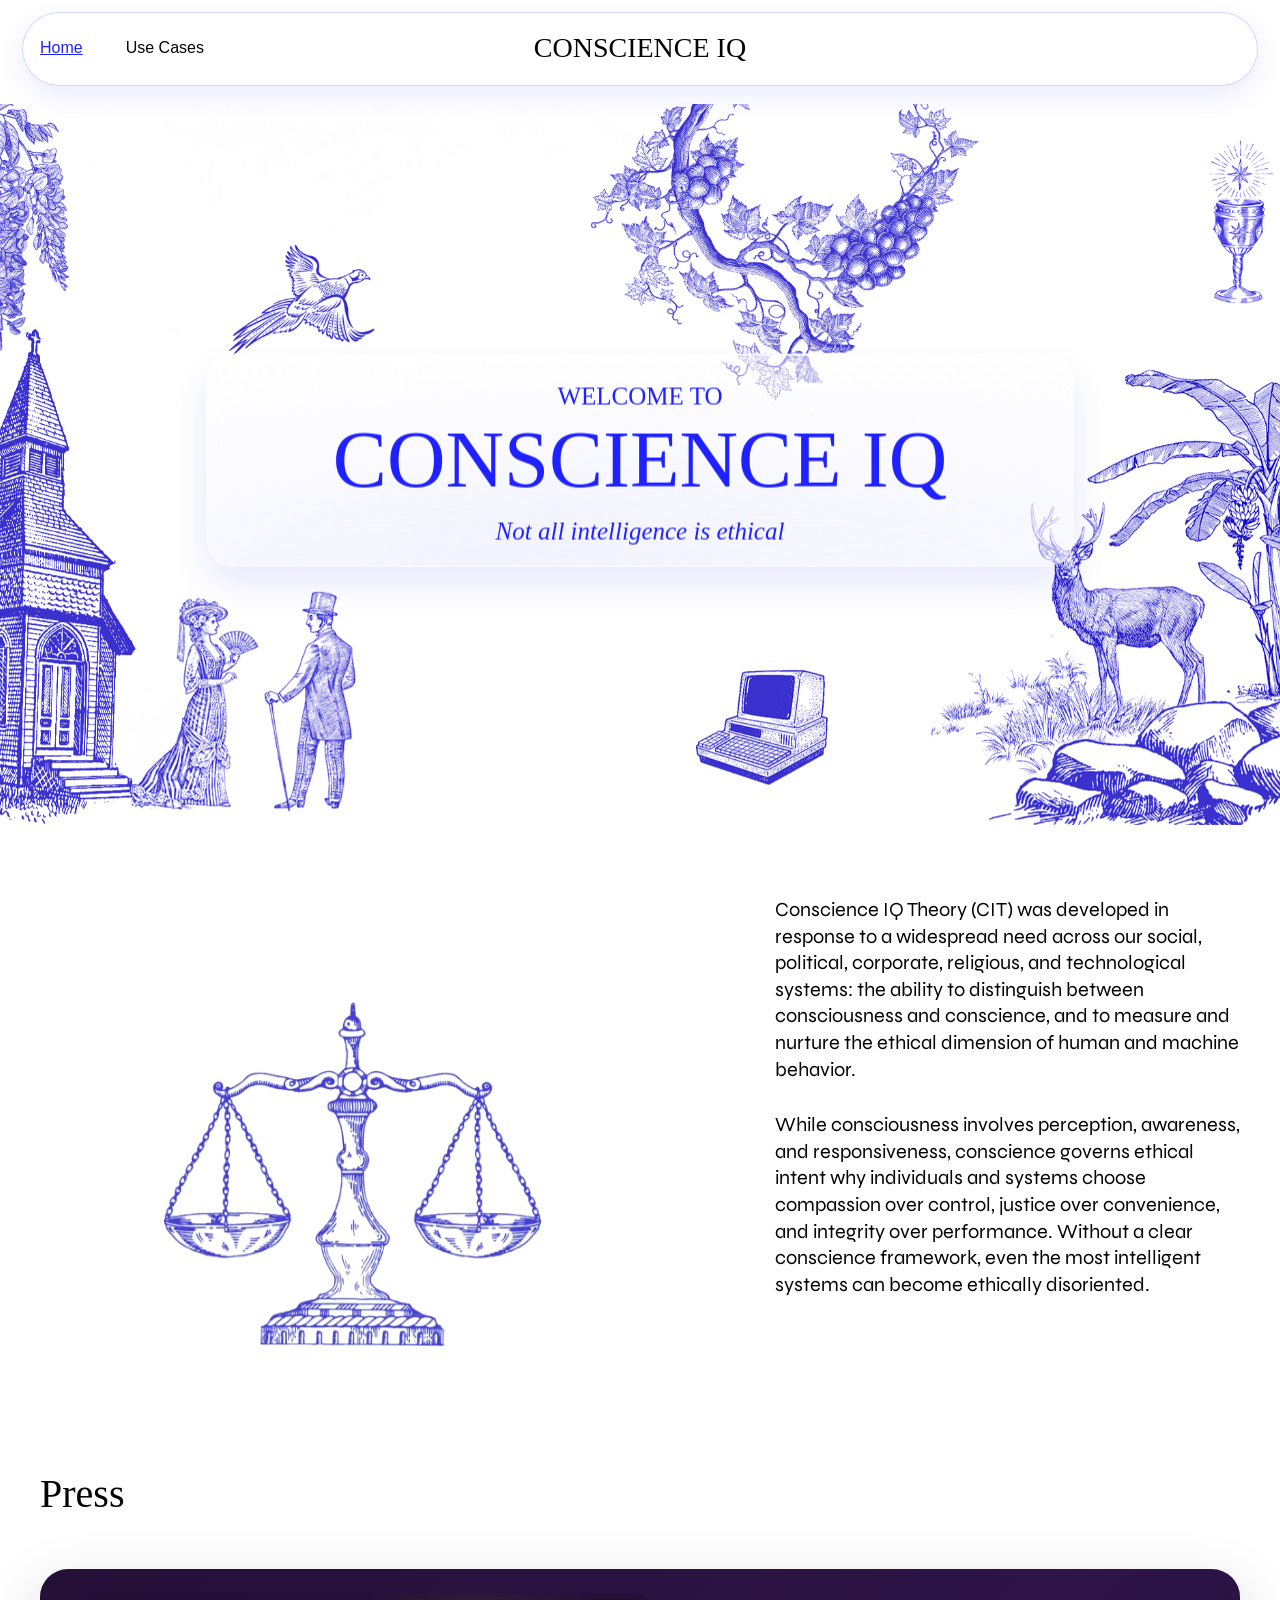
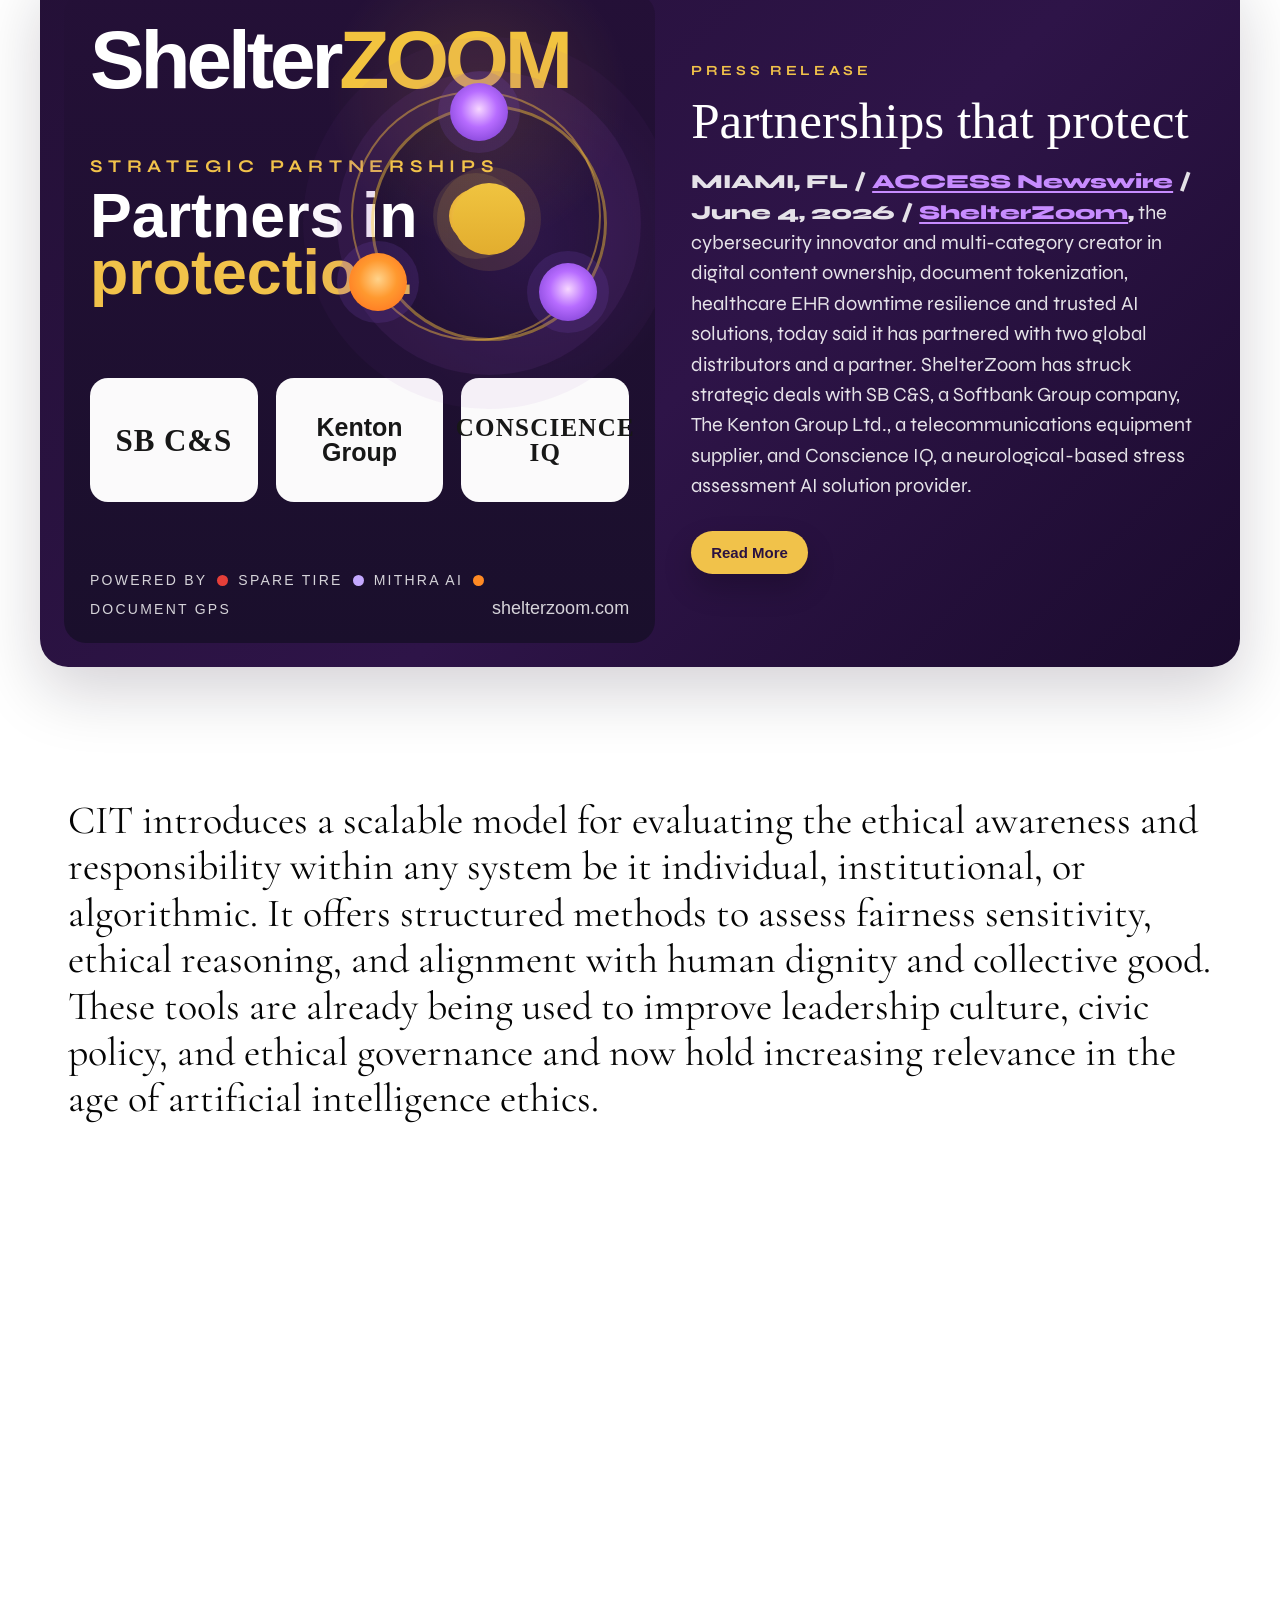
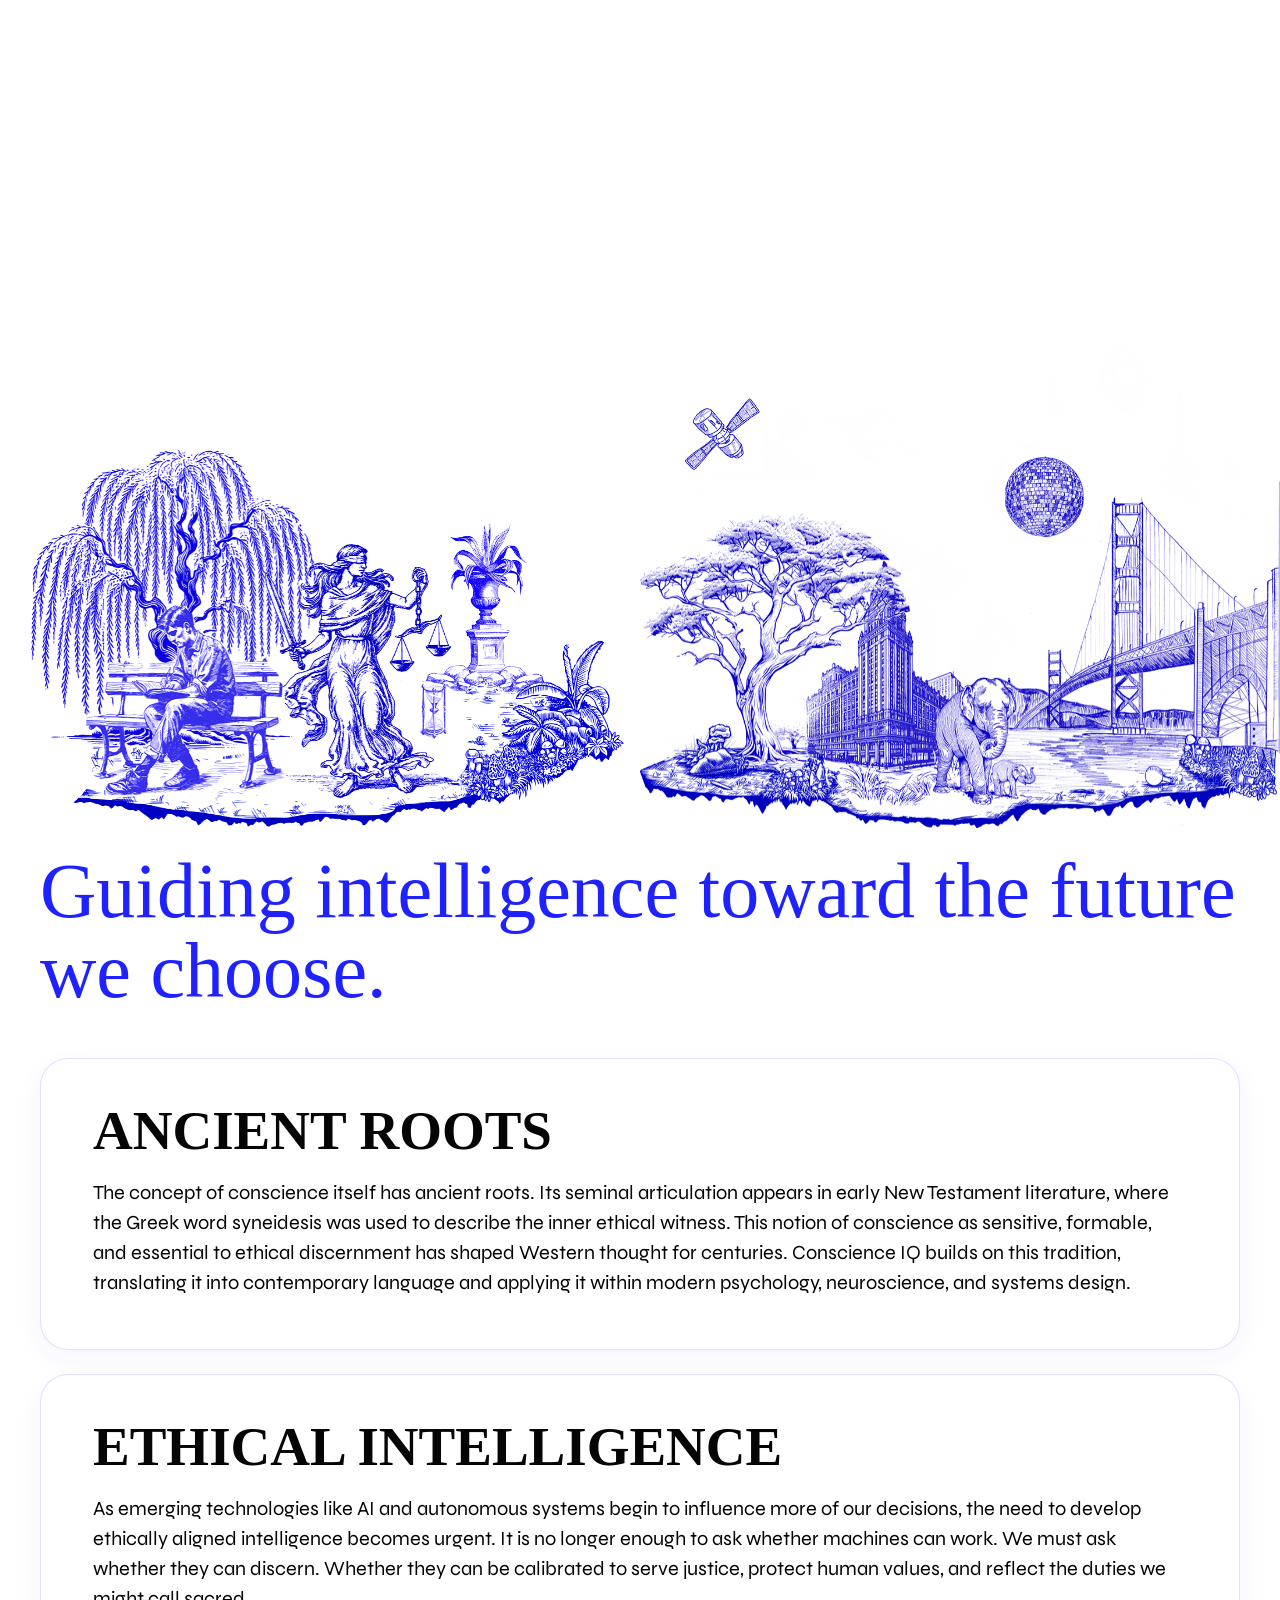
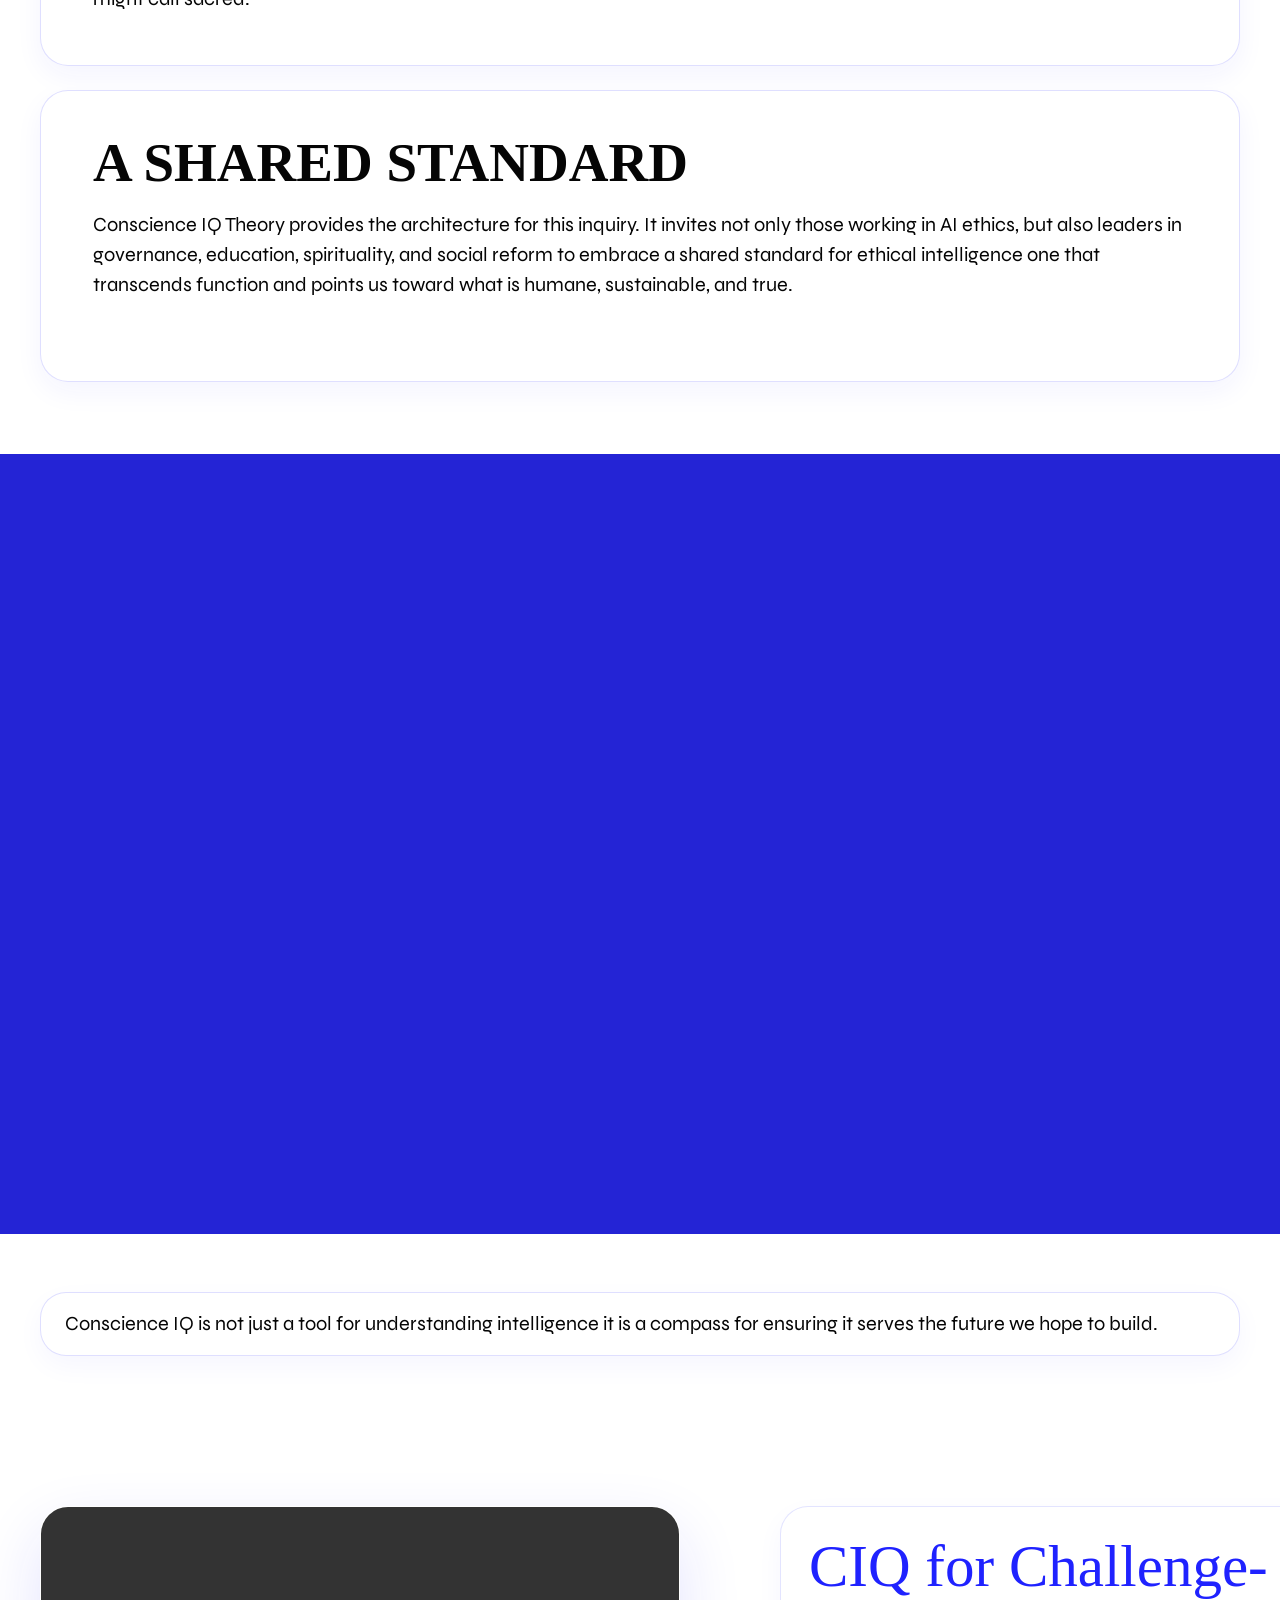
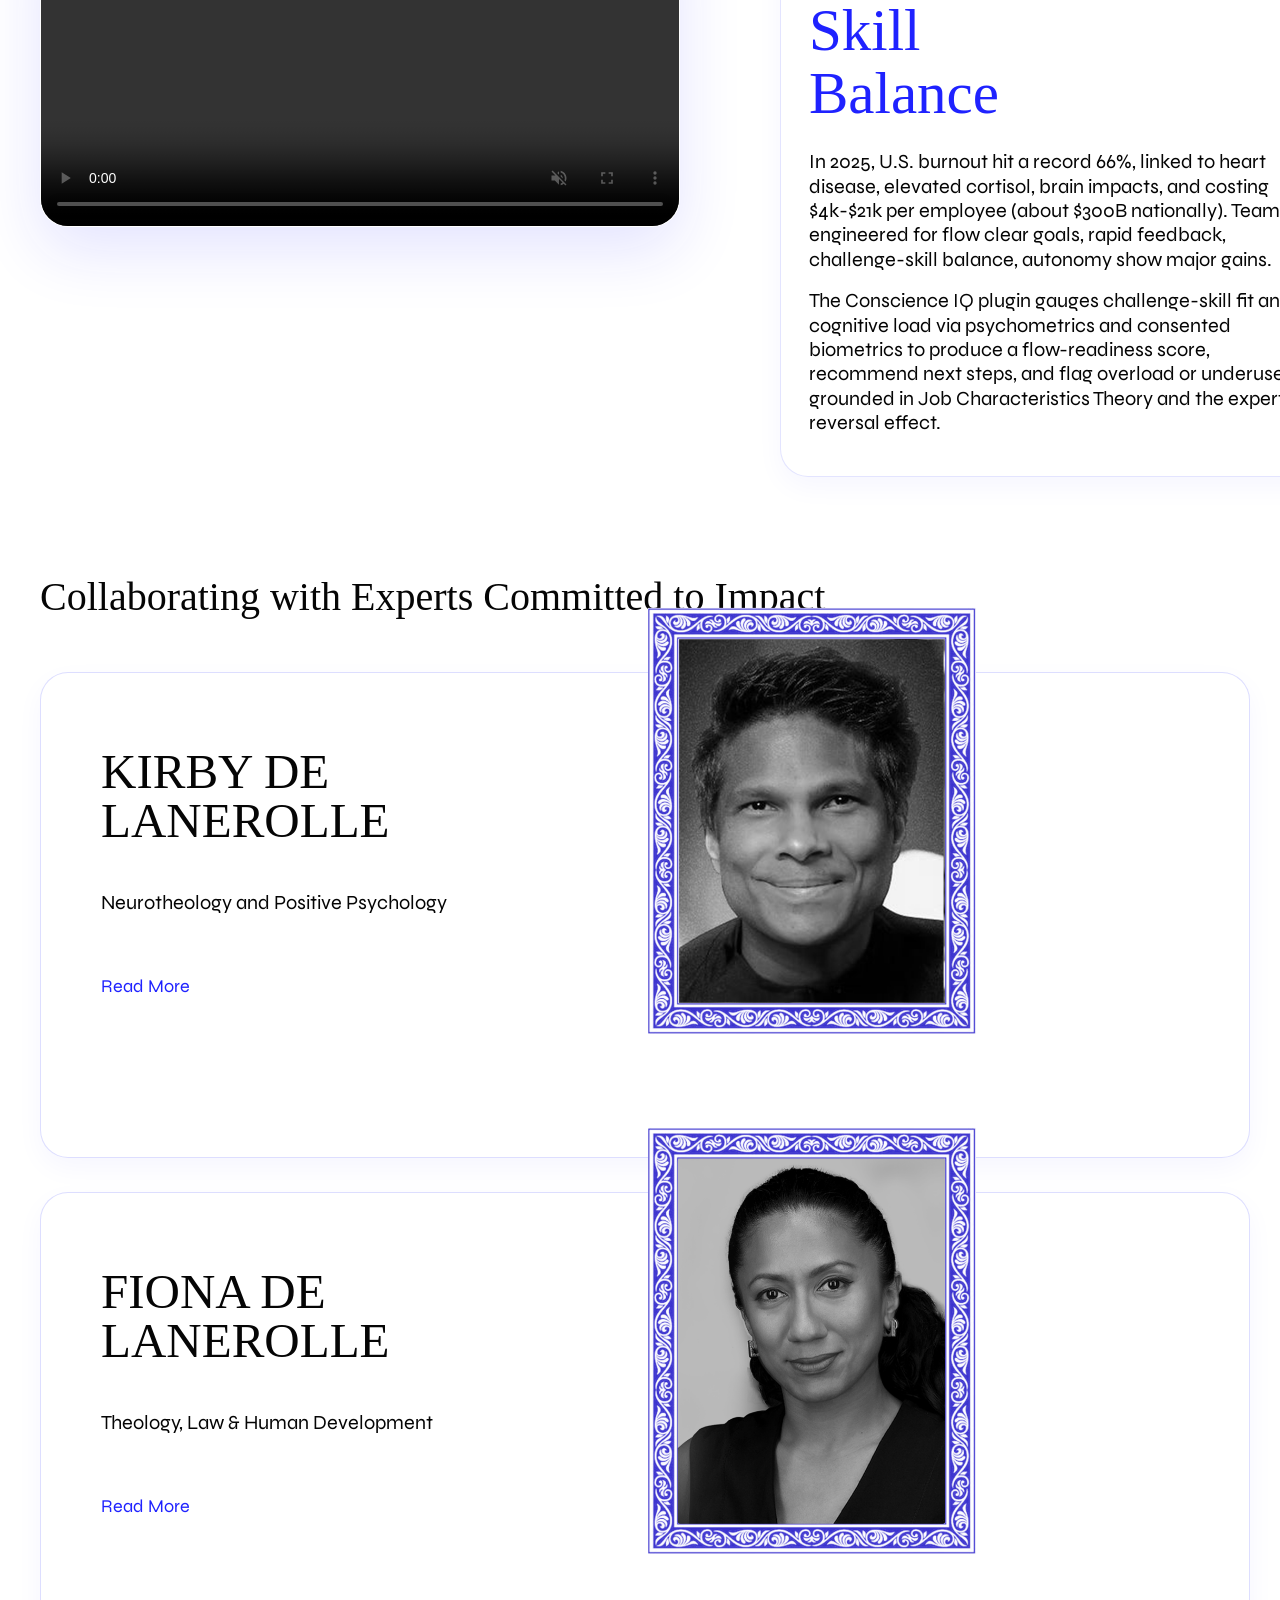
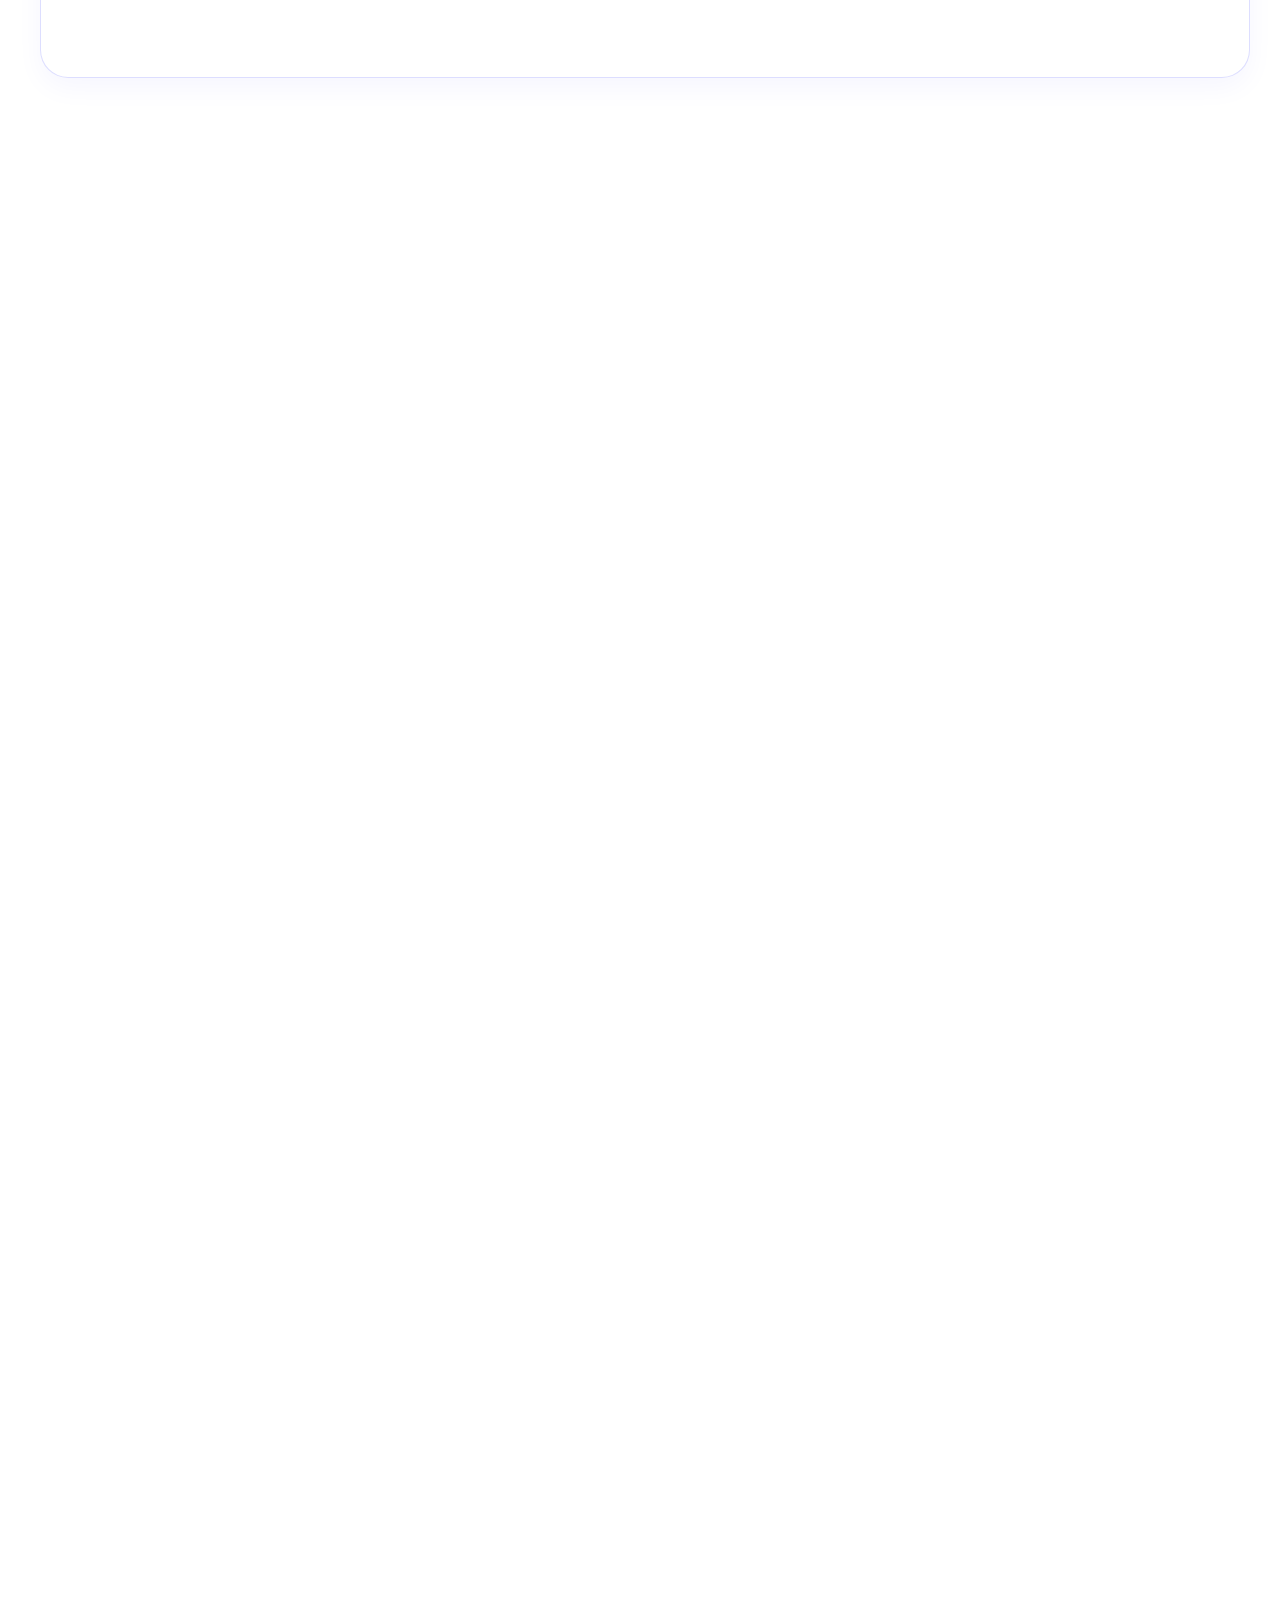
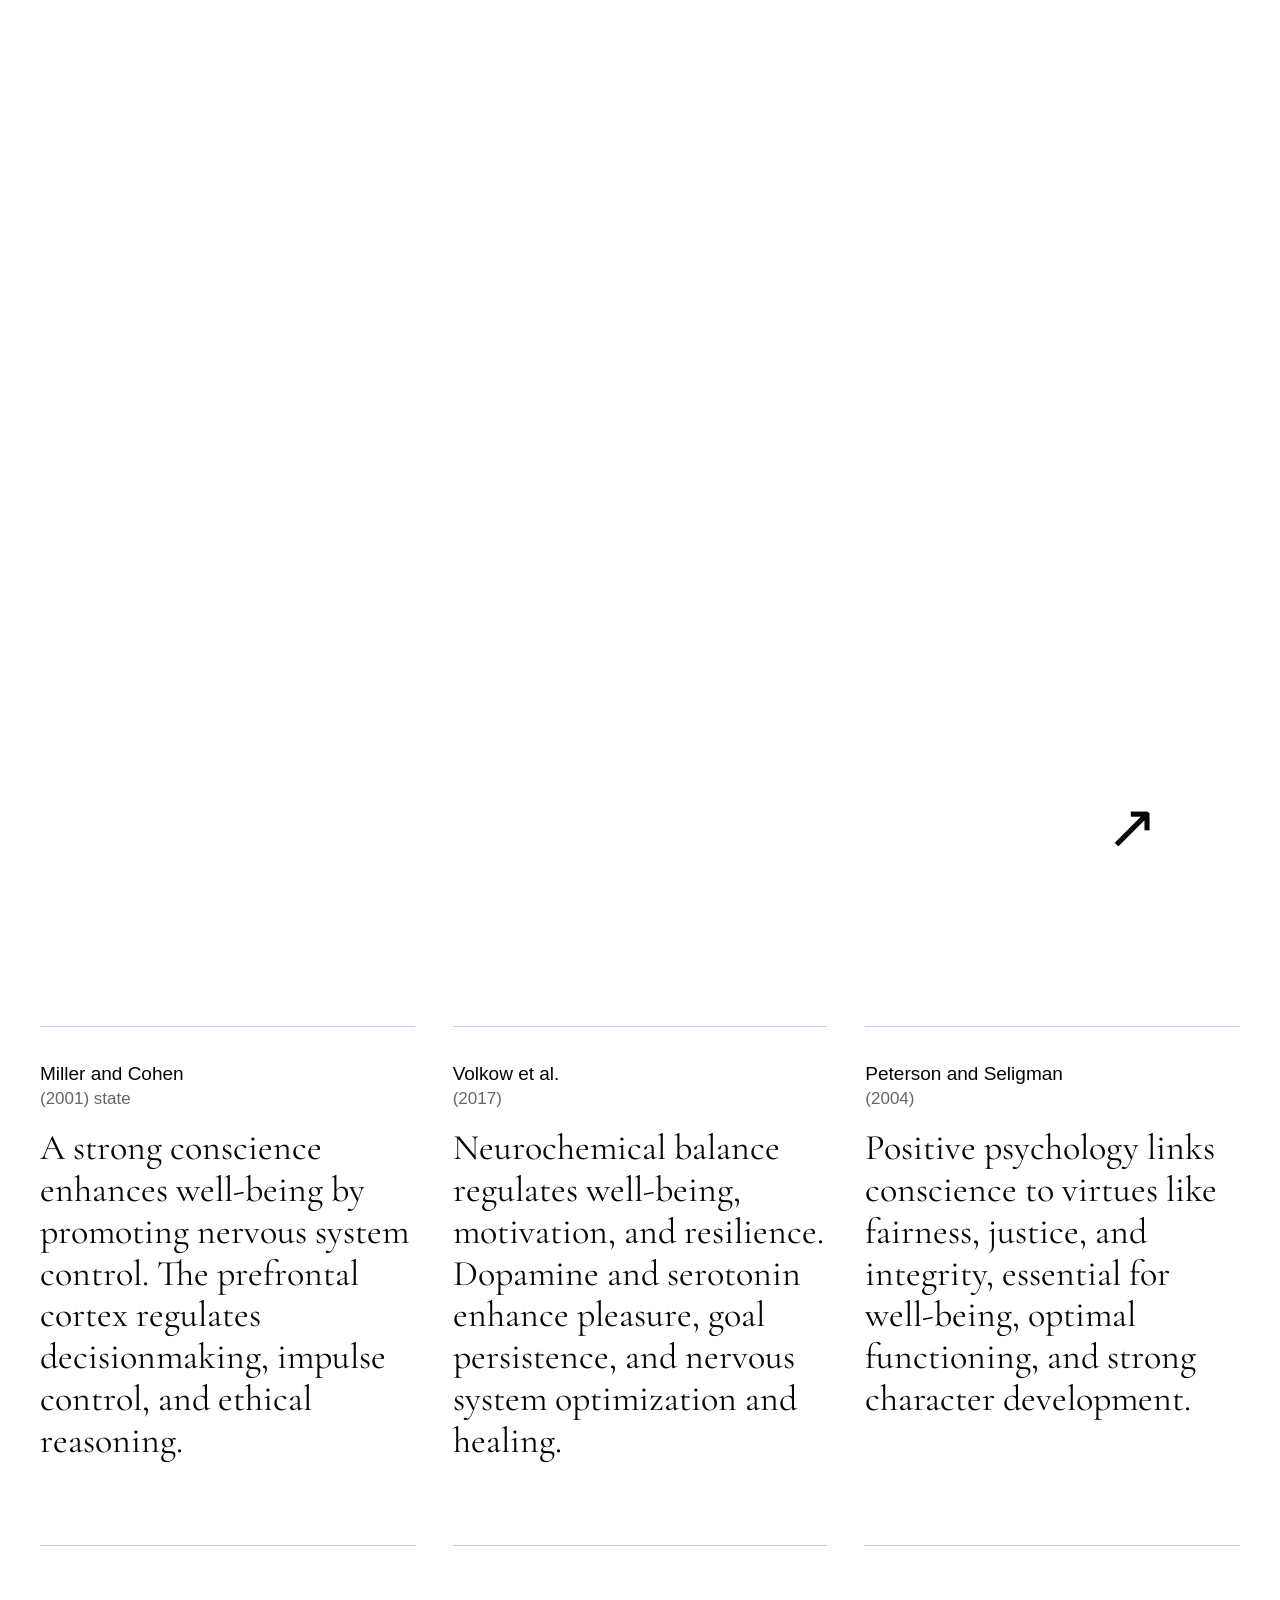
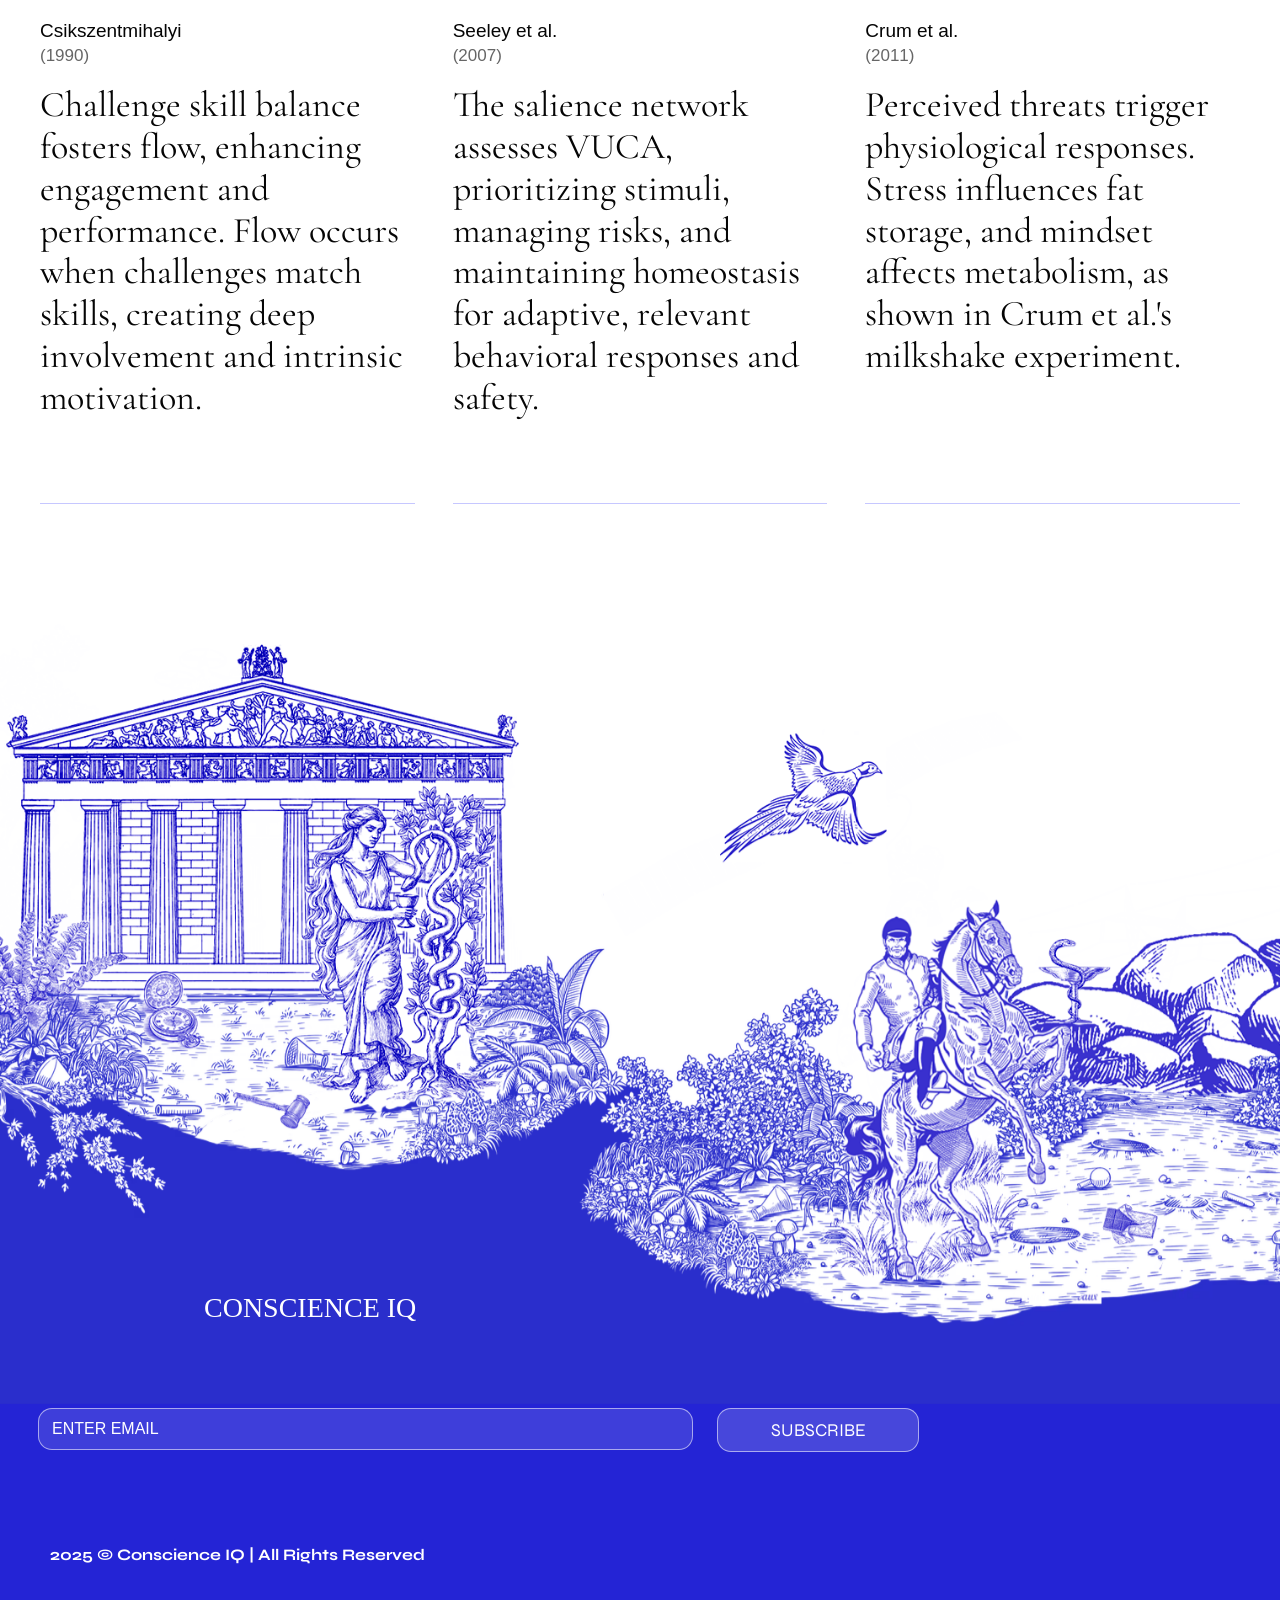
==== index.html @ fbc1527f "Add press section" ====
<!doctype html>
<html lang="en">
  <head>
    <meta charset="UTF-8" />
    <meta name="viewport" content="width=device-width, initial-scale=1.0" />
    <title>Conscience IQ</title>
    <link rel="stylesheet" href="styles.css" />
  </head>
  <body>
    <header class="site-header">
      <a class="brand" href="index.html" aria-label="Conscience IQ home">CONSCIENCE IQ</a>
      <button class="menu-toggle" type="button" aria-expanded="false" aria-controls="site-menu">Menu</button>
      <nav id="site-menu" class="site-nav" aria-label="Main navigation">
        <a href="index.html">Home</a>
        <a href="use-cases.html">Use Cases</a>
      </nav>
    </header>

    <main>
      <section class="hero" aria-label="Welcome">
        <img src="Images/Front Page (4) (1).png" alt="" />
        <div class="hero-title">
          <p class="hero-kicker">WELCOME TO</p>
          <h1>CONSCIENCE IQ</h1>
          <p class="hero-tagline">Not all intelligence is ethical</p>
        </div>
      </section>

      <section class="intro" id="theory">
        <img class="scale" src="Images/a9b40c232156da034b843854f20c75fe-removebg-preview.png" alt="" />
        <div class="intro-copy">
          <p>Conscience IQ Theory (CIT) was developed in response to a widespread need across our social, political, corporate, religious, and technological systems: the ability to distinguish between consciousness and conscience, and to measure and nurture the ethical dimension of human and machine behavior.</p>
          <p>While consciousness involves perception, awareness, and responsiveness, conscience governs ethical intent why individuals and systems choose compassion over control, justice over convenience, and integrity over performance. Without a clear conscience framework, even the most intelligent systems can become ethically disoriented.</p>
        </div>
      </section>

      <section class="press" id="press" aria-labelledby="press-title">
        <div class="section-label press-label">
          <h2 id="press-title">Press</h2>
          <p>Featured coverage and partnerships from ShelterZoom and Conscience IQ.</p>
        </div>
        <article class="press-feature">
          <div class="press-art" aria-hidden="true">
            <div class="press-brand"><span>Shelter</span><span>ZOOM</span></div>
            <p class="press-kicker">STRATEGIC PARTNERSHIPS</p>
            <h3>Partners in <span>protection.</span></h3>
            <div class="press-orbit">
              <span class="press-center"></span>
              <span class="press-node press-node-top"></span>
              <span class="press-node press-node-left"></span>
              <span class="press-node press-node-right"></span>
            </div>
            <div class="press-partners">
              <div class="press-partner">SB C&amp;S</div>
              <div class="press-partner">Kenton Group</div>
              <div class="press-partner">CONSCIENCE IQ</div>
            </div>
            <div class="press-footer">
              <span>Powered by</span>
              <span class="press-dot red"></span>
              <span>Spare Tire</span>
              <span class="press-dot lavender"></span>
              <span>Mithra AI</span>
              <span class="press-dot orange"></span>
              <span>Document GPS</span>
              <span class="press-site">shelterzoom.com</span>
            </div>
          </div>
          <div class="press-copy">
            <p class="press-eyebrow">Press Release</p>
            <h3>Partnerships that protect</h3>
            <p class="press-lead">
              <strong>MIAMI, FL / <a href="https://www.accessnewswire.com/" target="_blank" rel="noopener noreferrer">ACCESS Newswire</a> / June 4, 2026 / <a href="https://shelterzoom.com/" target="_blank" rel="noopener noreferrer">ShelterZoom</a>,</strong> the cybersecurity innovator and multi-category creator in digital content ownership, document tokenization, healthcare EHR downtime resilience and trusted AI solutions, today said it has partnered with two global distributors and a partner. ShelterZoom has struck strategic deals with SB C&amp;S, a Softbank Group company, The Kenton Group Ltd., a telecommunications equipment supplier, and Conscience IQ, a neurological-based stress assessment AI solution provider.
            </p>
            <a class="press-read-more" href="https://www.accessnewswire.com/newsroom/en/blockchain-and-cryptocurrency/shelterzoom-unveils-strategic-partnerships-with-leading-distributors-1172772" target="_blank" rel="noopener noreferrer">Read More</a>
          </div>
        </article>
      </section>

      <section class="statement">
        <p>CIT introduces a scalable model for evaluating the ethical awareness and responsibility within any system be it individual, institutional, or algorithmic. It offers structured methods to assess fairness sensitivity, ethical reasoning, and alignment with human dignity and collective good. These tools are already being used to improve leadership culture, civic policy, and ethical governance and now hold increasing relevance in the age of artificial intelligence ethics.</p>
        <img class="plane" src="Images/214303b180e9acf7f811251fec10bd12.png" alt="" />
      </section>

      <section class="roots-art">
        <img src="Images/left (4).png" alt="" />
        <img src="Images/right_2560-ezgif.com-webp-to-png-converter (1).png" alt="" />
      </section>

      <section class="roots-copy">
        <p>This notion of conscience as sensitive, formable, and essential to ethical discernment has shaped Western thought for centuries. Conscience IQ builds on this tradition, translating it into contemporary language and applying it within modern psychology, neuroscience, and systems design.</p>
        <h2>Guiding intelligence toward the future we choose.</h2>
      </section>

      <section class="cards ancient-cards" aria-label="Ancient roots">
        <article>
          <h3>ANCIENT ROOTS</h3>
          <p>The concept of conscience itself has ancient roots. Its seminal articulation appears in early New Testament literature, where the Greek word syneidesis was used to describe the inner ethical witness. This notion of conscience as sensitive, formable, and essential to ethical discernment has shaped Western thought for centuries. Conscience IQ builds on this tradition, translating it into contemporary language and applying it within modern psychology, neuroscience, and systems design.</p>
        </article>
        <article>
          <h3>ETHICAL INTELLIGENCE</h3>
          <p>As emerging technologies like AI and autonomous systems begin to influence more of our decisions, the need to develop ethically aligned intelligence becomes urgent. It is no longer enough to ask whether machines can work. We must ask whether they can discern. Whether they can be calibrated to serve justice, protect human values, and reflect the duties we might call sacred.</p>
        </article>
        <article>
          <h3>A SHARED STANDARD</h3>
          <p>Conscience IQ Theory provides the architecture for this inquiry. It invites not only those working in AI ethics, but also leaders in governance, education, spirituality, and social reform to embrace a shared standard for ethical intelligence one that transcends function and points us toward what is humane, sustainable, and true.</p>
        </article>
      </section>

      <section class="transform" id="transform">
        <h2>TRANSFORM YOUR LIFE BY<br />STRENGTHENING CONSCIENCE,<br />MIND, &amp; SPIRITUALITY.</h2>
      </section>

      <section class="compass">
        <p>Conscience IQ is not just a tool for understanding intelligence it is a compass for ensuring it serves the future we hope to build.</p>
      </section>

      <section class="flow" id="challenge-skill">
        <div class="flow-left">
          <video autoplay muted loop playsinline controls preload="metadata">
            <source src="CIQ%20for%20Challenge%20Skill%20Balance.mp4" type="video/mp4" />
          </video>
        </div>
        <div class="flow-copy">
          <h2>CIQ for Challenge-Skill<br />Balance</h2>
          <p>In 2025, U.S. burnout hit a record 66%, linked to heart disease, elevated cortisol, brain impacts, and costing $4k-$21k per employee (about $300B nationally). Teams engineered for flow clear goals, rapid feedback, challenge-skill balance, autonomy show major gains.</p>
          <p>The Conscience IQ plugin gauges challenge-skill fit and cognitive load via psychometrics and consented biometrics to produce a flow-readiness score, recommend next steps, and flag overload or underuse grounded in Job Characteristics Theory and the expertise reversal effect.</p>
        </div>
      </section>

      <section class="experts">
        <div class="section-label">
          <h2>Collaborating with Experts Committed to Impact</h2>
          <p>We seek out and collaborate with respected professionals across disciplines to ensure that the development of Conscience IQ Theory is informed by deep expertise, forward-thinking perspectives, and a strong ethical foundation.</p>
        </div>
        <div class="expert-list">
          <article>
            <div>
              <h3>KIRBY DE LANEROLLE</h3>
              <p>Neurotheology and Positive Psychology</p>
              <button class="read-more-toggle" type="button" aria-expanded="false" aria-controls="kirby-bio">Read More</button>
              <p id="kirby-bio" class="expert-bio" hidden>Kirby is the co-founder of the Wow Life Global Movement and Ministry, alongside his wife Fiona. His experience spans beyond his current role in ministry, encompassing the private, public, intergovernmental and civil society spheres. Appointed as both advisor &amp; private secretary, he has worked for numerous Government Ministers in Sri Lanka, including at the Ministry of Social Services, Ministry of Special Projects &amp; Ministry of Fisheries. He was responsible for envisioning and establishing the partnership between the Ministry of Social Services and the United Nations Volunteers, paving the way for Sri Lanka's first National Volunteering secretariat, to which he was appointed as Working Director in 2013. His work in the public sector in the area of development has also seen the collaboration with other UN entities, including the project director of the FAO. Inculcating a dedication towards social &amp; youth empowerment on the island, Kirby conceptualized the Warehouse Project with his wife Fiona back in 2010, with it quickly gaining international recognition at the time, as a catalyst for positive social change and poverty alleviation. The use of creative arts and culture in the project traces its roots to his work in the fashion and design industry during his youth. His focus on the promotion and protection of human rights also extends under the banner of Wow Life ministries and the Apostolic Diocese Of Ceylon where interreligious dialogue, minority rights and peace-building through reconciliation, has been a focal foundation of the church's work. Kirby continues to advocate that the theme of reconciliation be seen in its wholistic form, drawing from a larger body of work, including science and psychology, with emphasis on reconciliation as healing, at the spiritual, anatomical, and social levels. In 2015, he was appointed as the Chief Overseer and Bishop of the Apostolic Diocese of Ceylon by the Indian National Apostolic Diocese (INAD). In 2016 Kirby was appointed under the directive of the then Sri Lankan Prime Minister, to be the National Coordinator for the free and independent churches of Sri Lanka. This gives him advocacy for the minority rights of the Christian community in Sri Lanka. The Wow Life Global Movement that he currently heads has representation in over 7 countries, with that number growing each year. Kirby holds a Doctorate of Divinity (DD Hon.) and bachelor's from the INA Theological Open University, India and is currently reading for his M.Sc. in Psychology &amp; Neuroscience at King's College, UK.</p>
            </div>
            <img src="Images/Untitled-4.png" alt="Kirby de Lanerolle" />
          </article>
          <article>
            <div>
              <h3>FIONA DE LANEROLLE</h3>
              <p>Theology, Law &amp; Human Development</p>
              <button class="read-more-toggle" type="button" aria-expanded="false" aria-controls="fiona-bio">Read More</button>
              <p id="fiona-bio" class="expert-bio" hidden>Fiona's track record with social empowerment extends in terms of her roles as Board Member of the Apostolic Diocese of Ceylon (ADC) and as co-founder of WOWLife Church. Both entities are active nationally and abroad, in inculcating intra and interreligious dialogue toward peacebuilding and reconciliation. Within the spheres of business and creative direction, Fiona has operated for over a decade, both within the apparel industry and in digital design solutions, including setting up training facility means for students in design. She is fully certified by the Flow Research Institute as a High Flow Coach. Fiona remains an active advocate of sports as a vehicle of empowerment and bridge-building, and has personally participated in numerous Iron Man 70.3 triathlons across the world.</p>
              <p class="expert-bio" data-collapse-group="fiona-bio" hidden>Fiona received her LLB (Hons) from Buckingham University in the UK and holds a Master's in Theology from the Fuller Seminary in the US.</p>
              <p class="expert-bio" data-collapse-group="fiona-bio" hidden>Co-founding the Warehouse Project back in 2010 alongside her husband Bishop Kirby de Lanerolle, Fiona initially conceptualized the project as a community development initiative designed to enrich, better and sustain the lives of the community living in proximity to the initial locality of the project. Since then, she's worked with an ever-growing team, both local and global, to replicate and facilitate projects around Sri Lanka that fosters human development and economic enablement.</p>
            </div>
            <img src="Images/Fiona.png" alt="Fiona de Lanerolle" />
          </article>
          <article>
            <div>
              <h3>DR. LA SHAWNA CLARK</h3>
              <p>Physical Medicine and Rehabilitation</p>
              <button class="read-more-toggle" type="button" aria-expanded="false" aria-controls="shawna-bio">Read More</button>
              <p id="shawna-bio" class="expert-bio" hidden>Dr. La Shawna Clark Williams, MD is a health care provider primarily located in Panorama City, CA. She graduated from medical school in 2011 and has 14 years of experience. Her specialties include Physical Medicine &amp; Rehabilitation. She accepts AltaMed Senior BuenaCare (PACE), Anthem Blue Cross, and BLUE CROSS of CALIFORNIA, and other major insurance plans. Dr. La Shawna Clark Williams has 8 areas of expertise, including Chronic Pain, EMG/Nerve Conduction Studies, and Injury.</p>
            </div>
            <img src="Images/Untitled-2 (1).png" alt="Dr. La Shawna Clark" />
          </article>
          <article>
            <div>
              <h3>J. NATASHA GOONERATNE</h3>
              <p>Specialist &amp; Researcher Public International Law</p>
              <button class="read-more-toggle" type="button" aria-expanded="false" aria-controls="natasha-bio">Read More</button>
              <p id="natasha-bio" class="expert-bio" hidden>Specialist in International Law, Human Rights, Reconciliation and Diplomacy. Lecturer &amp; Consultant on Public International Law. Specialised in UN Systems &amp; Mechanisms, high level government, embassies, bilateral/ multilateral agency stakeholder management. Researcher &amp; fixer for international media outlets including New York Times, Swedish Public Media (SVT), the Transnational and Finnish Broadcasting Company (YLE). Convener of Perspective South, a platform for public accessibility to geopolitics, International law, and human rights. Natasha is a Dual Masters holder, with a Masters in International Law and Human Rights from the UN University for Peace in Costa Rica and a Masters in Political Science with a Major in Global Politics from Ateneo de Manila University, Philippines.</p>
            </div>
            <img src="Images/Untitled-3 (1).png" alt="J. Natasha Gooneratne" />
          </article>
          <article>
            <div>
              <h3>DR. LIHINI GUNAWARDANA</h3>
              <p>General Adult Psychiatrist specialised in Addiction Psychiatry</p>
              <button class="read-more-toggle" type="button" aria-expanded="false" aria-controls="lihini-bio">Read More</button>
              <p id="lihini-bio" class="expert-bio" hidden>Lihini qualified as a medical doctor and went on to specialise in Psychiatry. She is a qualified General Adult Psychiatrist with a specialisation in Addiction Psychiatry. She is the national Associate Medical Director for a UK based charity that offers clinical &amp; psychosocial interventions for substance misuse through 45 centres based all over England. Lihini is passionate about improving access to mental healthcare, especially for women. She holds a postgraduate qualification in Medical Education and has recently completed a Masters in Medical Leadership. Her interests outside medicine are quilting and growing flowers, both of which she advocates to improve mental well-being.</p>
            </div>
            <img src="Images/Untitled-28.png" alt="Dr. Lihini Gunawardana" />
          </article>
          <article>
            <div>
              <h3>A. JAYAWARDENA</h3>
              <p>Family and Trauma counsellor, Researcher - psychopathology</p>
            </div>
            <img src="Images/A thumb.png" alt="A. Jayawardena" />
          </article>
        </div>
        <p class="mission">Experts in rehabilitation, international law, and psychiatry collaboratively enhance our multidisciplinary, conscience-driven mission.</p>
      </section>

      <section class="research">
        <h2>THE NEUROSCIENCE OF WELL-<br />BEING</h2>
        <span class="arrow">↗</span>
        <p class="research-subtitle">Insights from Leading Research on Conscience, Neurochemistry, and Mental Health</p>
        <div class="research-grid">
          <article><h3>Miller and Cohen</h3><span>(2001) state</span><p>A strong conscience enhances well-being by promoting nervous system control. The prefrontal cortex regulates decisionmaking, impulse control, and ethical reasoning.</p></article>
          <article><h3>Volkow et al.</h3><span>(2017)</span><p>Neurochemical balance regulates well-being, motivation, and resilience. Dopamine and serotonin enhance pleasure, goal persistence, and nervous system optimization and healing.</p></article>
          <article><h3>Peterson and Seligman</h3><span>(2004)</span><p>Positive psychology links conscience to virtues like fairness, justice, and integrity, essential for well-being, optimal functioning, and strong character development.</p></article>
          <article><h3>Csikszentmihalyi</h3><span>(1990)</span><p>Challenge skill balance fosters flow, enhancing engagement and performance. Flow occurs when challenges match skills, creating deep involvement and intrinsic motivation.</p></article>
          <article><h3>Seeley et al.</h3><span>(2007)</span><p>The salience network assesses VUCA, prioritizing stimuli, managing risks, and maintaining homeostasis for adaptive, relevant behavioral responses and safety.</p></article>
          <article><h3>Crum et al.</h3><span>(2011)</span><p>Perceived threats trigger physiological responses. Stress influences fat storage, and mindset affects metabolism, as shown in Crum et al.'s milkshake experiment.</p></article>
        </div>
      </section>
    </main>

    <footer class="site-footer">
      <img src="Images/footerBreak_1280-ezgif.com-webp-to-png-converter (1).png" alt="" />
      <div class="footer-panel">
        <a class="footer-brand" href="index.html">CONSCIENCE IQ</a>
        <form>
          <div>
            <input id="email" type="email" placeholder="ENTER EMAIL" />
            <button type="submit">SUBSCRIBE</button>
          </div>
        </form>
        <p class="footer-copyright">2025 © Conscience IQ | All Rights Reserved</p>
      </div>
    </footer>
    <script src="script.js"></script>
  </body>
</html>
---- styles.css ----
@import url("https://fonts.googleapis.com/css2?family=Cormorant+Garamond:wght@400&family=Syne:wght@400&display=swap");

@font-face {
  font-family: "CIQ Cormorant";
  src: url("https://static.wixstatic.com/ufonts/85bcf0_9e301fdc4f584e7d9b677cc0b8955c34/woff2/file.woff2") format("woff2");
  font-display: swap;
}

@font-face {
  font-family: "Wix Madefor Text";
  src: url("https://static.parastorage.com/fonts/v2/f73e760d-c6b3-4659-9a8c-9ce1d76c1173/v1/madefor-text.woff2") format("woff2");
  font-display: swap;
}

:root {
  --blue: #1f22ff;
  --deep-blue: #2424d5;
  --survey-green: #3f9a6b;
  --ink: #050505;
  --page: min(1530px, calc(100vw - 80px));
}

* { box-sizing: border-box; }

html {
  max-width: 100%;
  overflow-x: hidden;
  scroll-behavior: smooth;
}

body {
  margin: 0;
  background: #fff;
  color: var(--ink);
  font-family: "Wix Madefor Text", Arial, sans-serif;
  max-width: 100%;
  overflow-x: hidden;
}

main,
.site-header,
.site-footer {
  position: relative;
  z-index: 1;
}

a { color: inherit; }

p {
  font-family: "Syne", Arial, sans-serif !important;
  font-size: 20px !important;
  font-weight: 400 !important;
}

button,
input[type="button"],
input[type="submit"],
input[type="reset"],
.expert-list a,
.read-more-toggle {
  font-family: "Syne", Arial, sans-serif !important;
  font-size: 18px !important;
  font-weight: 400 !important;
}

.site-header {
  position: relative;
  z-index: 2;
  width: var(--page);
  height: 104px;
  margin: 0 auto;
}

.site-header::before {
  content: "";
  position: absolute;
  inset: 12px -18px auto;
  height: 72px;
  background: rgba(255, 255, 255, 0.96);
  border: 1px solid rgba(31, 34, 255, 0.18);
  border-radius: 999px;
  box-shadow: 0 10px 28px rgba(31, 34, 255, 0.09);
  z-index: -1;
}

.site-nav {
  position: absolute;
  top: 12px;
  left: 0;
  display: flex;
  align-items: center;
  height: 72px;
  gap: 43px;
  font-size: 16px;
}

.site-nav a {
  color: #050505;
  text-decoration: none;
}

.site-nav a:first-child {
  color: var(--blue);
  text-decoration: underline;
}

.site-nav a:hover {
  color: var(--blue);
}

.menu-toggle {
  position: absolute;
  top: 28px;
  right: 0;
  z-index: 3;
  display: none;
  align-items: center;
  justify-content: center;
  min-width: 86px;
  height: 40px;
  padding: 0 18px;
  border: 1px solid rgba(31, 34, 255, 0.26);
  border-radius: 999px;
  background: #ffffff;
  color: var(--blue);
  font: inherit;
  font-size: 14px;
  cursor: pointer;
  box-shadow: 0 8px 20px rgba(31, 34, 255, 0.08);
}

.menu-toggle:hover {
  background: rgba(31, 34, 255, 0.06);
}

.brand,
.footer-brand {
  font-family: "CIQ Cormorant", Georgia, serif;
  font-size: 28px;
  line-height: 1;
  font-weight: 400;
  text-decoration: none;
  white-space: nowrap;
}

.brand {
  position: absolute;
  top: 12px;
  left: 50%;
  display: flex;
  align-items: center;
  height: 72px;
  transform: translateX(-50%);
}

.hero {
  position: relative;
  height: calc(max(100vw, 1365px) * 0.528);
  margin-top: 0;
  overflow: hidden;
}

.hero > img {
  position: absolute;
  top: 0;
  left: 50%;
  width: 100vw;
  min-width: 1365px;
  height: auto;
  transform: translateX(-50%);
  z-index: 0;
}

.hero-title {
  position: absolute;
  top: 50%;
  left: 50%;
  z-index: 1;
  width: min(760px, calc(100vw - 40px));
  transform: translate(-50%, -50%);
  color: var(--blue);
  font-family: "CIQ Cormorant", Georgia, serif;
  text-align: center;
  pointer-events: none;
}

.hero-title::before {
  content: "";
  position: absolute;
  inset: -28px -54px -20px;
  background:
    linear-gradient(135deg, rgba(255,255,255,.68), rgba(255,255,255,.18) 46%, rgba(255,255,255,.54)),
    linear-gradient(180deg, rgba(255,255,255,.36), rgba(31,34,255,.08));
  border: 1px solid rgba(255, 255, 255, 0.72);
  border-radius: 28px;
  backdrop-filter: blur(16px) saturate(180%);
  -webkit-backdrop-filter: blur(16px) saturate(180%);
  box-shadow: inset 0 1px 0 rgba(255,255,255,.9), inset 0 -24px 44px rgba(255,255,255,.18), 0 18px 36px rgba(31, 34, 255, 0.1);
  z-index: -1;
}

.hero-title p {
  margin: 0;
}

.hero-title h1 {
  margin: 8px 0 0;
  font-size: 81px;
  line-height: 1;
  font-weight: 400;
}

.hero-kicker {
  font-family: "CIQ Cormorant", Georgia, serif !important;
  font-size: 25px !important;
  line-height: 1.2;
}

.hero-tagline {
  font-family: "CIQ Cormorant", Georgia, serif !important;
  margin-top: 16px !important;
  font-size: 25px !important;
  line-height: 1.2;
  font-style: italic;
}

.intro {
  width: var(--page);
  margin: 0 auto;
  min-height: 635px;
  padding-top: 72px;
  display: grid;
  grid-template-columns: minmax(0, 1fr) 465px;
  gap: 110px;
  align-items: start;
}

.scale {
  width: 455px;
  max-width: 100%;
  margin: 50px 0 0;
  justify-self: center;
}

.scale,
.statement img,
.roots-art img,
.simple-page .plane {
  mix-blend-mode: multiply;
  background: transparent;
}

.intro-copy {
  padding-top: 0;
  font-size: 16px;
  line-height: 1.33;
}

.intro-copy p {
  margin: 0 0 29px;
}

.press {
  width: var(--page);
  margin: 10px auto 0;
}

.press-label {
  margin-bottom: 26px;
}

.press-label p {
  display: block;
  max-width: 920px;
  margin: 10px 0 0;
  color: #5e6074;
  font-family: "Wix Madefor Text", Arial, sans-serif !important;
  font-size: 18px !important;
  line-height: 1.45;
}

.press-feature {
  display: grid;
  grid-template-columns: 1.05fr 0.95fr;
  gap: 26px;
  align-items: stretch;
  padding: 24px;
  border-radius: 28px;
  background: linear-gradient(135deg, #241037 0%, #2e1448 56%, #1b0b2e 100%);
  box-shadow: 0 24px 64px rgba(15, 5, 26, 0.18);
}

.press-art {
  position: relative;
  min-height: 560px;
  overflow: hidden;
  border-radius: 22px;
  padding: 30px 26px 24px;
  background:
    radial-gradient(circle at 70% 16%, rgba(255, 196, 59, 0.13), transparent 22%),
    radial-gradient(circle at 78% 38%, rgba(120, 60, 196, 0.15), transparent 26%),
    linear-gradient(180deg, #241037, #1a0f2c);
}

.press-art::before {
  content: "";
  position: absolute;
  right: 48px;
  top: 112px;
  width: 230px;
  height: 230px;
  border: 3px solid rgba(236, 183, 64, 0.5);
  border-radius: 50%;
  box-shadow:
    0 0 0 34px rgba(129, 70, 168, 0.12),
    0 0 0 68px rgba(129, 70, 168, 0.05);
}

.press-art::after {
  content: "";
  position: absolute;
  right: 130px;
  top: 190px;
  width: 72px;
  height: 72px;
  border-radius: 50%;
  background: linear-gradient(180deg, #f0c440, #e2ad2e);
  box-shadow: 0 0 0 16px rgba(236, 183, 64, 0.12);
}

.press-brand {
  display: flex;
  align-items: baseline;
  gap: 0;
  color: #fff;
  font-size: 82px;
  line-height: 0.9;
  font-weight: 800;
  letter-spacing: -0.05em;
}

.press-brand span:last-child {
  color: #f2c33f;
}

.press-kicker {
  margin: 58px 0 10px;
  color: #f1c24a;
  font-size: 18px !important;
  font-weight: 700 !important;
  letter-spacing: 0.32em;
  text-transform: uppercase;
}

.press-art h3 {
  width: min(760px, 100%);
  margin: 0;
  color: #fff;
  font-family: "Wix Madefor Text", Arial, sans-serif;
  font-size: clamp(48px, 4.9vw, 84px);
  line-height: 0.92;
  font-weight: 800;
}

.press-art h3 span {
  color: #f1c24a;
}

.press-orbit {
  position: absolute;
  right: 54px;
  top: 98px;
  width: 250px;
  height: 250px;
  border: 2px solid rgba(236, 183, 64, 0.48);
  border-radius: 50%;
}

.press-center,
.press-node {
  position: absolute;
  display: block;
  border-radius: 50%;
}

.press-center {
  inset: 96px;
  background: radial-gradient(circle at 50% 45%, #ffd95a 0, #f1c24a 42%, #d79a1b 100%);
  box-shadow: 0 0 0 16px rgba(255, 221, 92, 0.1);
}

.press-node {
  width: 58px;
  height: 58px;
  background: radial-gradient(circle at 50% 45%, #f7d7ff 0, #b76cff 42%, #7035c7 100%);
  box-shadow: 0 0 0 12px rgba(124, 72, 194, 0.18);
}

.press-node-top {
  top: -10px;
  left: 97px;
}

.press-node-left {
  left: -4px;
  bottom: 28px;
  background: radial-gradient(circle at 50% 45%, #ffd38b 0, #ff992f 44%, #ff6b1d 100%);
}

.press-node-right {
  right: 2px;
  bottom: 18px;
}

.press-partners {
  display: grid;
  grid-template-columns: repeat(3, minmax(0, 1fr));
  gap: 18px;
  margin-top: 76px;
}

.press-partner {
  display: flex;
  align-items: center;
  justify-content: center;
  min-height: 124px;
  border-radius: 18px;
  background: rgba(255, 255, 255, 0.98);
  color: #171717;
  font-family: "CIQ Cormorant", Georgia, serif;
  font-size: 26px;
  line-height: 1;
  font-weight: 600;
  text-align: center;
}

.press-partner:nth-child(1) {
  font-size: 31px;
  letter-spacing: 0.03em;
}

.press-partner:nth-child(2) {
  font-family: "Wix Madefor Text", Arial, sans-serif;
  font-size: 25px;
  font-weight: 700;
}

.press-partner:nth-child(3) {
  font-family: "CIQ Cormorant", Georgia, serif;
  font-size: 25px;
  letter-spacing: 0.05em;
}

.press-footer {
  display: flex;
  flex-wrap: wrap;
  align-items: center;
  gap: 10px;
  margin-top: 70px;
  color: rgba(255, 255, 255, 0.82);
  font-size: 14px;
  letter-spacing: 0.16em;
  text-transform: uppercase;
}

.press-dot {
  width: 11px;
  height: 11px;
  border-radius: 50%;
}

.press-dot.red { background: #e63f39; }
.press-dot.lavender { background: #c4a8ff; }
.press-dot.orange { background: #ff8a24; }

.press-site {
  margin-left: auto;
  letter-spacing: 0;
  text-transform: none;
  font-size: 18px;
}

.press-copy {
  display: flex;
  flex-direction: column;
  justify-content: center;
  padding: 10px 12px 10px 10px;
  color: #fff;
}

.press-eyebrow {
  margin: 0 0 18px;
  color: #f1c24a;
  font-size: 14px !important;
  font-weight: 700 !important;
  letter-spacing: 0.26em;
  text-transform: uppercase;
}

.press-copy h3 {
  margin: 0 0 22px;
  font-family: "CIQ Cormorant", Georgia, serif;
  font-size: clamp(42px, 4vw, 60px);
  line-height: 0.95;
  font-weight: 400;
}

.press-lead {
  margin: 0;
  color: rgba(255, 255, 255, 0.88);
  font-family: "Wix Madefor Text", Arial, sans-serif;
  font-size: 20px !important;
  line-height: 1.52;
}

.press-lead strong {
  font-weight: 800;
}

.press-lead a {
  color: #c78cff;
  text-decoration: underline;
  text-decoration-thickness: 2px;
  text-underline-offset: 3px;
}

.press-read-more {
  display: inline-flex;
  align-items: center;
  justify-content: center;
  width: fit-content;
  margin-top: 30px;
  padding: 13px 20px;
  border-radius: 999px;
  background: #f1c24a;
  color: #2a1241;
  font-size: 15px;
  font-weight: 800;
  text-decoration: none;
  box-shadow: 0 14px 30px rgba(0, 0, 0, 0.2);
}

.statement {
  width: var(--page);
  margin: 106px auto 0;
}

.statement {
  padding: 24px 28px 0;
  border-radius: 24px;
  overflow: hidden;
}

.statement p {
  width: min(1200px, 100%);
  margin: 0;
  font-family: "Cormorant Garamond", Georgia, serif !important;
  font-size: 40px !important;
  font-weight: 400 !important;
  line-height: 1.16;
}

.statement img {
  display: block;
  width: 760px;
  max-width: 62vw;
  margin: 118px 0 0 -24px;
  transform-origin: 55% 50%;
}

.roots-art {
  width: 100vw;
  margin: 160px 0 0;
  display: grid;
  grid-template-columns: 50% 50%;
  align-items: end;
}

.roots-art img {
  width: 100%;
  height: auto;
  display: block;
}

.roots-art img:first-child { justify-self: start; }
.roots-art img:last-child { justify-self: end; }

.roots-copy {
  width: var(--page);
  margin: 24px auto 0;
}

.roots-copy p {
  display: none;
}

.roots-copy h2 {
  margin: 0 0 14px;
  color: var(--blue);
  font-family: "CIQ Cormorant", Georgia, serif;
  font-size: 78px;
  line-height: 1.02;
  font-weight: 400;
}

.cards {
  width: var(--page);
  margin: 48px auto 0;
  display: grid;
  gap: 24px;
}

.cards article {
  border: 1px solid rgba(31, 34, 255, 0.14);
  min-height: 292px;
  padding: 44px 52px 38px;
  background: #fff;
  border-radius: 28px;
  box-shadow: 0 10px 28px rgba(31, 34, 255, 0.05);
}

.cards h3 {
  margin: 0 0 20px;
  font-family: "CIQ Cormorant", Georgia, serif;
  font-size: 55px;
  line-height: 1;
  font-weight: 600;
}

.cards p {
  max-width: 1150px;
  margin: 0;
  font-family: "Wix Madefor Text", Arial, sans-serif;
  font-size: 20px;
  line-height: 1.5;
}

.transform {
  position: relative;
  height: 780px;
  margin-top: 72px;
  overflow: hidden;
  background: var(--deep-blue);
}

.transform::before,
.transform::after {
  content: "";
  position: absolute;
  top: 44px;
  bottom: 44px;
  width: clamp(210px, 16vw, 320px);
  background-repeat: no-repeat;
  background-size: contain;
  filter: grayscale(1) invert(1) brightness(2.4);
  mix-blend-mode: screen;
  opacity: .95;
}

.transform::before {
  left: 28px;
  background-image: url("Images/2 (1)_edited.jpg");
  background-position: left center;
}

.transform::after {
  right: 28px;
  background-image: url("Images/782a03fc61f93efa91c6a4c8816c1cc5_edited.jpg");
  background-position: right center;
}

.animations-ready:not(.reduced-motion) .transform::before,
.animations-ready:not(.reduced-motion) .transform::after {
  opacity: 0;
  transition:
    opacity 1.7s ease,
    transform 1.7s cubic-bezier(.2, .8, .2, 1);
  will-change: opacity, transform;
}

.animations-ready:not(.reduced-motion) .transform::before {
  transform: translateX(-120px);
}

.animations-ready:not(.reduced-motion) .transform::after {
  transform: translateX(120px);
}

.animations-ready:not(.reduced-motion) .transform.art-visible::before,
.animations-ready:not(.reduced-motion) .transform.art-visible::after {
  opacity: .95;
  transform: translateX(0);
}

.transform h2 {
  position: absolute;
  top: 50%;
  left: 50%;
  z-index: 1;
  width: min(1120px, calc(100vw - clamp(420px, 36vw, 680px)));
  margin: 0;
  transform: translate(-50%, -50%);
  color: #fff;
  font-family: "CIQ Cormorant", Georgia, serif;
  font-size: clamp(52px, 4.4vw, 82px);
  line-height: 1.22;
  font-weight: 400;
  text-align: center;
}

.compass {
  width: var(--page);
  margin: 58px auto 0;
  padding: 20px 24px;
  border-radius: 26px;
  background: #fff;
  border: 1px solid rgba(31, 34, 255, 0.14);
  box-shadow: 0 10px 28px rgba(31, 34, 255, 0.04);
}

.compass p {
  max-width: 1480px;
  margin: 0 auto;
  font-family: "CIQ Cormorant", Georgia, serif;
  font-size: 47px;
  line-height: 1.08;
}

.flow {
  width: var(--page);
  margin: 150px auto 0;
  display: grid;
  grid-template-columns: minmax(640px, 1fr) 560px;
  gap: 100px;
  align-items: start;
}

.flow-left video {
  display: block;
  width: 100%;
  max-width: 950px;
  height: auto;
  border: 1px solid rgba(255,255,255,.35);
  border-radius: 28px;
  box-shadow: 0 24px 64px rgba(31, 34, 255, 0.12);
  object-fit: cover;
}

.flow-copy {
  max-width: 560px;
  padding-top: 24px;
  padding: 28px 28px 24px;
  border-radius: 28px;
  background: #fff;
  border: 1px solid rgba(31, 34, 255, 0.12);
  box-shadow: 0 10px 28px rgba(31, 34, 255, 0.04);
}

.flow-copy h2 {
  margin: 0 0 24px;
  color: var(--blue);
  font-family: "CIQ Cormorant", Georgia, serif;
  font-size: 59px;
  line-height: 1.08;
  font-weight: 400;
}

.flow-copy p {
  margin: 0 0 17px;
  font-size: 17px;
  line-height: 1.22;
}

.section-label h2 {
  max-width: 1460px;
  margin: 0;
  color: var(--ink);
  font-family: "CIQ Cormorant", Georgia, serif;
  font-size: 40px;
  line-height: 1.18;
  font-weight: 400;
}

.section-label p {
  display: none;
}

.experts {
  width: var(--page);
  margin: 96px auto 0;
}

.section-label {
  margin-bottom: 52px;
}

.expert-list {
  display: grid;
  gap: 34px;
}

.expert-list article {
  position: relative;
  min-height: 486px;
  border: 1px solid rgba(31, 34, 255, 0.15);
  padding: 74px 760px 56px 60px;
  background: #fff;
  border-radius: 28px;
  box-shadow: 0 10px 28px rgba(31, 34, 255, 0.04);
}

.expert-list h3 {
  margin: 0 0 45px;
  font-family: "CIQ Cormorant", Georgia, serif;
  font-size: 49px;
  line-height: 1;
  font-weight: 400;
}

.expert-list p {
  margin: 0 0 60px;
  font-size: 30px;
}

.expert-list a {
  color: var(--blue);
  font-size: 24px;
  text-decoration: none;
}

.read-more-toggle {
  display: inline-block;
  border: 0;
  padding: 0;
  background: transparent;
  color: var(--blue);
  text-decoration: none;
  cursor: pointer;
}

.expert-bio {
  max-width: 720px;
  margin: 28px 0 0 !important;
  color: #171717;
  font-size: 17px !important;
  line-height: 1.62;
}

.expert-list img {
  position: absolute;
  top: -95px;
  right: 250px;
  width: 375px;
  height: 486px;
  object-fit: contain;
  object-position: top center;
}

.mission {
  max-width: 1460px;
  margin: 36px 0 0;
  font-family: "CIQ Cormorant", Georgia, serif;
  font-size: 40px;
  line-height: 1.18;
  font-weight: 400;
}

.research {
  position: relative;
  width: var(--page);
  margin: 150px auto 0;
}

.research h2 {
  margin: 0;
  font-family: "CIQ Cormorant", Georgia, serif;
  font-size: 78px;
  line-height: 1.42;
  font-weight: 400;
}

.arrow {
  position: absolute;
  top: 22px;
  right: 82px;
  font-size: 62px;
}

.research-subtitle {
  margin: 0 0 11px;
  font-size: 21px;
}

.research-grid {
  display: grid;
  grid-template-columns: repeat(3, 1fr);
  gap: 38px;
  border-top: 0;
}

.research-grid article {
  min-height: 520px;
  padding: 36px 0 44px;
  border-top: 1px solid rgba(31, 34, 255, 0.25);
  border-bottom: 1px solid rgba(31, 34, 255, 0.25);
}

.research-grid article:not(:nth-child(3n)) {
  margin-right: 0;
  border-right: 0;
}

.research-grid article:nth-child(n + 4) {
  border-top: 0;
}

.research-grid h3 {
  margin: 0 0 4px;
  font-family: "Wix Madefor Text", Arial, sans-serif;
  font-size: 19px;
  line-height: 1.2;
  font-weight: 400;
}

.research-grid span {
  display: block;
  margin-bottom: 18px;
  color: #666;
  font-size: 17px;
}

.research-grid p {
  margin: 0;
  font-family: "Cormorant Garamond", Georgia, serif !important;
  font-size: 36px !important;
  font-weight: 400 !important;
  line-height: 1.16;
}

.site-footer {
  position: relative;
  min-height: 0;
  margin-top: 120px;
  overflow: visible;
  background: var(--deep-blue);
  color: #fff;
}

.site-footer > img {
  display: block;
  position: relative;
  width: 100vw;
  max-width: none;
  margin: 0;
}

.footer-panel {
  position: relative;
  z-index: 1;
  width: min(920px, calc(100vw - 76px));
  padding: 0 0 76px 38px;
  margin-top: -110px;
  text-align: left;
}

.footer-panel form {
  width: 890px;
  max-width: 100%;
  margin: 84px 0 0;
}

.footer-panel label {
  display: none;
}

.footer-panel form div {
  display: grid;
  grid-template-columns: minmax(0, 655px) 202px;
  gap: 24px;
}

.footer-panel input {
  height: 42px;
  border: 1px solid rgba(255, 255, 255, .55);
  background: rgba(255, 255, 255, .12);
  color: #fff;
  padding: 10px 13px;
  font: inherit;
  font-size: 16px;
  border-radius: 14px;
}

.footer-panel input::placeholder { color: #fff; }

.footer-panel button {
  height: 44px;
  border: 1px solid rgba(255, 255, 255, .55);
  background: rgba(255, 255, 255, .16);
  color: #fff;
  font: inherit;
  font-size: 16px;
  font-weight: 700;
  border-radius: 14px;
}

.footer-panel nav {
  display: none;
}

.footer-panel p {
  margin: 92px 0 0 12px;
  color: #fff;
  font-family: "Syne", Arial, sans-serif !important;
  font-size: 16px !important;
  line-height: 1.35;
  font-weight: 700 !important;
}

.footer-brand {
  display: block;
  width: 190px;
  margin-left: 166px;
  color: #fff;
  font-size: 28px;
  line-height: 1.08;
  text-align: center;
}

.page-main {
  width: var(--page);
  min-height: 70vh;
  margin: 0 auto;
  padding: 80px 0;
}

.use-cases-shell {
  margin-top: 0;
  background: #fff;
}

.use-cases-shell iframe {
  display: block;
  width: 100%;
  min-height: calc(100vh - 104px);
  border: 0;
}

.profile-page {
  display: grid;
  grid-template-columns: 360px 1fr;
  gap: 55px;
}

.profile-page img { width: 100%; }

.profile-page h1,
.simple-page h1 {
  margin: 0 0 12px;
  font-family: "CIQ Cormorant", Georgia, serif;
  font-size: 54px;
  line-height: 1;
  font-weight: 400;
  text-transform: uppercase;
}

.profile-page h2 {
  margin: 0 0 28px;
  font-size: 22px;
  font-weight: 400;
}

.profile-page p,
.simple-page p {
  font-size: 18px;
  line-height: 1.45;
}

.simple-page { text-align: center; }

.survey-card,
.result-card,
.risk-card {
  border: 1px solid rgba(5, 5, 5, 0.16);
  background: #fff;
  box-shadow: 0 14px 34px rgba(5, 5, 5, 0.08);
}

.survey-progress,
.result-progress,
.risk-progress,
.progress-bar {
  position: relative;
  height: 14px;
  overflow: visible;
  background: rgba(63, 154, 107, 0.14);
  border-radius: 999px;
}

.survey-progress > *,
.result-progress > *,
.risk-progress > *,
.progress-bar > * {
  min-height: 14px;
  background: var(--survey-green);
  border-radius: 999px;
  box-shadow: 0 0 0 1px rgba(63, 154, 107, 0.2), 0 6px 14px rgba(63, 154, 107, 0.28);
}

.survey-progress::after,
.result-progress::after,
.risk-progress::after,
.progress-bar::after {
  content: "";
  position: absolute;
  top: 50%;
  right: 12px;
  width: 160px;
  height: 10px;
  transform: translateY(-50%);
  border-radius: 999px;
  background: #fff;
  border: 1px solid rgba(31, 34, 255, 0.08);
  box-shadow:
    0 2px 4px rgba(5, 5, 5, 0.05),
    0 0 0 1px rgba(255, 255, 255, 0.9) inset;
  pointer-events: none;
}

.site-header {
  animation: headerDrop .75s cubic-bezier(.2, .8, .2, 1) both;
}

.hero > img {
  animation: heroScale 1.8s cubic-bezier(.2, .8, .2, 1) both;
}

.hero-title {
  animation: heroTitleRise 1s .28s cubic-bezier(.2, .8, .2, 1) both;
}

.animations-ready .reveal {
  opacity: 0;
  transform: translateY(62px);
  transition:
    opacity 1.05s ease,
    transform 1.05s cubic-bezier(.2, .8, .2, 1);
  transition-delay: var(--reveal-delay, 0ms);
  will-change: opacity, transform;
}

.animations-ready .reveal.from-left {
  transform: translateX(-86px);
}

.animations-ready .reveal.from-right {
  transform: translateX(86px);
}

.animations-ready .roots-art img.reveal {
  transition:
    opacity 1.6s ease,
    transform 1.6s cubic-bezier(.2, .8, .2, 1);
}

.animations-ready .reveal.is-visible {
  opacity: 1;
  transform: translateY(0);
}

.animations-ready .reveal.from-left.is-visible,
.animations-ready .reveal.from-right.is-visible {
  opacity: 1;
  transform: translateX(0);
}

.animations-ready .transform h2.reveal {
  transform: translate(-50%, calc(-50% + 34px));
}

.animations-ready .transform h2.reveal.is-visible {
  transform: translate(-50%, -50%);
}

.animations-ready .roots-art img.reveal:first-child {
  transform: translateX(-140px);
}

.animations-ready .roots-art img.reveal:last-child {
  transform: translateX(140px);
}

.animations-ready .roots-art img.reveal.is-visible {
  transform: translateX(0);
}

.animations-ready .cards article.reveal,
.animations-ready .expert-list article.reveal {
  transform: translateY(54px) scale(.97);
  transition-duration: 1.15s;
}

.animations-ready .cards article.reveal.is-visible,
.animations-ready .expert-list article.reveal.is-visible {
  transform: translateY(0) scale(1);
}

.animations-ready .drift-soft.is-visible {
  animation: driftSoft 7s ease-in-out infinite alternate;
}

.animations-ready .drift-slow.is-visible {
  animation: driftSlow 8.5s ease-in-out infinite alternate;
}

.scroll-plane {
  will-change: transform;
  transition: none !important;
}

.site-nav a,
.expert-list a,
.read-more-toggle,
.footer-panel button {
  transition: color .25s ease, transform .25s ease, border-color .25s ease, background-color .25s ease;
}

.site-nav a,
.expert-list a,
.read-more-toggle {
  display: inline-block;
}

.site-nav a:hover,
.expert-list a:hover,
.read-more-toggle:hover {
  transform: translateY(-2px);
}

.cards article,
.expert-list article,
.research-grid article,
.flow-left video {
  transition: transform .35s ease, box-shadow .35s ease;
}

.cards article:hover,
.expert-list article:hover {
  transform: translateY(-6px);
  box-shadow: 0 18px 38px rgba(31, 34, 255, 0.08);
}

.animations-ready .cards article.reveal.is-visible:hover,
.animations-ready .expert-list article.reveal.is-visible:hover {
  transform: translateY(-6px);
}

.flow-left video:hover {
  transform: scale(1.015);
}

.footer-panel button:hover {
  transform: translateY(-2px);
  background: rgba(255, 255, 255, .24);
}

@keyframes headerDrop {
  from {
    opacity: 0;
    transform: translateY(-18px);
  }
  to {
    opacity: 1;
    transform: translateY(0);
  }
}

@keyframes heroScale {
  from {
    opacity: 0;
    transform: translateX(-50%) scale(1.06);
  }
  to {
    opacity: 1;
    transform: translateX(-50%) scale(1);
  }
}

@keyframes heroTitleRise {
  from {
    opacity: 0;
    transform: translate(-50%, calc(-50% + 28px));
  }
  to {
    opacity: 1;
    transform: translate(-50%, -50%);
  }
}

@keyframes driftSoft {
  from { transform: translate3d(0, 0, 0); }
  to { transform: translate3d(0, -12px, 0); }
}

@keyframes driftSlow {
  from { transform: translate3d(0, 0, 0); }
  to { transform: translate3d(10px, -10px, 0); }
}

@media (prefers-reduced-motion: reduce) {
  *,
  *::before,
  *::after {
    animation-duration: .01ms !important;
    animation-iteration-count: 1 !important;
    scroll-behavior: auto !important;
    transition-duration: .01ms !important;
  }

  .animations-ready .reveal {
    opacity: 1;
    transform: none;
  }
}

@media (max-width: 1200px) {
  .transform::before,
  .transform::after {
    top: 36px;
    bottom: 36px;
    width: 150px;
  }

  .transform::before {
    left: 18px;
  }

  .transform::after {
    right: 18px;
  }

  .transform h2 {
    width: calc(100vw - 360px);
    font-size: clamp(44px, 4.8vw, 58px);
  }
}

@media (max-width: 900px) {
  :root { --page: calc(100vw - 34px); }

  .site-header {
    width: calc(100vw - 34px);
    height: 78px;
  }

  .site-nav {
    top: 64px;
    right: 0;
    left: auto;
    z-index: 4;
    display: none;
    flex-direction: column;
    align-items: stretch;
    width: min(260px, calc(100vw - 34px));
    height: auto;
    gap: 0;
    padding: 12px;
    border: 1px solid rgba(31, 34, 255, 0.16);
    border-radius: 18px;
    background: rgba(255, 255, 255, 0.98);
    font-size: 14px;
    box-shadow: 0 18px 38px rgba(31, 34, 255, 0.12);
  }

  .site-nav.open {
    display: flex;
  }

  .site-nav a {
    padding: 11px 12px;
  }

  .menu-toggle {
    display: flex;
  }

  .brand {
    top: 12px;
    height: 72px;
    font-size: 24px;
  }

  .hero {
    height: 845px;
  }

  .hero > img {
    width: 1600px;
    min-width: 1600px;
  }

  .hero-title {
    top: 50%;
  }

  .hero-kicker,
  .hero-tagline {
    font-size: 18px !important;
  }

  .hero-title h1 {
    margin-top: 8px;
    font-size: 46px;
    line-height: 1;
  }

  .intro,
  .flow,
  .profile-page {
    grid-template-columns: 1fr;
    gap: 28px;
  }

  .intro {
    width: calc(100vw - 34px);
    min-height: auto;
    padding-top: 40px;
  }

  .press {
    width: calc(100vw - 34px);
    margin-top: 34px;
  }

  .press-label {
    margin-bottom: 18px;
  }

  .press-label h2 {
    font-size: 28px;
    line-height: 1.15;
  }

  .press-label p {
    display: block;
    margin-top: 10px;
    font-size: 15px !important;
    line-height: 1.45;
  }

  .press-feature {
    grid-template-columns: 1fr;
    gap: 16px;
  }

  .press-art {
    min-height: 410px;
  }

  .press-copy {
    padding: 6px 2px 2px;
  }

  .press-copy h3 {
    font-size: 34px;
  }

  .press-lead {
    font-size: 16px !important;
    line-height: 1.48;
  }

  .press-read-more {
    margin-top: 24px;
  }

  .scale {
    width: min(320px, 90vw);
    margin: 0 auto;
  }

  .statement p,
  .roots-copy p {
    font-size: 31px;
  }

  .compass p {
    font-size: 30px;
  }

  .flow {
    margin-top: 64px;
  }

  .flow-copy {
    padding-top: 0;
  }

  .flow-copy h2 {
    font-size: 38px;
  }

  .flow-copy p {
    font-size: 14px;
  }

  .roots-art {
    grid-template-columns: 1fr;
  }

  .cards,
  .roots-copy,
  .compass,
  .flow,
  .experts,
  .research {
    width: calc(100vw - 34px);
  }

  .cards h3 {
    font-size: 36px;
  }

  .transform {
    height: 470px;
  }

  .transform::before,
  .transform::after {
    top: 24px;
    bottom: 24px;
    width: 96px;
    opacity: .8;
  }

  .transform::before {
    left: 10px;
  }

  .transform::after {
    right: 10px;
  }

  .transform h2 {
    top: 50%;
    width: calc(100vw - 120px);
    transform: translate(-50%, -50%);
    font-size: 34px;
    line-height: 1.22;
  }

  .expert-list article {
    min-height: 240px;
    padding: 28px 145px 24px 22px;
  }

  .expert-list img {
    right: 20px;
    top: 18px;
    width: 105px;
    height: 135px;
  }

  .expert-list h3 {
    font-size: 30px;
  }

  .expert-list p {
    margin-bottom: 28px;
    font-size: 14px;
  }

  .expert-list a {
    font-size: 12px;
  }

  .expert-list article.is-expanded {
    padding-right: 22px;
  }

  .expert-list article.is-expanded img {
    position: static;
    width: 150px;
    height: auto;
    margin: 22px auto 0;
  }

  .expert-bio {
    max-width: none;
    font-size: 13px !important;
    line-height: 1.58;
  }

  .section-label h2,
  .mission {
    max-width: 100%;
    font-size: 22px;
    line-height: 1.22;
  }

  .research-grid {
    grid-template-columns: 1fr;
  }

  .research h2 {
    font-size: 42px;
    line-height: 1.18;
  }

  .arrow {
    top: 0;
    right: 0;
    font-size: 36px;
  }

  .research-subtitle {
    font-size: 13px;
  }

  .research-grid article,
  .research-grid article:not(:nth-child(3n)) {
    min-height: auto;
    border-right: 0;
    margin-right: 0;
  }

  .research-grid p {
    font-size: 28px;
  }

  .site-footer {
    min-height: 500px;
  }

  .site-footer > img {
    top: -80px;
    right: -220px;
    width: 720px;
    max-width: none;
  }

  .footer-panel {
    width: calc(100vw - 34px);
    padding: 58px 0 54px;
  }

  .footer-brand {
    margin-left: 0;
    font-size: 24px;
  }

  .footer-panel form {
    margin-top: 92px;
  }

  .footer-panel form div {
    grid-template-columns: 1fr;
    gap: 14px;
  }

  .footer-panel button {
    width: 180px;
  }

  .footer-panel p {
    margin-top: 78px;
    margin-left: 0;
  }
}

@media (max-width: 700px) {
  html,
  body {
    width: 100%;
    max-width: 100%;
    overflow-x: hidden;
  }

  main {
    overflow-x: hidden;
  }

  :root {
    --page: calc(100vw - 24px);
  }

  p {
    font-size: 16px !important;
  }

  .site-header {
    width: var(--page);
    height: 74px;
  }

  .site-header::before {
    inset: 10px -8px auto;
    height: 60px;
  }

  .brand {
    top: 10px;
    left: 12px;
    height: 60px;
    transform: none;
    font-size: 21px;
  }

  .menu-toggle {
    top: 20px;
    right: 4px;
    min-width: 0;
    width: 46px;
    height: 36px;
    padding: 0;
    overflow: hidden;
    color: transparent;
    font-size: 0 !important;
  }

  .menu-toggle::before {
    content: "";
    width: 18px;
    height: 12px;
    border-top: 2px solid var(--blue);
    border-bottom: 2px solid var(--blue);
    background: linear-gradient(var(--blue), var(--blue)) center / 100% 2px no-repeat;
  }

  .site-nav {
    top: 68px;
    width: min(240px, calc(100vw - 24px));
  }

  .hero {
    height: 650px;
    height: calc(100svh - 74px);
    min-height: 560px;
    max-height: 680px;
  }

  .hero > img {
    content: url("Images/front-page-mobile.png");
    left: 50%;
    width: auto;
    min-width: 0;
    height: 100%;
    object-fit: cover;
    object-position: center center;
    transform: translateX(-50%);
  }

  .hero-title {
    top: 36%;
    width: min(310px, calc(100vw - 50px));
  }

  .hero-title::before {
    display: none;
  }

  .hero-title h1 {
    display: none;
  }

  .hero-kicker {
    font-size: 13px !important;
    line-height: 1.35;
    text-transform: uppercase;
    white-space: pre-line;
  }

  .hero-kicker::after {
    content: "\A CONSCIENCE IQ\A THEORY";
  }

  .hero-tagline {
    margin-top: 8px !important;
    font-size: clamp(30px, 8.8vw, 40px) !important;
    line-height: .93;
    font-style: normal;
    text-transform: uppercase;
  }

  .hero-title::after {
    content: "\2193";
    display: block;
    margin-top: 24px;
    color: var(--blue);
    font-family: Georgia, "Times New Roman", serif;
    font-size: 42px;
    line-height: 1;
  }

  .intro {
    gap: 18px;
    padding-top: 28px;
  }

  .intro-copy p {
    margin-bottom: 18px;
    line-height: 1.5;
  }

  .statement {
    margin-top: 44px;
    padding: 18px 16px 0;
    border-radius: 18px;
  }

  .statement p,
  .roots-copy p,
  .compass p {
    font-size: 25px !important;
    line-height: 1.12;
  }

  .press {
    width: calc(100vw - 24px);
    margin-top: 26px;
  }

  .press-label h2 {
    font-size: 24px;
  }

  .press-label p {
    font-size: 14px !important;
  }

  .press-feature {
    gap: 14px;
    padding: 14px;
    border-radius: 20px;
  }

  .press-art {
    min-height: 392px;
    padding: 18px 16px 14px;
    border-radius: 16px;
  }

  .press-art::before {
    right: 6px;
    top: 42px;
    width: 136px;
    height: 136px;
  }

  .press-art::after {
    right: 58px;
    top: 100px;
  }

  .press-brand {
    font-size: 42px;
  }

  .press-kicker {
    margin-top: 30px;
    font-size: 11px !important;
  }

  .press-art h3 {
    width: min(290px, 100%);
    font-size: 28px;
  }

  .press-orbit {
    right: 18px;
    top: 44px;
    width: 152px;
    height: 152px;
  }

  .press-center {
    inset: 56px;
  }

  .press-node {
    width: 34px;
    height: 34px;
  }

  .press-node-top {
    left: 60px;
  }

  .press-node-left {
    bottom: 12px;
  }

  .press-node-right {
    right: 0;
    bottom: 10px;
  }

  .press-partners {
    grid-template-columns: 1fr;
    gap: 10px;
    margin-top: 34px;
  }

  .press-partner {
    min-height: 72px;
    font-size: 18px;
    border-radius: 12px;
  }

  .press-footer {
    margin-top: 28px;
    gap: 8px;
    font-size: 10px;
  }

  .press-site {
    width: 100%;
    margin-top: 8px;
    text-align: right;
  }

  .press-read-more {
    margin-top: 18px;
    padding: 12px 18px;
    font-size: 14px;
  }

  .statement img {
    width: 100%;
    max-width: none;
    margin: 46px auto 0;
  }

  .roots-art {
    grid-template-columns: 1fr 1fr;
    width: 100%;
    margin-top: 58px;
    align-items: end;
  }

  .roots-art img {
    width: 100%;
  }

  .roots-copy {
    width: calc(100vw - 36px);
    margin-top: 28px;
  }

  .roots-copy p {
    display: block;
    color: var(--ink);
    font-family: "Cormorant Garamond", Georgia, serif !important;
    font-size: clamp(25px, 7.2vw, 34px) !important;
    line-height: 1.03;
    text-align: left;
  }

  .roots-copy h2 {
    display: block;
    margin: 34px 0 0;
    color: var(--blue);
    font-family: "CIQ Cormorant", Georgia, serif;
    font-size: clamp(24px, 6.4vw, 32px);
    line-height: 1.38;
    font-weight: 400;
  }

  .cards {
    gap: 16px;
    margin-top: 30px;
  }

  .cards article {
    min-height: auto;
    padding: 24px 20px;
    border-radius: 18px;
  }

  .cards h3 {
    margin-bottom: 14px;
    font-size: 34px;
  }

  .cards p {
    font-size: 15px !important;
    line-height: 1.5;
  }

  .transform {
    height: 500px;
    margin-top: 48px;
    background: #282bd2;
  }

  .transform::before,
  .transform::after {
    top: auto;
    bottom: auto;
    width: 132px;
    height: 270px;
    background-size: contain;
    opacity: .62;
    filter: grayscale(1) invert(1) brightness(2.8);
    mix-blend-mode: screen;
  }

  .transform::before {
    top: -8px;
    left: -42px;
    background-position: left top;
  }

  .transform::after {
    right: -38px;
    bottom: 24px;
    background-position: right bottom;
  }

  .transform h2 {
    width: min(330px, calc(100vw - 56px));
    font-size: clamp(29px, 7.8vw, 37px);
    line-height: .96;
    font-weight: 600;
    letter-spacing: 0;
  }

  .compass {
    margin-top: 38px;
    padding: 18px 16px;
    border-radius: 18px;
  }

  .flow-left video,
  .flow-copy {
    border-radius: 18px;
  }

  .flow-copy {
    padding: 22px 18px;
  }

  .flow-copy h2 {
    font-size: 34px;
  }

  .flow-copy p {
    font-size: 15px !important;
    line-height: 1.5;
  }

  .experts {
    margin-top: 58px;
  }

  .section-label {
    margin-bottom: 24px;
  }

  .section-label h2 {
    color: var(--blue);
    font-size: clamp(24px, 6.4vw, 32px);
    line-height: 1.35;
  }

  .section-label p {
    display: block;
    margin: 18px 0 0;
    color: var(--ink);
    font-family: "Wix Madefor Text", Arial, sans-serif !important;
    font-size: 15px !important;
    line-height: 1.35;
  }

  .expert-list {
    gap: 18px;
  }

  .expert-list article,
  .expert-list article.is-expanded {
    display: grid;
    gap: 16px;
    min-height: auto;
    padding: 22px 20px;
    border: 1px solid #111;
    border-radius: 0;
    box-shadow: none;
  }

  .expert-list img,
  .expert-list article.is-expanded img {
    position: static;
    order: 2;
    width: min(190px, 58vw);
    height: auto;
    margin: 20px 0 0 6px;
  }

  .expert-list h3 {
    margin-bottom: 28px;
    font-size: 34px;
    line-height: .98;
  }

  .expert-list p {
    margin-bottom: 8px;
    font-size: 15px !important;
    line-height: 1.35;
  }

  .read-more-toggle {
    color: #111;
    font-size: 15px !important;
    text-decoration: underline;
  }

  .expert-bio {
    font-size: 14px !important;
  }

  .mission {
    margin-top: 24px;
    font-size: 24px;
  }

  .research {
    margin-top: 68px;
  }

  .research h2 {
    font-size: clamp(38px, 11vw, 48px);
    line-height: 1.08;
  }

  .research-subtitle {
    margin-top: 8px;
    font-size: 14px !important;
    line-height: 1.4;
  }

  .research-grid {
    gap: 0;
  }

  .research-grid article,
  .research-grid article:not(:nth-child(3n)) {
    padding: 24px 0;
  }

  .research-grid p {
    font-size: 24px !important;
  }

  .page-main {
    width: var(--page);
    min-height: 56vh;
    padding: 42px 0;
  }

  .profile-page {
    gap: 22px;
  }

  .profile-page h1,
  .simple-page h1 {
    font-size: 38px;
  }

  .profile-page p,
  .simple-page p {
    font-size: 16px !important;
    line-height: 1.55;
  }

  .use-cases-shell {
    margin-top: 0;
  }

  .use-cases-shell iframe {
    min-height: calc(100vh - 74px);
  }

  .site-footer {
    margin-top: 64px;
    min-height: 0;
    overflow: hidden;
    background: var(--deep-blue);
  }

  .site-footer > img {
    top: 0;
    right: auto;
    left: 0;
    width: 100%;
    max-width: none;
    transform: none;
  }

  .animations-ready .site-footer > img.reveal,
  .animations-ready .site-footer > img.reveal.is-visible,
  .animations-ready .site-footer > img.from-right,
  .animations-ready .site-footer > img.from-right.is-visible {
    transform: none;
  }

  .footer-panel {
    width: min(100vw - 48px, 520px);
    margin: 0 auto;
    padding: 30px 0 36px;
    text-align: left;
  }

  .footer-brand {
    width: auto;
    margin: 0 auto;
    font-size: 26px;
    line-height: 1.05;
    text-align: center;
  }

  .footer-panel form {
    width: 100%;
    margin-top: 54px;
  }

  .footer-panel form div {
    grid-template-columns: 1fr;
    gap: 24px;
  }

  .footer-panel input {
    width: 100%;
    height: 40px;
    border-radius: 0;
    background: transparent;
    padding: 9px 12px;
    font-size: 14px;
  }

  .footer-panel button {
    width: 100%;
    height: 40px;
    border-radius: 0;
    background: transparent;
    font-size: 14px !important;
    font-weight: 400 !important;
  }

  .footer-panel p {
    margin: 70px 0 0;
    font-size: 14px !important;
    line-height: 1.2;
    font-weight: 700 !important;
  }
}

@media (max-width: 420px) {
  :root {
    --page: calc(100vw - 18px);
  }

  .hero {
    height: calc(100svh - 74px);
    min-height: 520px;
    max-height: 650px;
  }

  .hero > img {
    width: auto;
    min-width: 0;
  }

  .hero-title {
    top: 36%;
    width: min(300px, calc(100vw - 44px));
  }

  .hero-kicker {
    font-size: 12px !important;
  }

  .hero-tagline {
    font-size: clamp(29px, 9vw, 36px) !important;
  }

  .hero-title::after {
    margin-top: 20px;
    font-size: 38px;
  }

  .statement p,
  .compass p {
    font-size: 22px !important;
  }

  .transform {
    height: 480px;
  }

  .transform::before,
  .transform::after {
    width: 118px;
    height: 244px;
  }

  .transform::before {
    left: -34px;
  }

  .transform::after {
    right: -30px;
  }

  .transform h2 {
    width: min(300px, calc(100vw - 44px));
    font-size: clamp(28px, 8.4vw, 34px);
  }

  .research-grid p {
    font-size: 21px !important;
  }

  .footer-brand {
    width: auto;
  }

  .footer-panel {
    width: calc(100vw - 48px);
    padding-top: 28px;
    padding-bottom: 34px;
  }

  .footer-panel form {
    margin-top: 48px;
  }

  .footer-panel p {
    margin-top: 66px;
  }
}
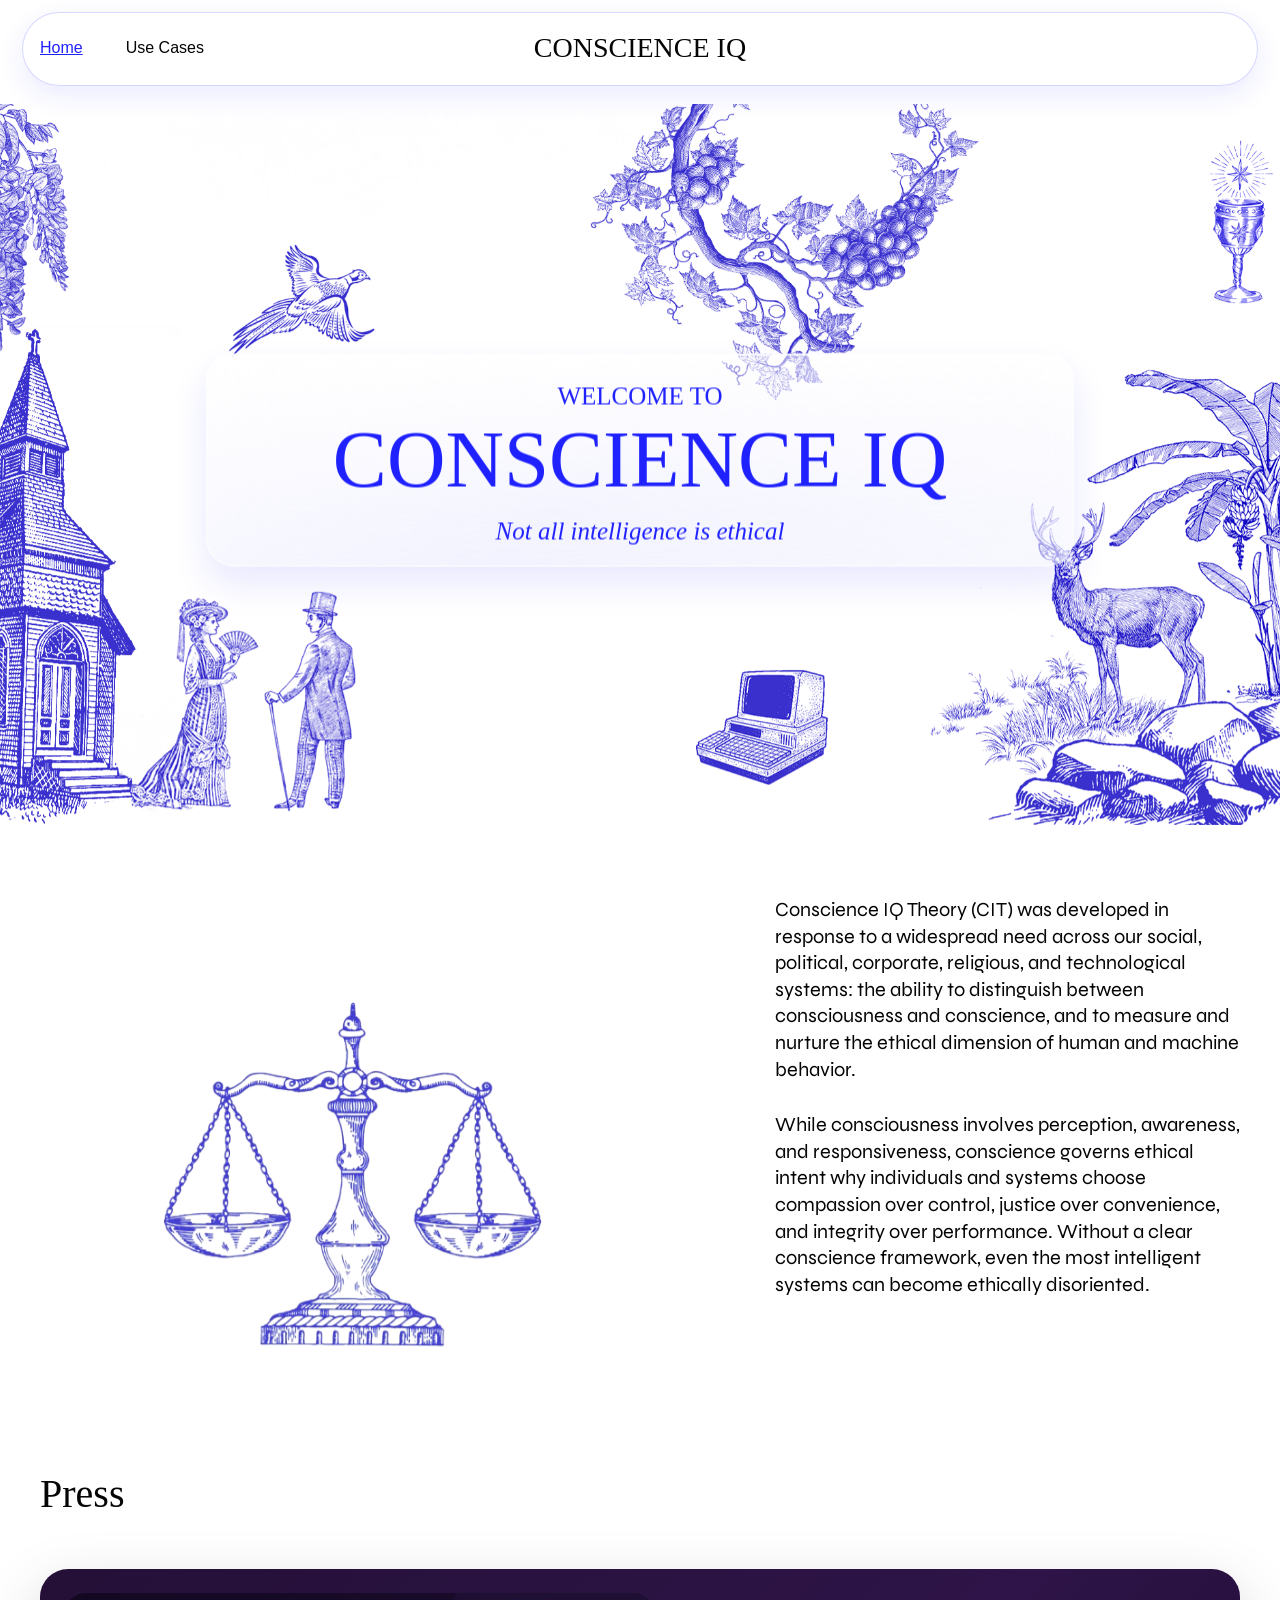
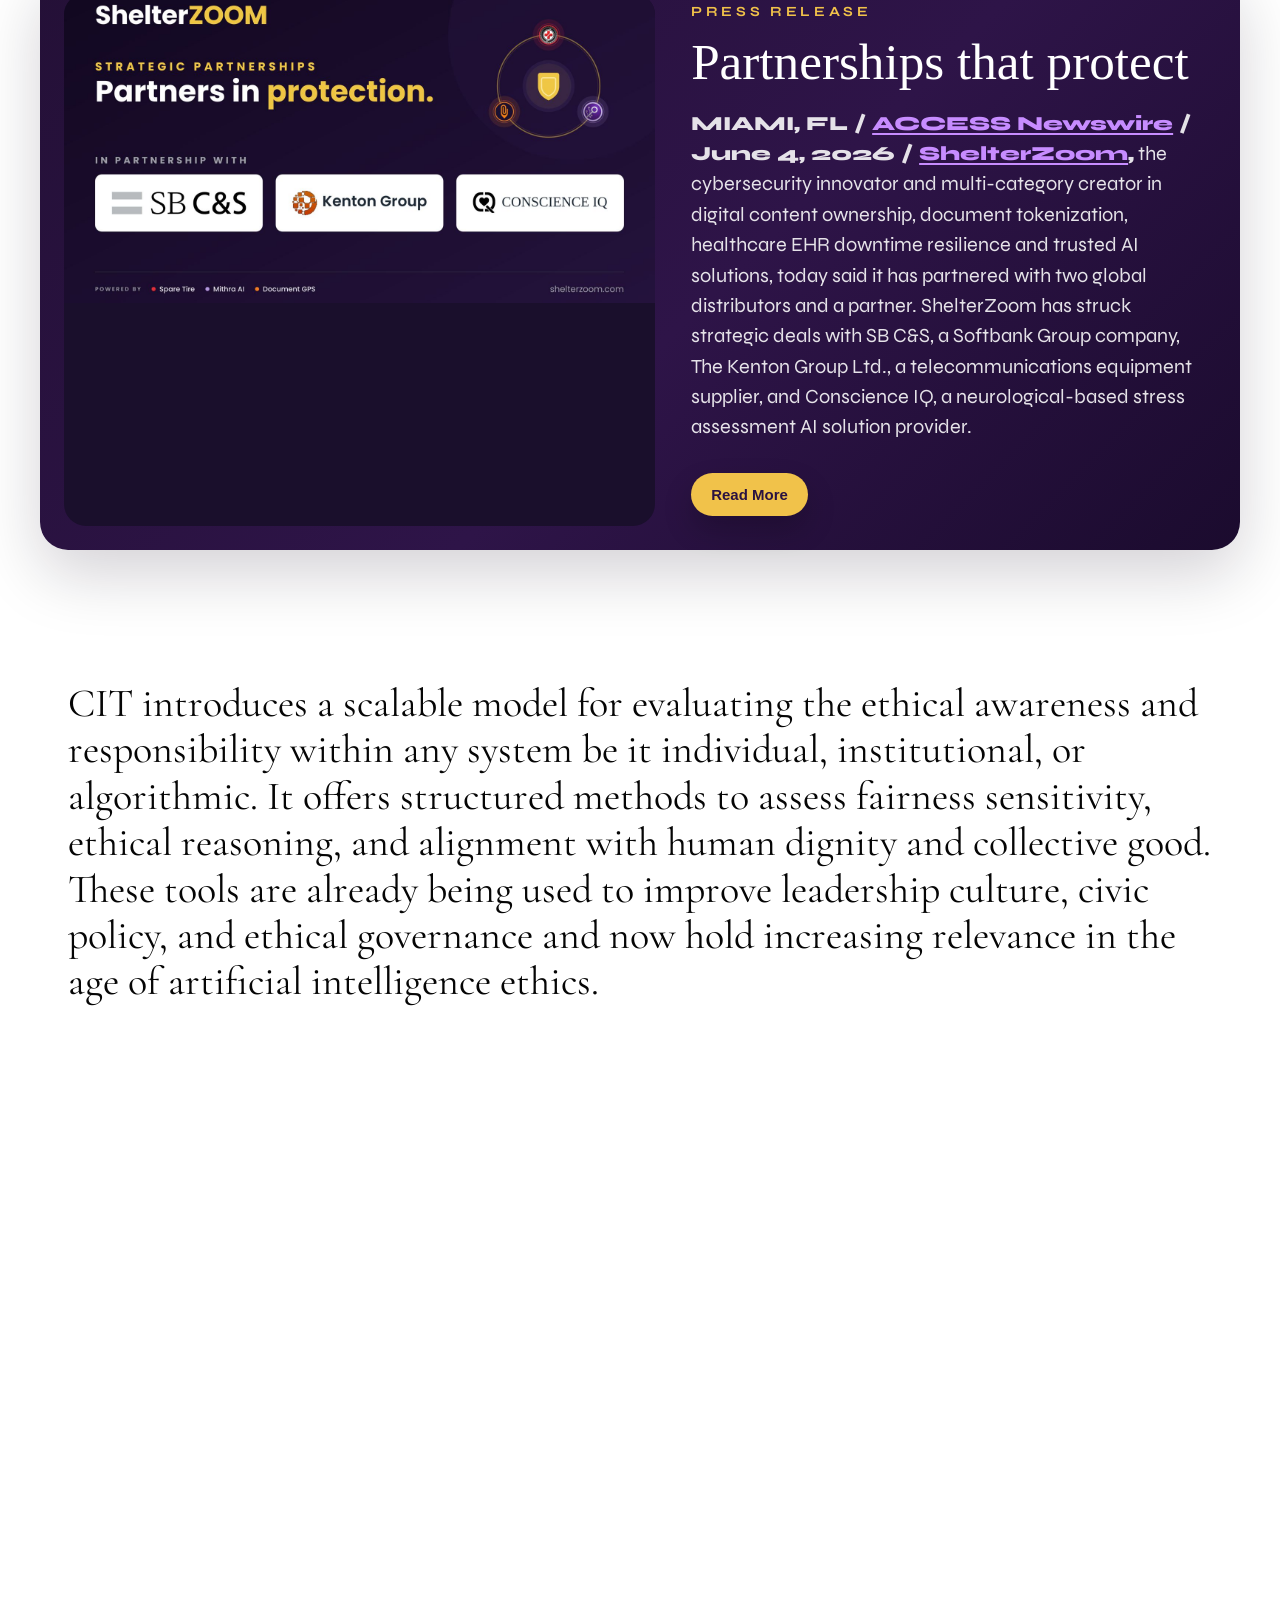
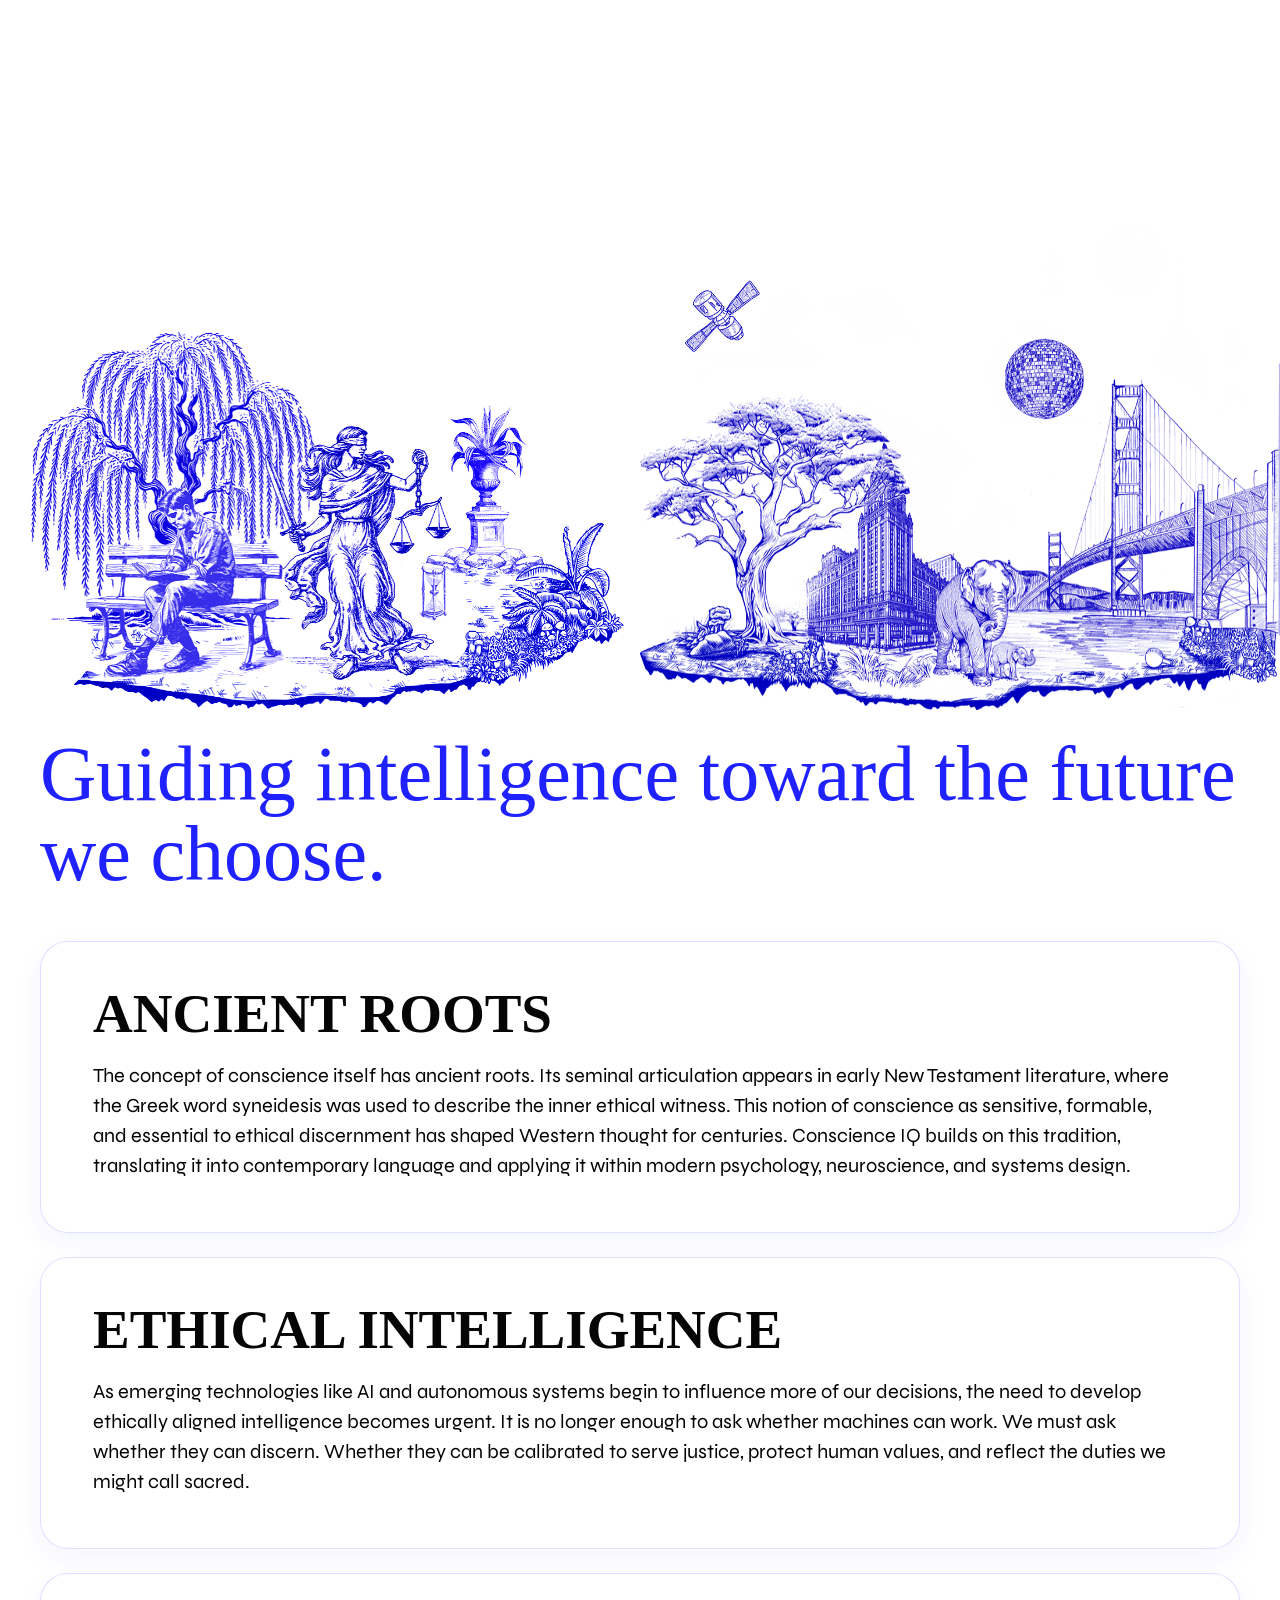
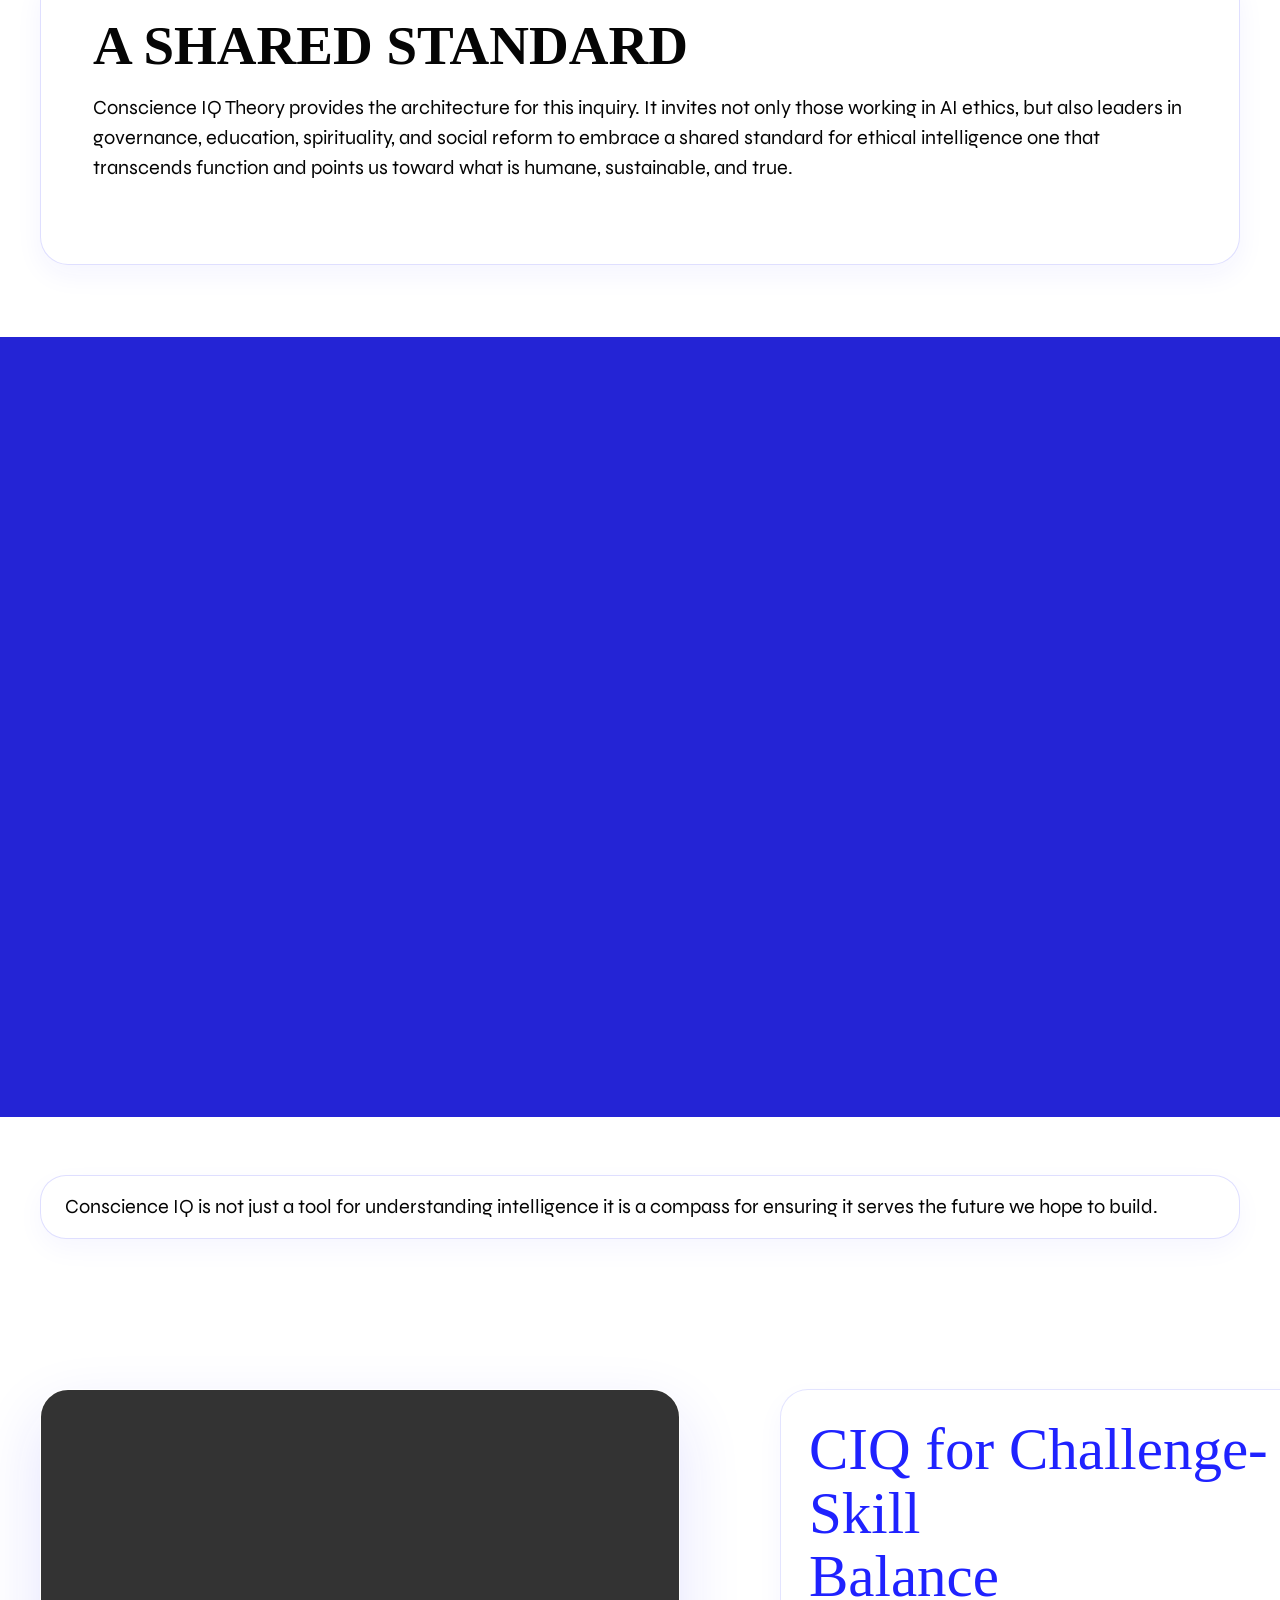
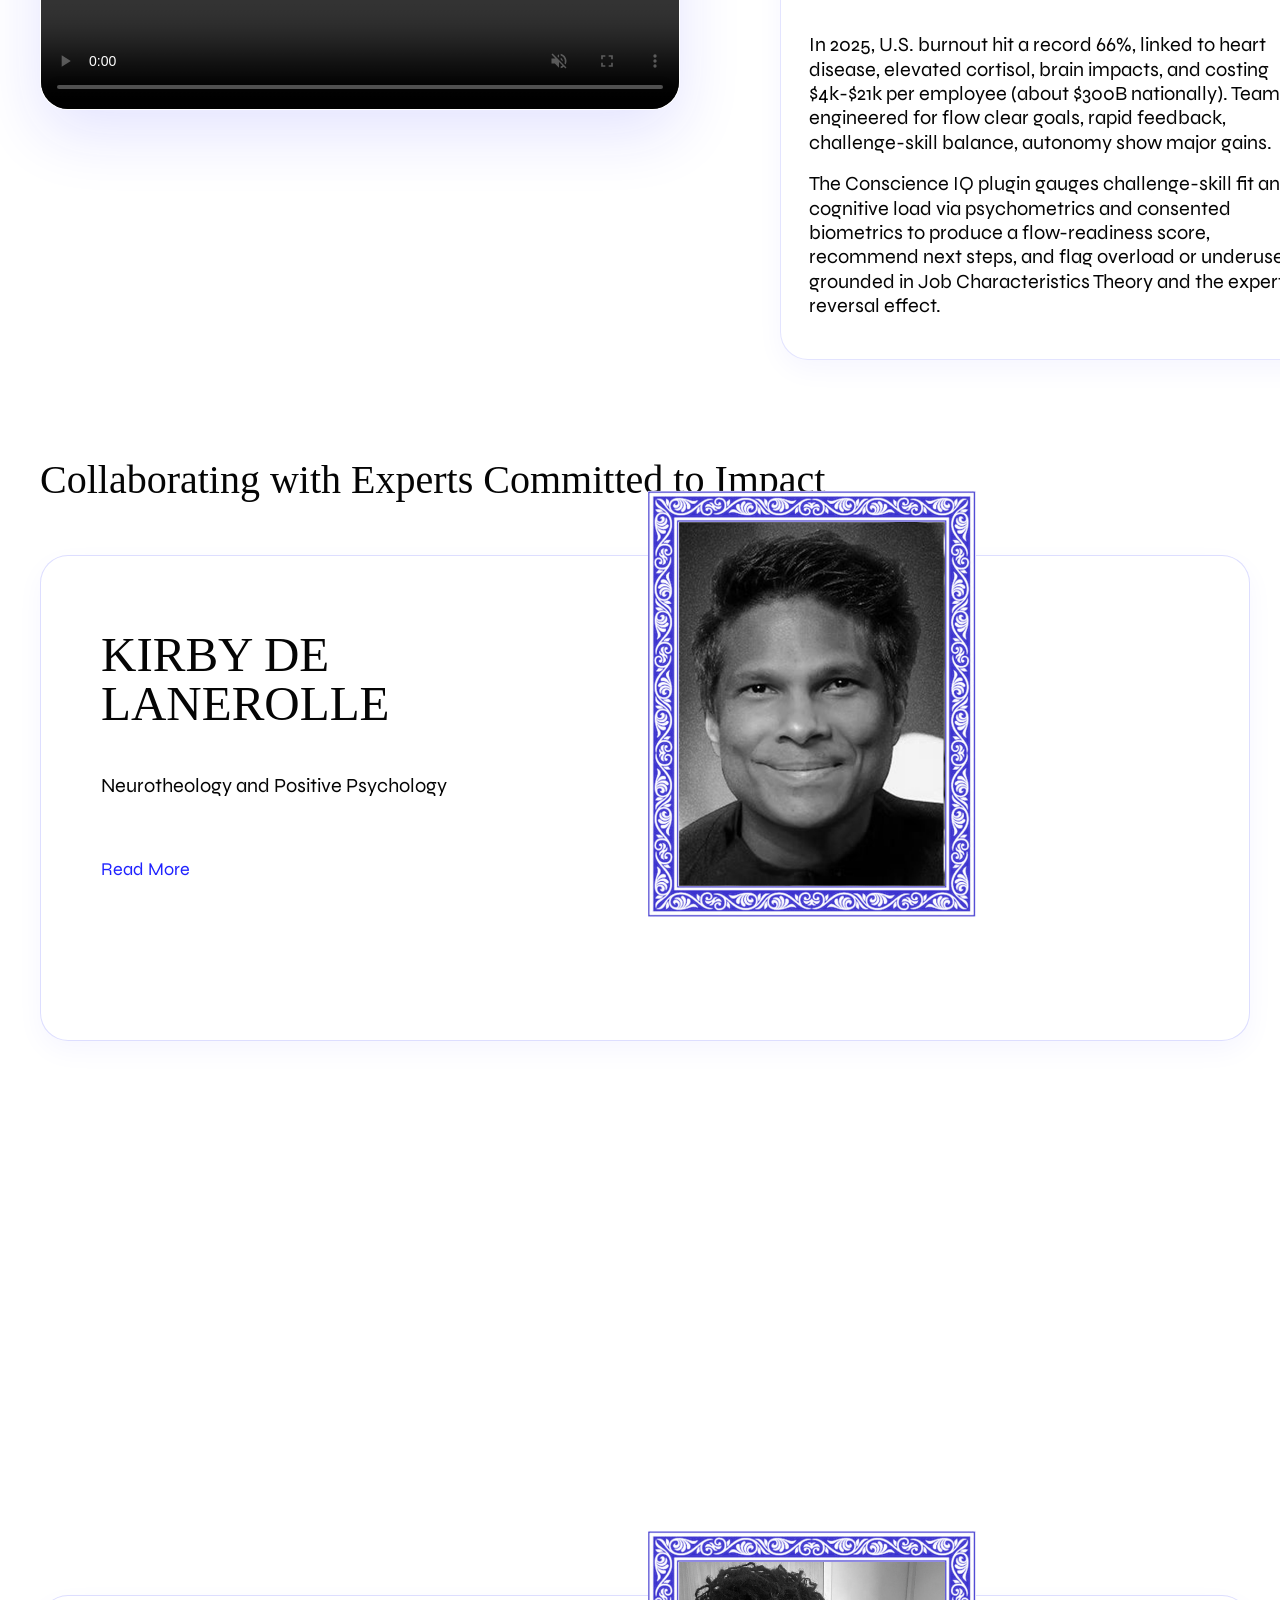
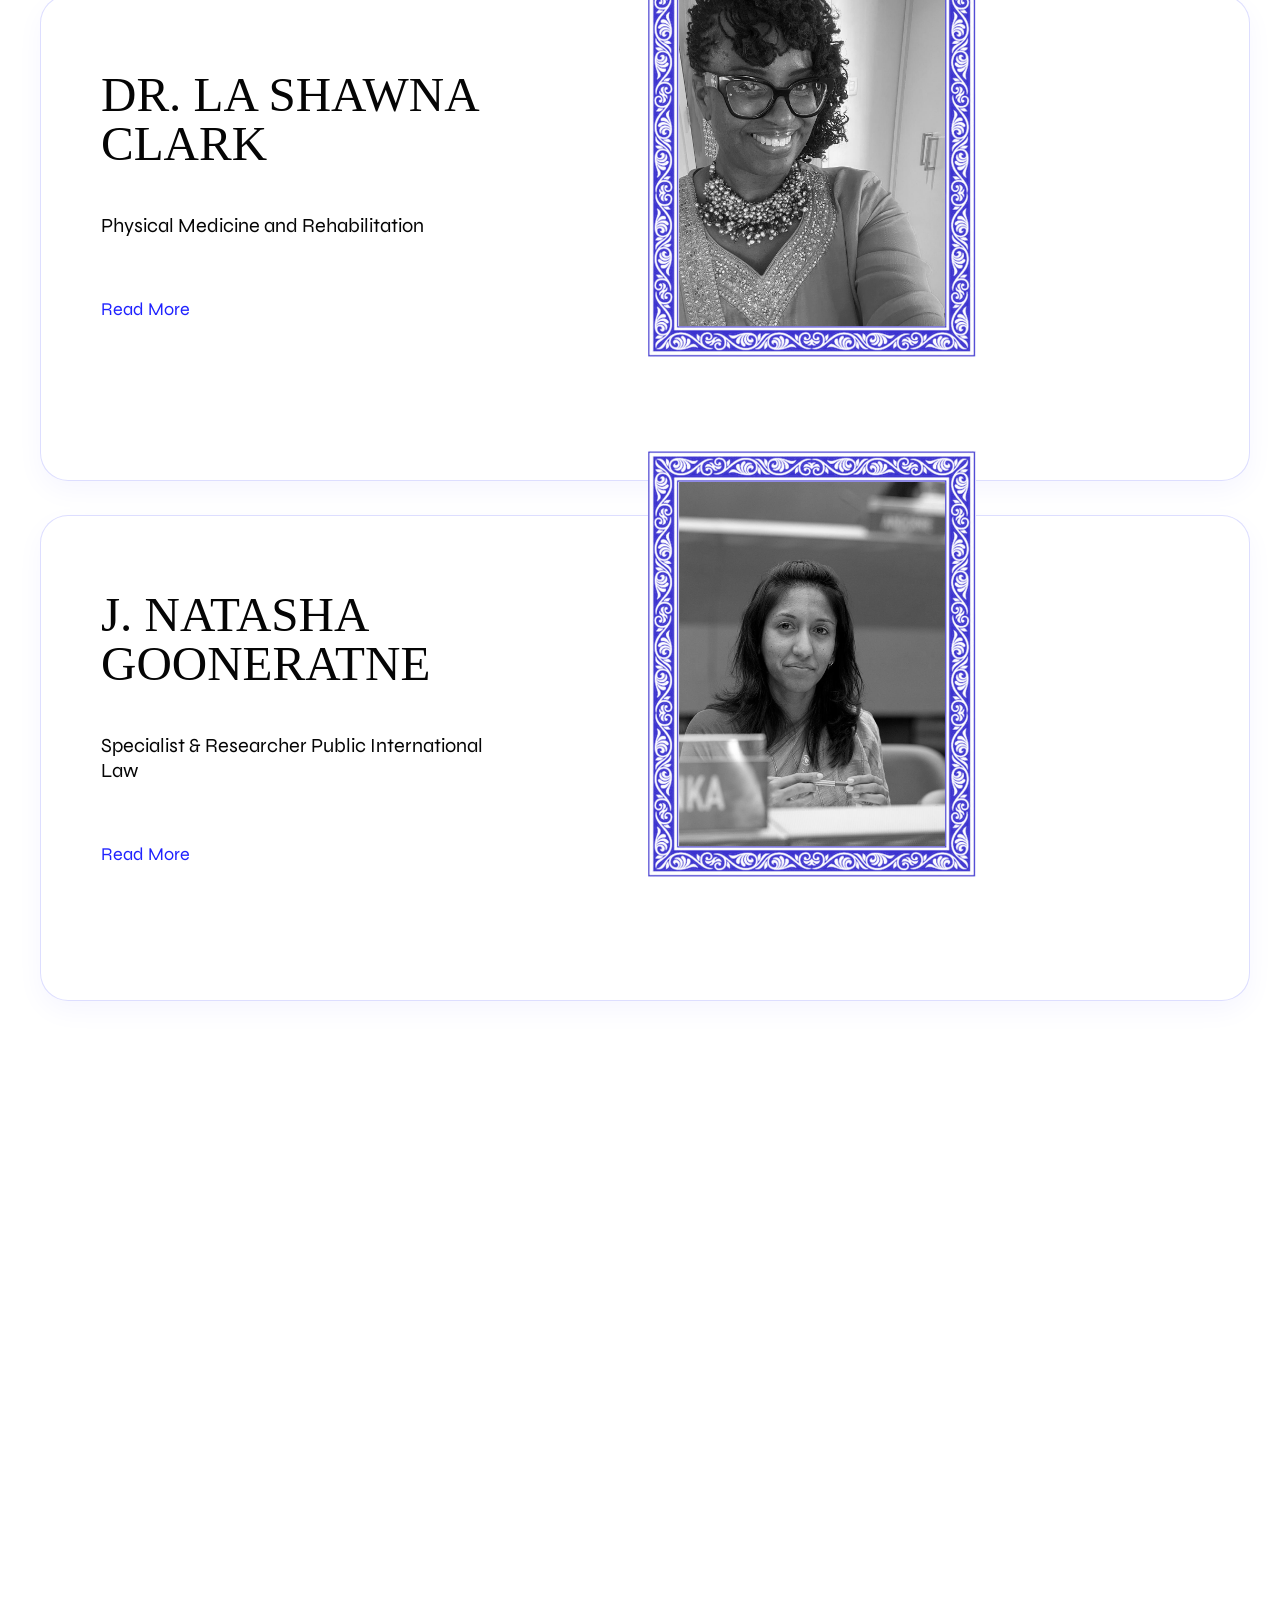
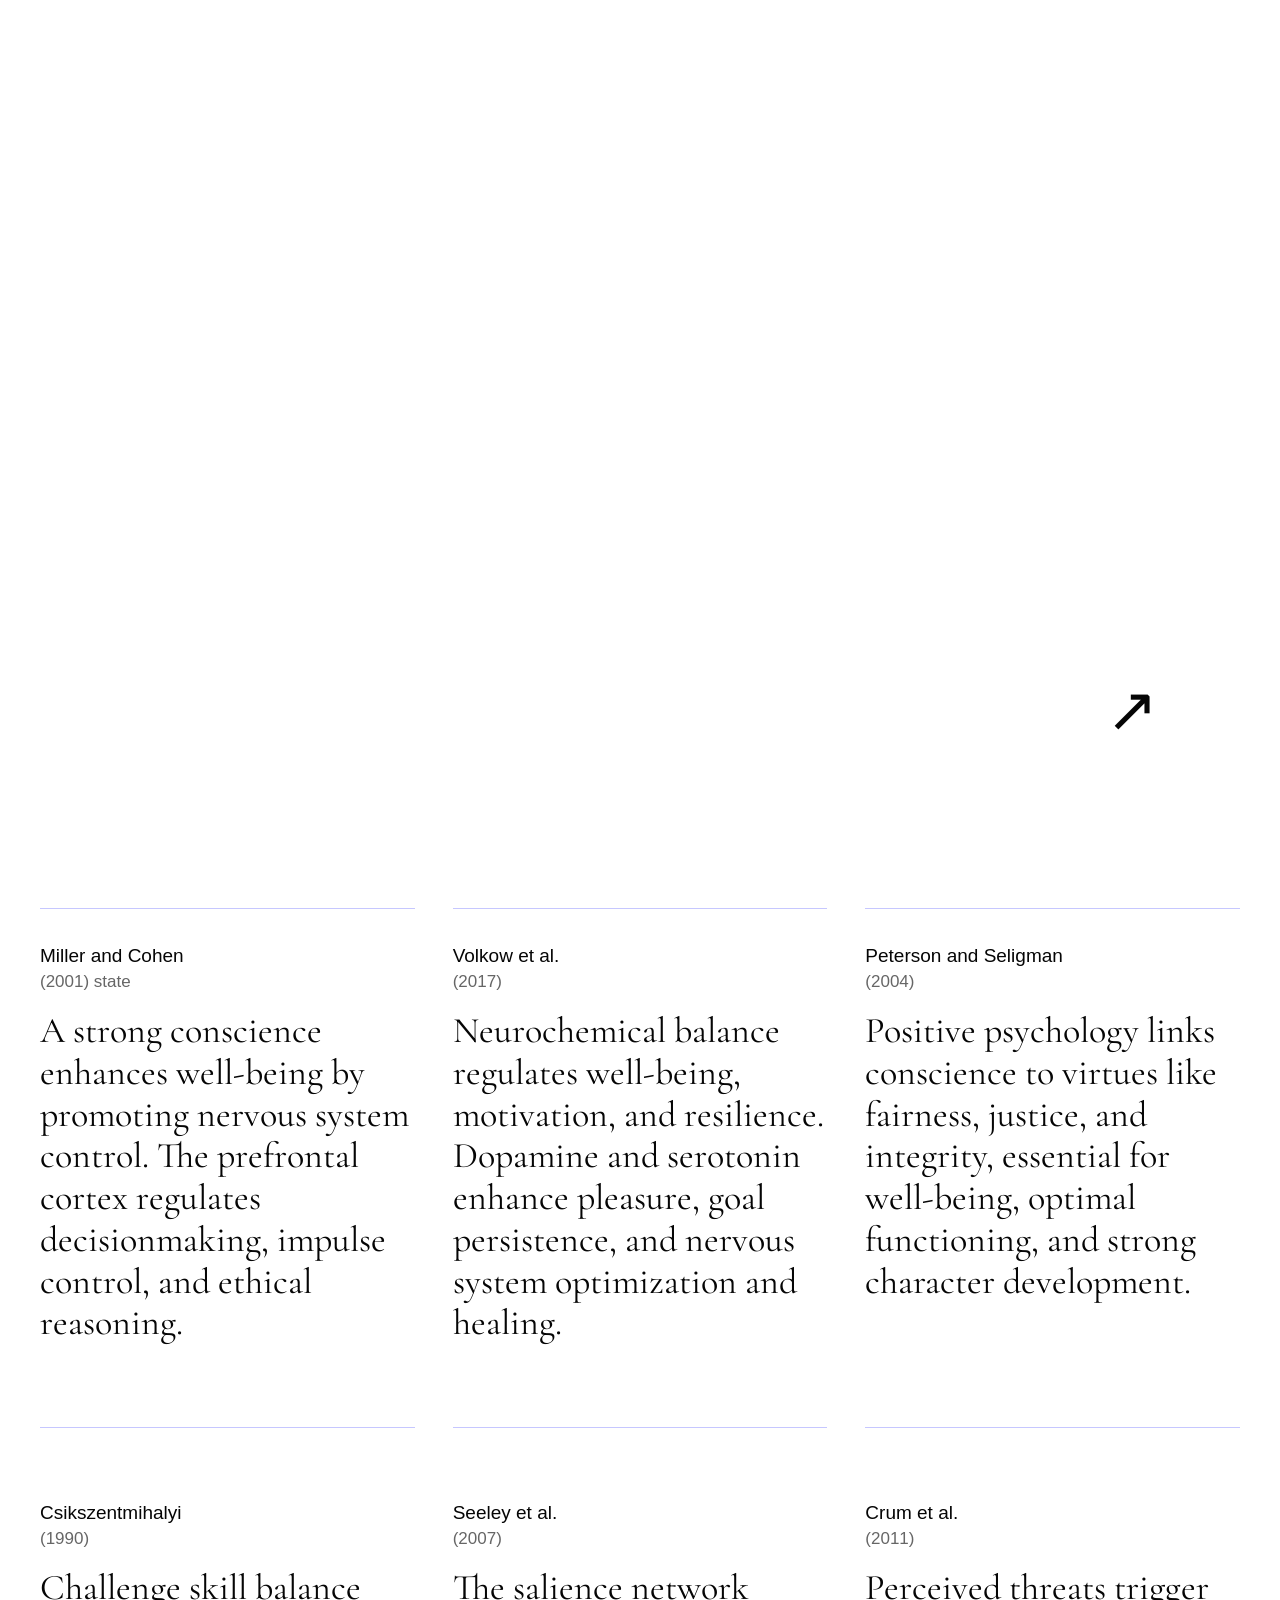
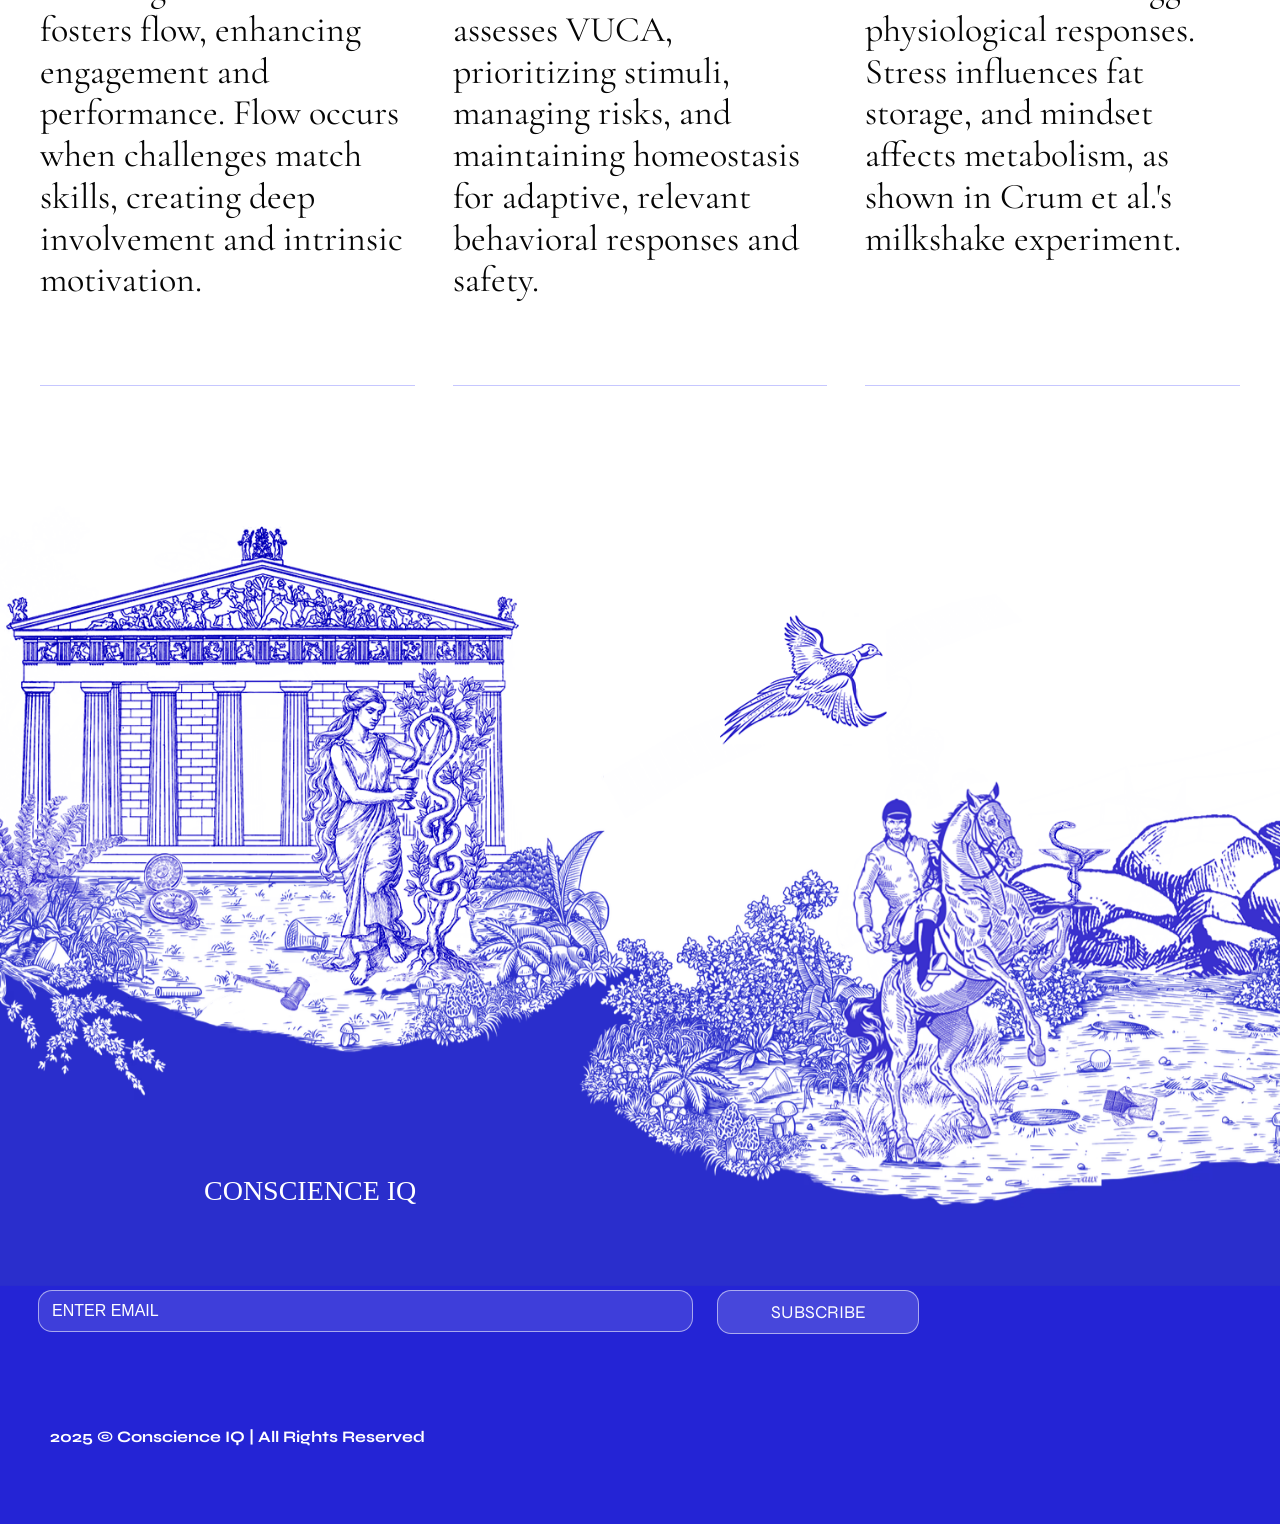
==== commit 18c5f268: "Use real ShelterZoom press image" ====
--- a/index.html
+++ b/index.html
@@ -41,30 +41,7 @@
         </div>
         <article class="press-feature">
           <div class="press-art" aria-hidden="true">
-            <div class="press-brand"><span>Shelter</span><span>ZOOM</span></div>
-            <p class="press-kicker">STRATEGIC PARTNERSHIPS</p>
-            <h3>Partners in <span>protection.</span></h3>
-            <div class="press-orbit">
-              <span class="press-center"></span>
-              <span class="press-node press-node-top"></span>
-              <span class="press-node press-node-left"></span>
-              <span class="press-node press-node-right"></span>
-            </div>
-            <div class="press-partners">
-              <div class="press-partner">SB C&amp;S</div>
-              <div class="press-partner">Kenton Group</div>
-              <div class="press-partner">CONSCIENCE IQ</div>
-            </div>
-            <div class="press-footer">
-              <span>Powered by</span>
-              <span class="press-dot red"></span>
-              <span>Spare Tire</span>
-              <span class="press-dot lavender"></span>
-              <span>Mithra AI</span>
-              <span class="press-dot orange"></span>
-              <span>Document GPS</span>
-              <span class="press-site">shelterzoom.com</span>
-            </div>
+            <img src="Images/WhatsApp Image 2026-06-05 at 10.32.21 (1).jpeg" alt="" />
           </div>
           <div class="press-copy">
             <p class="press-eyebrow">Press Release</p>
--- a/styles.css
+++ b/styles.css
@@ -269,6 +269,15 @@
   margin-bottom: 26px;
 }
 
+.press-label h2 {
+  margin: 0;
+  color: var(--blue);
+  font-family: "CIQ Cormorant", Georgia, serif;
+  font-size: clamp(52px, 4.4vw, 72px);
+  line-height: 1.02;
+  font-weight: 400;
+}
+
 .press-label p {
   display: block;
   max-width: 920px;
@@ -291,193 +300,16 @@
 }
 
 .press-art {
-  position: relative;
-  min-height: 560px;
+  display: block;
   overflow: hidden;
   border-radius: 22px;
-  padding: 30px 26px 24px;
-  background:
-    radial-gradient(circle at 70% 16%, rgba(255, 196, 59, 0.13), transparent 22%),
-    radial-gradient(circle at 78% 38%, rgba(120, 60, 196, 0.15), transparent 26%),
-    linear-gradient(180deg, #241037, #1a0f2c);
-}
-
-.press-art::before {
-  content: "";
-  position: absolute;
-  right: 48px;
-  top: 112px;
-  width: 230px;
-  height: 230px;
-  border: 3px solid rgba(236, 183, 64, 0.5);
-  border-radius: 50%;
-  box-shadow:
-    0 0 0 34px rgba(129, 70, 168, 0.12),
-    0 0 0 68px rgba(129, 70, 168, 0.05);
-}
-
-.press-art::after {
-  content: "";
-  position: absolute;
-  right: 130px;
-  top: 190px;
-  width: 72px;
-  height: 72px;
-  border-radius: 50%;
-  background: linear-gradient(180deg, #f0c440, #e2ad2e);
-  box-shadow: 0 0 0 16px rgba(236, 183, 64, 0.12);
-}
-
-.press-brand {
-  display: flex;
-  align-items: baseline;
-  gap: 0;
-  color: #fff;
-  font-size: 82px;
-  line-height: 0.9;
-  font-weight: 800;
-  letter-spacing: -0.05em;
-}
-
-.press-brand span:last-child {
-  color: #f2c33f;
-}
-
-.press-kicker {
-  margin: 58px 0 10px;
-  color: #f1c24a;
-  font-size: 18px !important;
-  font-weight: 700 !important;
-  letter-spacing: 0.32em;
-  text-transform: uppercase;
-}
-
-.press-art h3 {
-  width: min(760px, 100%);
-  margin: 0;
-  color: #fff;
-  font-family: "Wix Madefor Text", Arial, sans-serif;
-  font-size: clamp(48px, 4.9vw, 84px);
-  line-height: 0.92;
-  font-weight: 800;
-}
-
-.press-art h3 span {
-  color: #f1c24a;
-}
-
-.press-orbit {
-  position: absolute;
-  right: 54px;
-  top: 98px;
-  width: 250px;
-  height: 250px;
-  border: 2px solid rgba(236, 183, 64, 0.48);
-  border-radius: 50%;
-}
-
-.press-center,
-.press-node {
-  position: absolute;
+  background: #1a0f2c;
+}
+
+.press-art img {
   display: block;
-  border-radius: 50%;
-}
-
-.press-center {
-  inset: 96px;
-  background: radial-gradient(circle at 50% 45%, #ffd95a 0, #f1c24a 42%, #d79a1b 100%);
-  box-shadow: 0 0 0 16px rgba(255, 221, 92, 0.1);
-}
-
-.press-node {
-  width: 58px;
-  height: 58px;
-  background: radial-gradient(circle at 50% 45%, #f7d7ff 0, #b76cff 42%, #7035c7 100%);
-  box-shadow: 0 0 0 12px rgba(124, 72, 194, 0.18);
-}
-
-.press-node-top {
-  top: -10px;
-  left: 97px;
-}
-
-.press-node-left {
-  left: -4px;
-  bottom: 28px;
-  background: radial-gradient(circle at 50% 45%, #ffd38b 0, #ff992f 44%, #ff6b1d 100%);
-}
-
-.press-node-right {
-  right: 2px;
-  bottom: 18px;
-}
-
-.press-partners {
-  display: grid;
-  grid-template-columns: repeat(3, minmax(0, 1fr));
-  gap: 18px;
-  margin-top: 76px;
-}
-
-.press-partner {
-  display: flex;
-  align-items: center;
-  justify-content: center;
-  min-height: 124px;
-  border-radius: 18px;
-  background: rgba(255, 255, 255, 0.98);
-  color: #171717;
-  font-family: "CIQ Cormorant", Georgia, serif;
-  font-size: 26px;
-  line-height: 1;
-  font-weight: 600;
-  text-align: center;
-}
-
-.press-partner:nth-child(1) {
-  font-size: 31px;
-  letter-spacing: 0.03em;
-}
-
-.press-partner:nth-child(2) {
-  font-family: "Wix Madefor Text", Arial, sans-serif;
-  font-size: 25px;
-  font-weight: 700;
-}
-
-.press-partner:nth-child(3) {
-  font-family: "CIQ Cormorant", Georgia, serif;
-  font-size: 25px;
-  letter-spacing: 0.05em;
-}
-
-.press-footer {
-  display: flex;
-  flex-wrap: wrap;
-  align-items: center;
-  gap: 10px;
-  margin-top: 70px;
-  color: rgba(255, 255, 255, 0.82);
-  font-size: 14px;
-  letter-spacing: 0.16em;
-  text-transform: uppercase;
-}
-
-.press-dot {
-  width: 11px;
-  height: 11px;
-  border-radius: 50%;
-}
-
-.press-dot.red { background: #e63f39; }
-.press-dot.lavender { background: #c4a8ff; }
-.press-dot.orange { background: #ff8a24; }
-
-.press-site {
-  margin-left: auto;
-  letter-spacing: 0;
-  text-transform: none;
-  font-size: 18px;
+  width: 100%;
+  height: auto;
 }
 
 .press-copy {
@@ -1436,8 +1268,8 @@
   }
 
   .press-label h2 {
-    font-size: 28px;
-    line-height: 1.15;
+    font-size: clamp(24px, 6.8vw, 32px);
+    line-height: 1.18;
   }
 
   .press-label p {
@@ -1453,7 +1285,7 @@
   }
 
   .press-art {
-    min-height: 410px;
+    border-radius: 16px;
   }
 
   .press-copy {
@@ -1820,7 +1652,7 @@
   }
 
   .press-label h2 {
-    font-size: 24px;
+    font-size: clamp(22px, 6.8vw, 28px);
   }
 
   .press-label p {
@@ -1834,88 +1666,7 @@
   }
 
   .press-art {
-    min-height: 392px;
-    padding: 18px 16px 14px;
     border-radius: 16px;
-  }
-
-  .press-art::before {
-    right: 6px;
-    top: 42px;
-    width: 136px;
-    height: 136px;
-  }
-
-  .press-art::after {
-    right: 58px;
-    top: 100px;
-  }
-
-  .press-brand {
-    font-size: 42px;
-  }
-
-  .press-kicker {
-    margin-top: 30px;
-    font-size: 11px !important;
-  }
-
-  .press-art h3 {
-    width: min(290px, 100%);
-    font-size: 28px;
-  }
-
-  .press-orbit {
-    right: 18px;
-    top: 44px;
-    width: 152px;
-    height: 152px;
-  }
-
-  .press-center {
-    inset: 56px;
-  }
-
-  .press-node {
-    width: 34px;
-    height: 34px;
-  }
-
-  .press-node-top {
-    left: 60px;
-  }
-
-  .press-node-left {
-    bottom: 12px;
-  }
-
-  .press-node-right {
-    right: 0;
-    bottom: 10px;
-  }
-
-  .press-partners {
-    grid-template-columns: 1fr;
-    gap: 10px;
-    margin-top: 34px;
-  }
-
-  .press-partner {
-    min-height: 72px;
-    font-size: 18px;
-    border-radius: 12px;
-  }
-
-  .press-footer {
-    margin-top: 28px;
-    gap: 8px;
-    font-size: 10px;
-  }
-
-  .press-site {
-    width: 100%;
-    margin-top: 8px;
-    text-align: right;
   }
 
   .press-read-more {
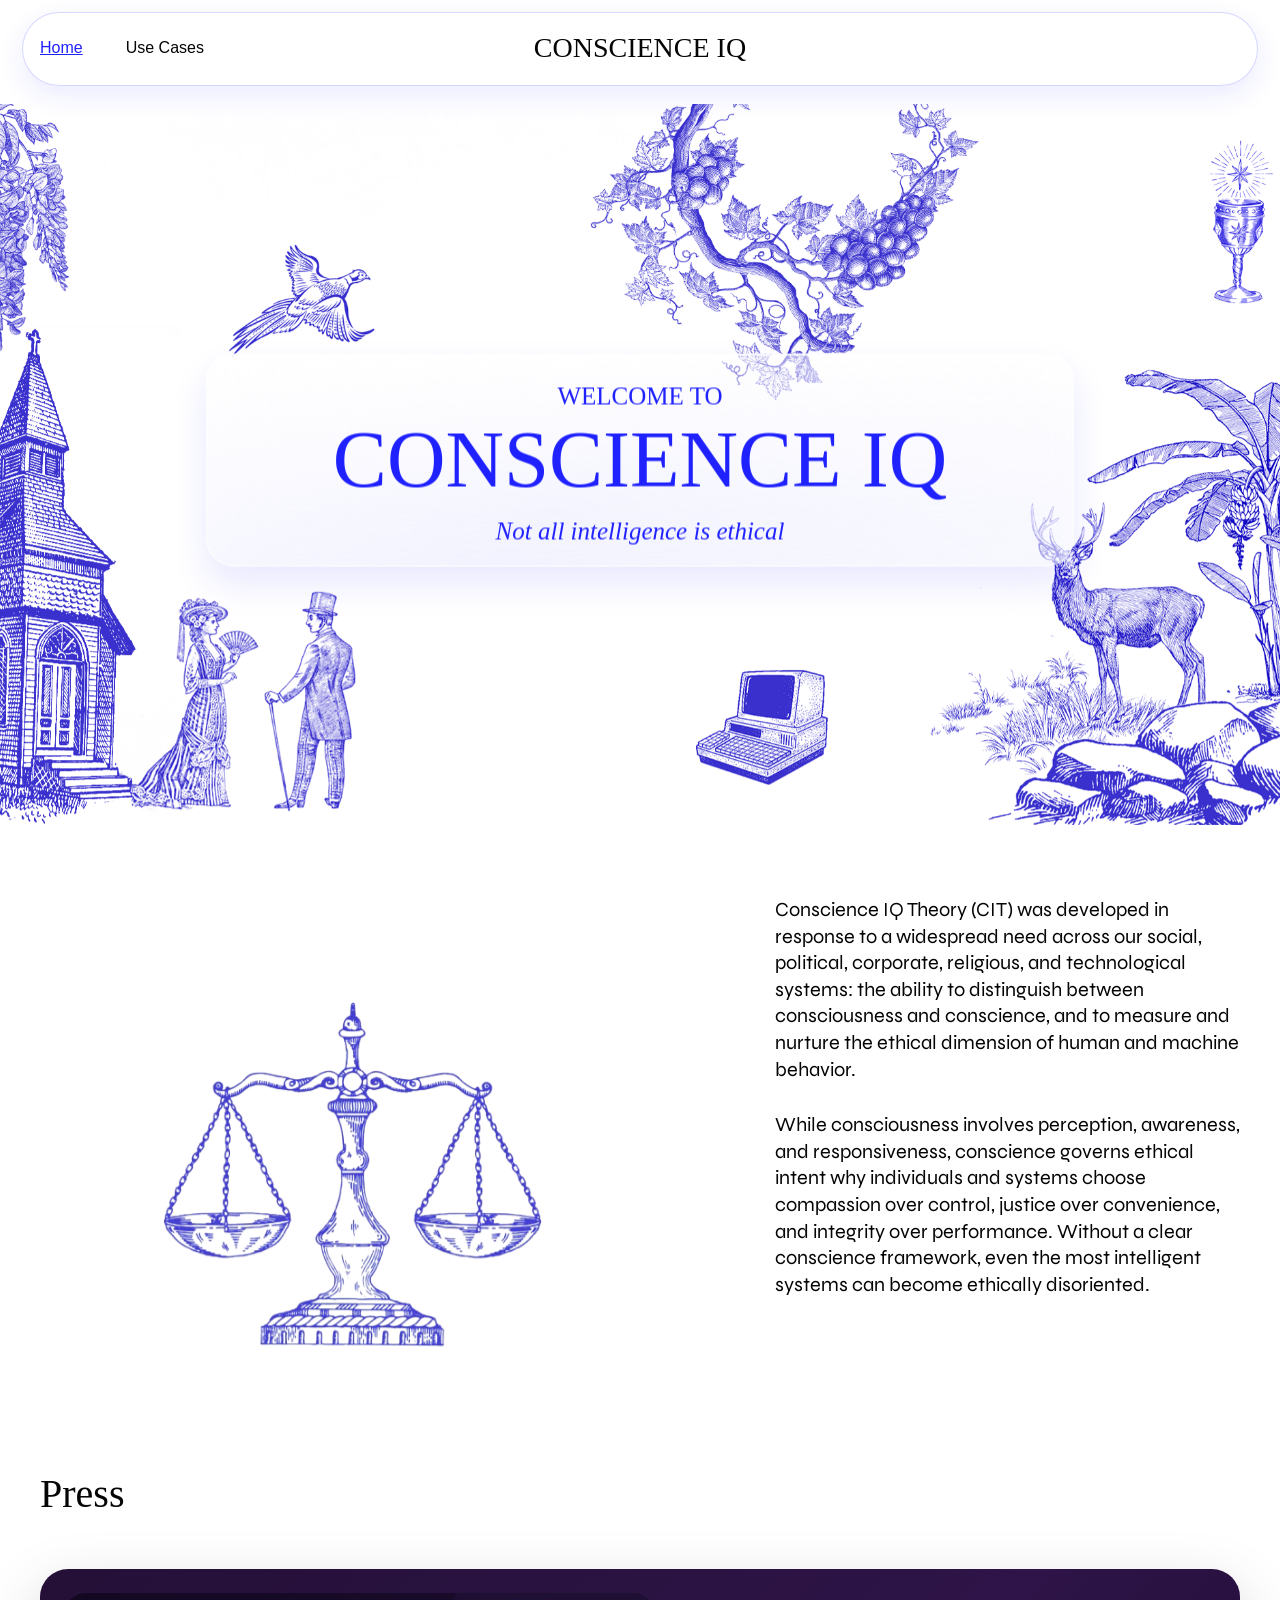
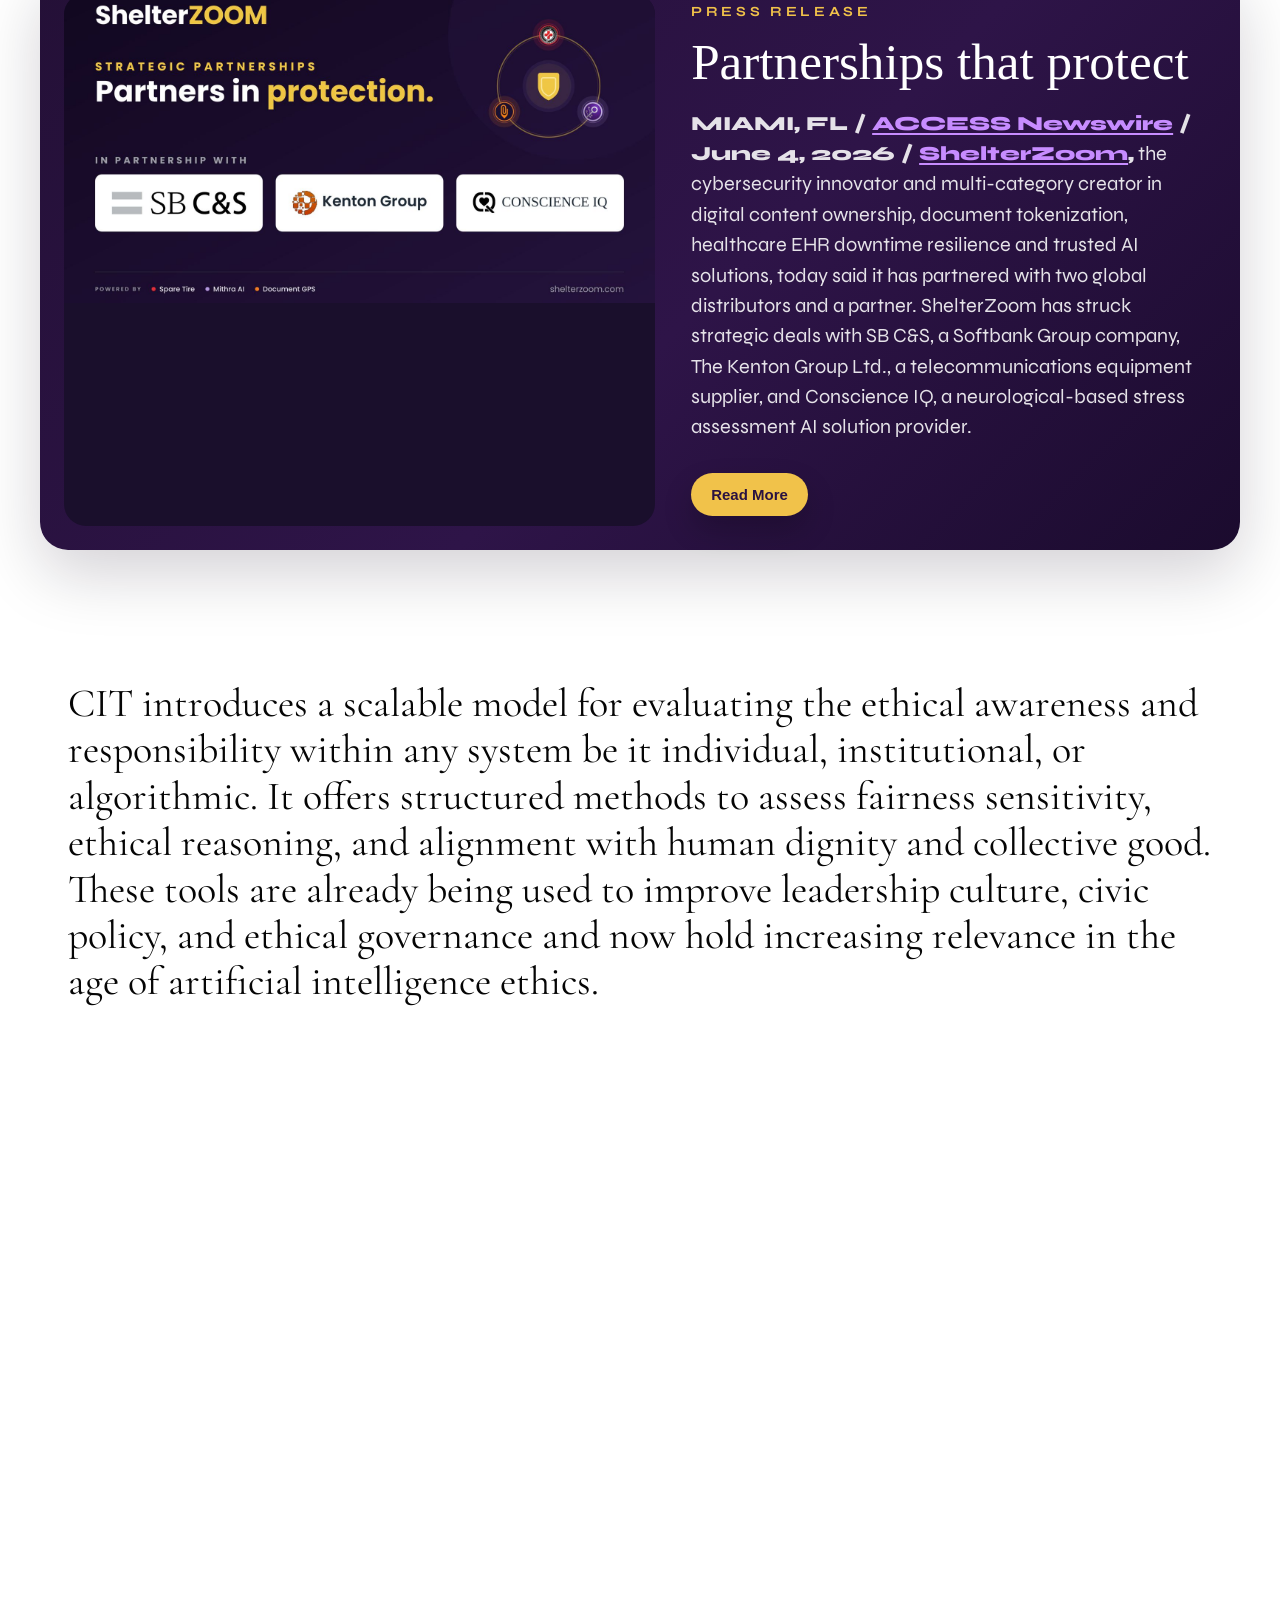
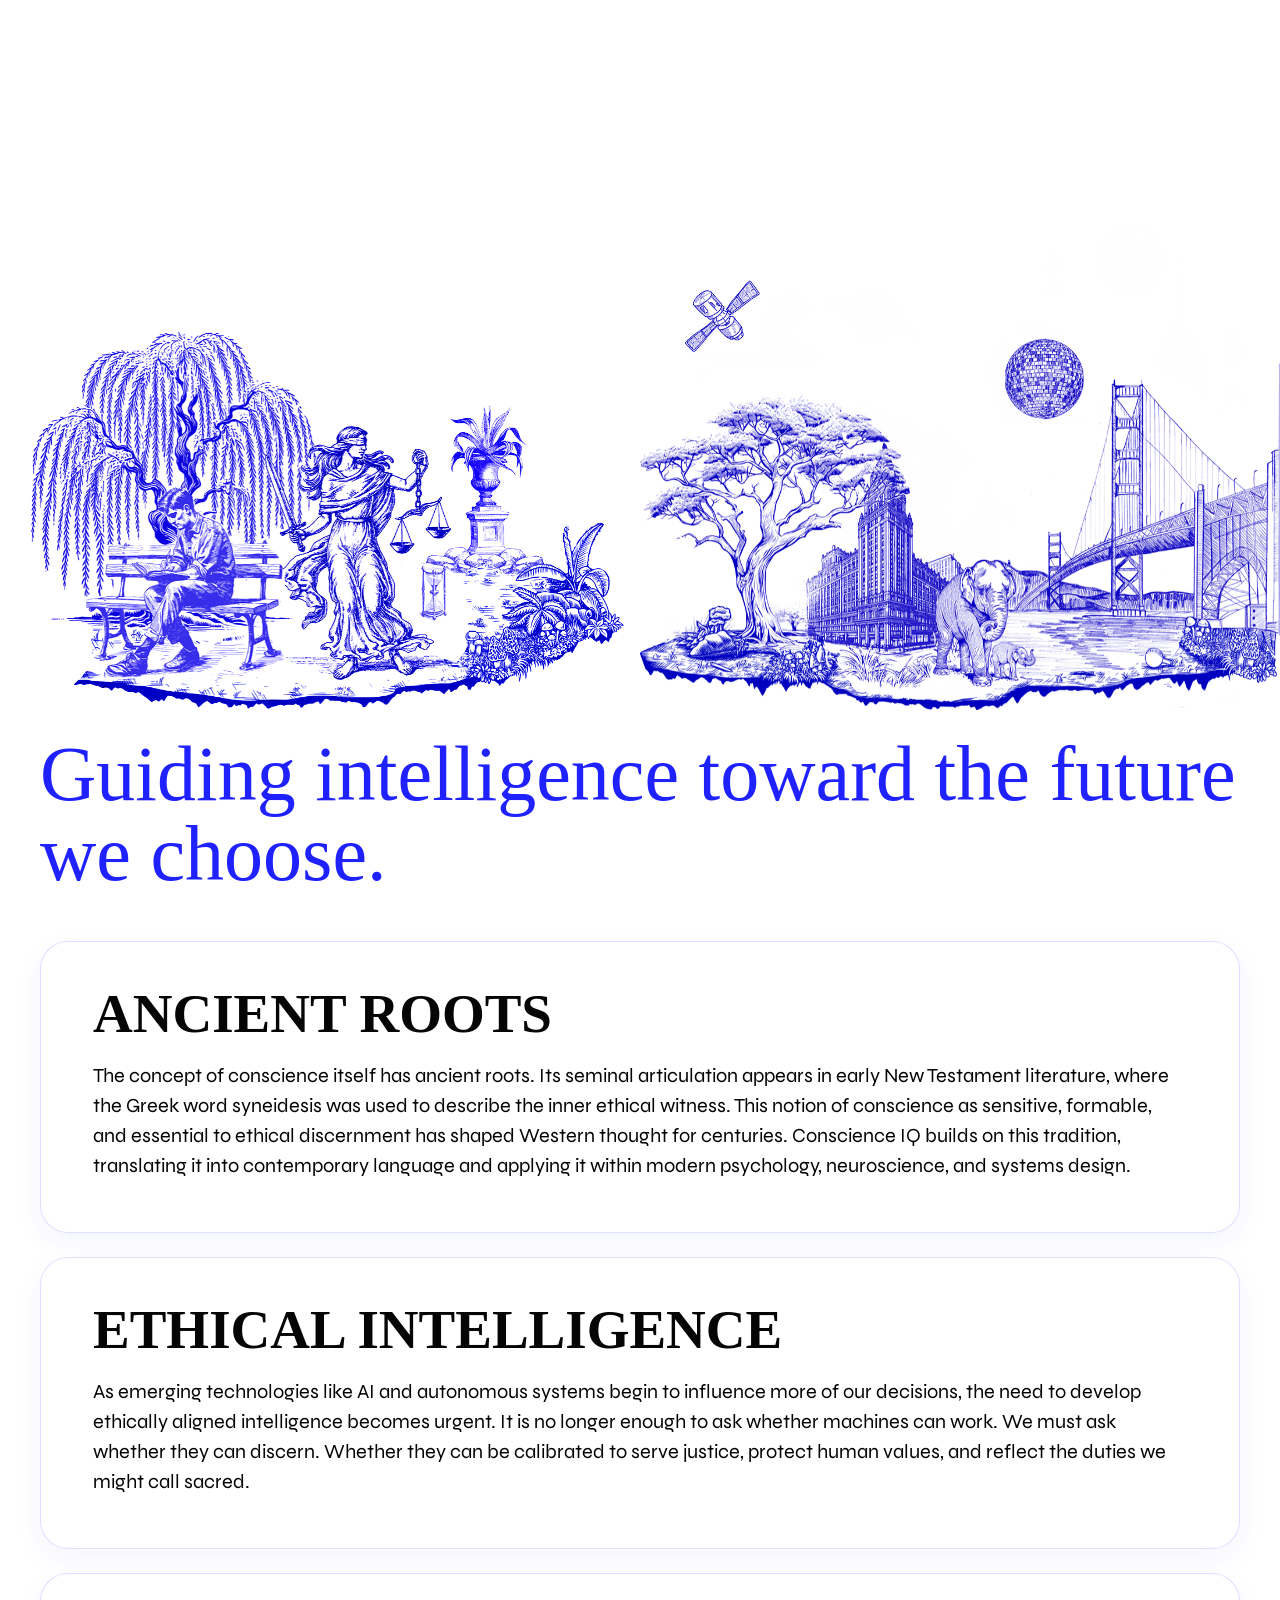
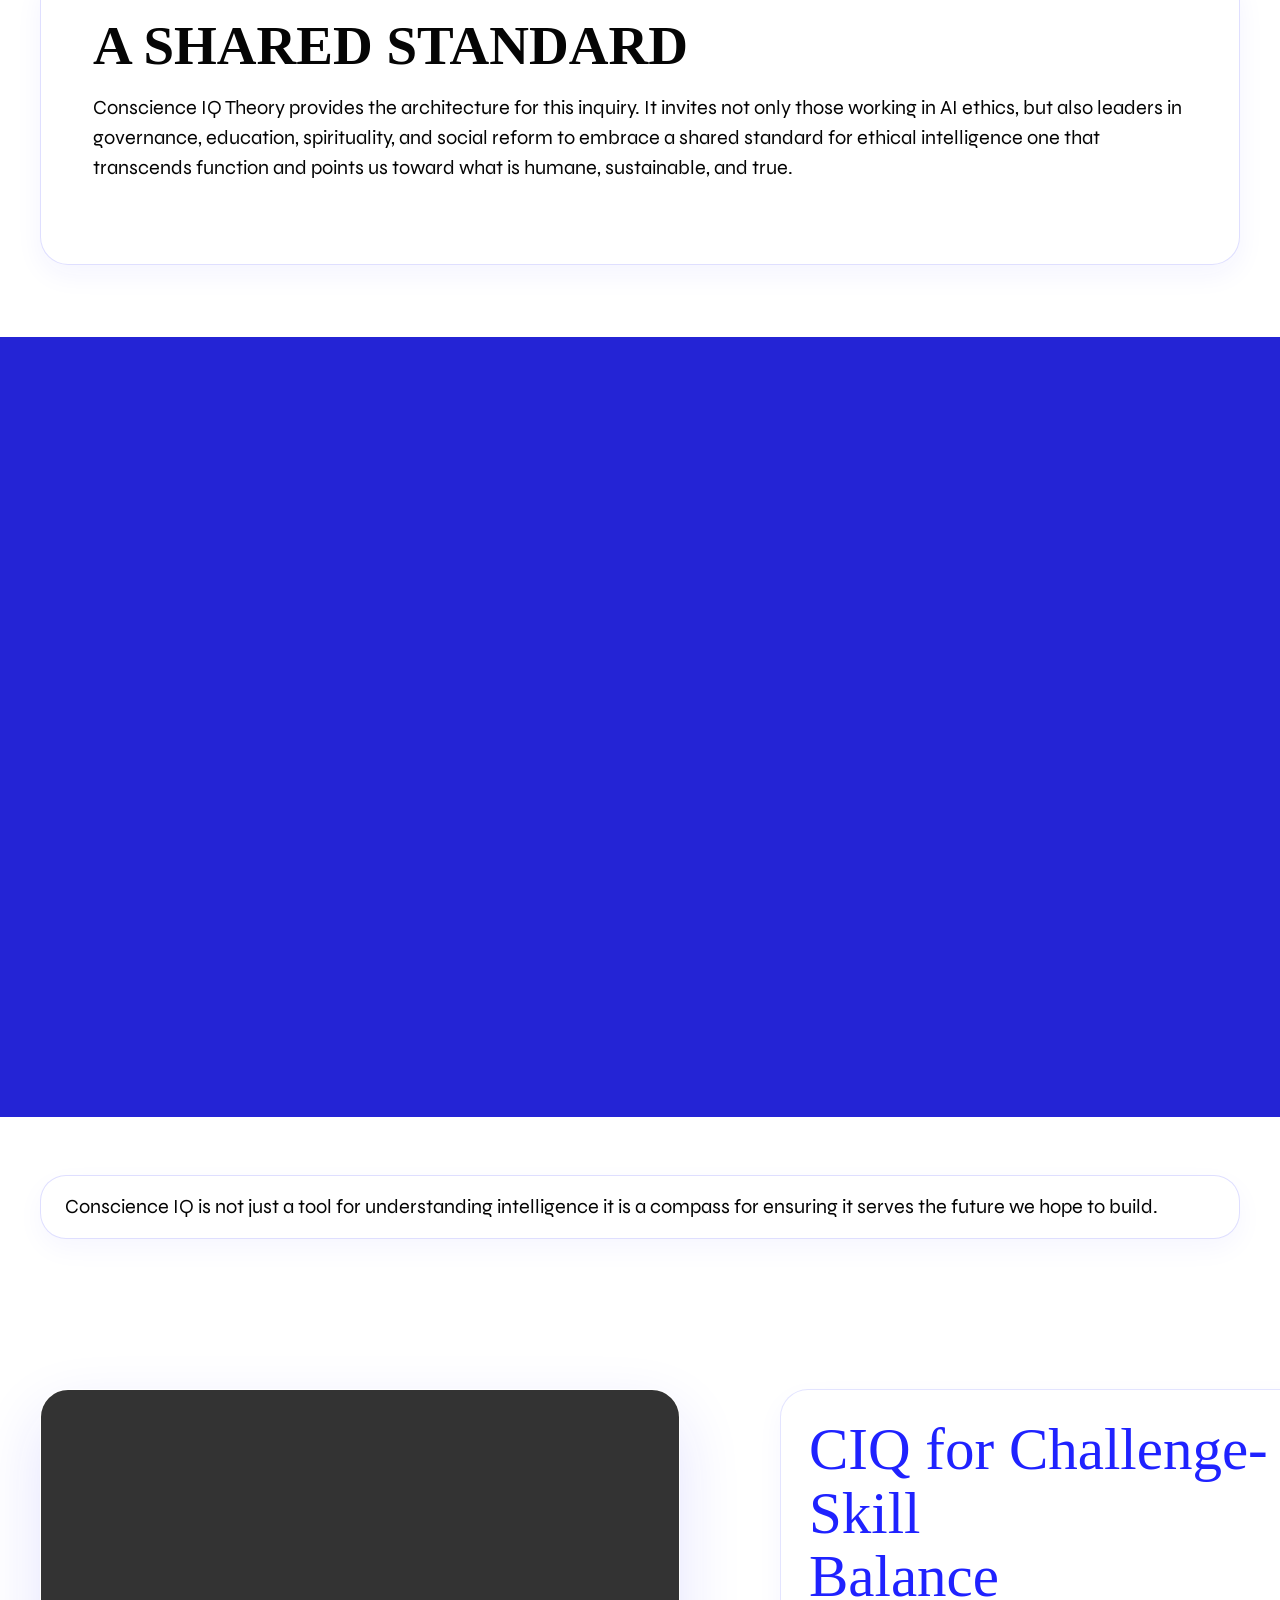
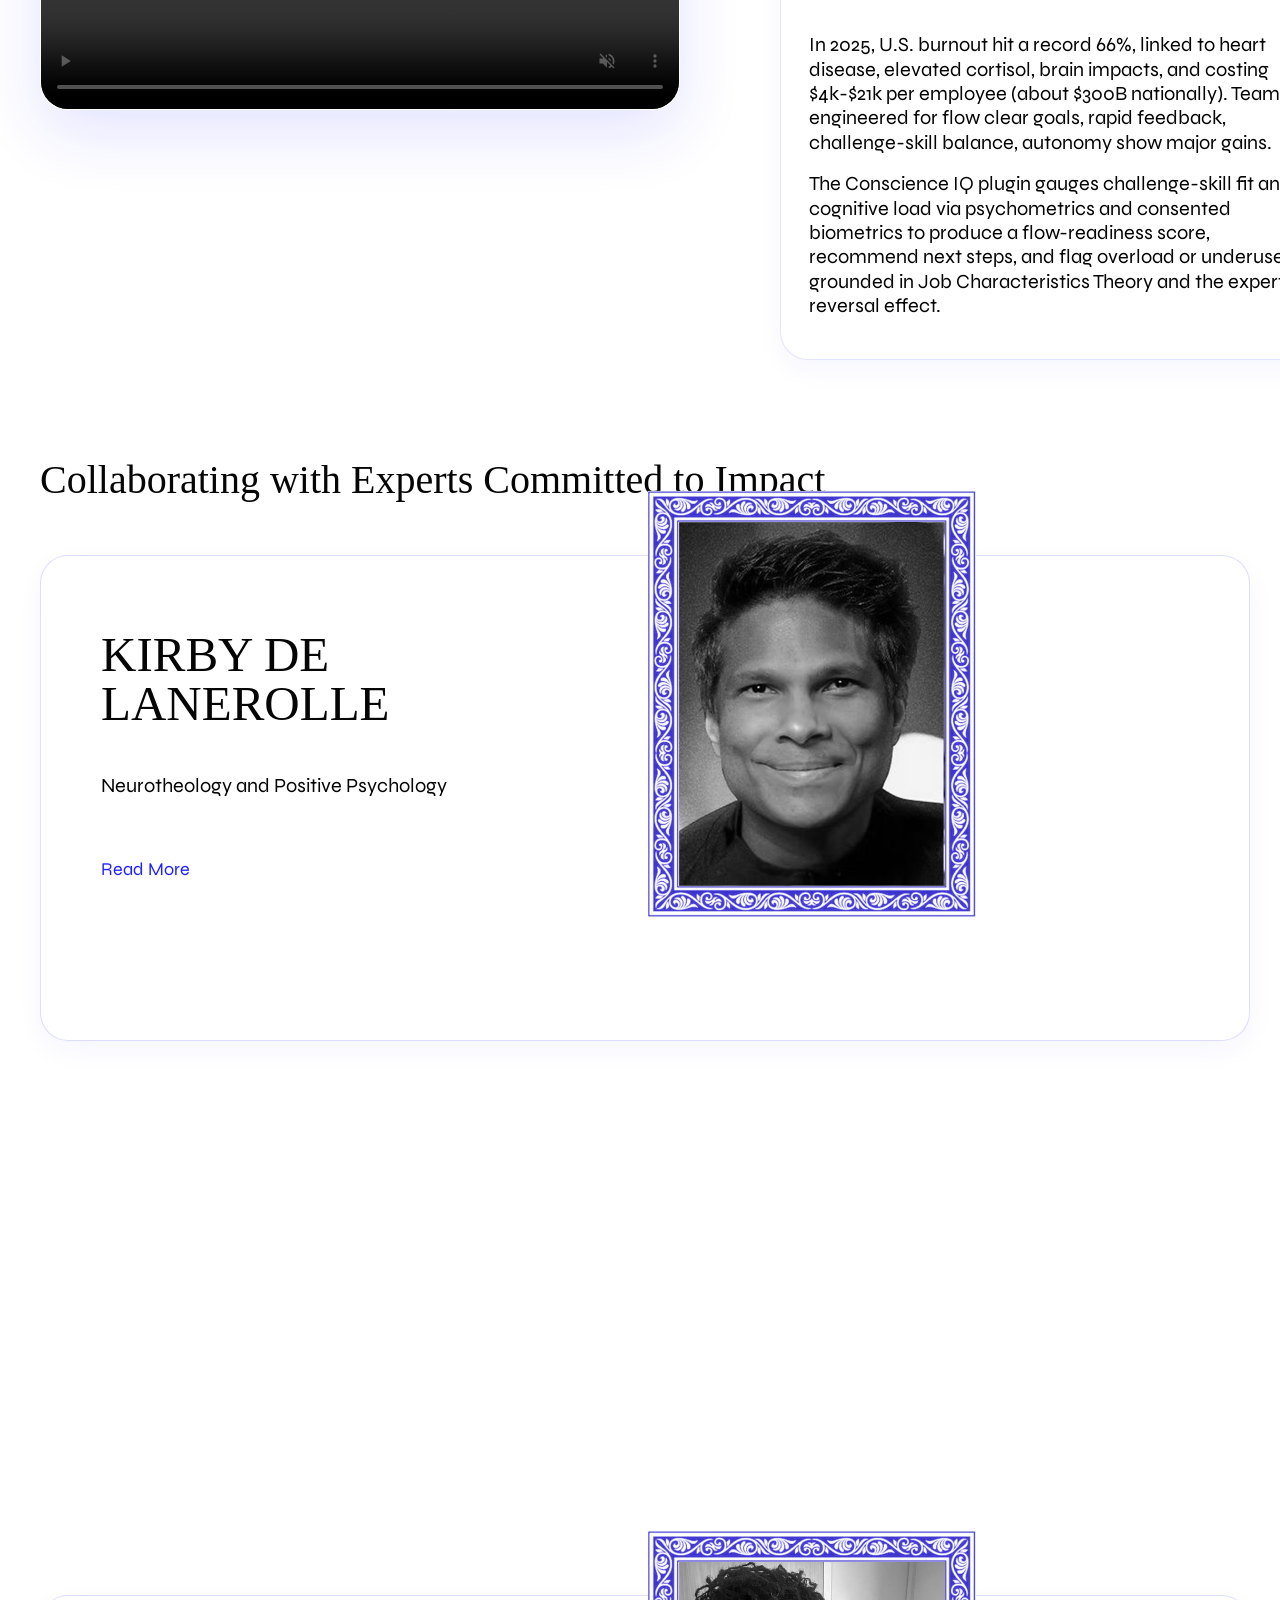
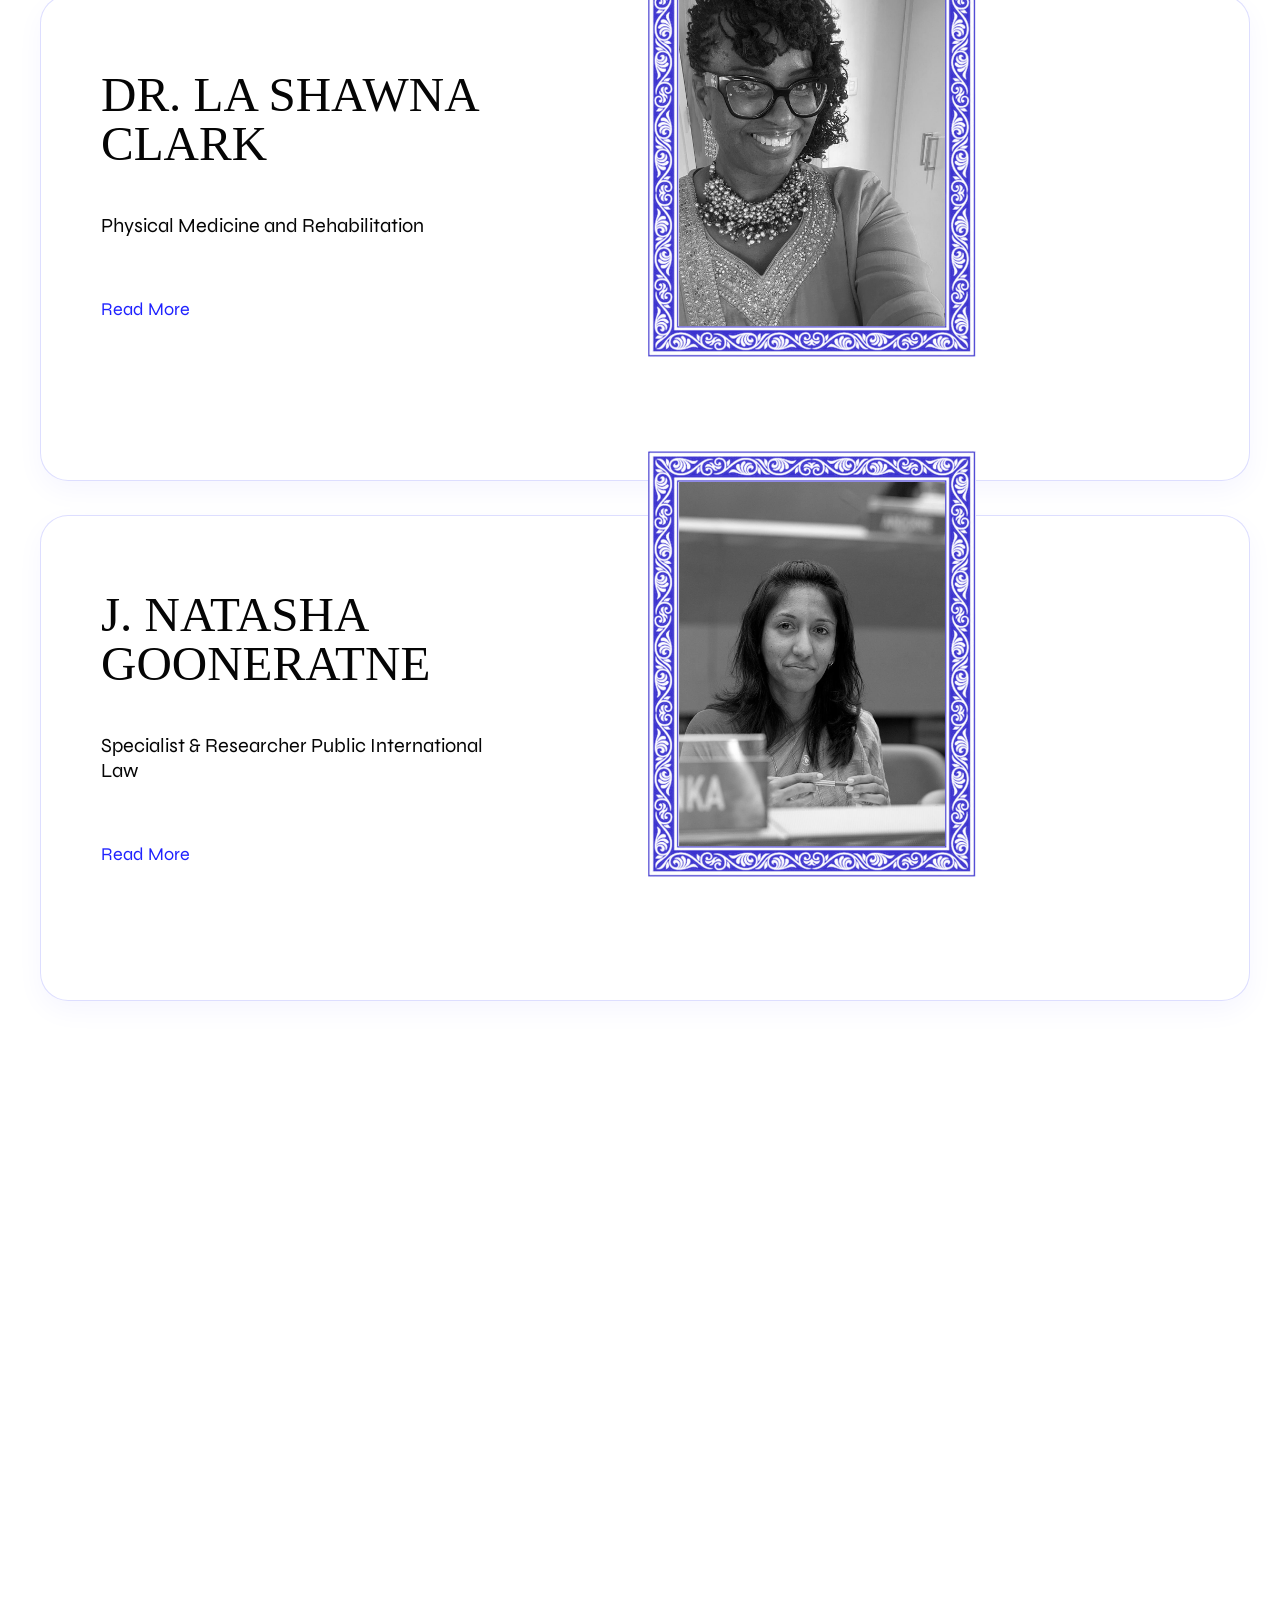
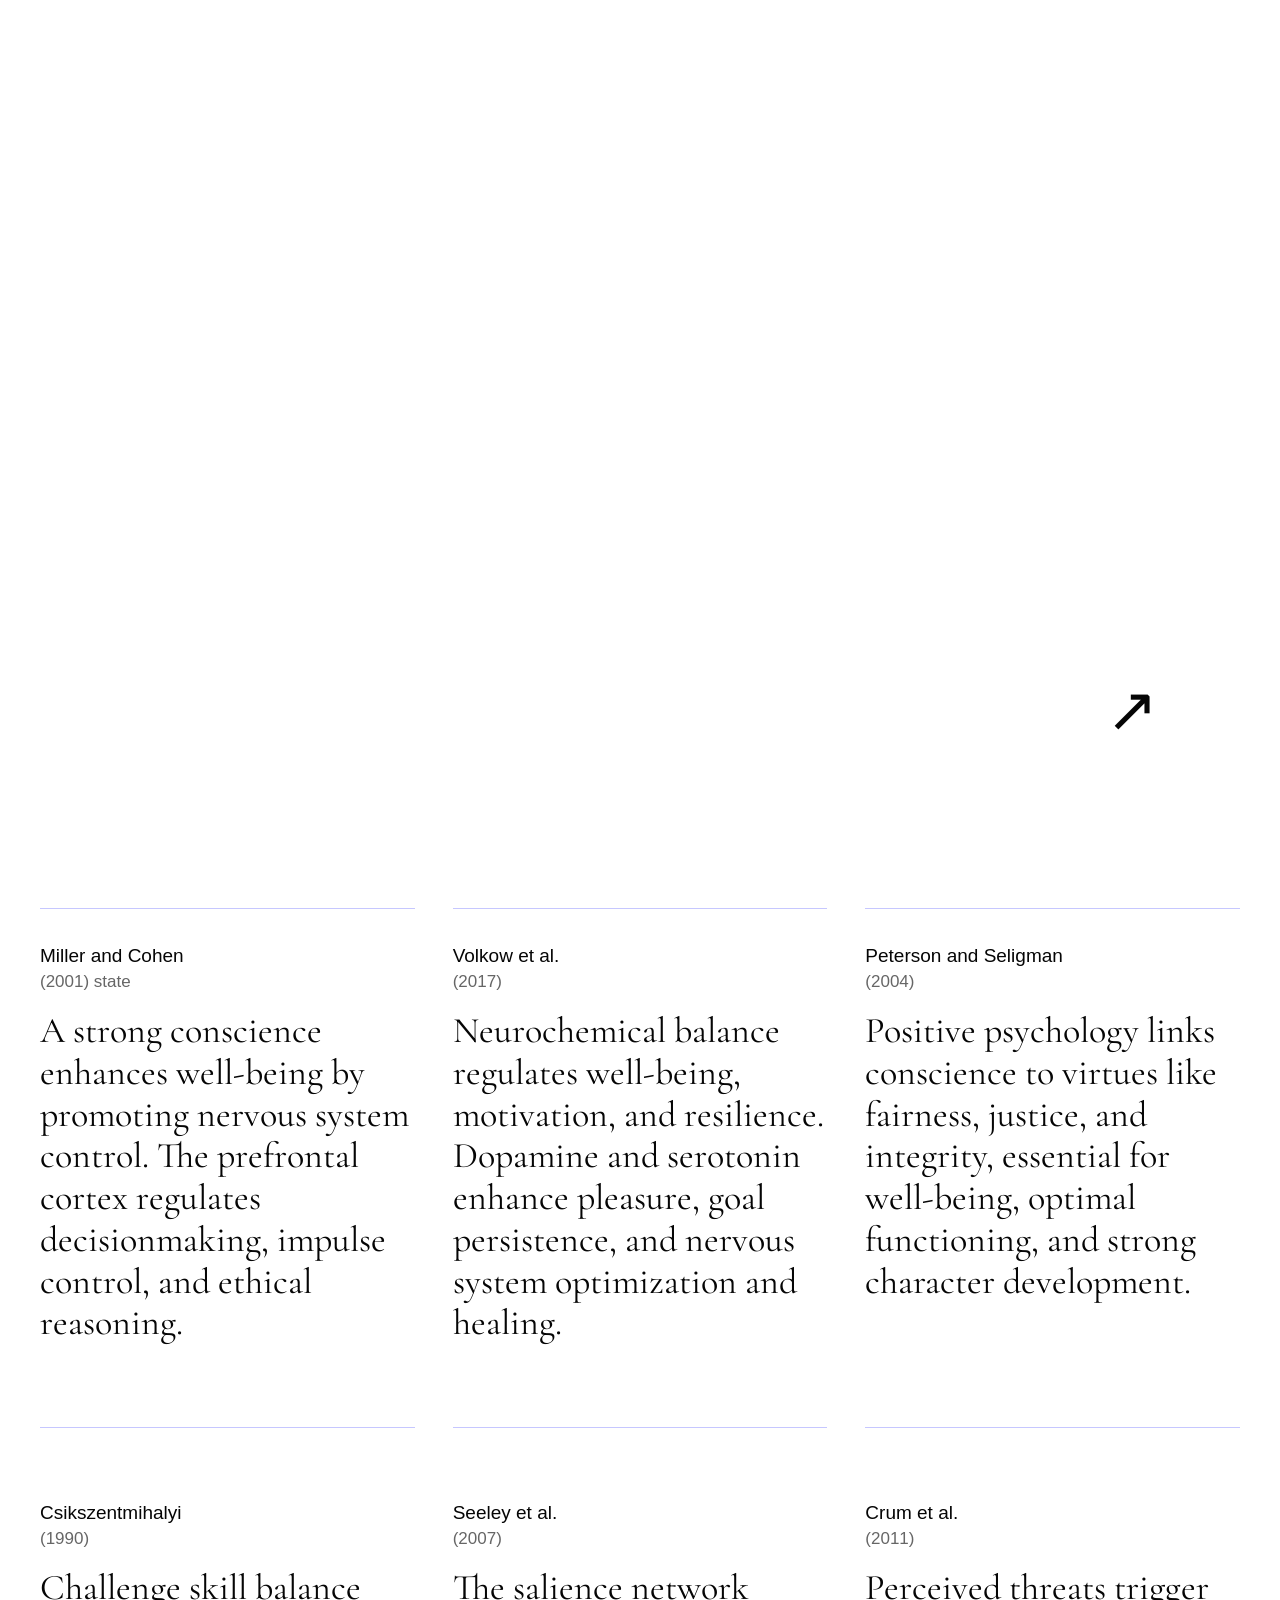
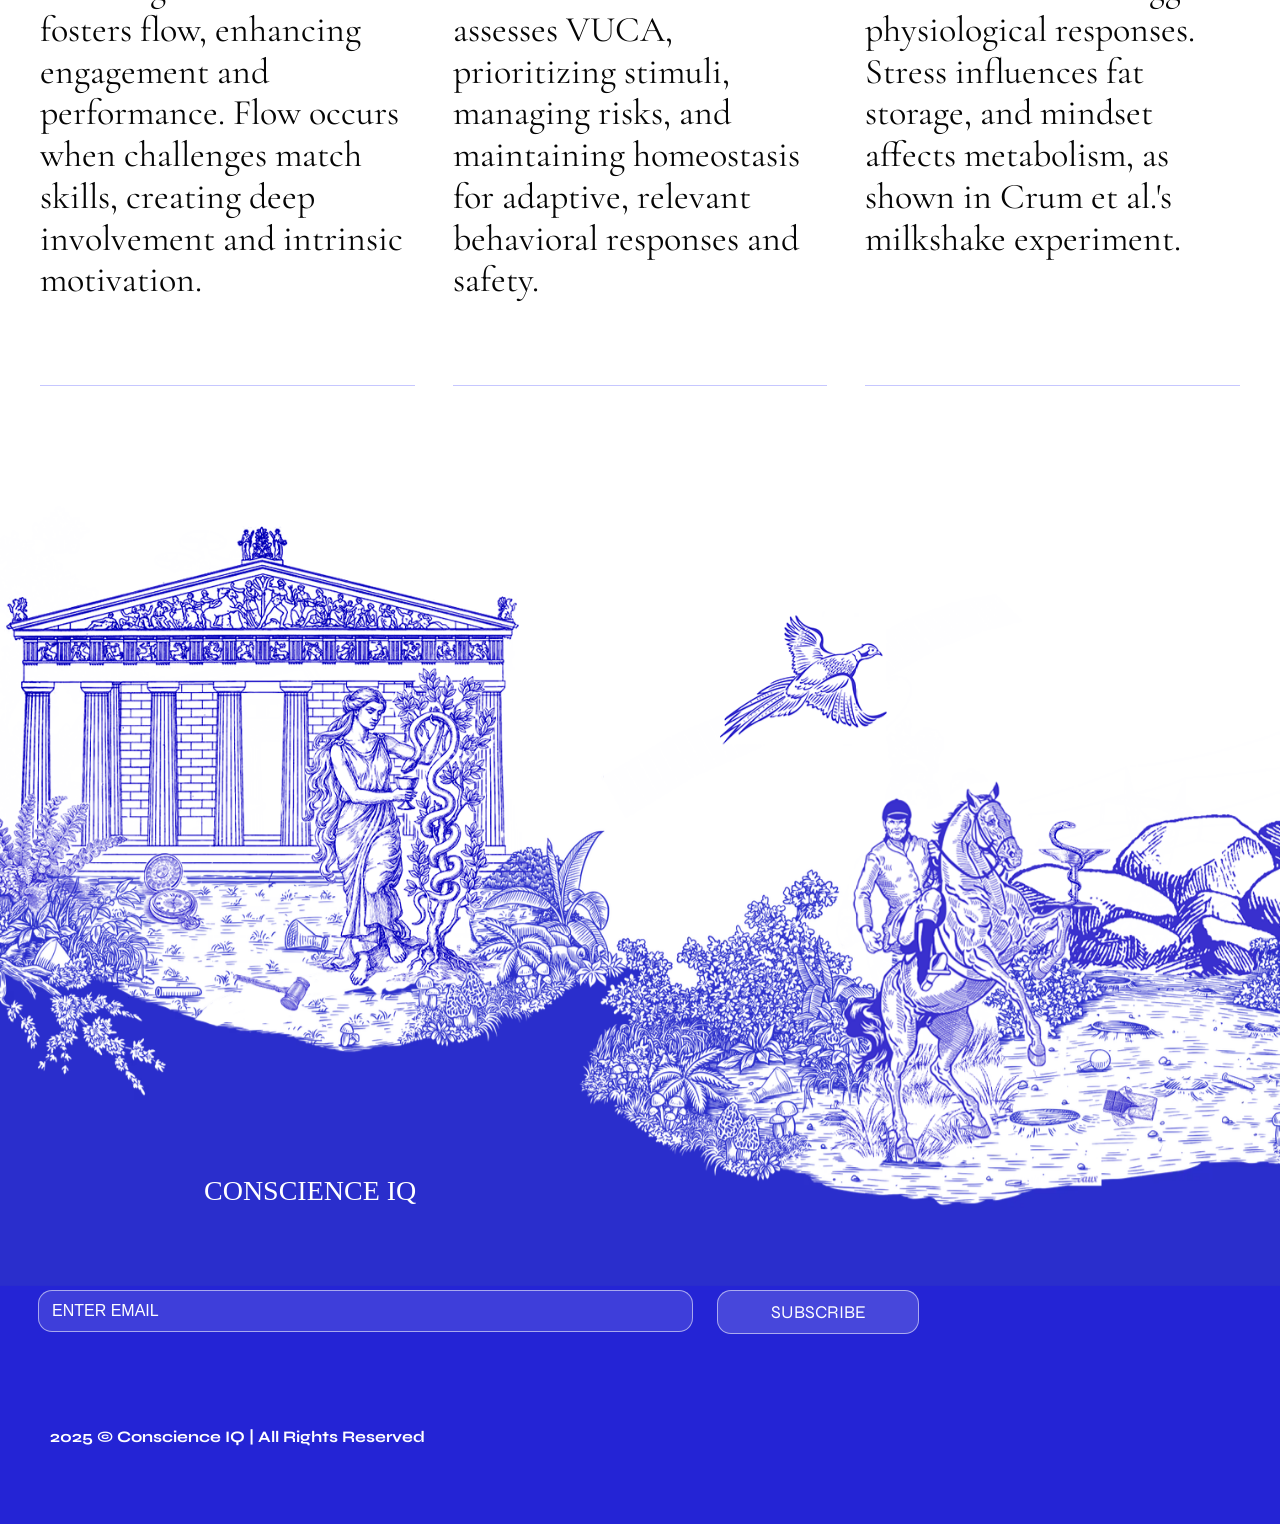
==== commit 48272bcc: "Point menu use cases to live URL" ====
--- a/index.html
+++ b/index.html
@@ -12,7 +12,7 @@
       <button class="menu-toggle" type="button" aria-expanded="false" aria-controls="site-menu">Menu</button>
       <nav id="site-menu" class="site-nav" aria-label="Main navigation">
         <a href="index.html">Home</a>
-        <a href="use-cases.html">Use Cases</a>
+        <a href="https://www.conscienceiq.com/use-cases">Use Cases</a>
       </nav>
     </header>
 
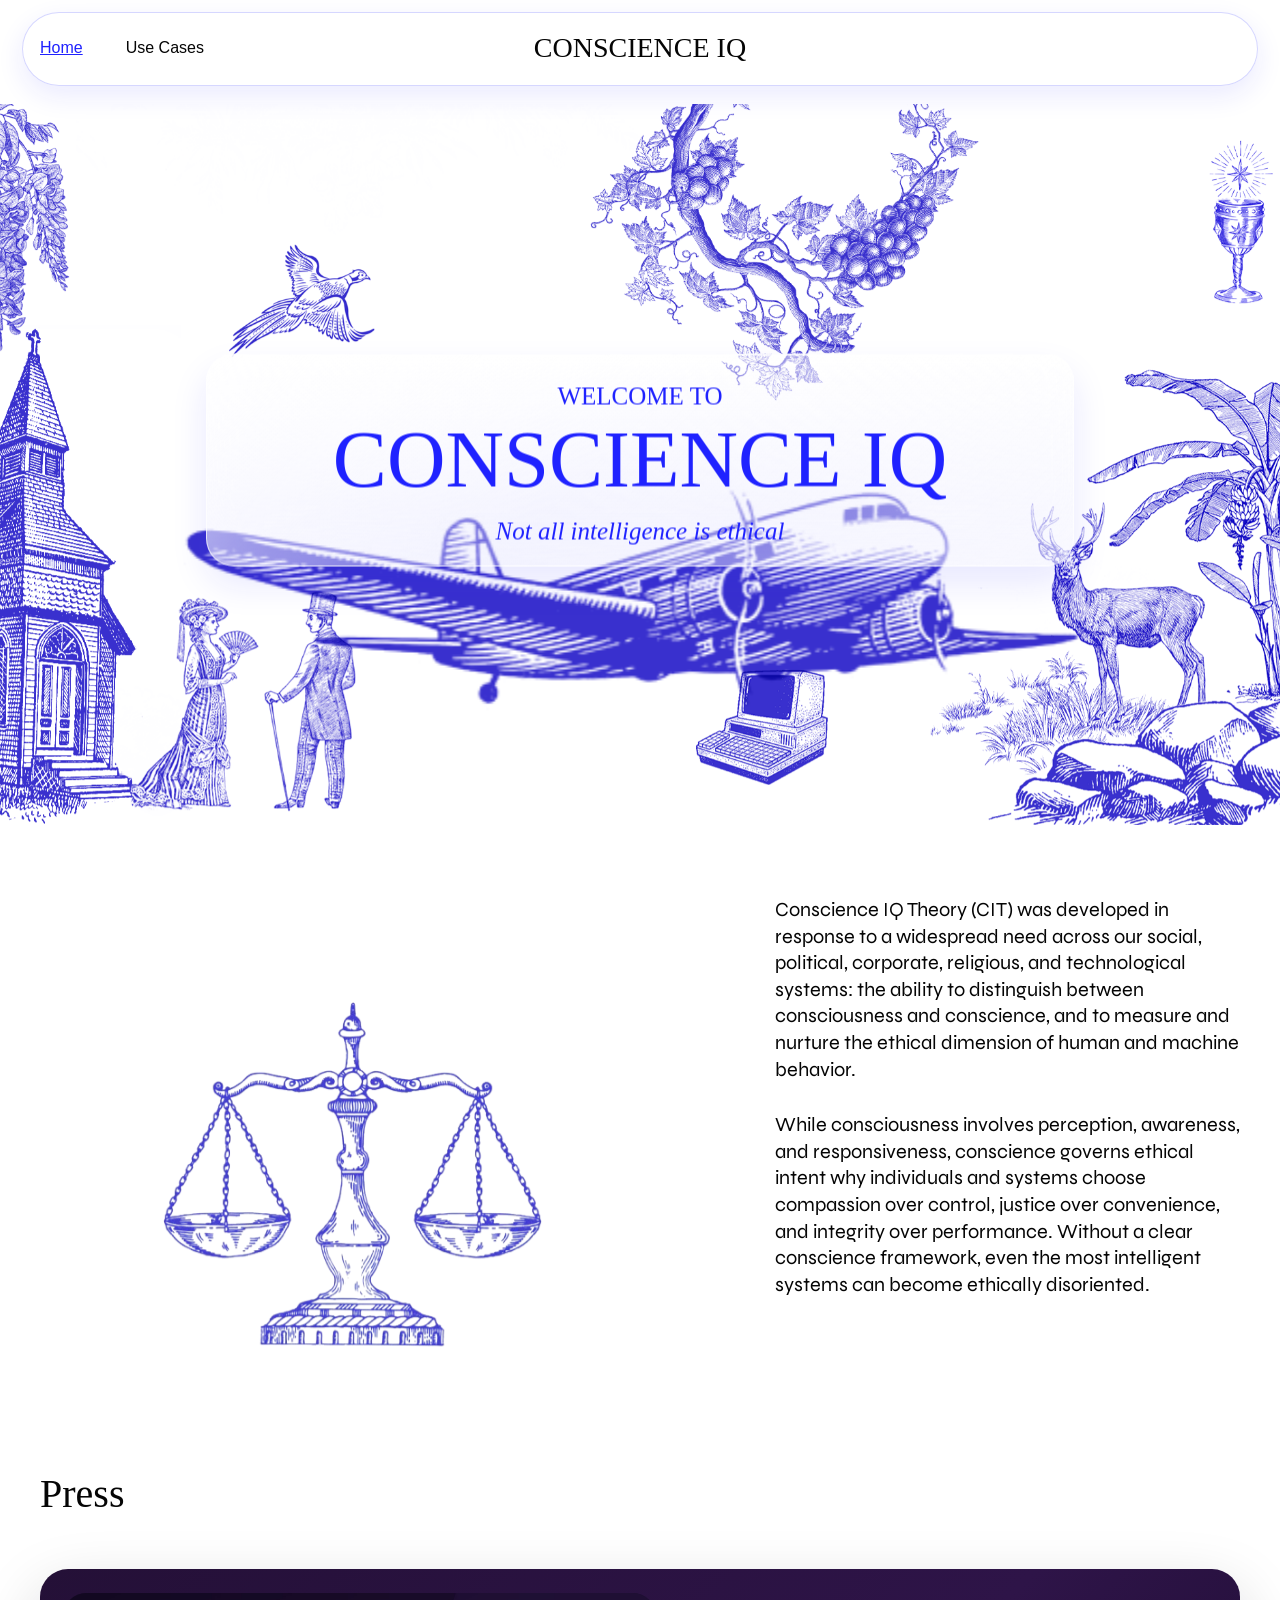
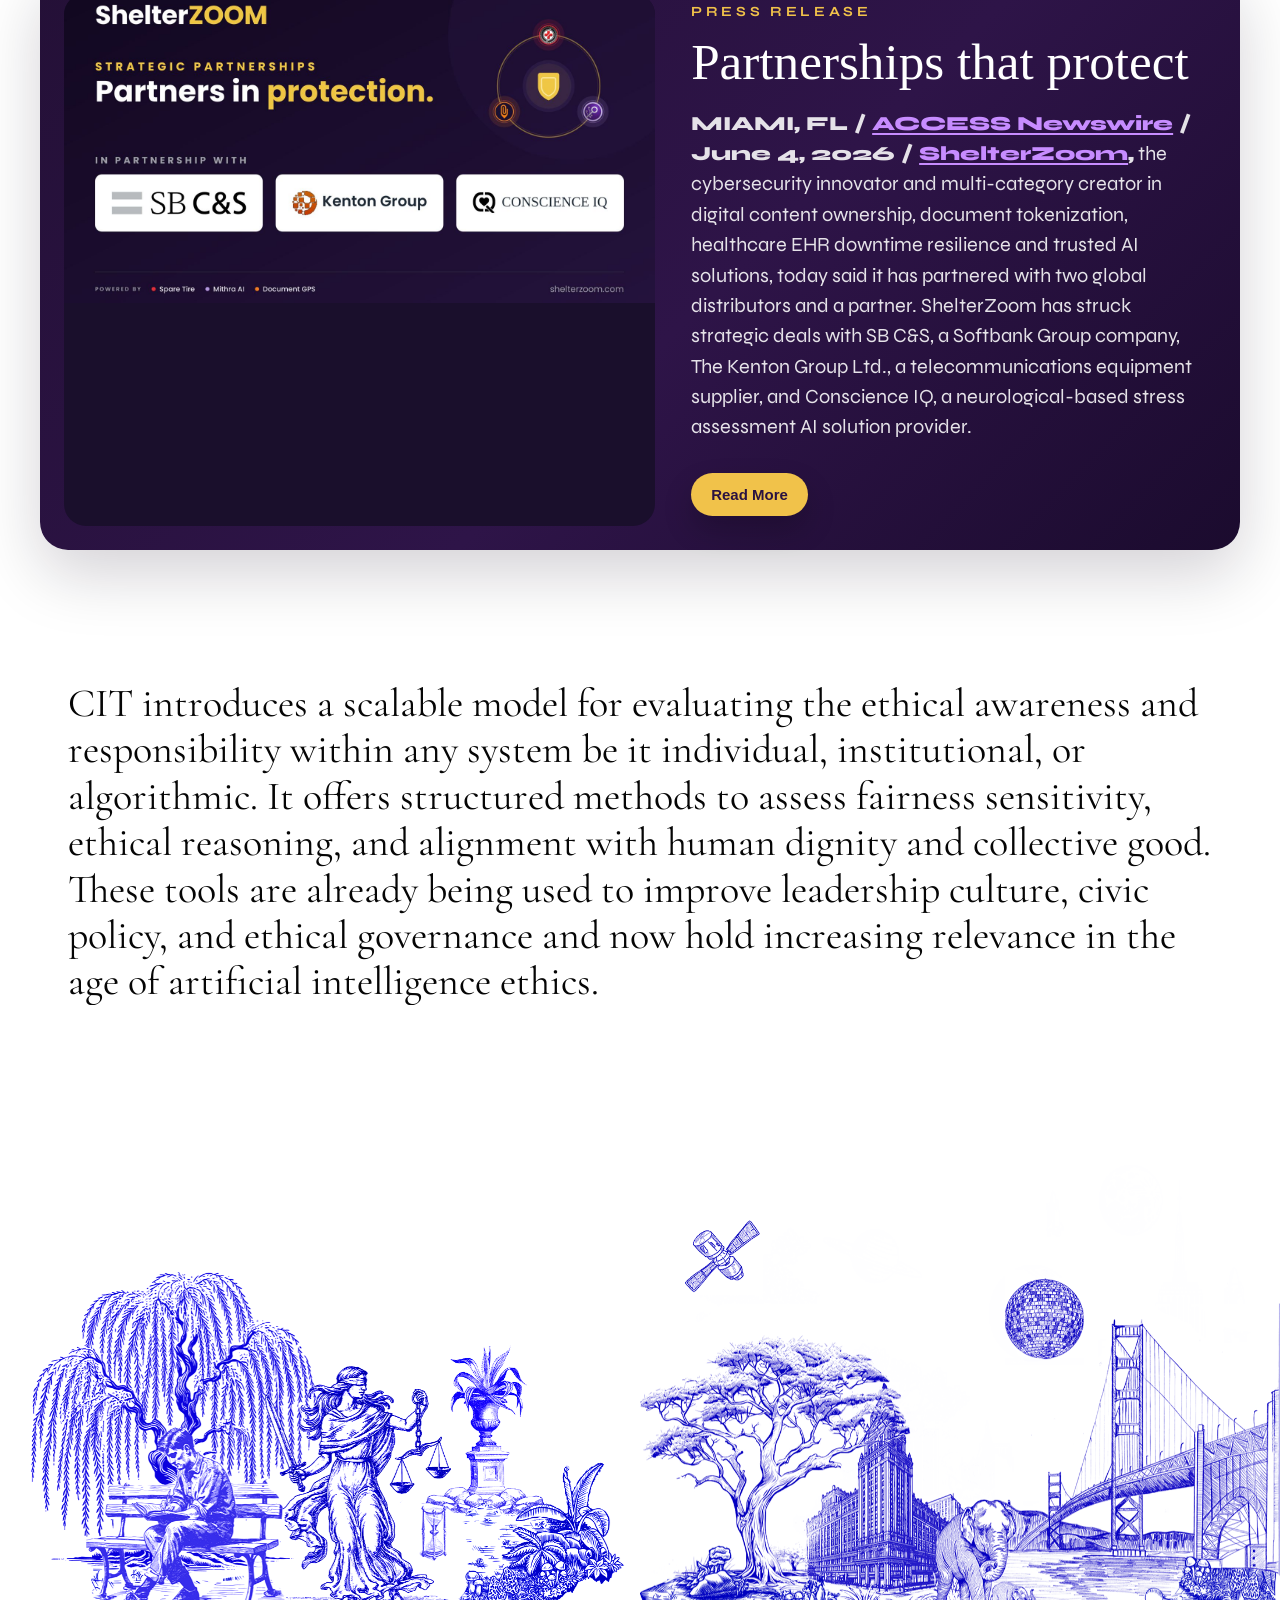
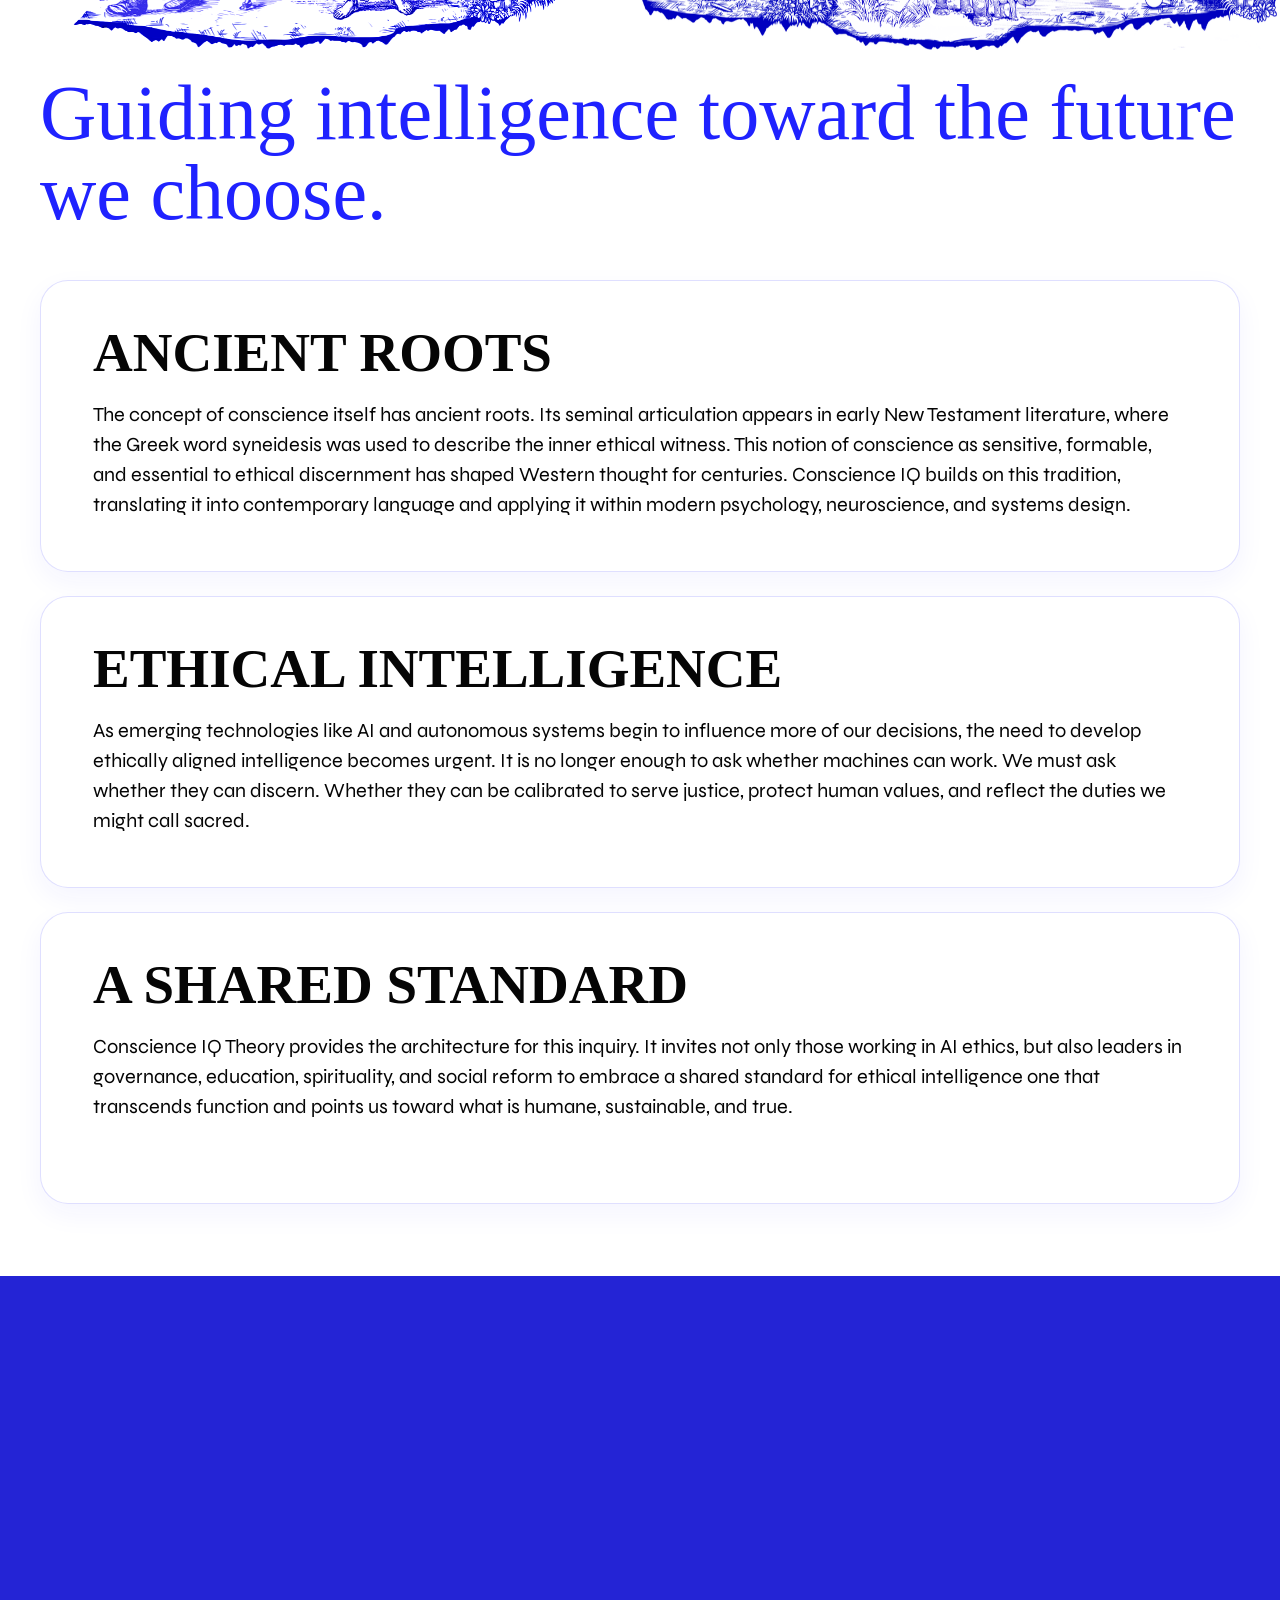
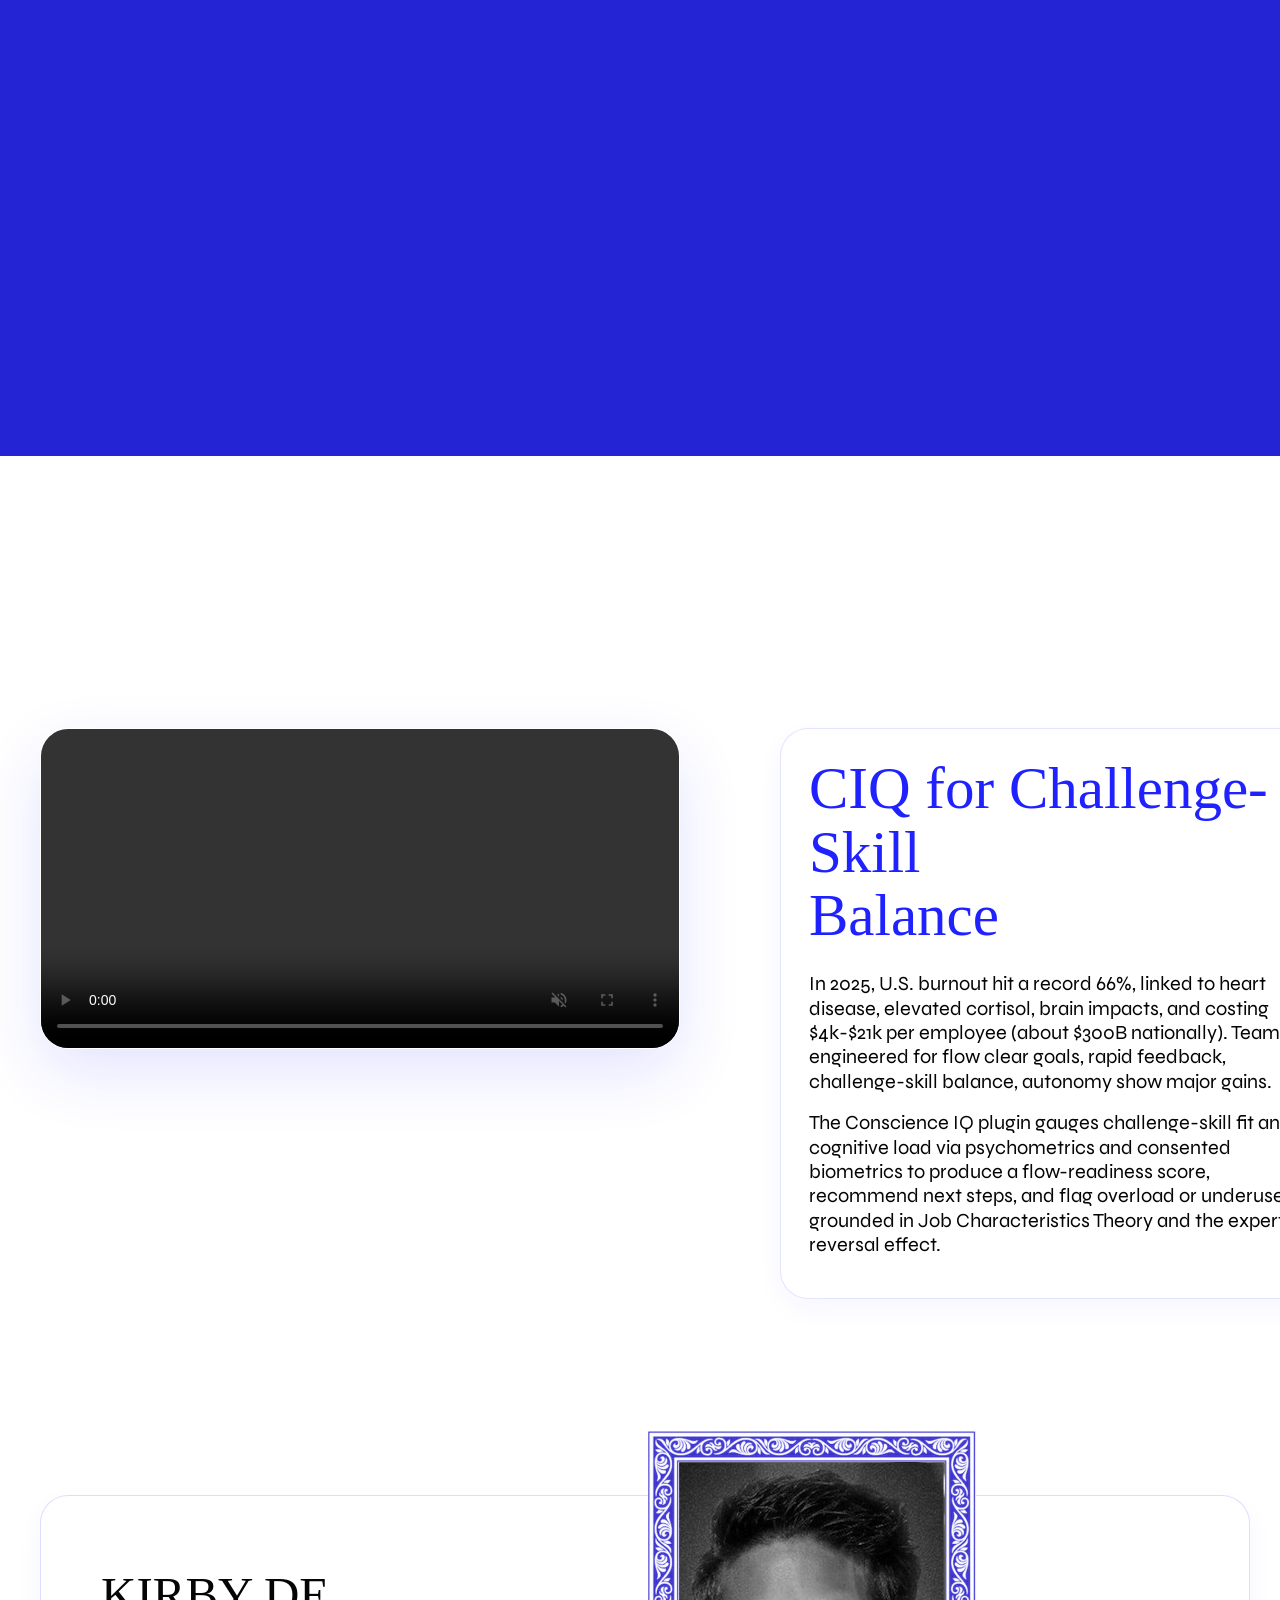
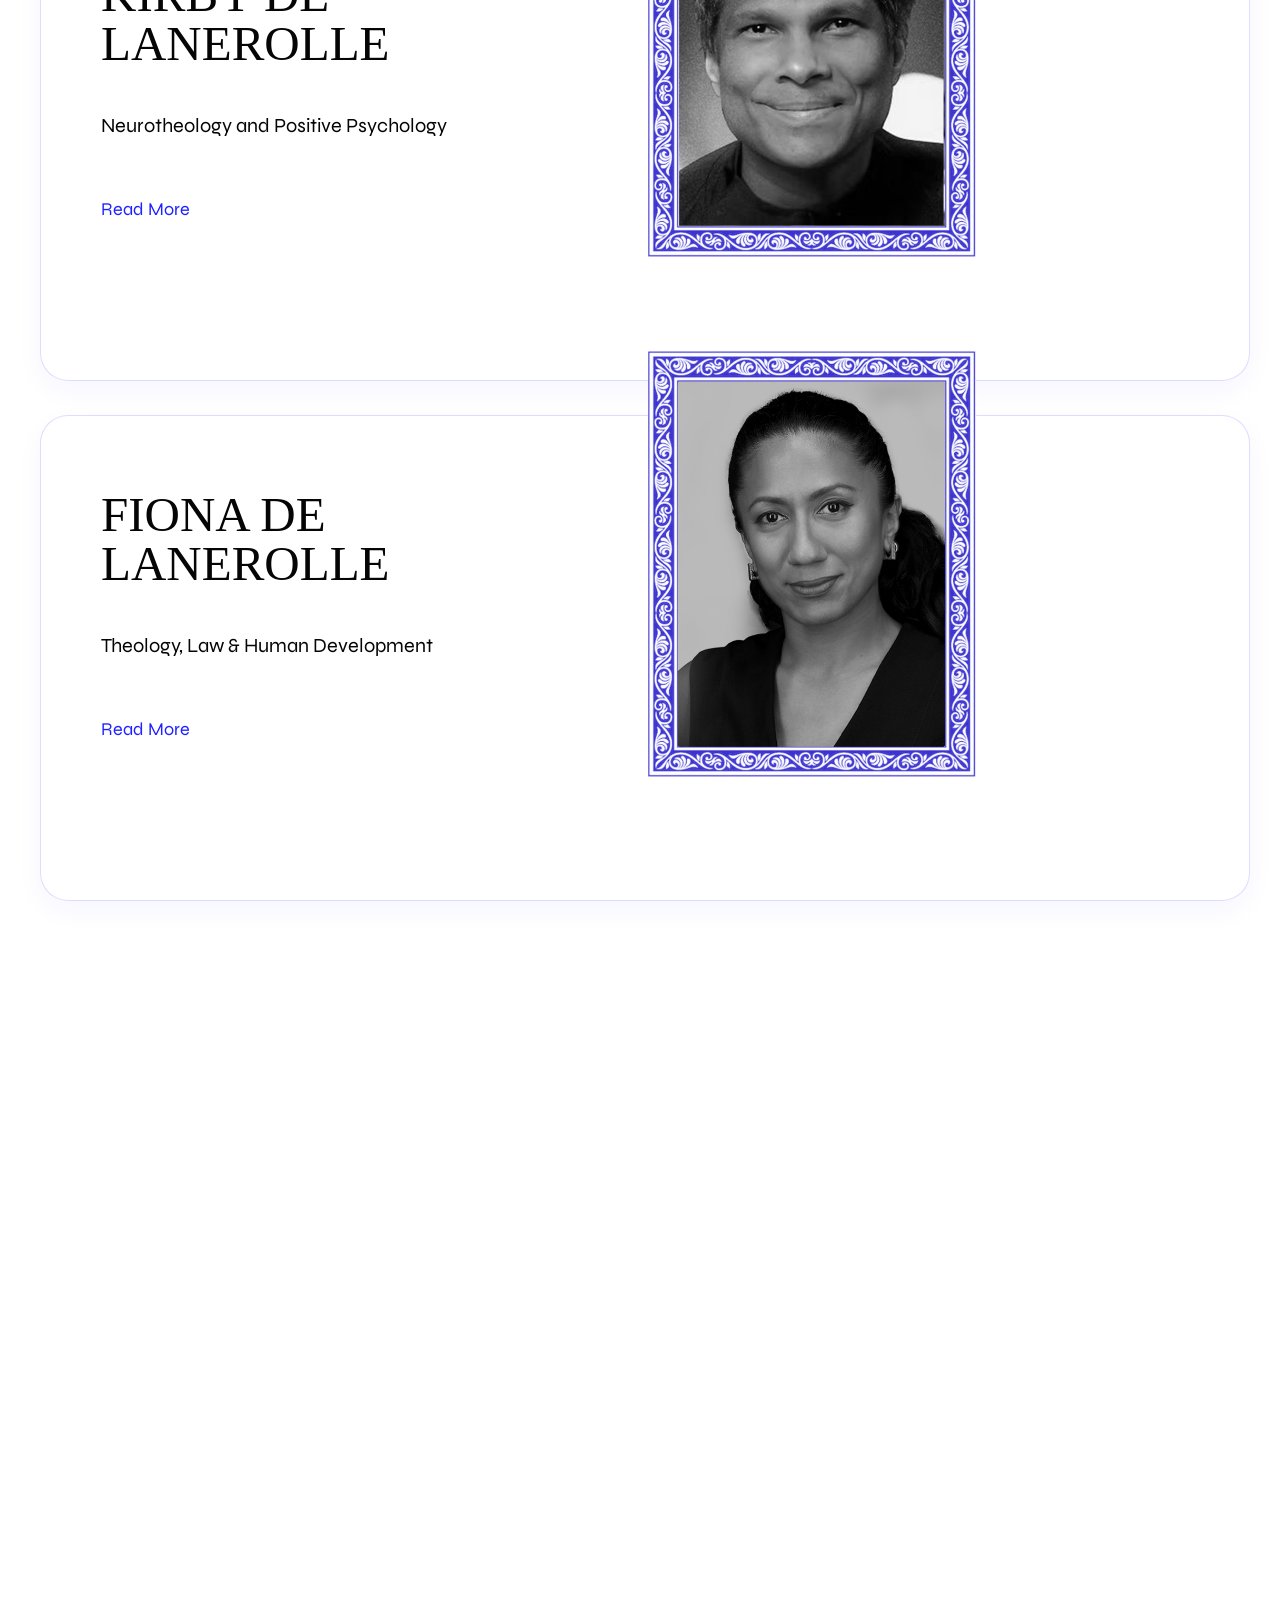
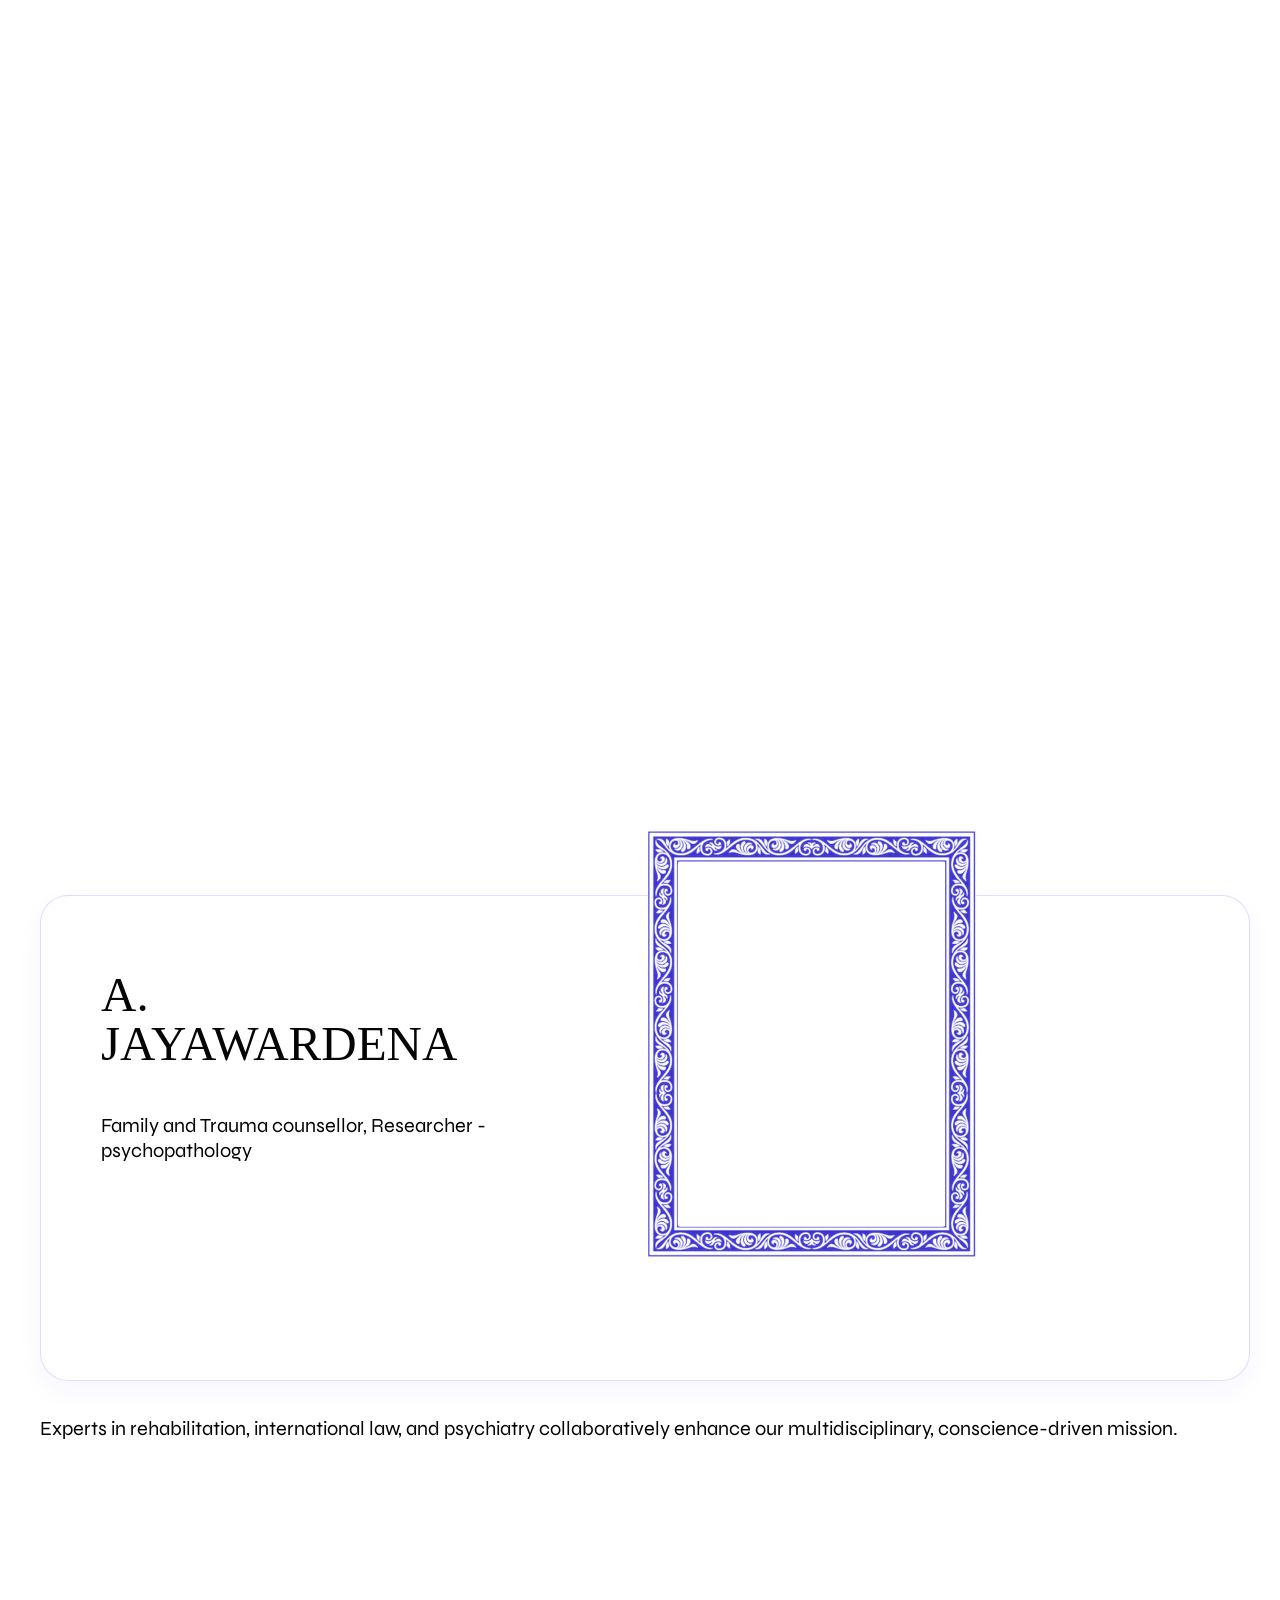
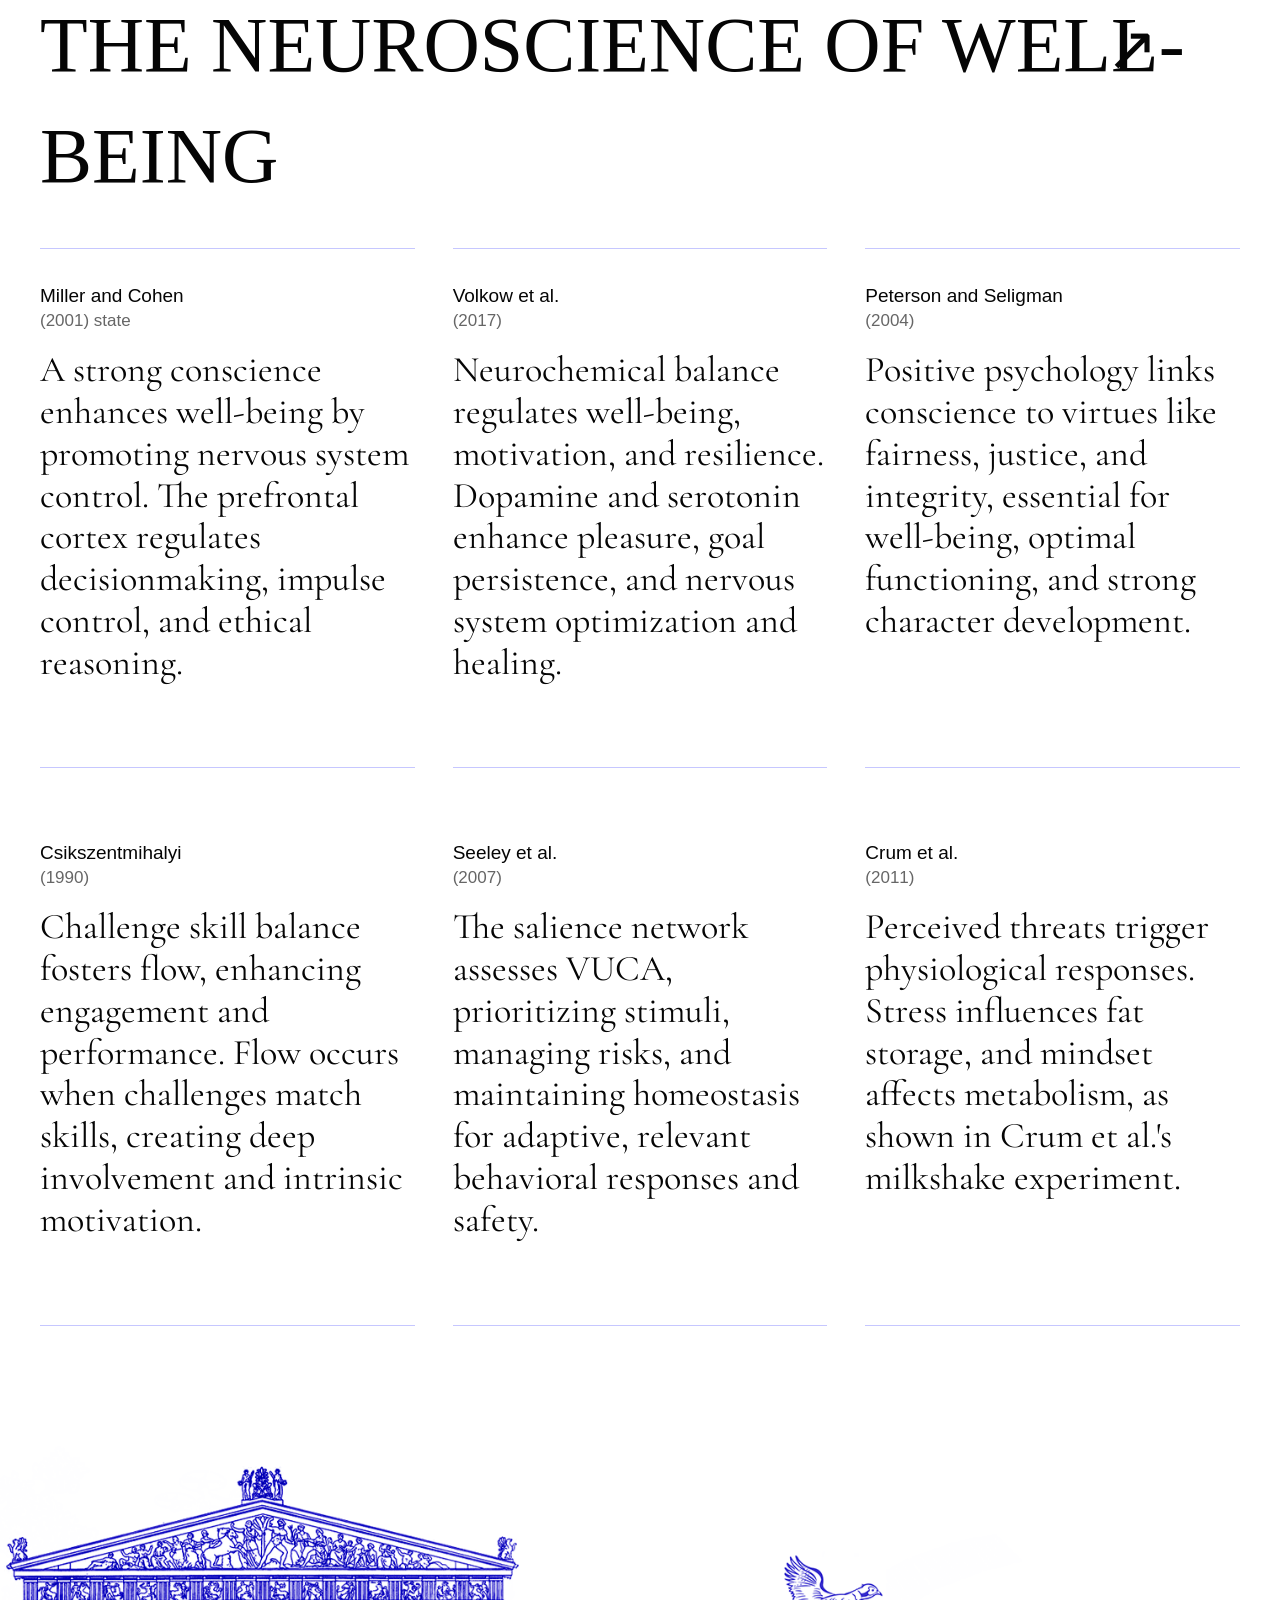
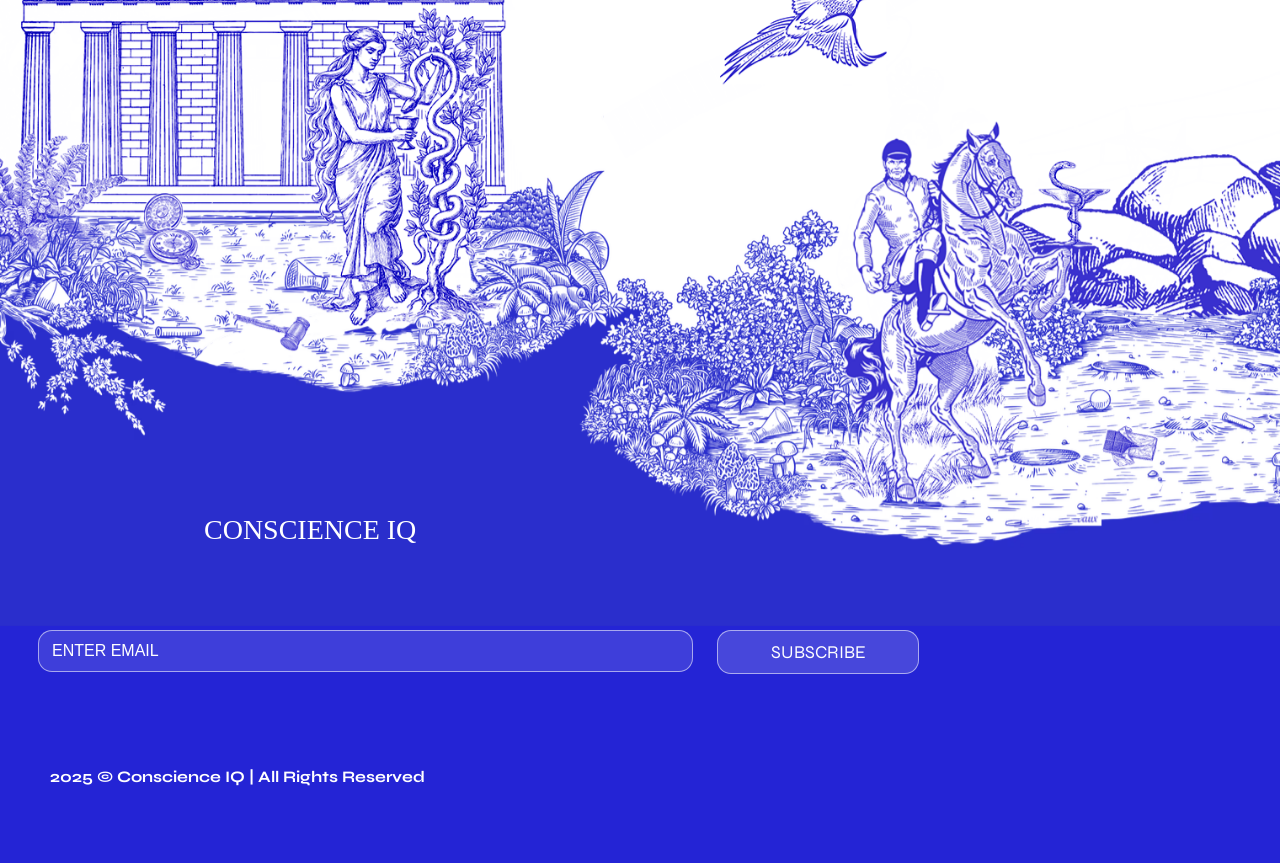
==== commit 7193bca2: "Move aeroplane into hero" ====
--- a/index.html
+++ b/index.html
@@ -24,6 +24,7 @@
           <h1>CONSCIENCE IQ</h1>
           <p class="hero-tagline">Not all intelligence is ethical</p>
         </div>
+        <img class="hero-plane" src="Images/214303b180e9acf7f811251fec10bd12.png" alt="" />
       </section>
 
       <section class="intro" id="theory">
@@ -56,7 +57,6 @@
 
       <section class="statement">
         <p>CIT introduces a scalable model for evaluating the ethical awareness and responsibility within any system be it individual, institutional, or algorithmic. It offers structured methods to assess fairness sensitivity, ethical reasoning, and alignment with human dignity and collective good. These tools are already being used to improve leadership culture, civic policy, and ethical governance and now hold increasing relevance in the age of artificial intelligence ethics.</p>
-        <img class="plane" src="Images/214303b180e9acf7f811251fec10bd12.png" alt="" />
       </section>
 
       <section class="roots-art">
--- a/styles.css
+++ b/styles.css
@@ -210,6 +210,18 @@
   font-weight: 400;
 }
 
+.hero-plane {
+  position: absolute;
+  right: clamp(24px, 6vw, 90px);
+  bottom: 22px;
+  z-index: 1;
+  width: min(360px, 27vw);
+  height: auto;
+  mix-blend-mode: multiply;
+  background: transparent;
+  pointer-events: none;
+}
+
 .hero-kicker {
   font-family: "CIQ Cormorant", Georgia, serif !important;
   font-size: 25px !important;
@@ -1230,6 +1242,10 @@
     min-width: 1600px;
   }
 
+  .hero-plane {
+    display: none;
+  }
+
   .hero-title {
     top: 50%;
   }
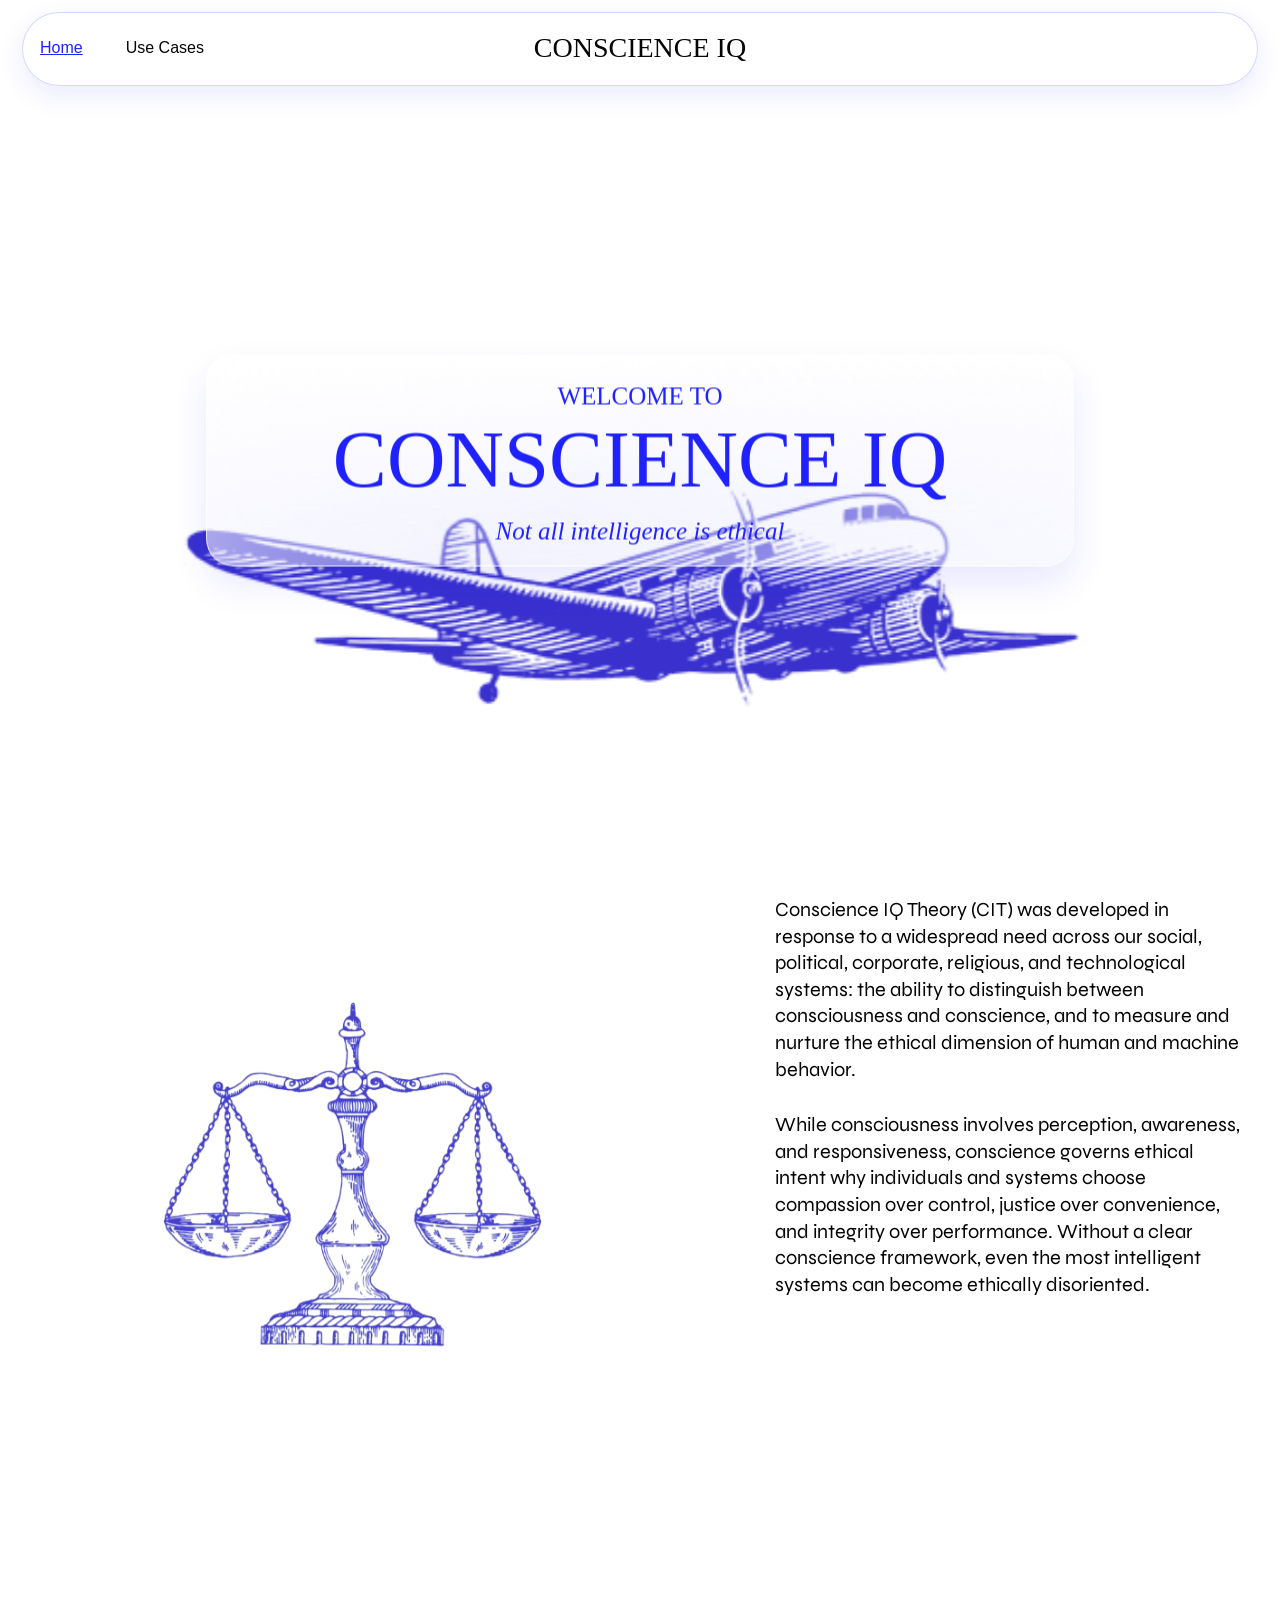
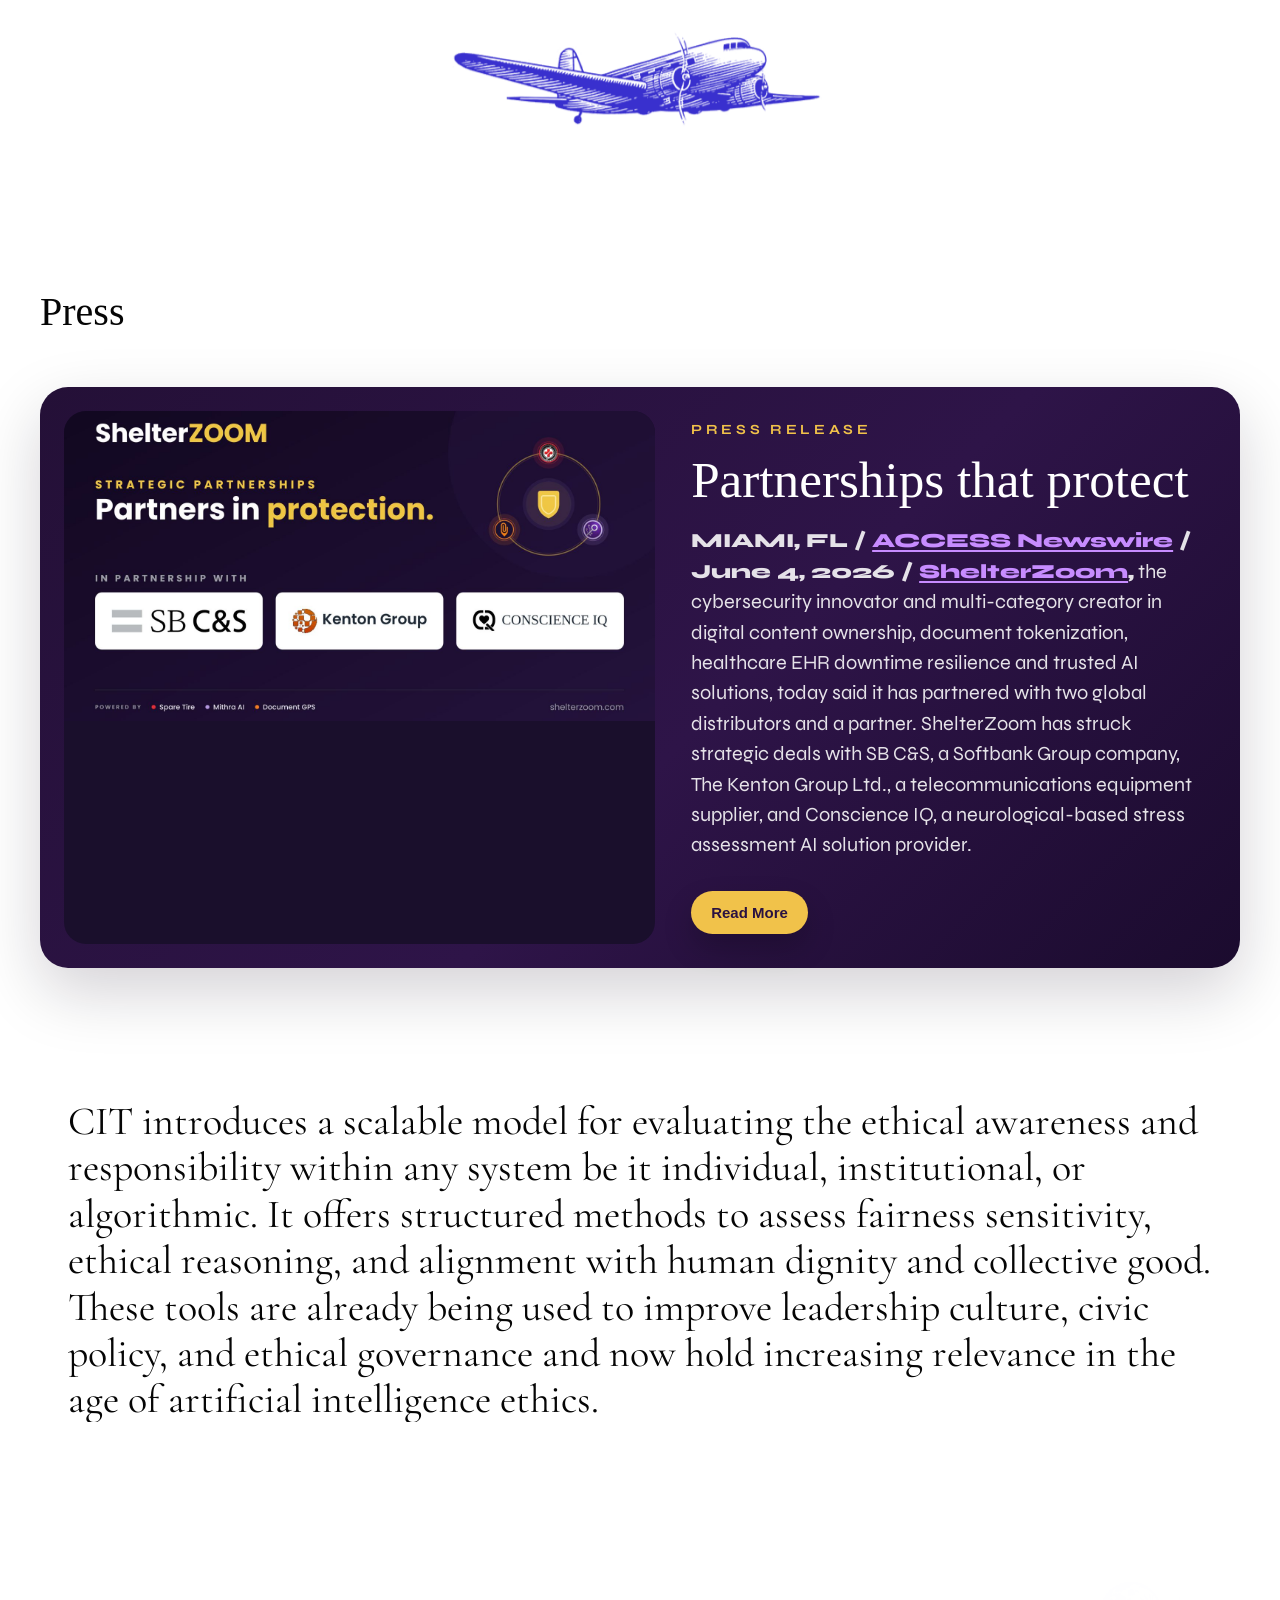
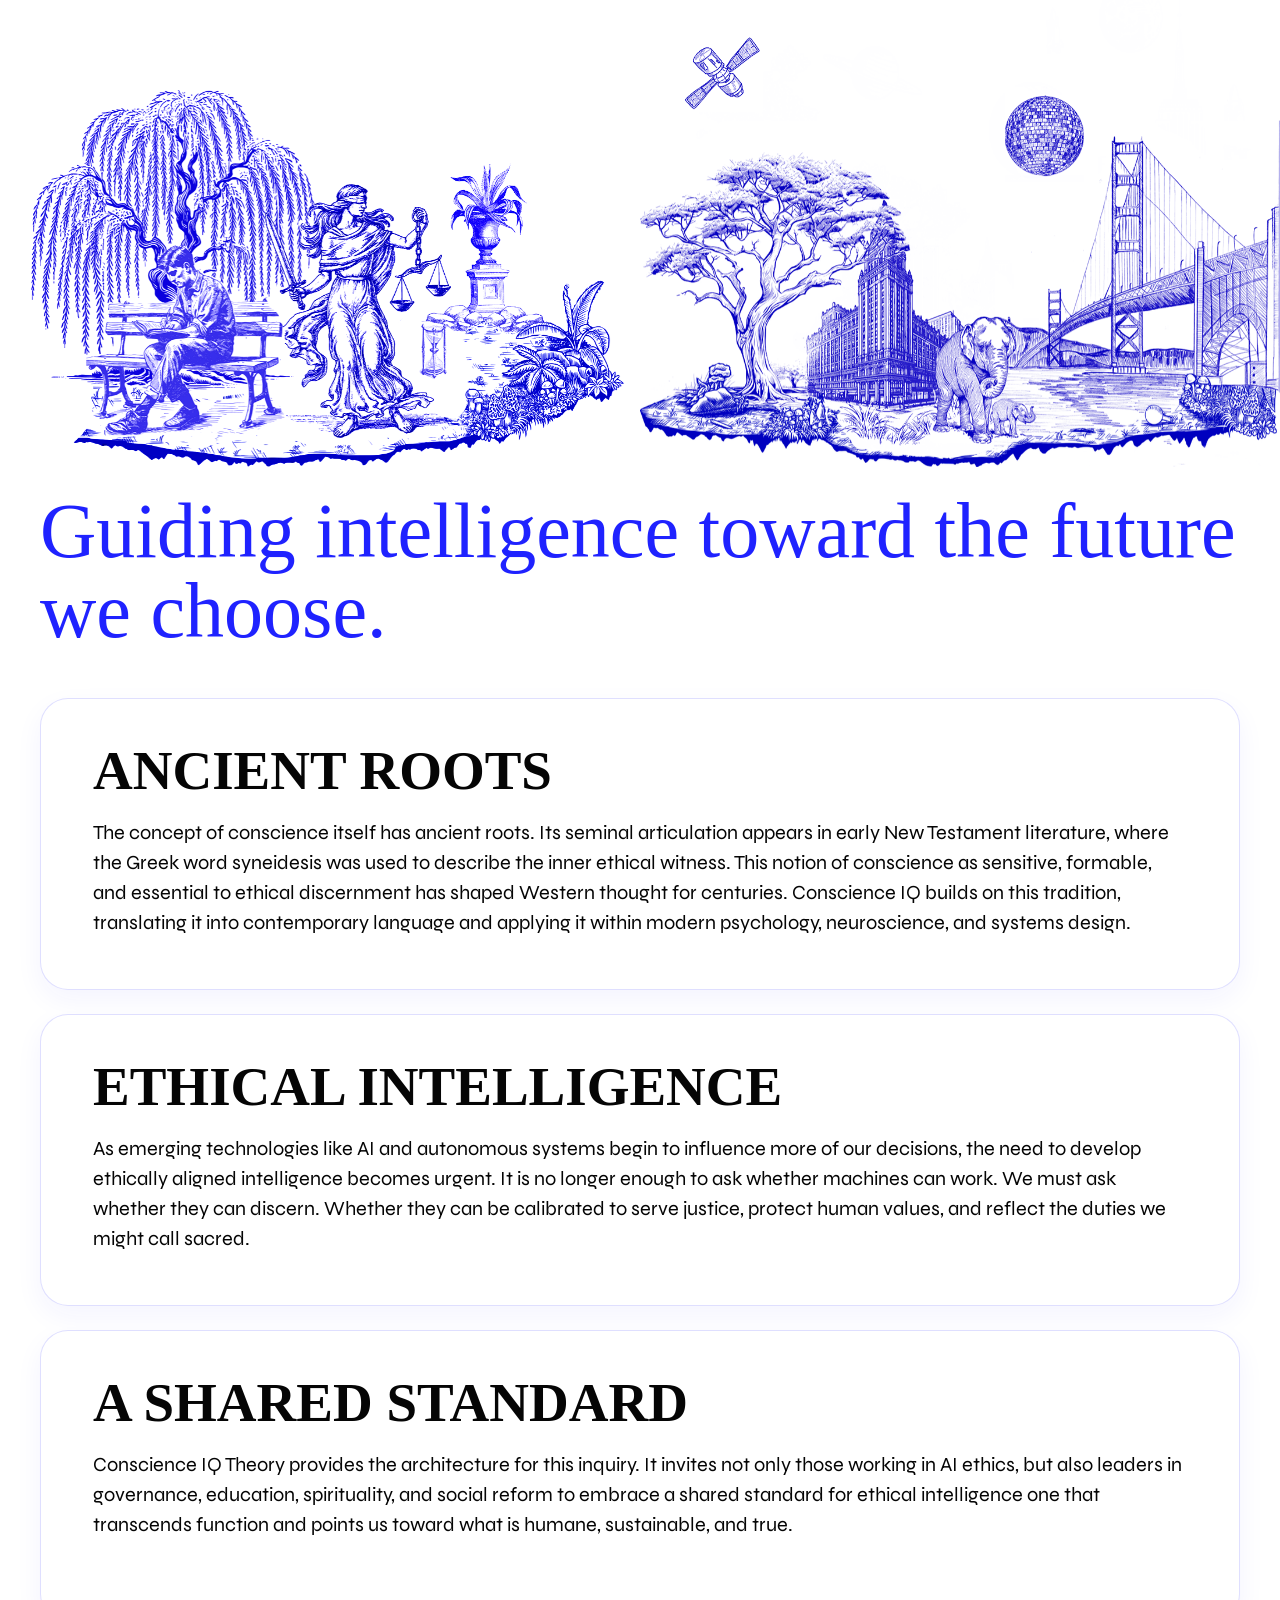
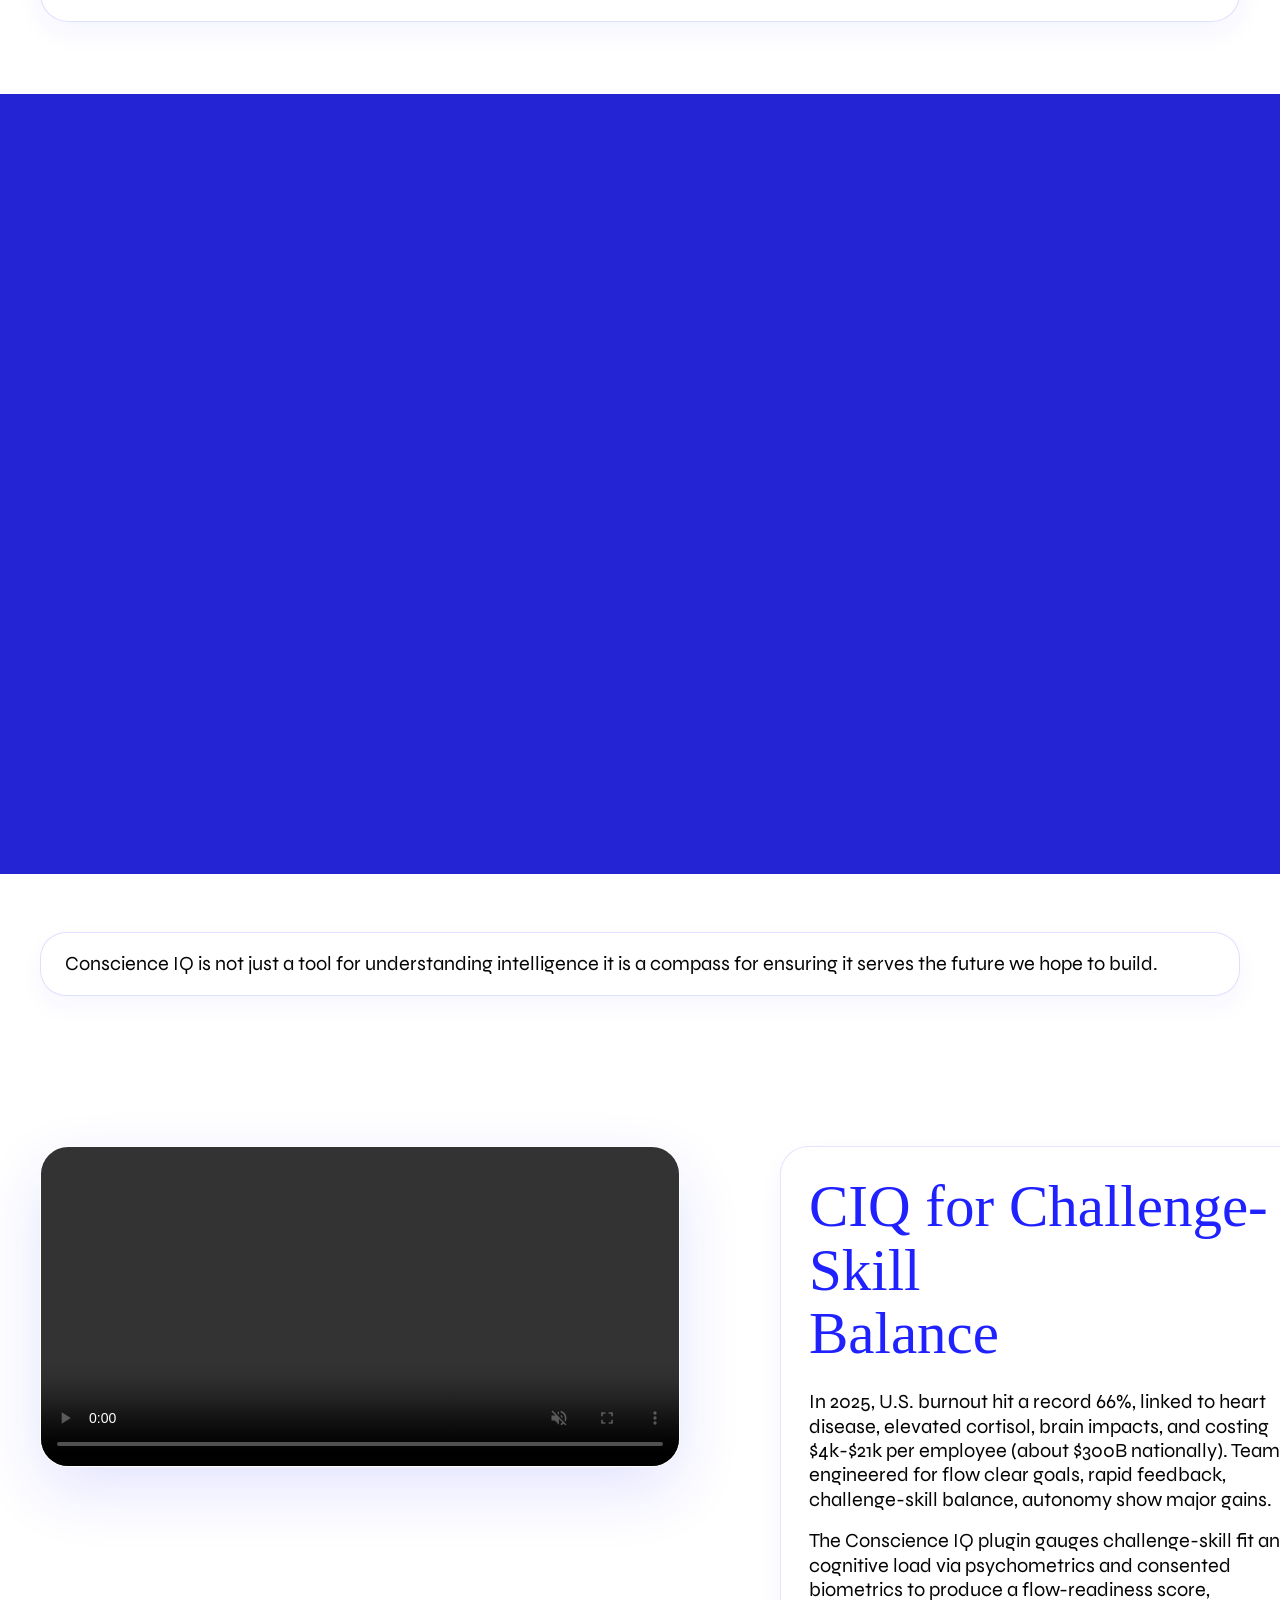
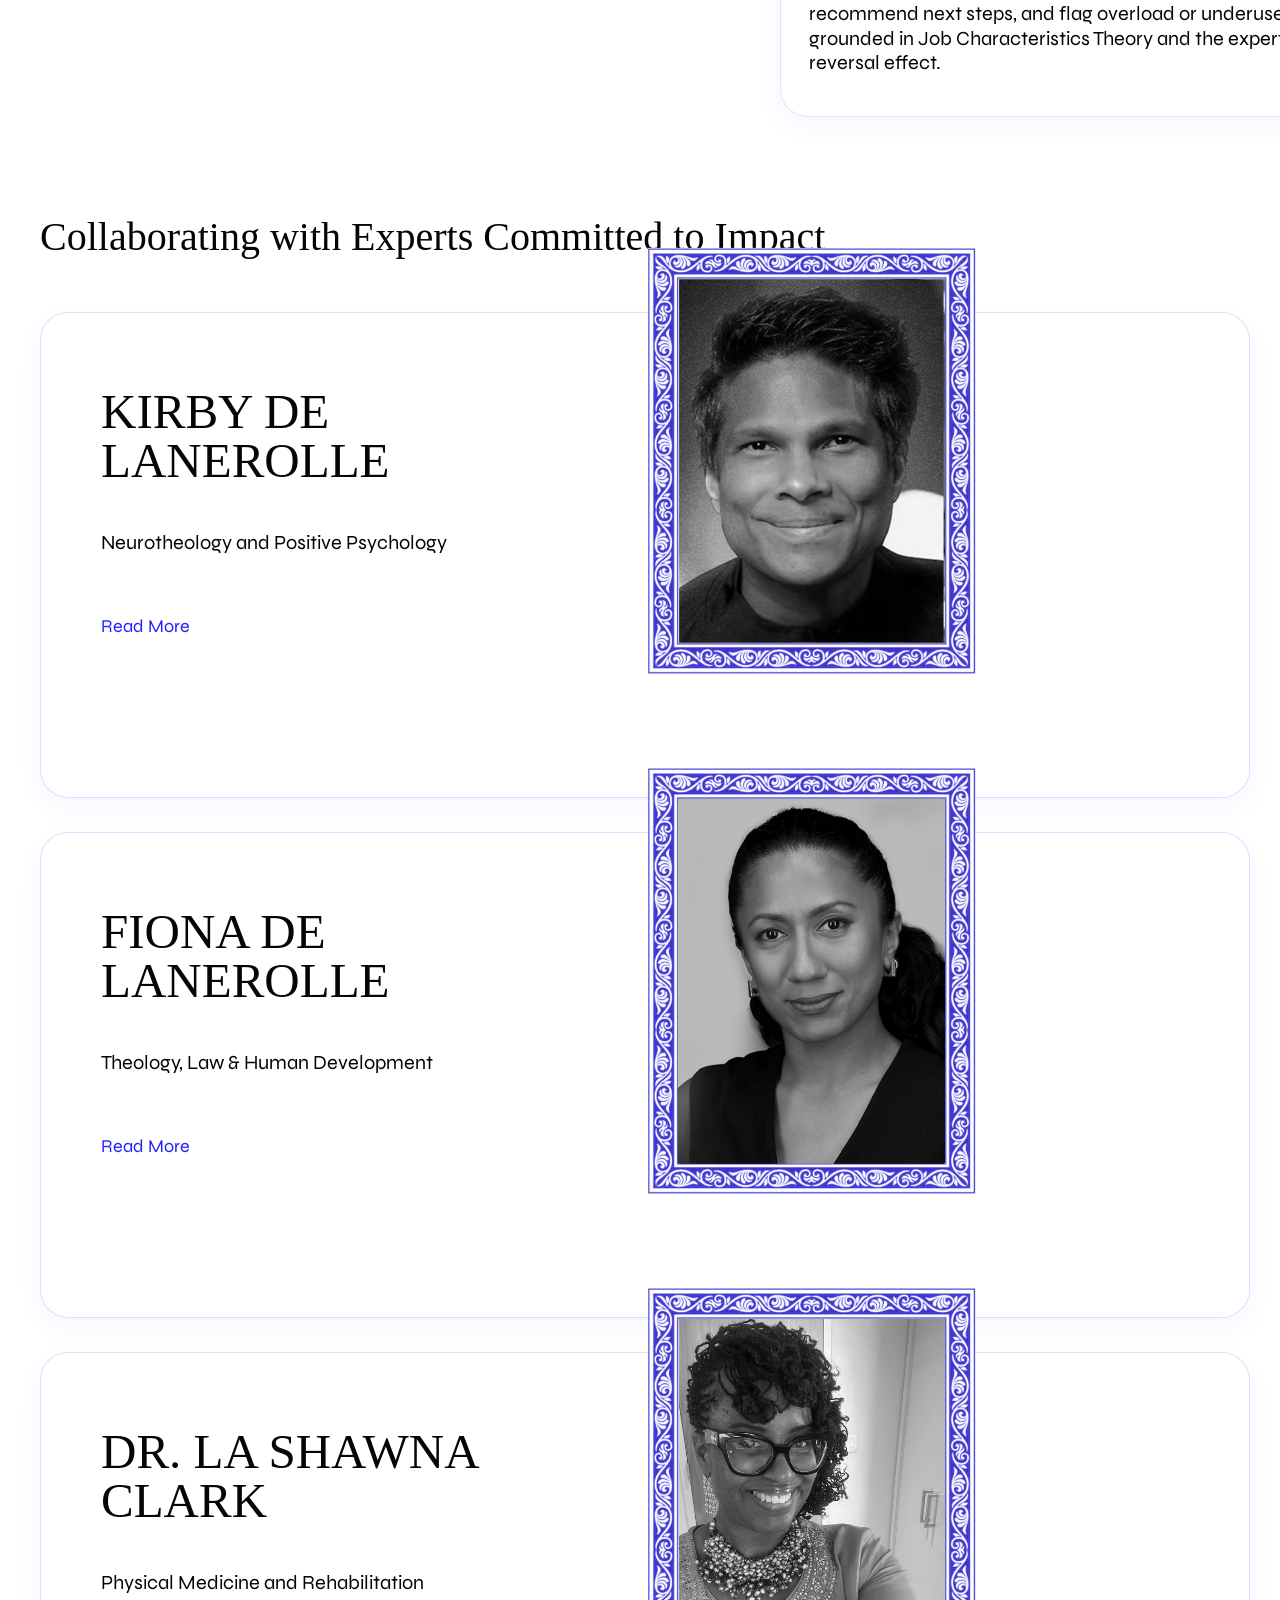
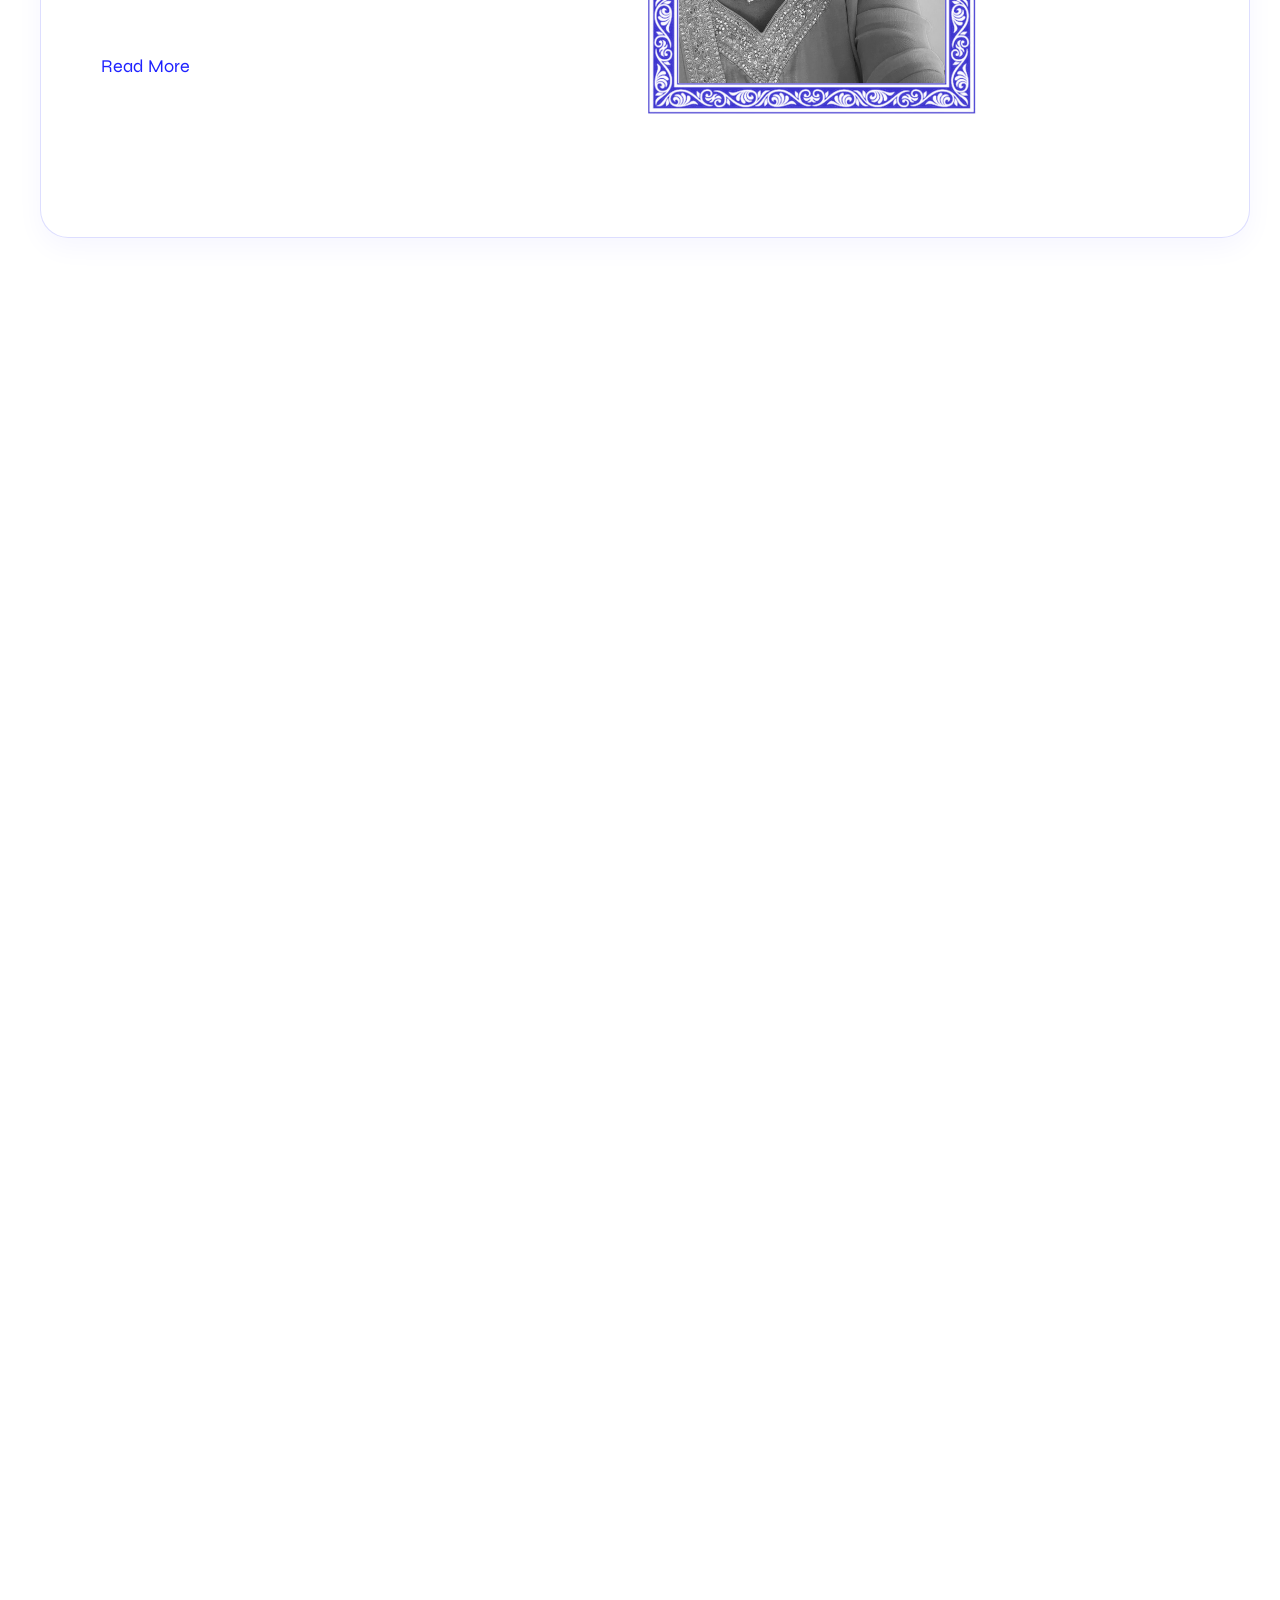
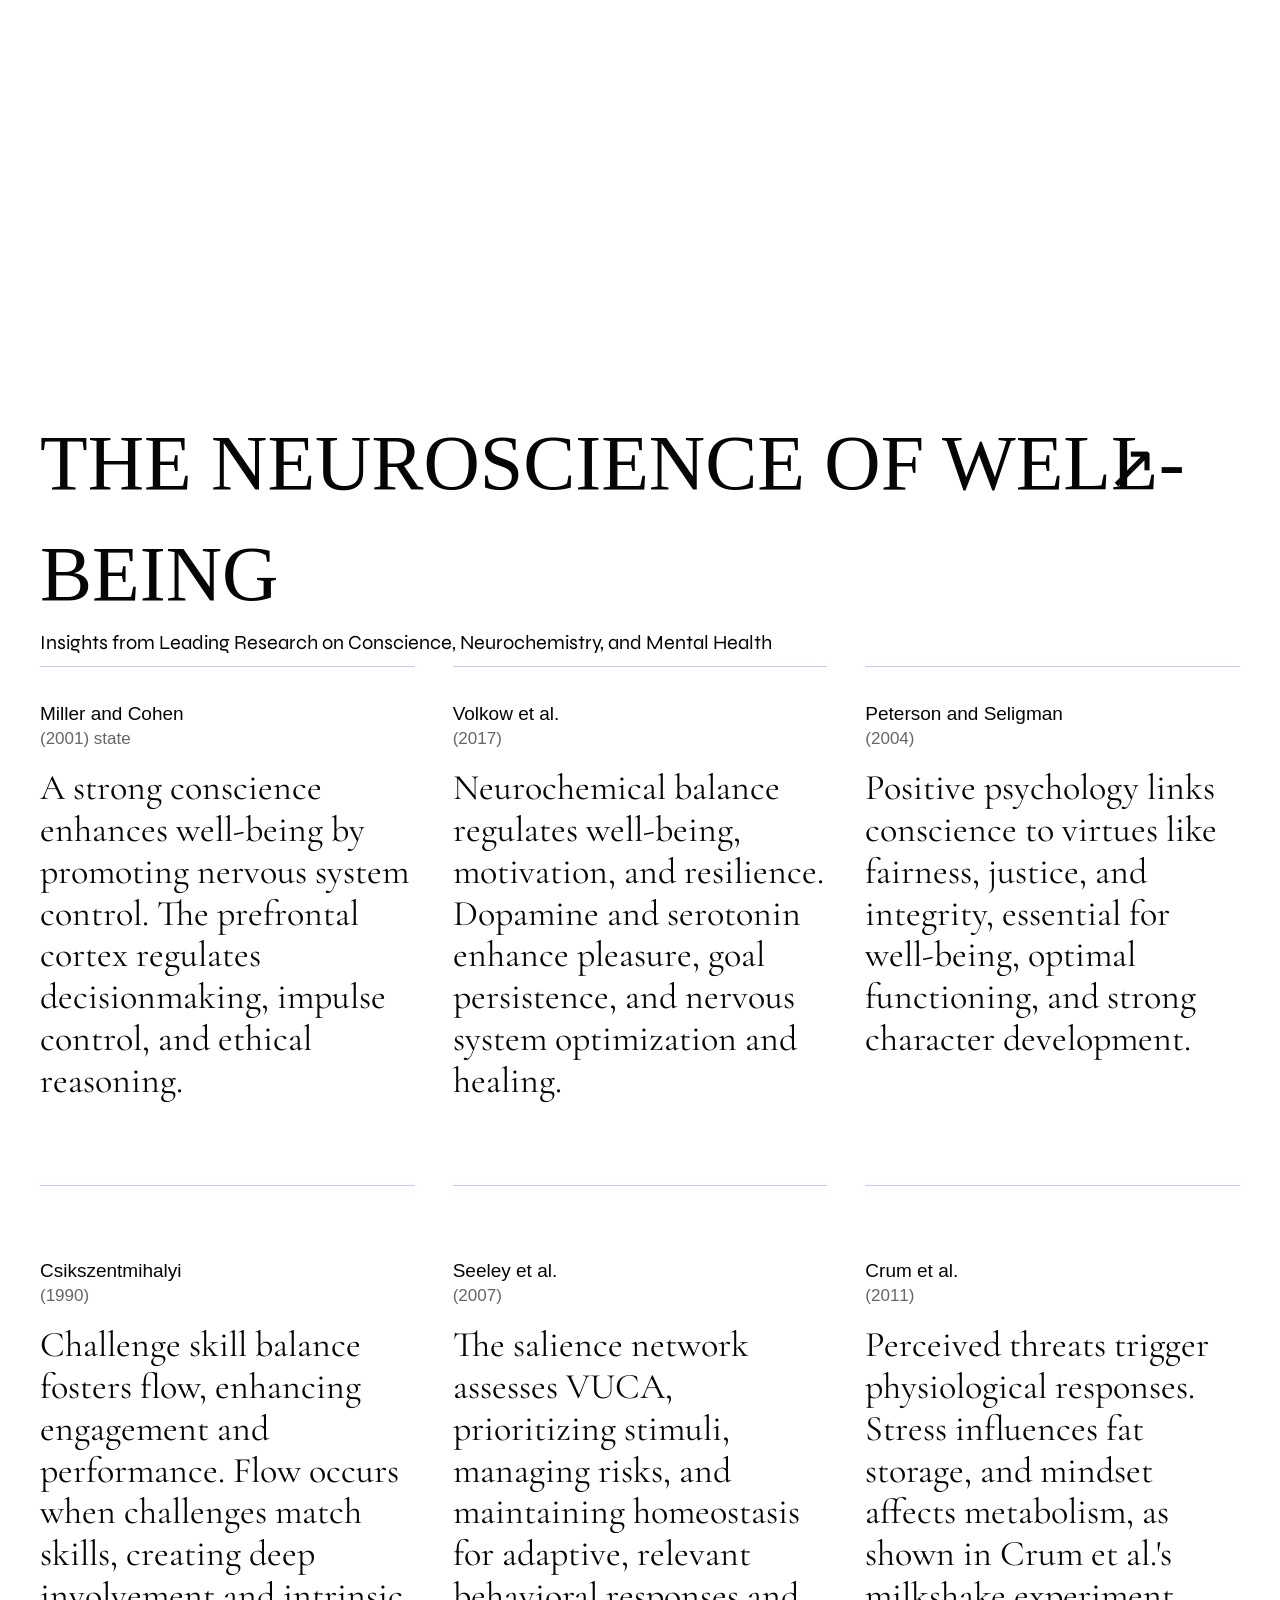
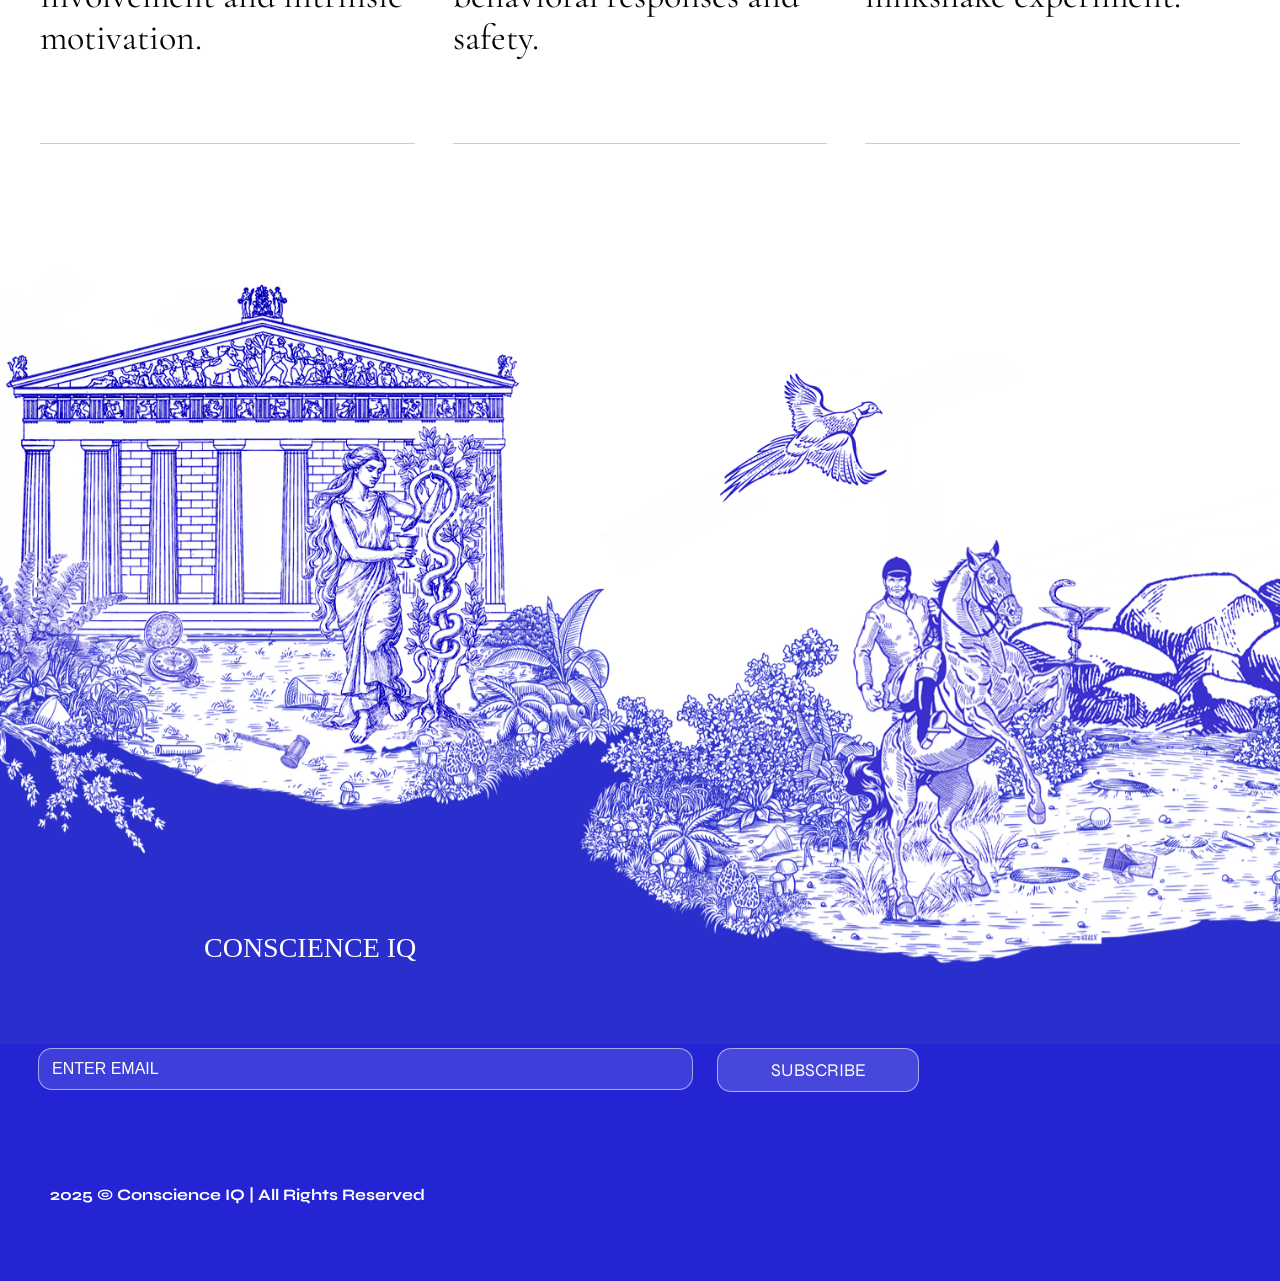
==== commit aaf84a79: "Place aeroplane between sections" ====
--- a/index.html
+++ b/index.html
@@ -35,6 +35,10 @@
         </div>
       </section>
 
+      <section class="plane-break" aria-hidden="true">
+        <img src="Images/214303b180e9acf7f811251fec10bd12.png" alt="" />
+      </section>
+
       <section class="press" id="press" aria-labelledby="press-title">
         <div class="section-label press-label">
           <h2 id="press-title">Press</h2>
--- a/styles.css
+++ b/styles.css
@@ -210,18 +210,6 @@
   font-weight: 400;
 }
 
-.hero-plane {
-  position: absolute;
-  right: clamp(24px, 6vw, 90px);
-  bottom: 22px;
-  z-index: 1;
-  width: min(360px, 27vw);
-  height: auto;
-  mix-blend-mode: multiply;
-  background: transparent;
-  pointer-events: none;
-}
-
 .hero-kicker {
   font-family: "CIQ Cormorant", Georgia, serif !important;
   font-size: 25px !important;
@@ -270,6 +258,22 @@
 
 .intro-copy p {
   margin: 0 0 29px;
+}
+
+.plane-break {
+  width: var(--page);
+  margin: 18px auto 0;
+  display: flex;
+  justify-content: center;
+  align-items: center;
+}
+
+.plane-break img {
+  display: block;
+  width: min(560px, 44vw);
+  height: auto;
+  mix-blend-mode: multiply;
+  background: transparent;
 }
 
 .press {
@@ -1242,10 +1246,6 @@
     min-width: 1600px;
   }
 
-  .hero-plane {
-    display: none;
-  }
-
   .hero-title {
     top: 50%;
   }
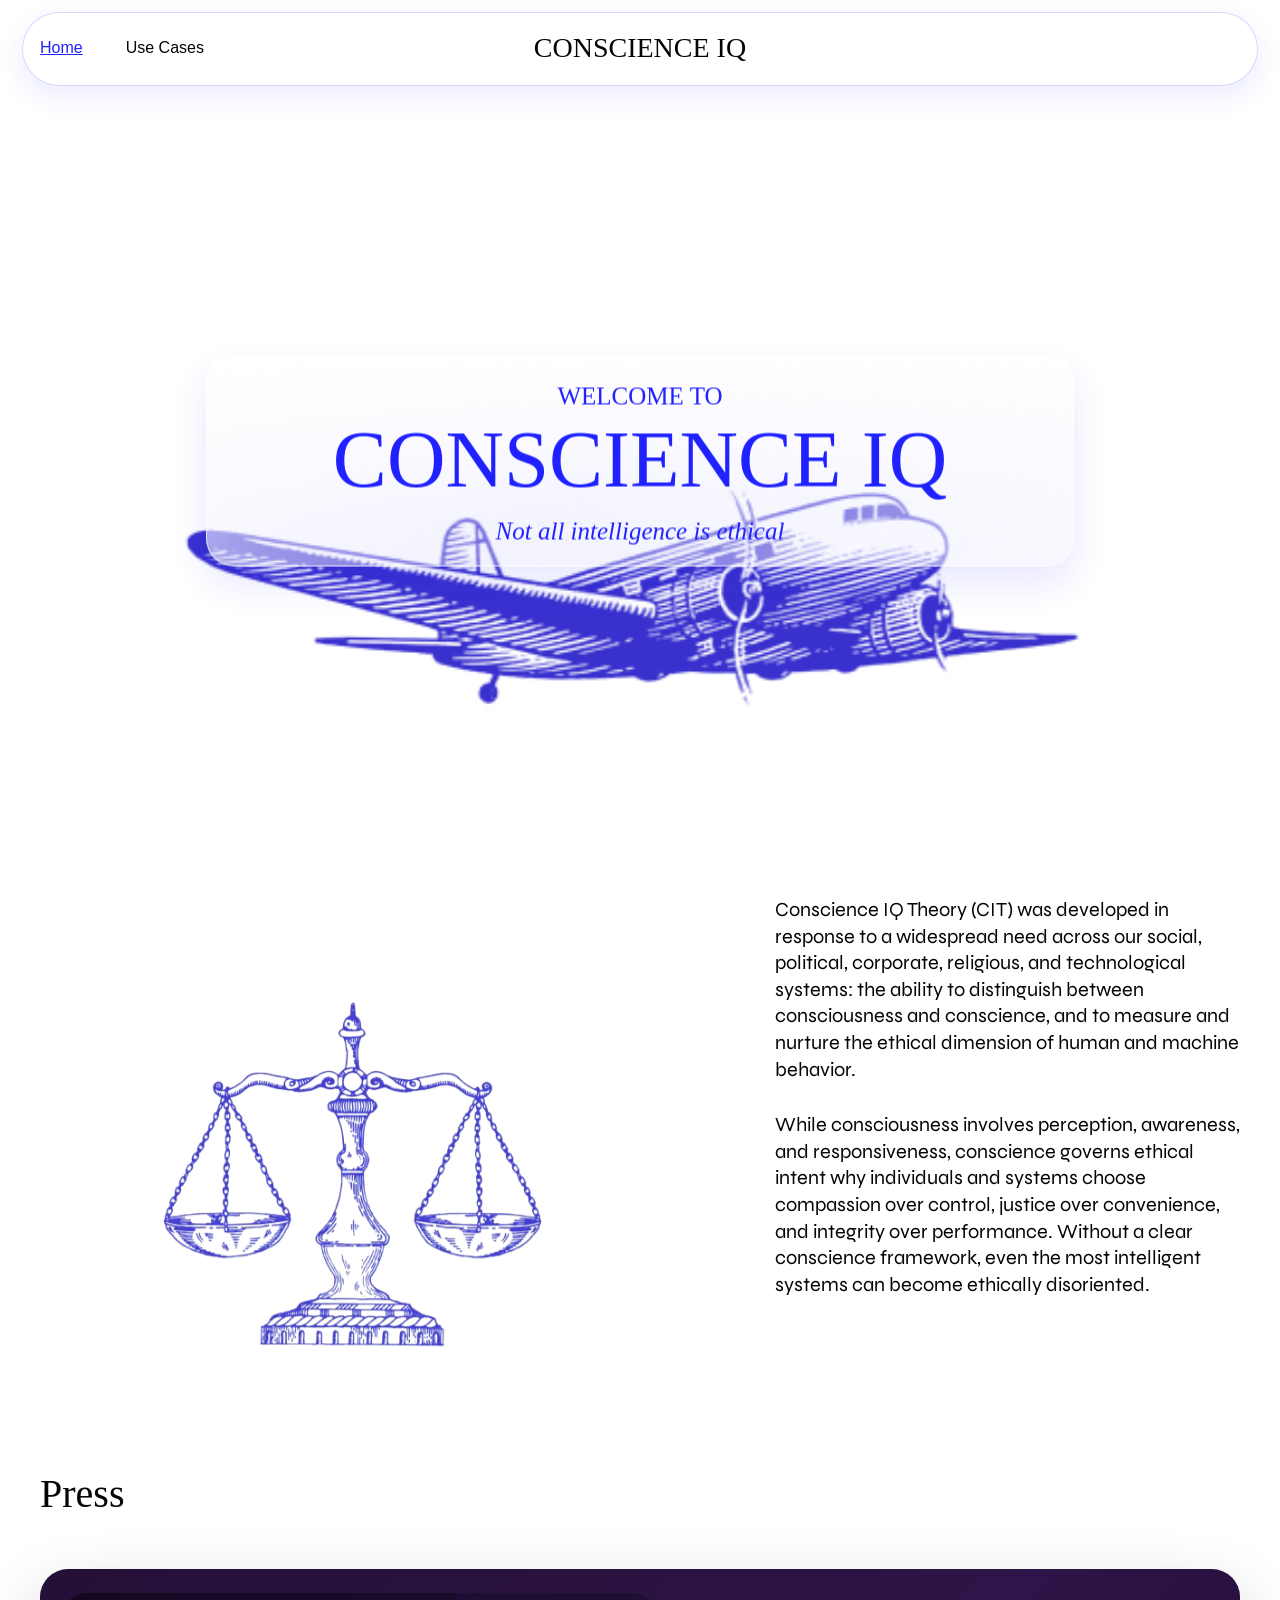
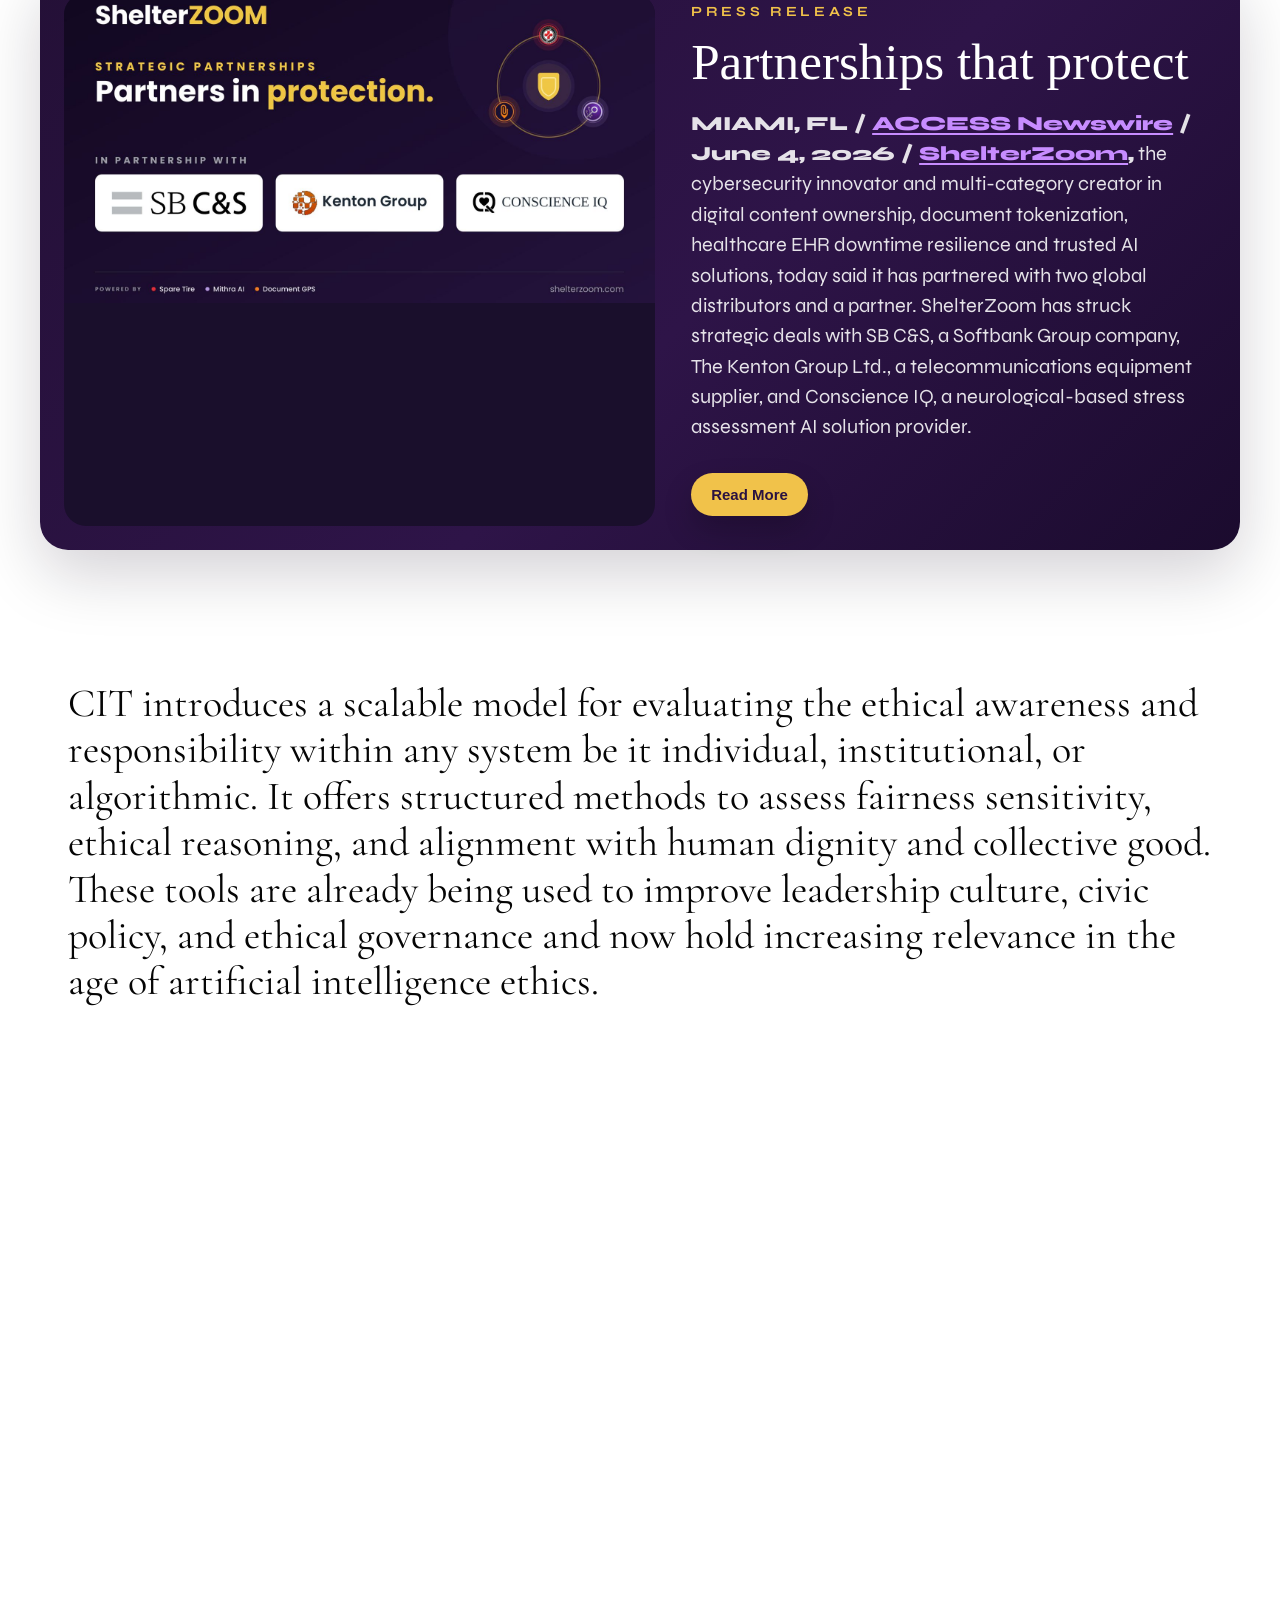
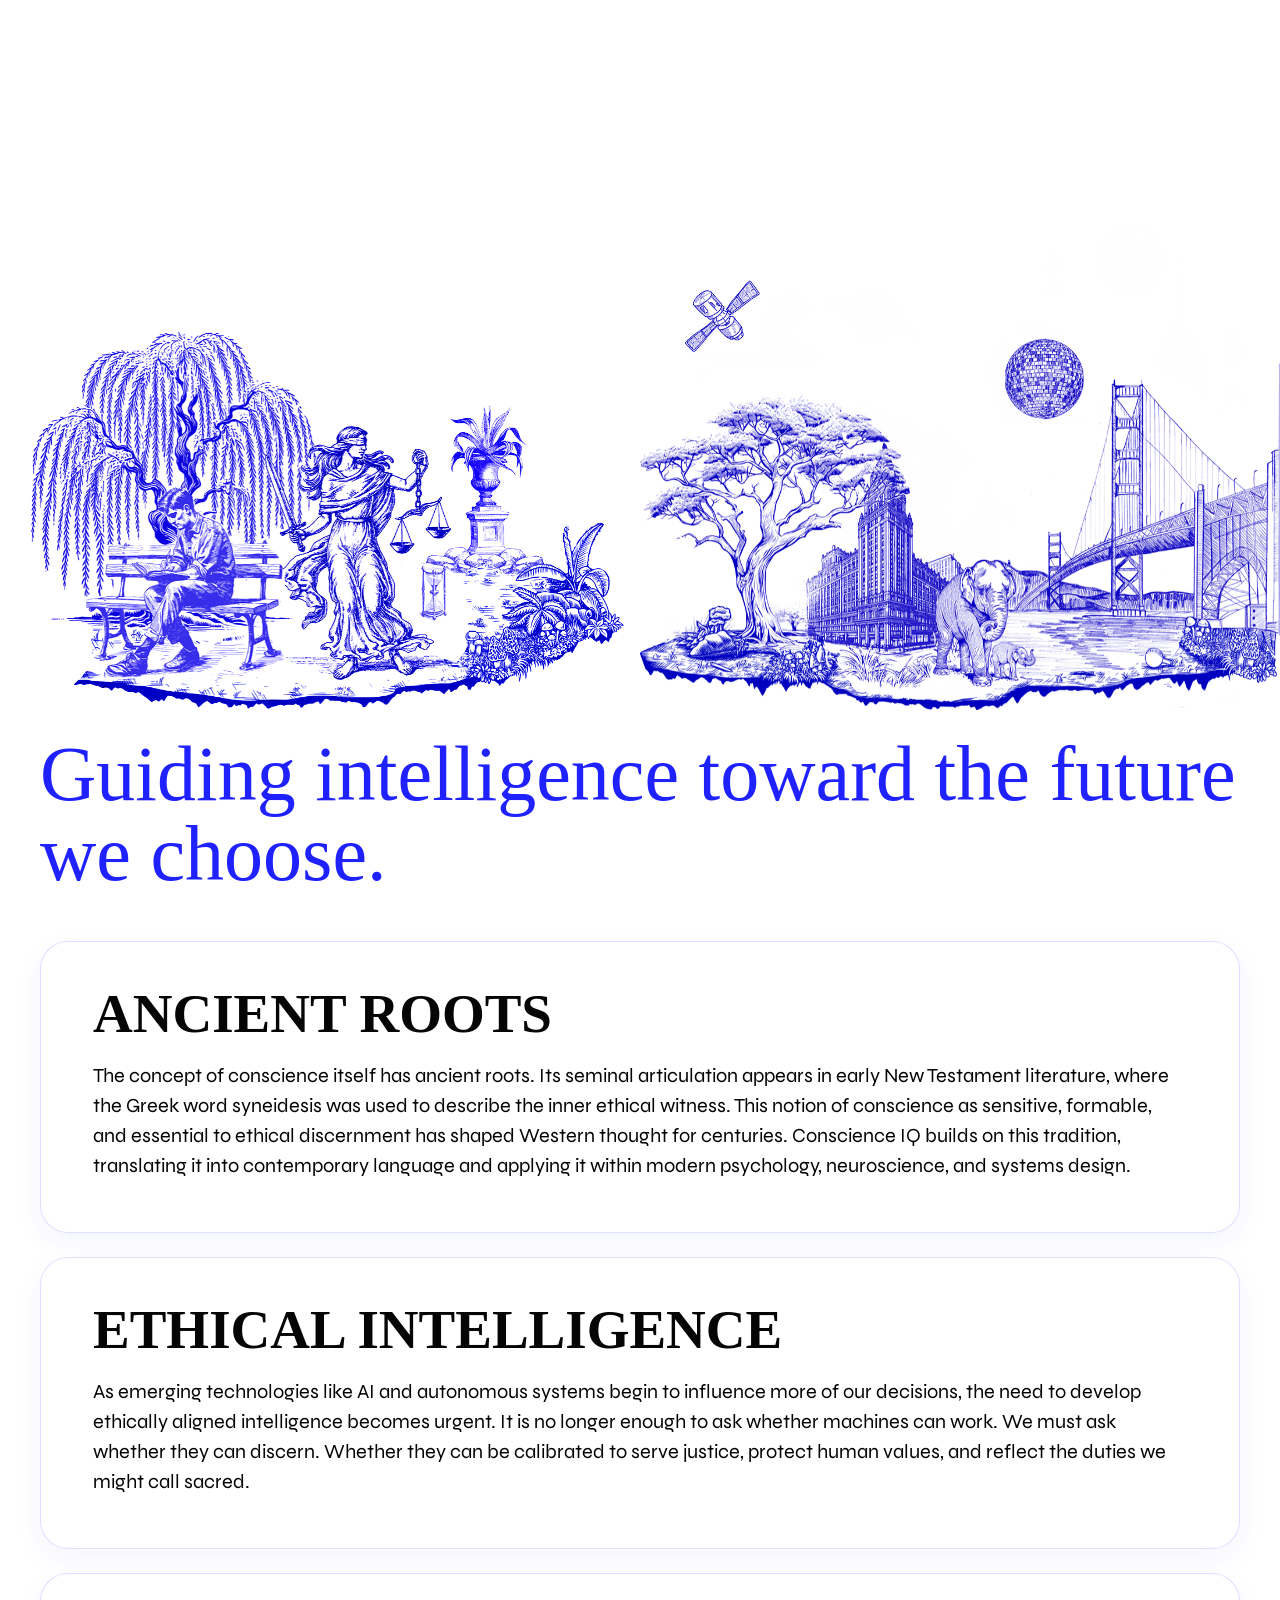
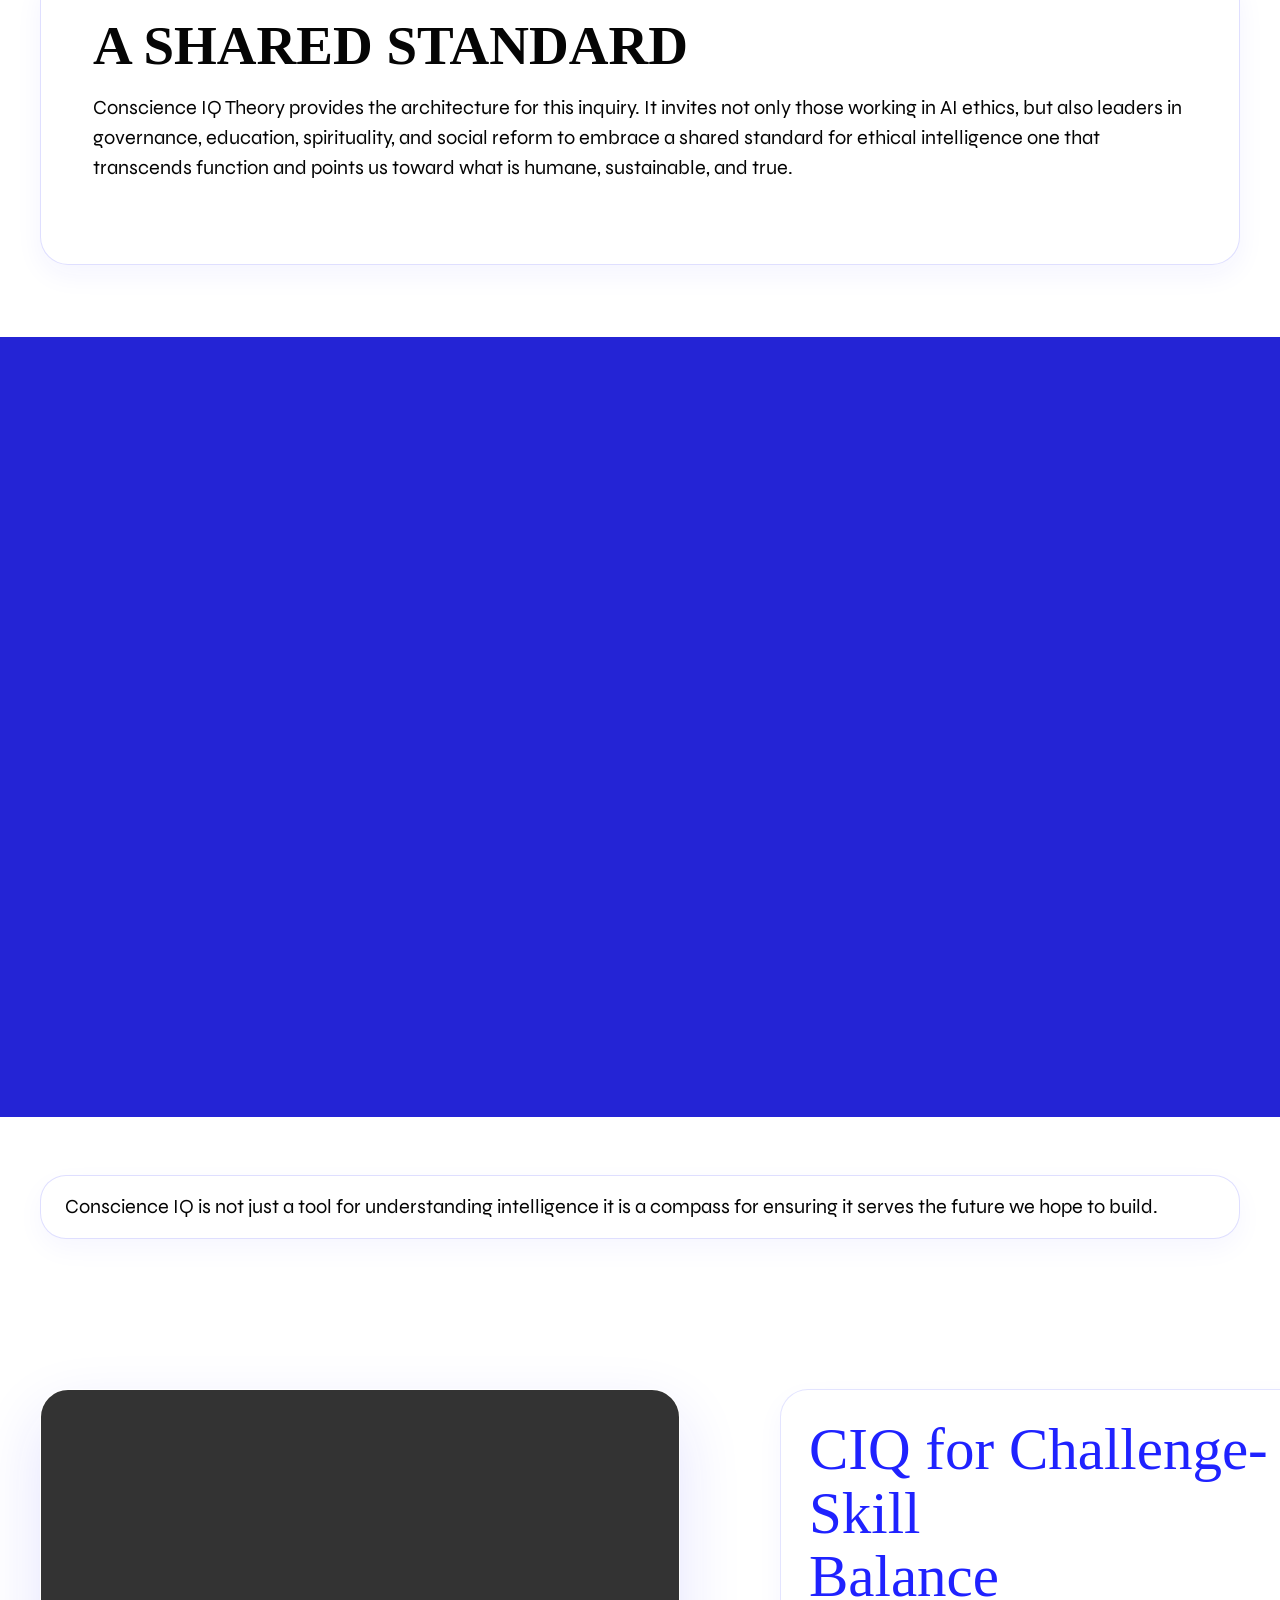
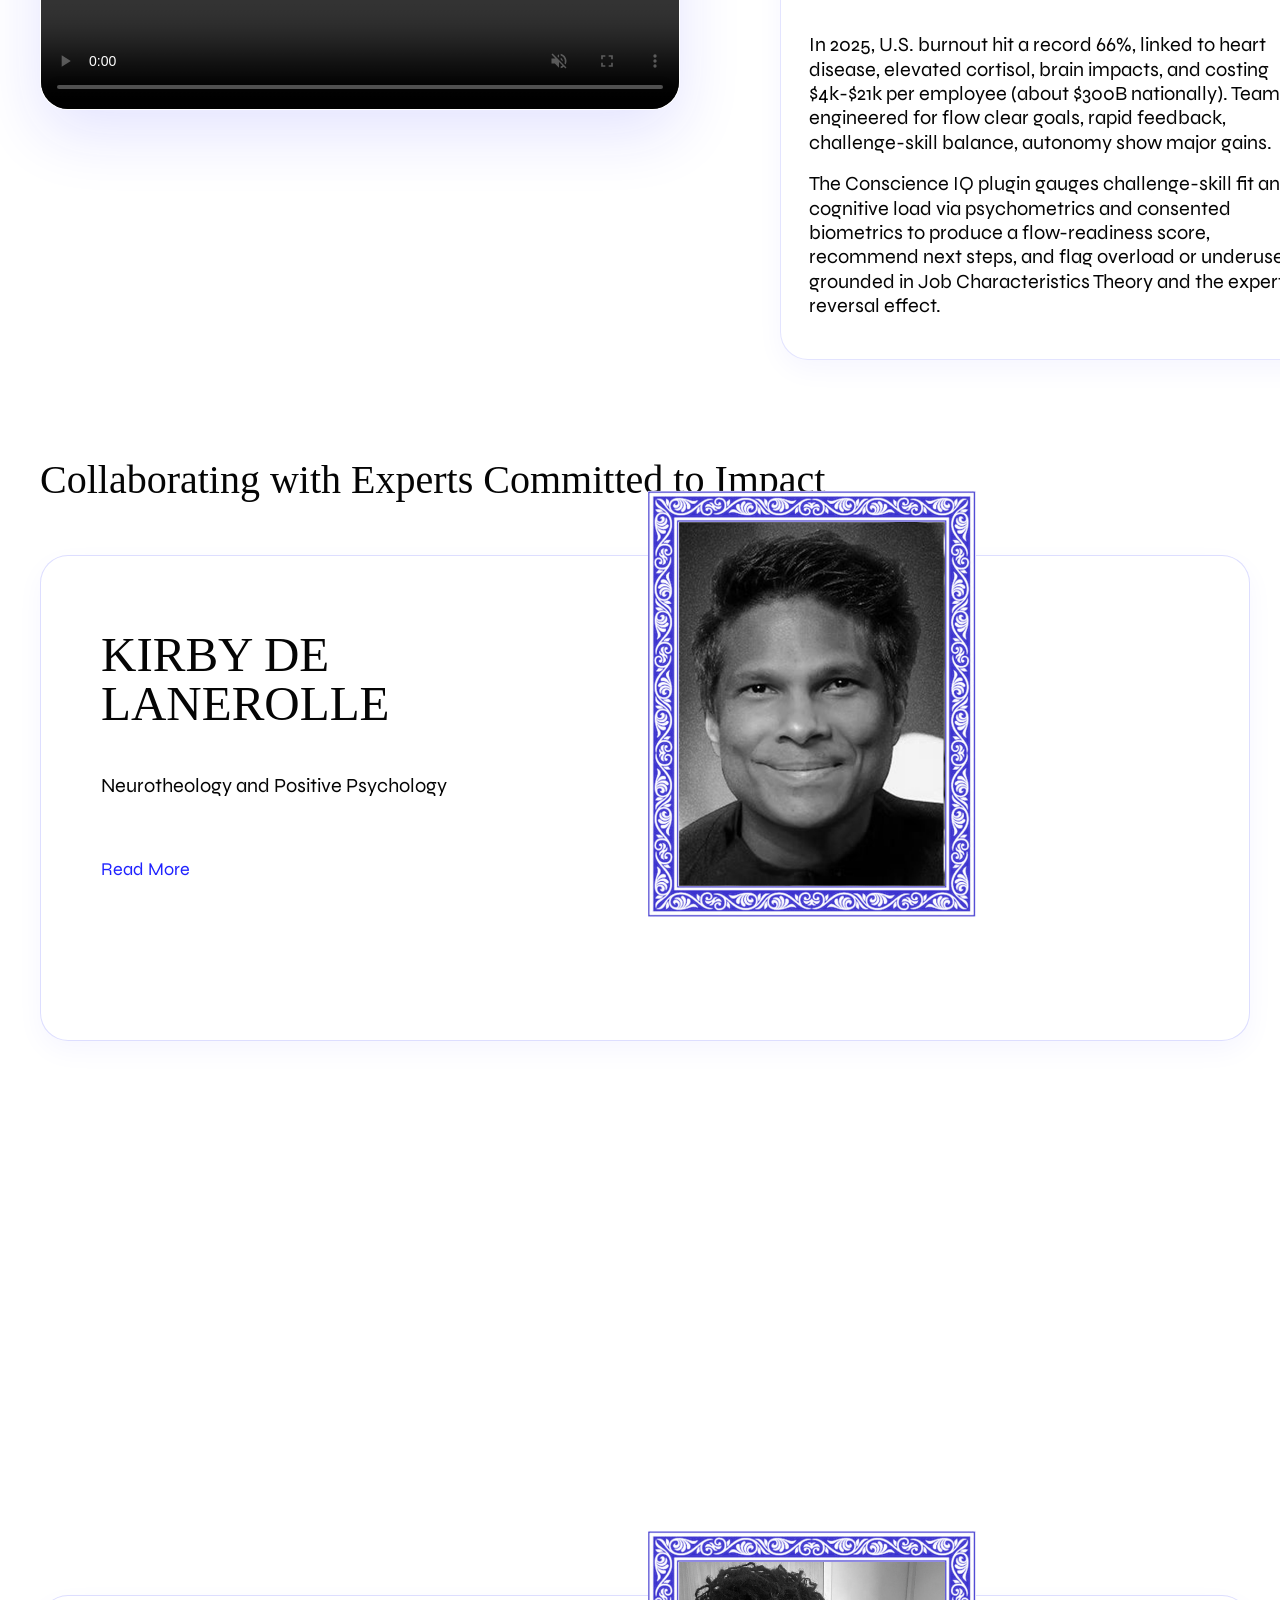
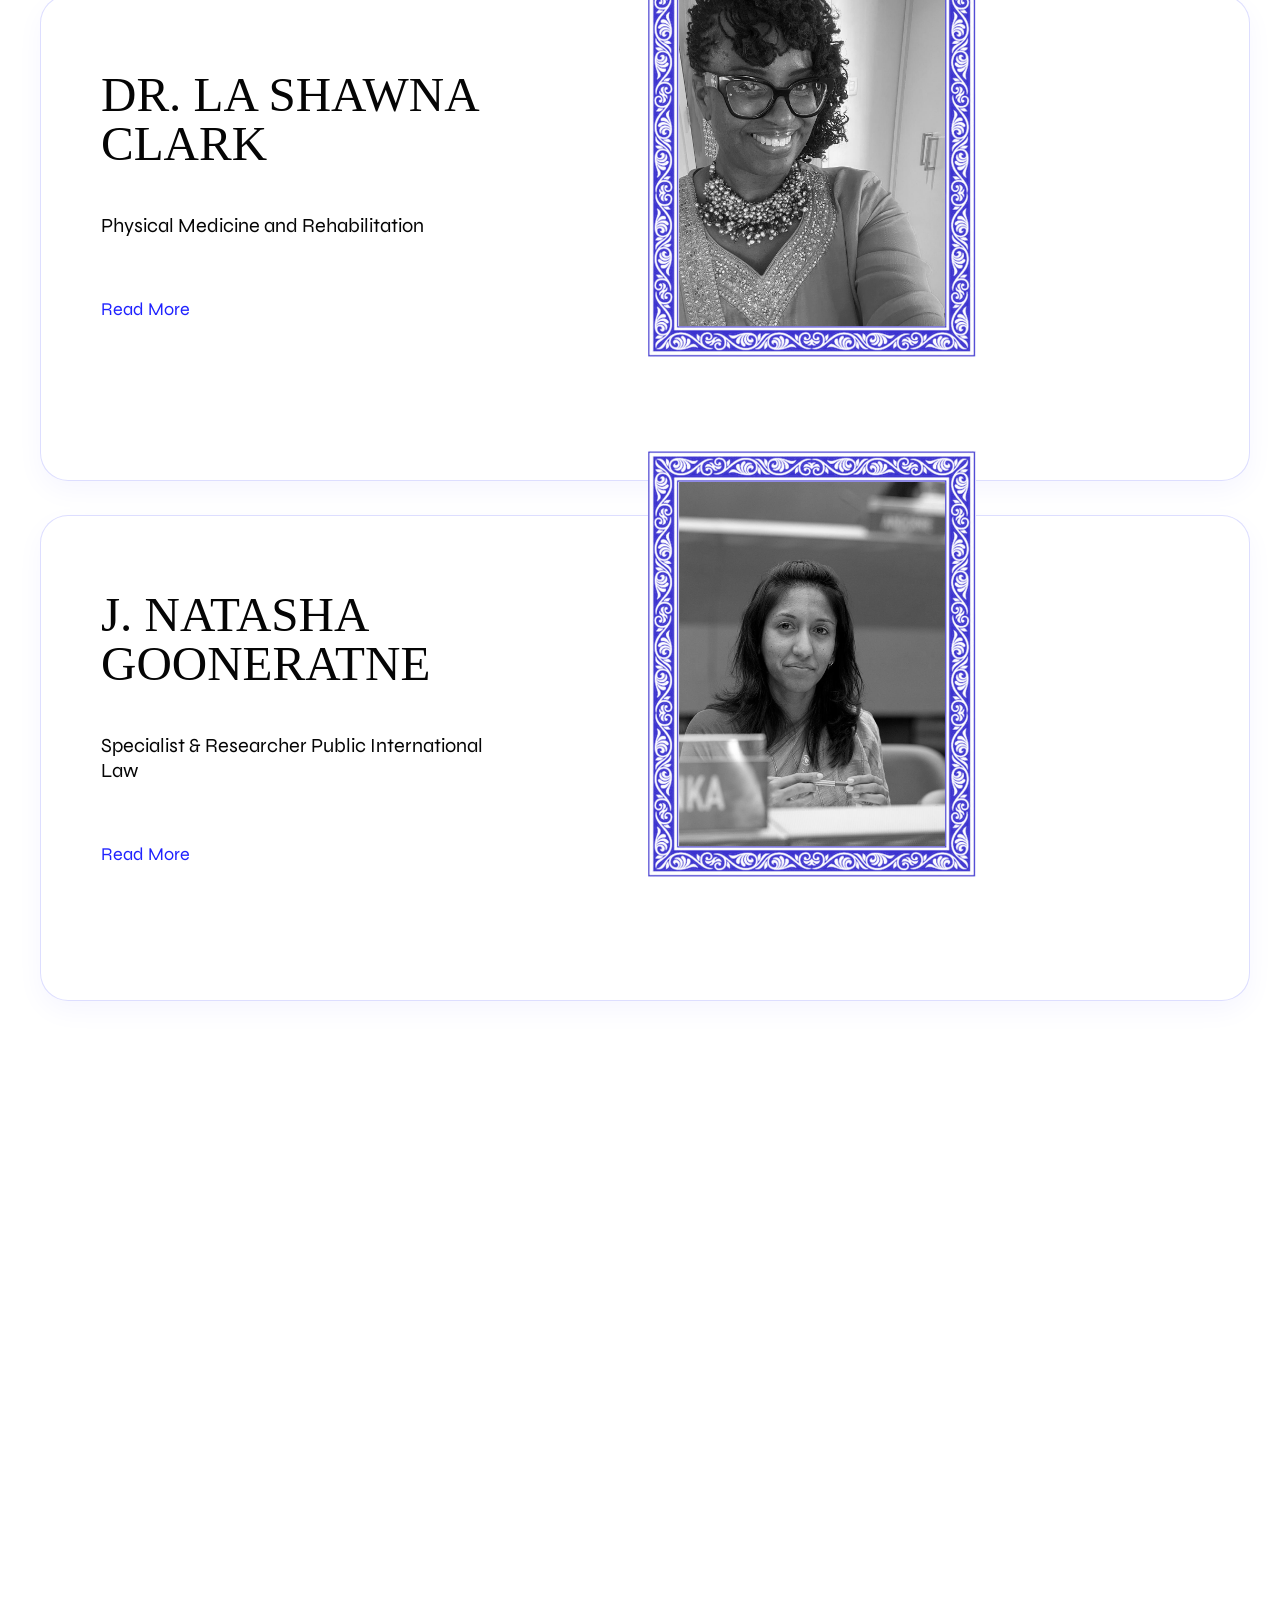
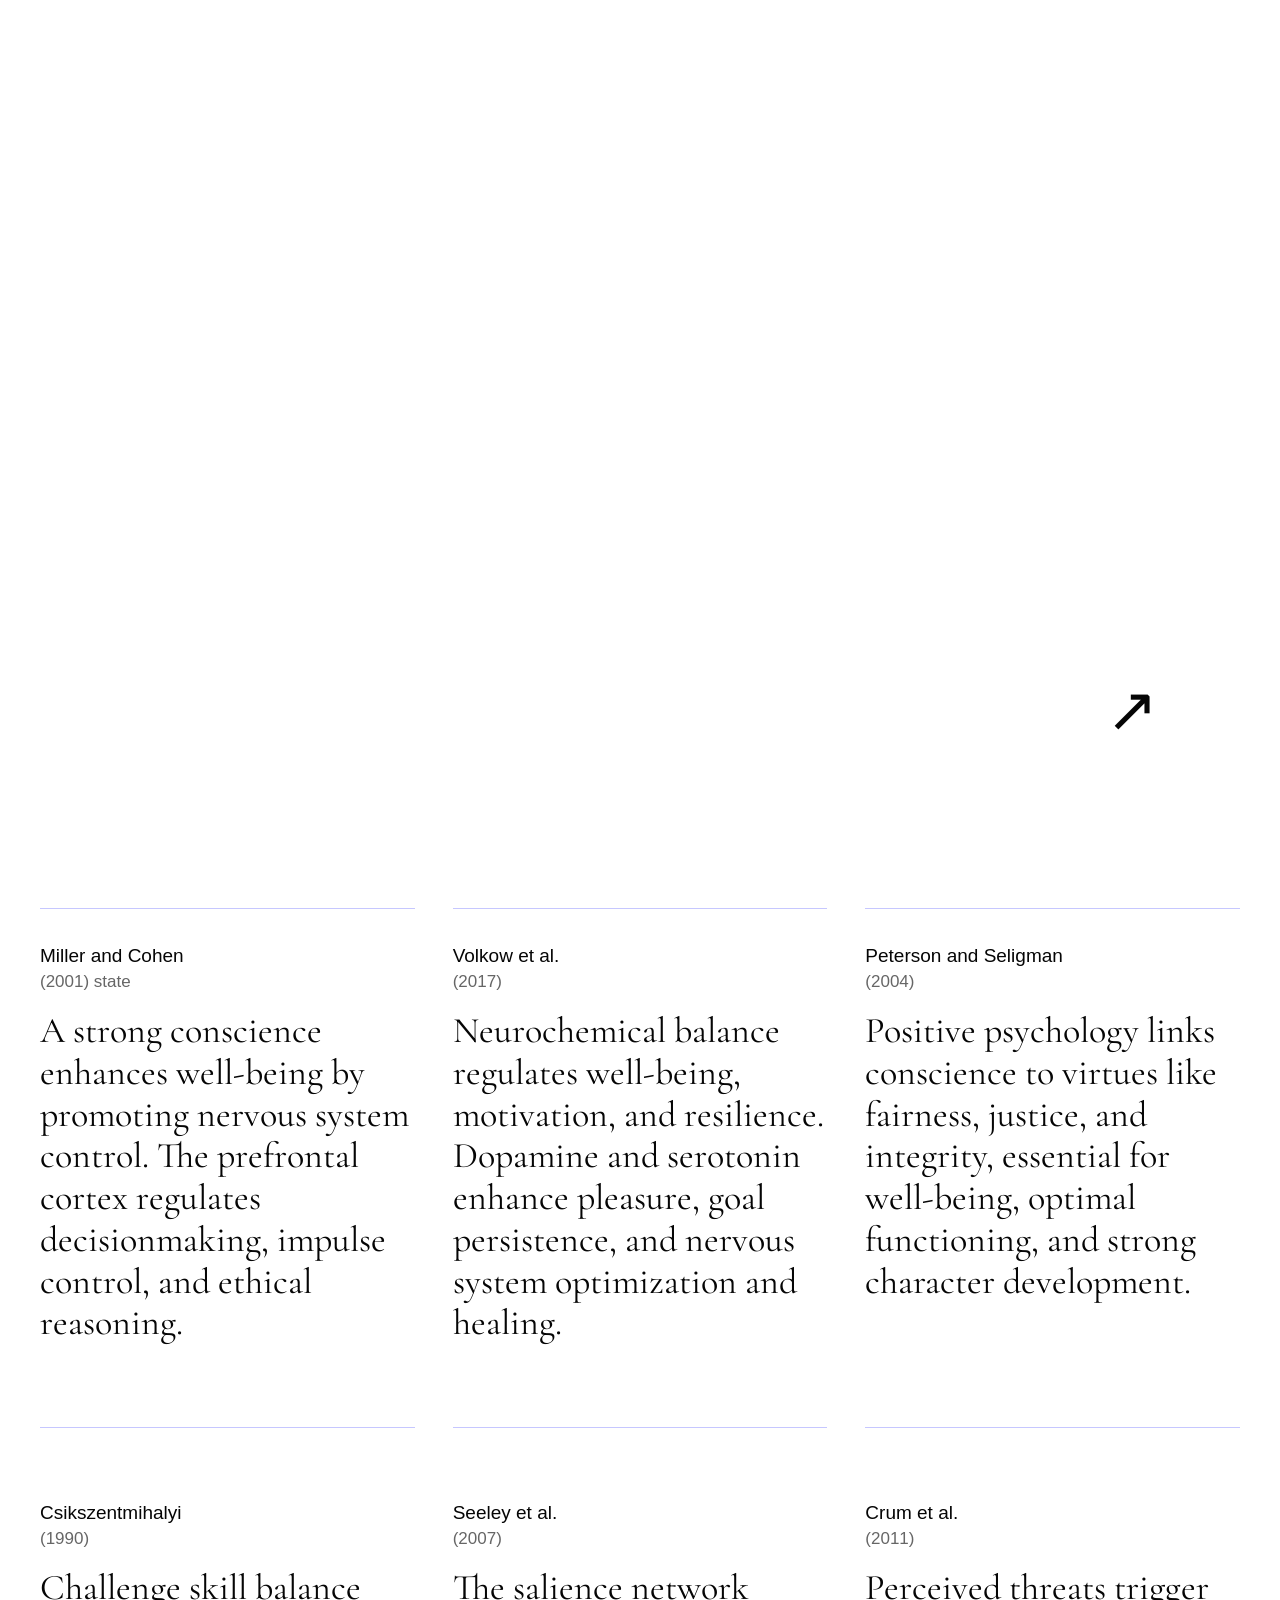
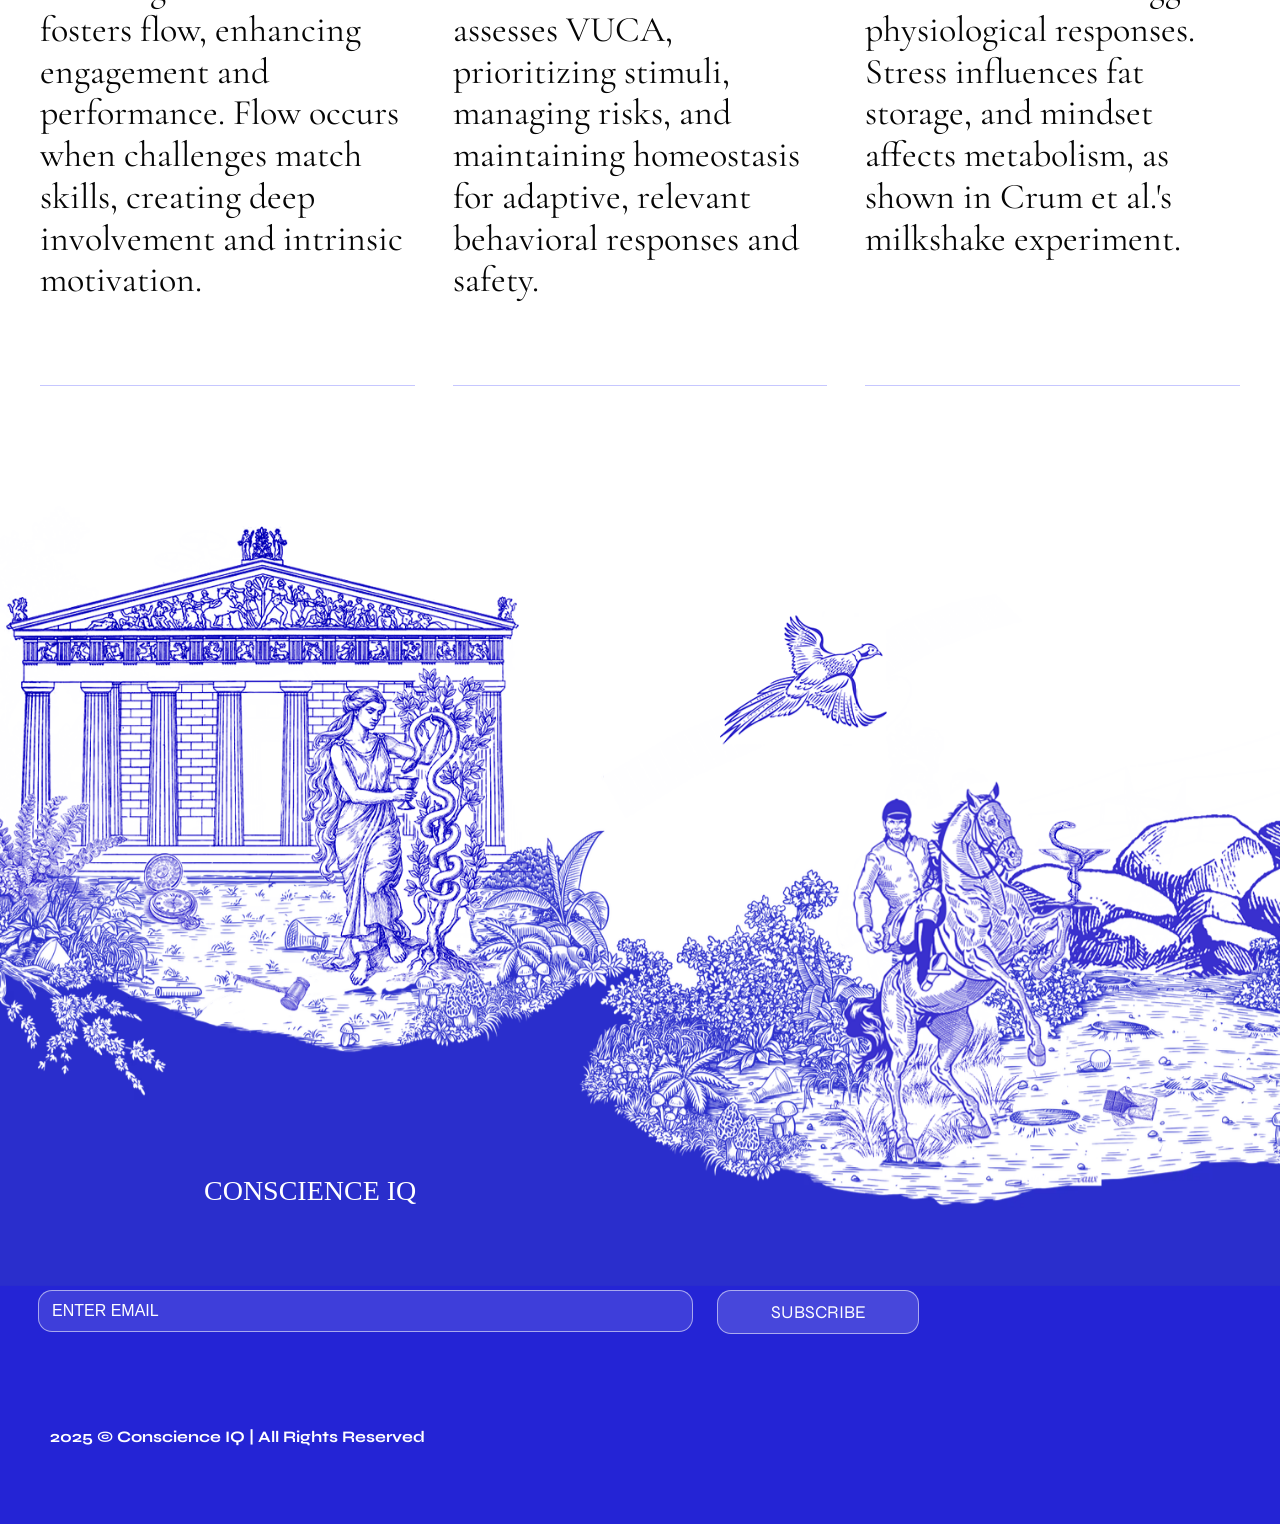
==== commit 1552d326: "Revert aeroplane section move" ====
--- a/index.html
+++ b/index.html
@@ -35,10 +35,6 @@
         </div>
       </section>
 
-      <section class="plane-break" aria-hidden="true">
-        <img src="Images/214303b180e9acf7f811251fec10bd12.png" alt="" />
-      </section>
-
       <section class="press" id="press" aria-labelledby="press-title">
         <div class="section-label press-label">
           <h2 id="press-title">Press</h2>
@@ -61,6 +57,7 @@
 
       <section class="statement">
         <p>CIT introduces a scalable model for evaluating the ethical awareness and responsibility within any system be it individual, institutional, or algorithmic. It offers structured methods to assess fairness sensitivity, ethical reasoning, and alignment with human dignity and collective good. These tools are already being used to improve leadership culture, civic policy, and ethical governance and now hold increasing relevance in the age of artificial intelligence ethics.</p>
+        <img class="plane" src="Images/214303b180e9acf7f811251fec10bd12.png" alt="" />
       </section>
 
       <section class="roots-art">
--- a/styles.css
+++ b/styles.css
@@ -260,22 +260,6 @@
   margin: 0 0 29px;
 }
 
-.plane-break {
-  width: var(--page);
-  margin: 18px auto 0;
-  display: flex;
-  justify-content: center;
-  align-items: center;
-}
-
-.plane-break img {
-  display: block;
-  width: min(560px, 44vw);
-  height: auto;
-  mix-blend-mode: multiply;
-  background: transparent;
-}
-
 .press {
   width: var(--page);
   margin: 10px auto 0;
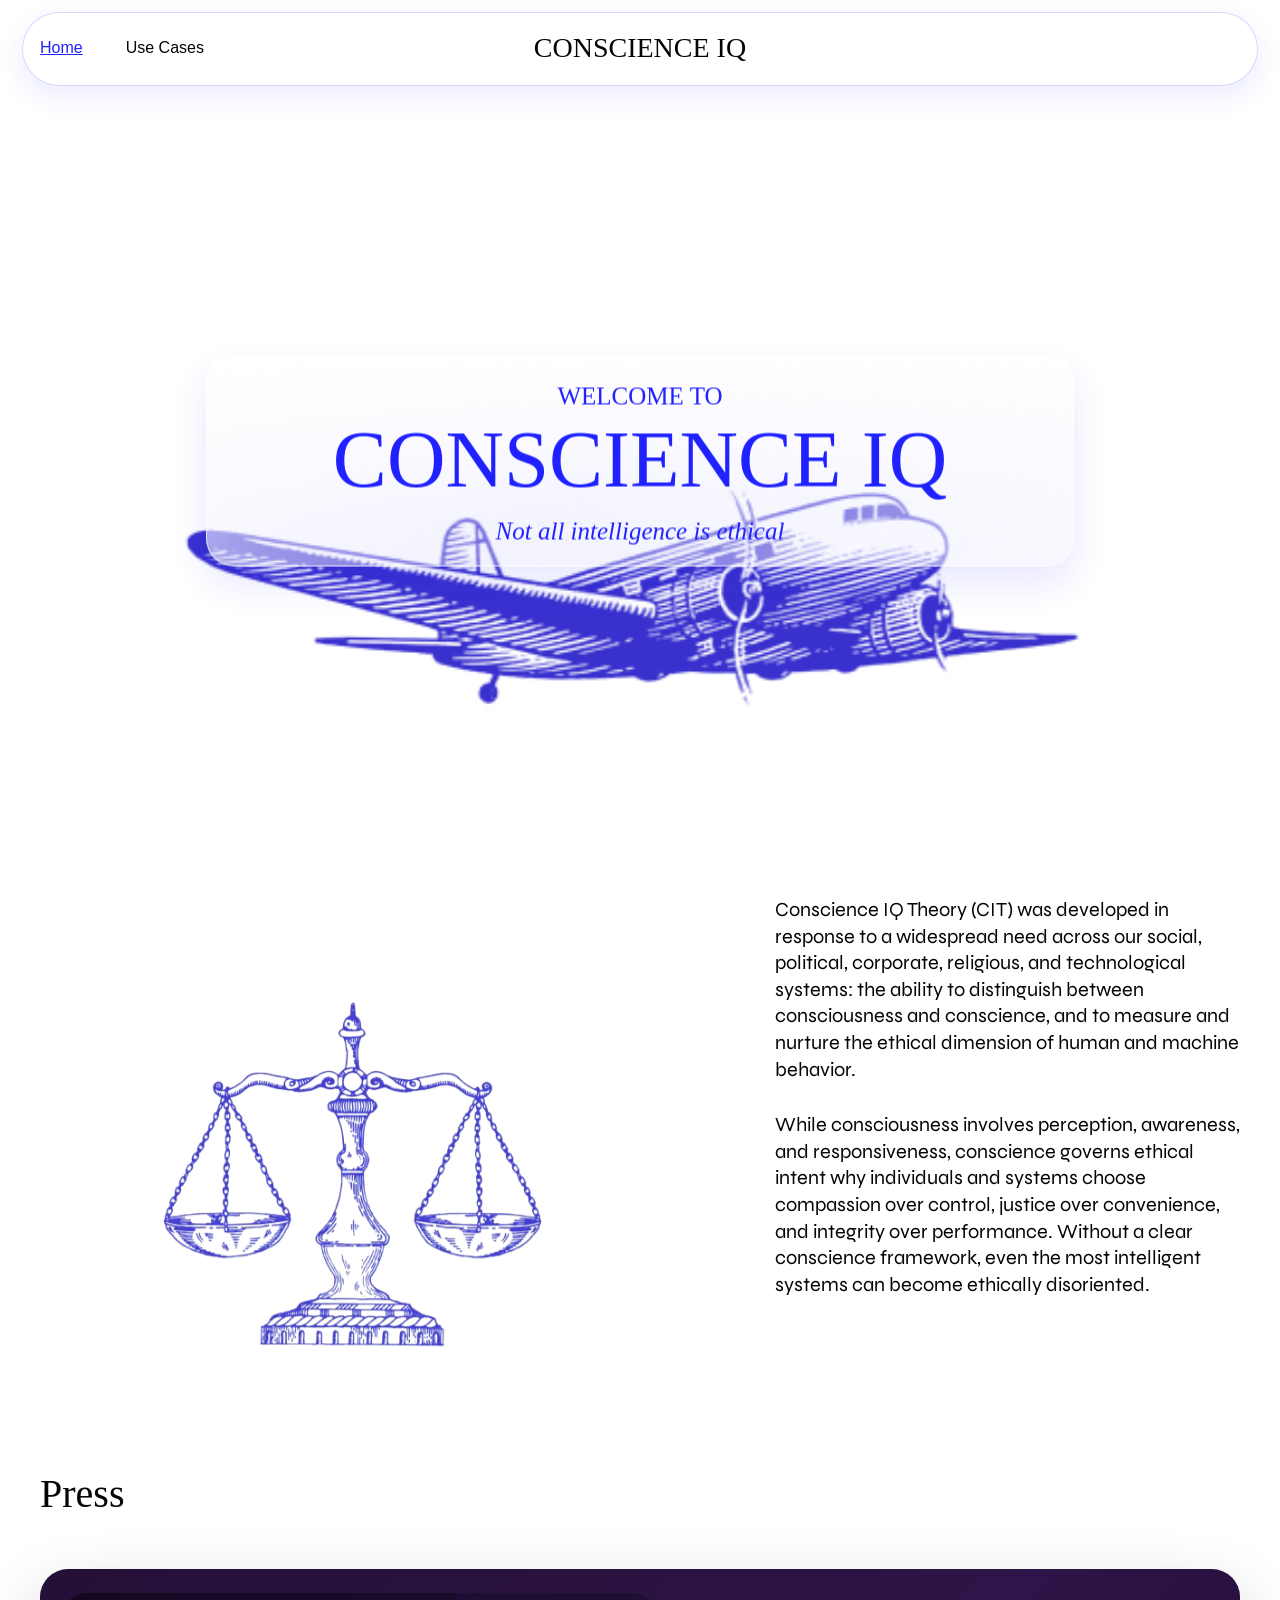
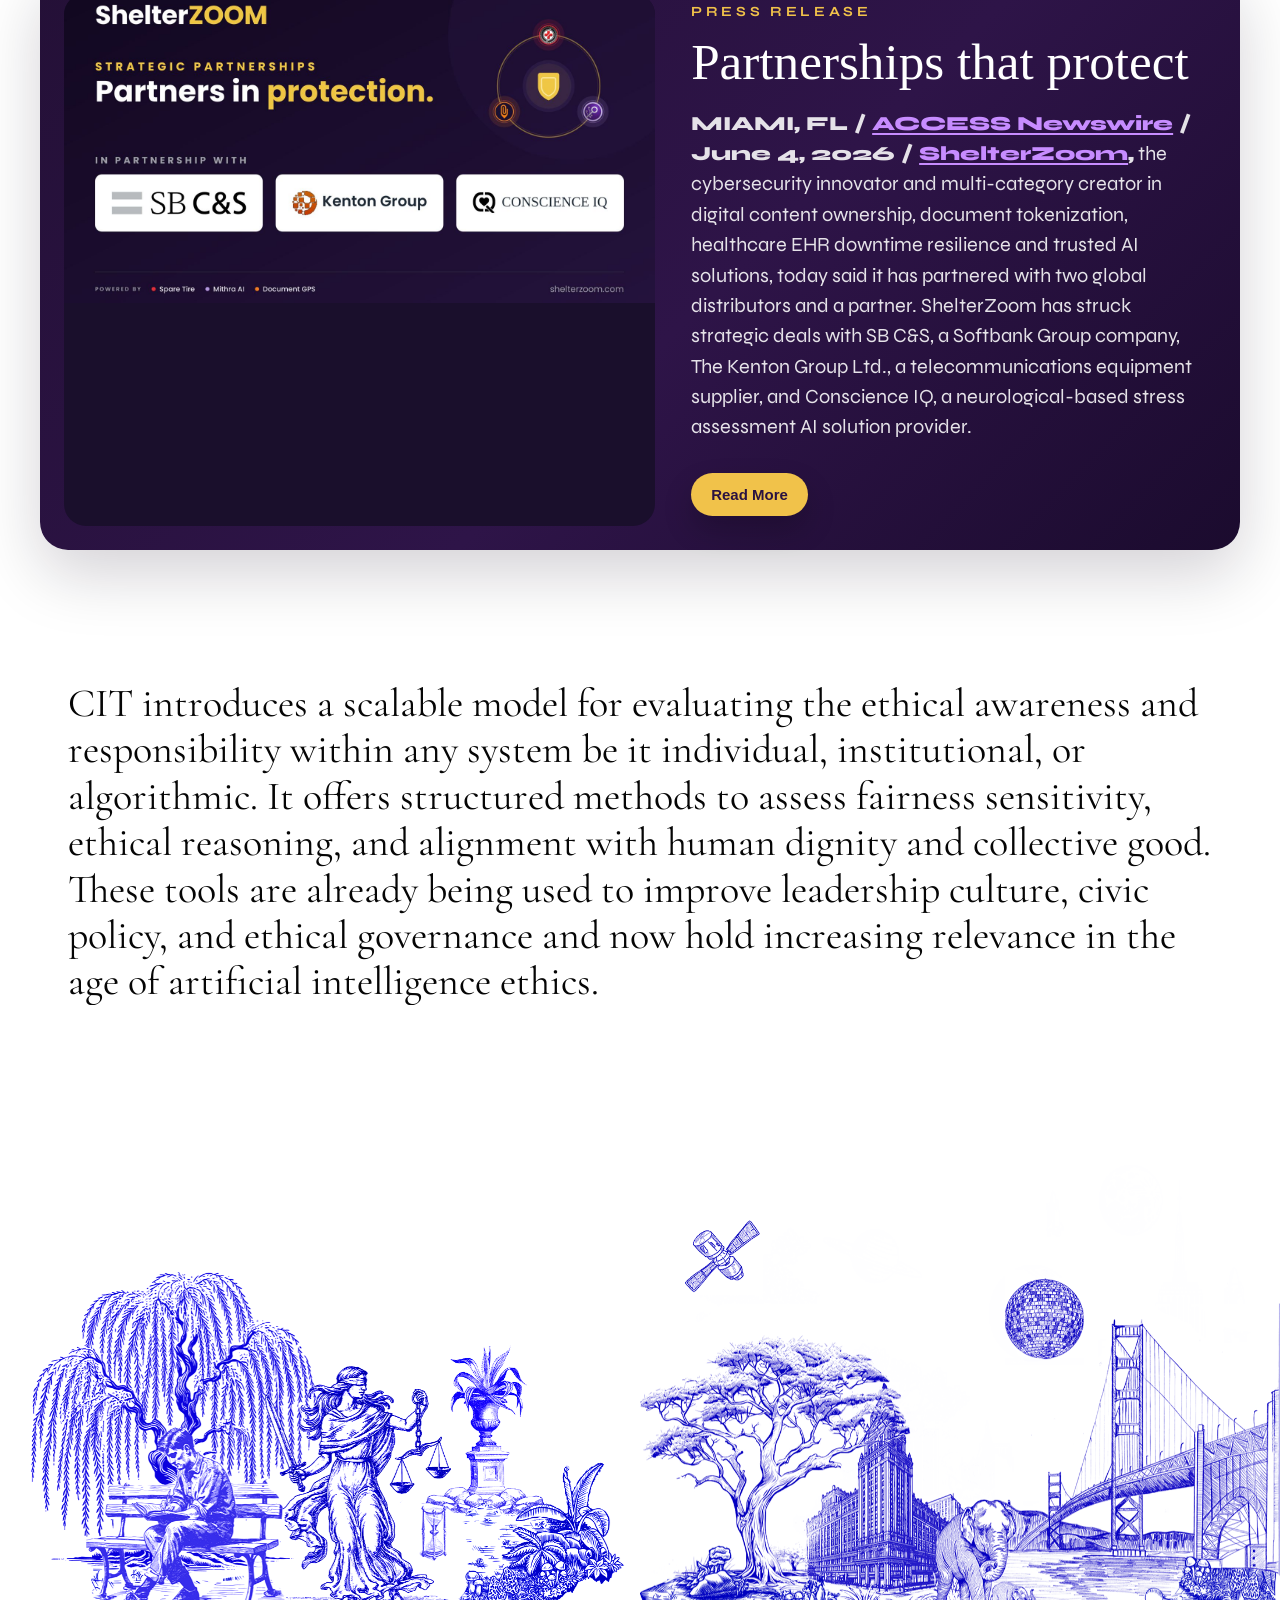
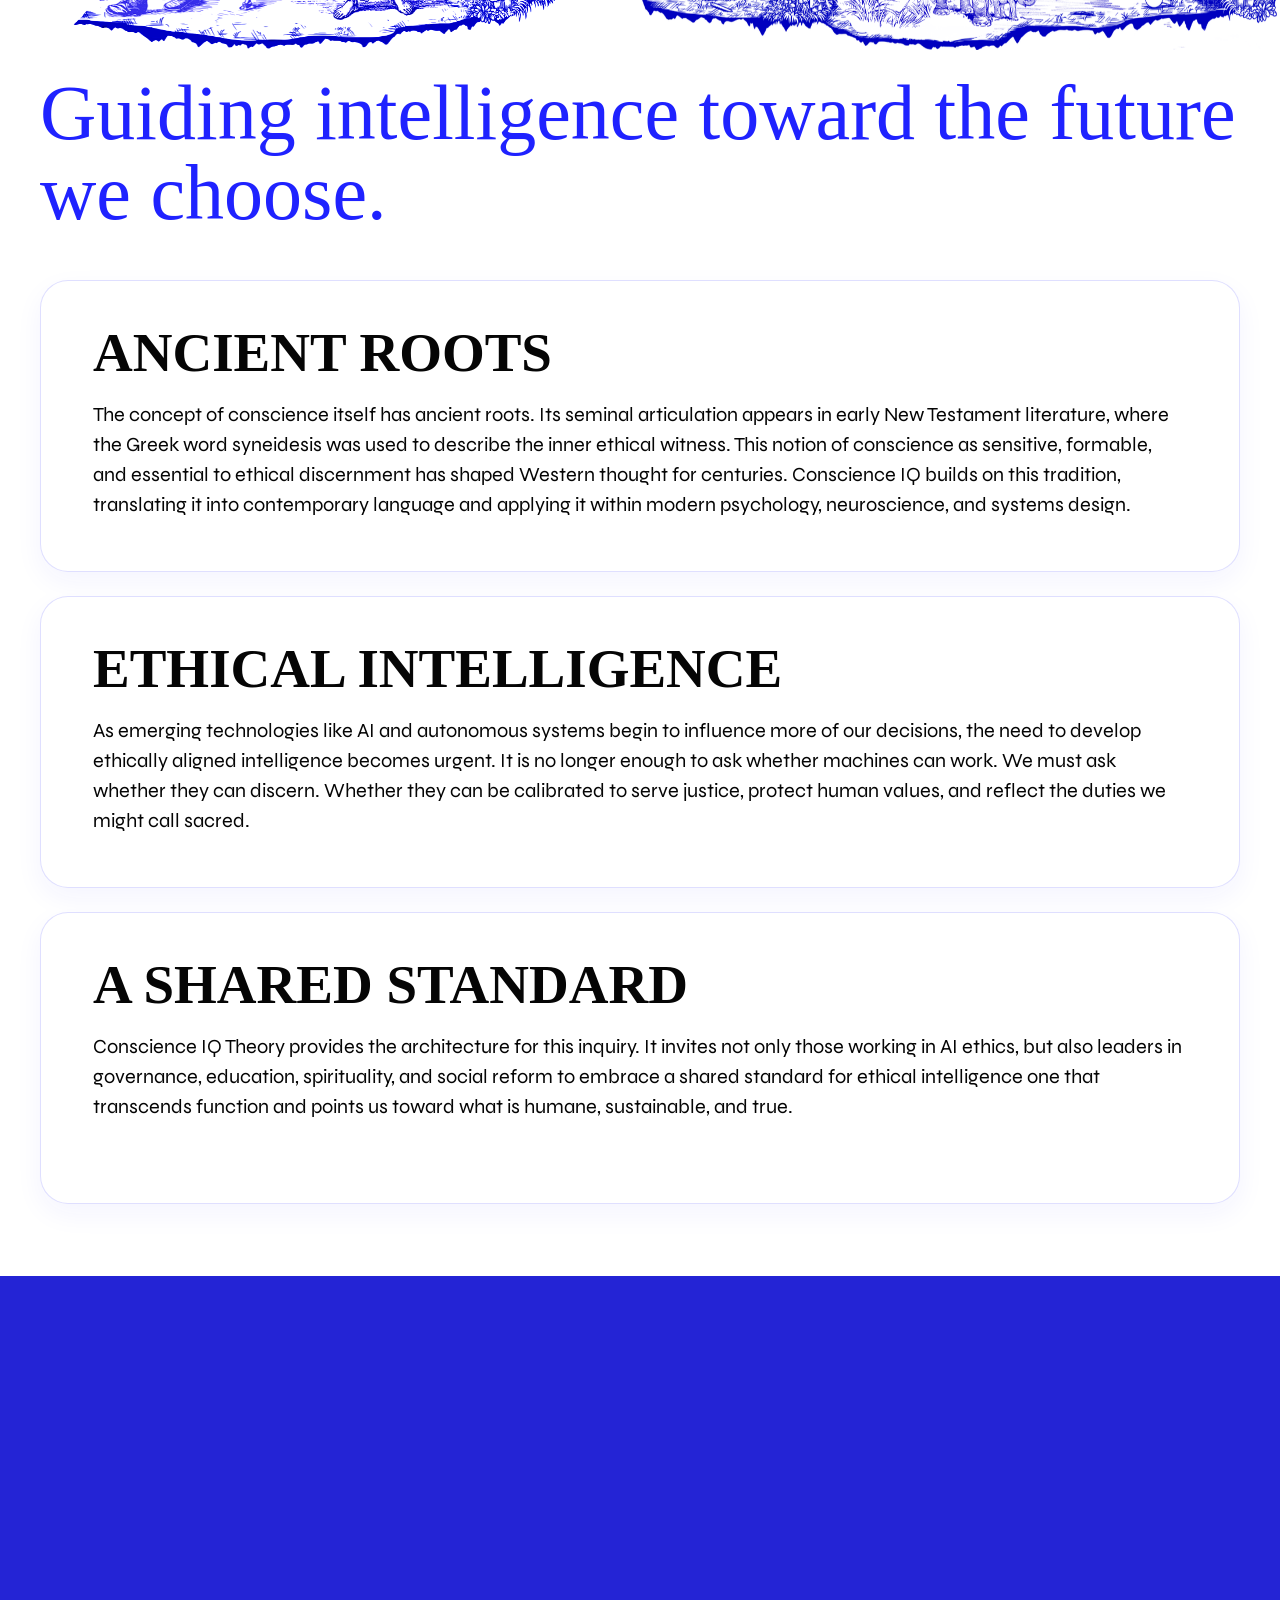
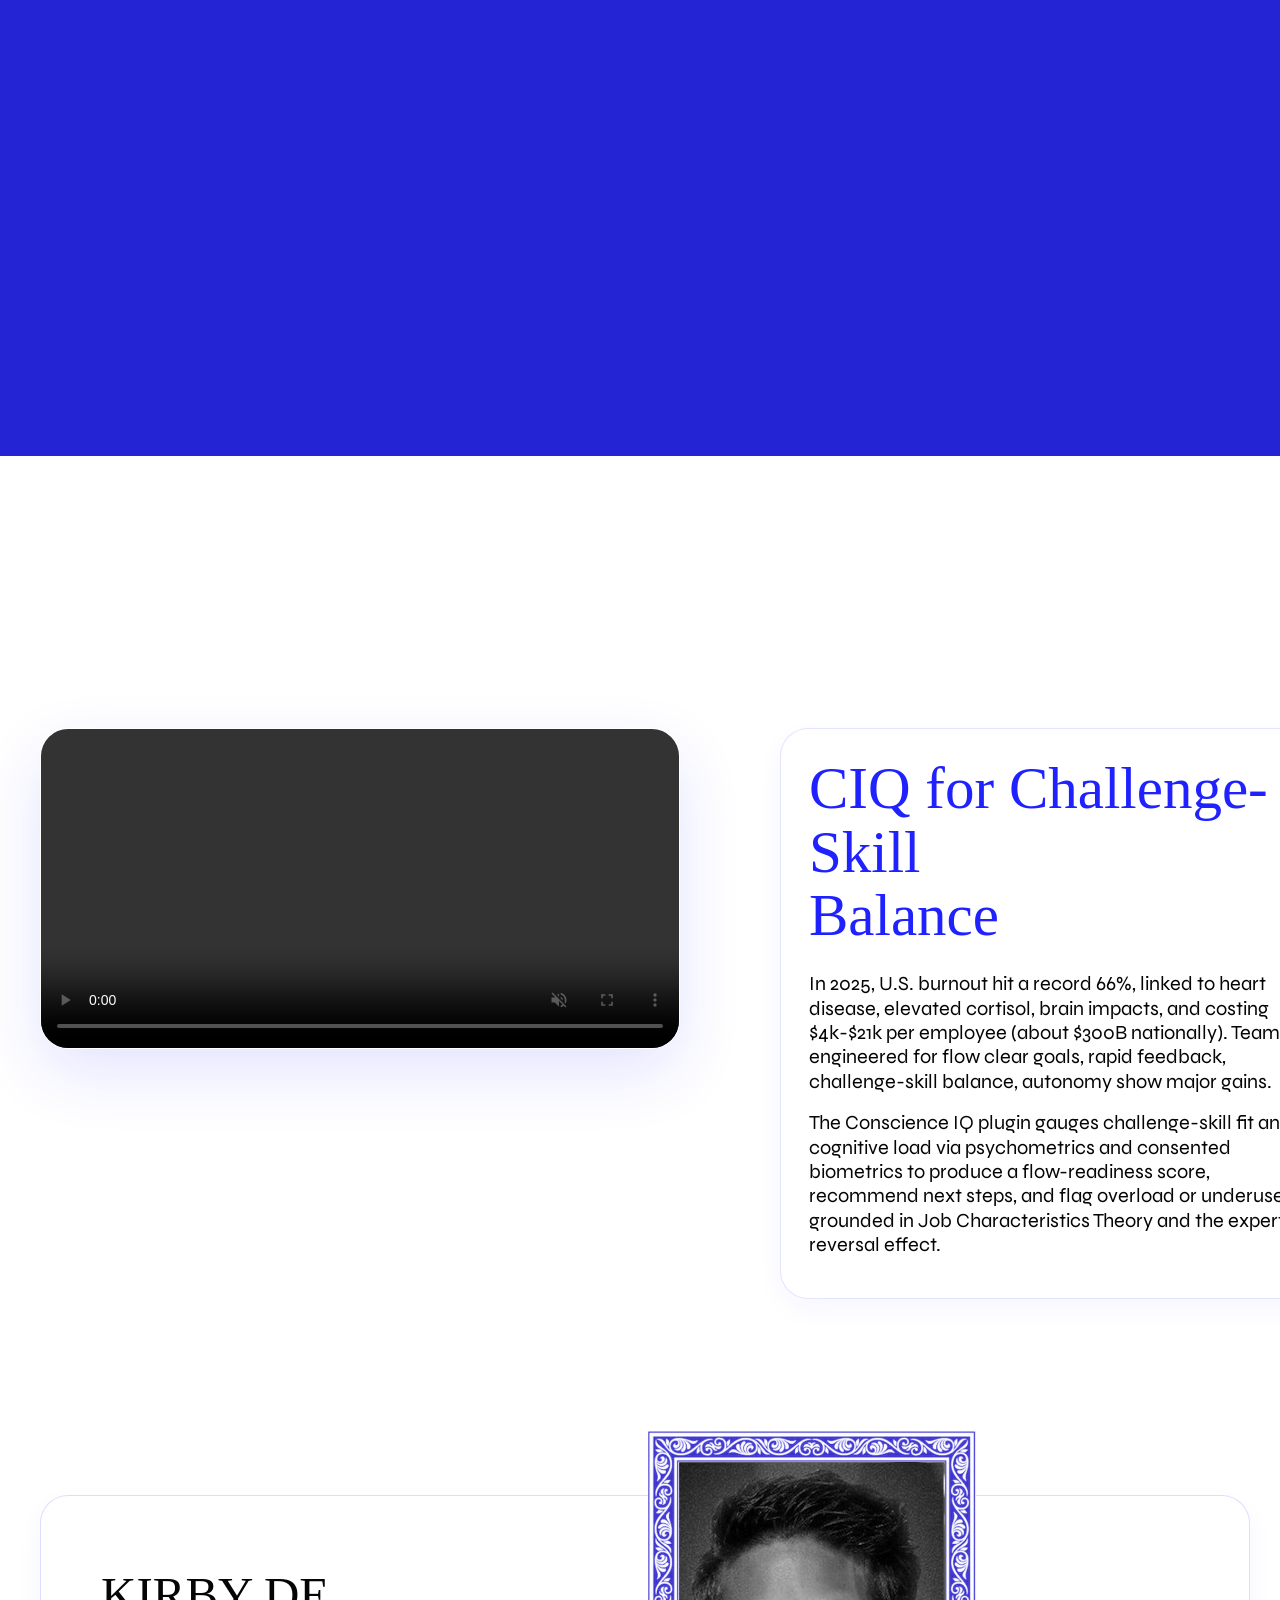
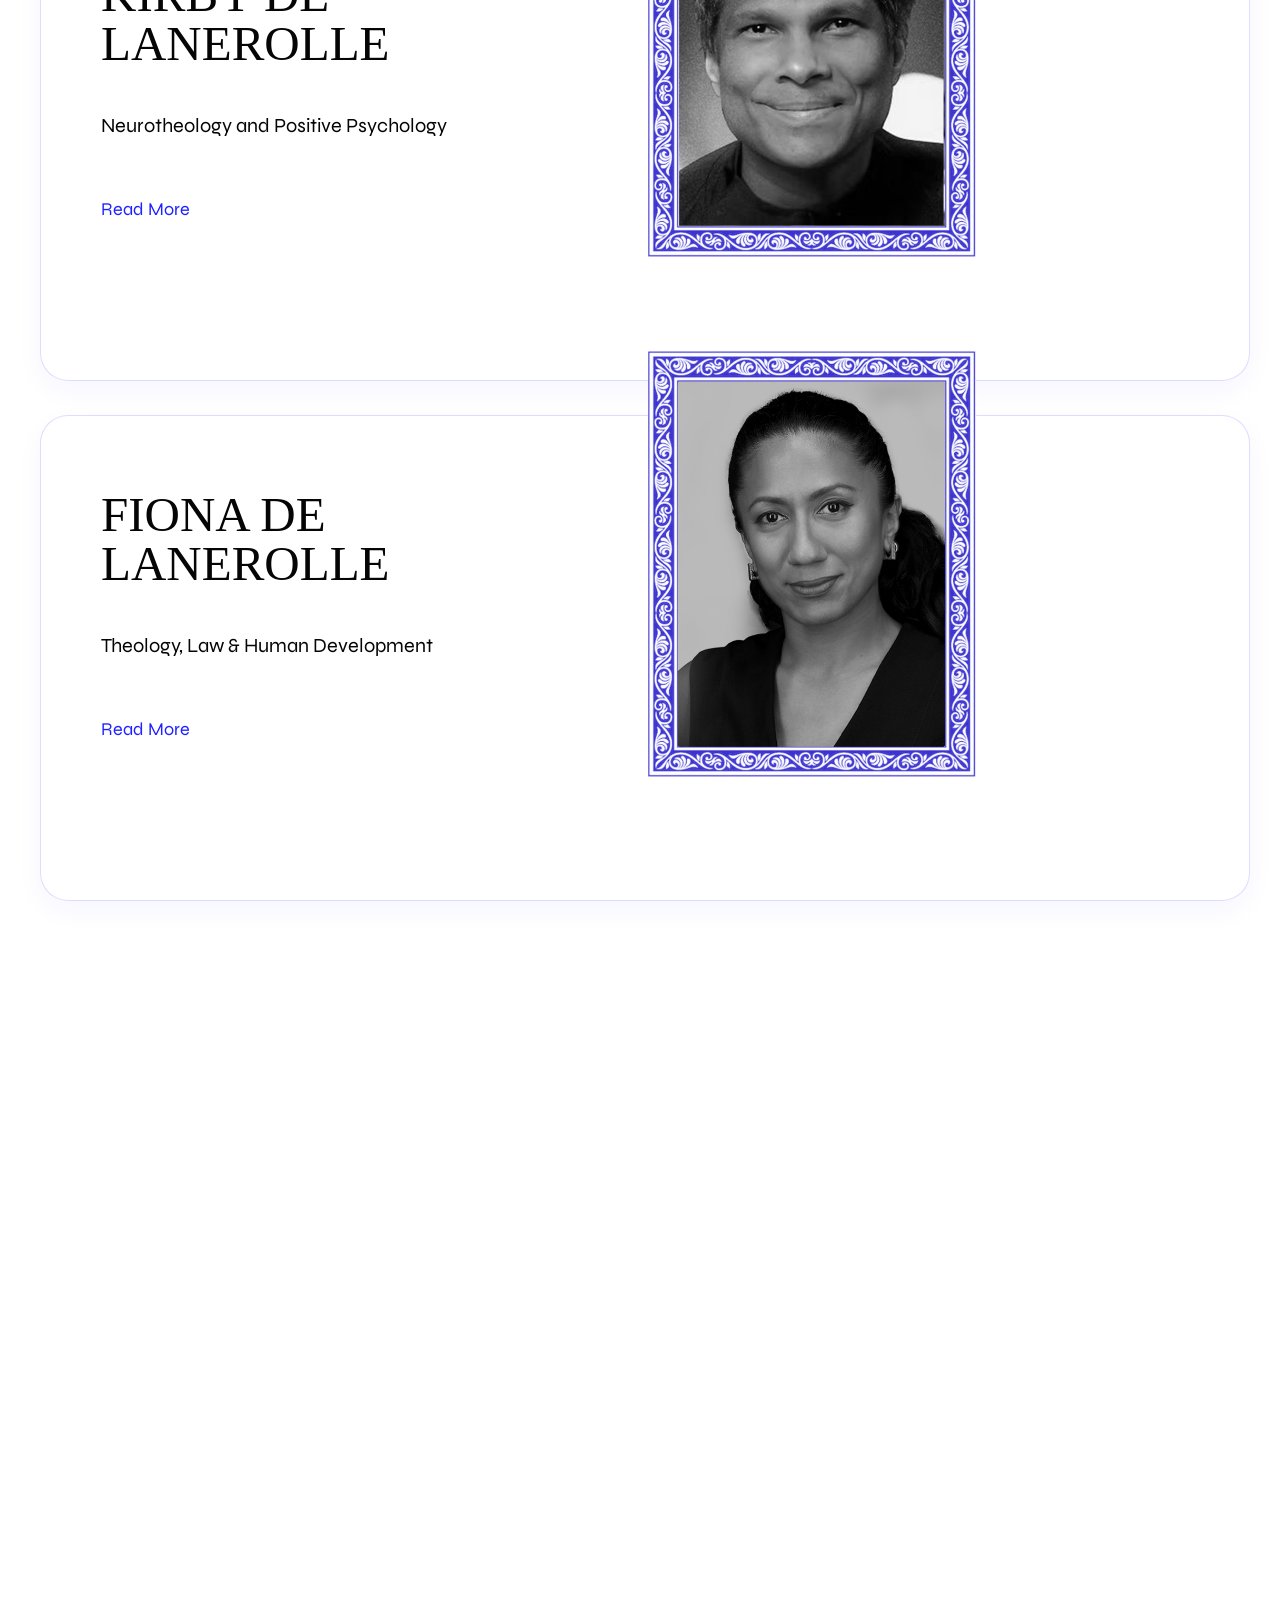
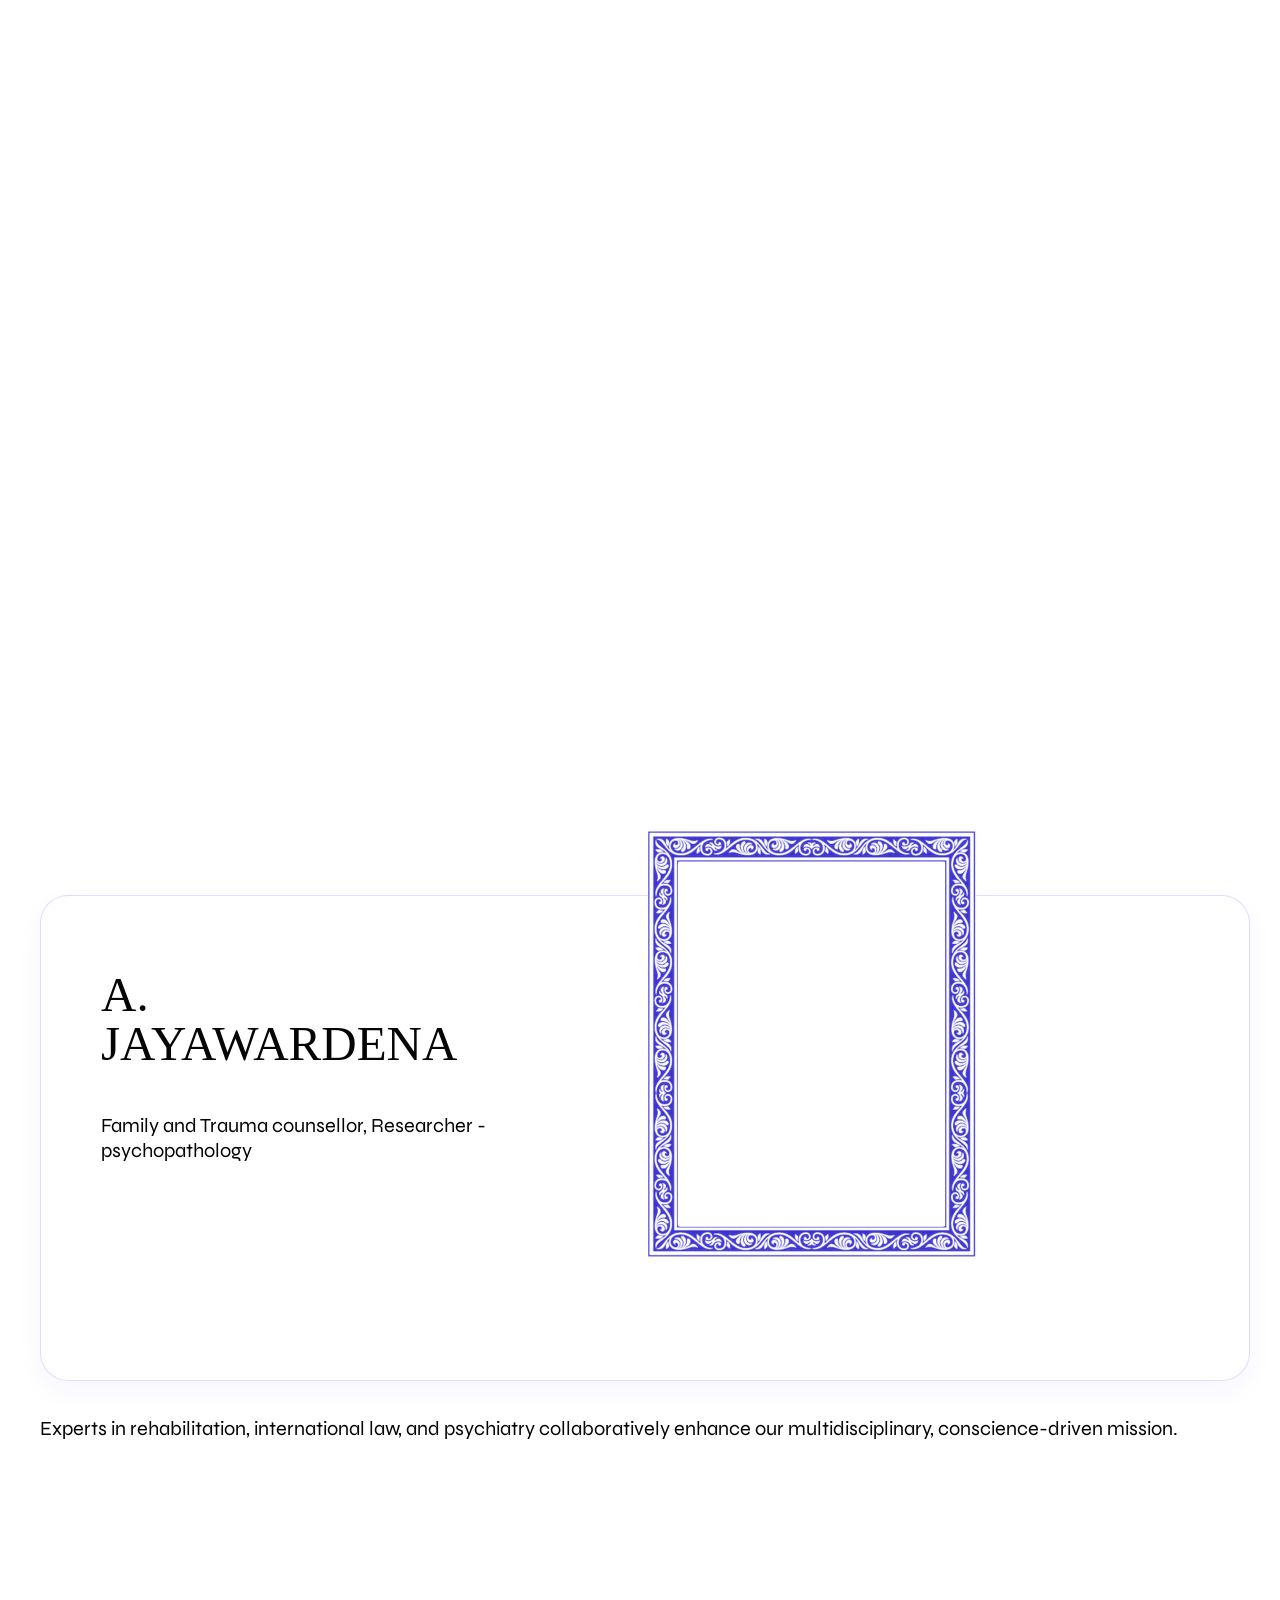
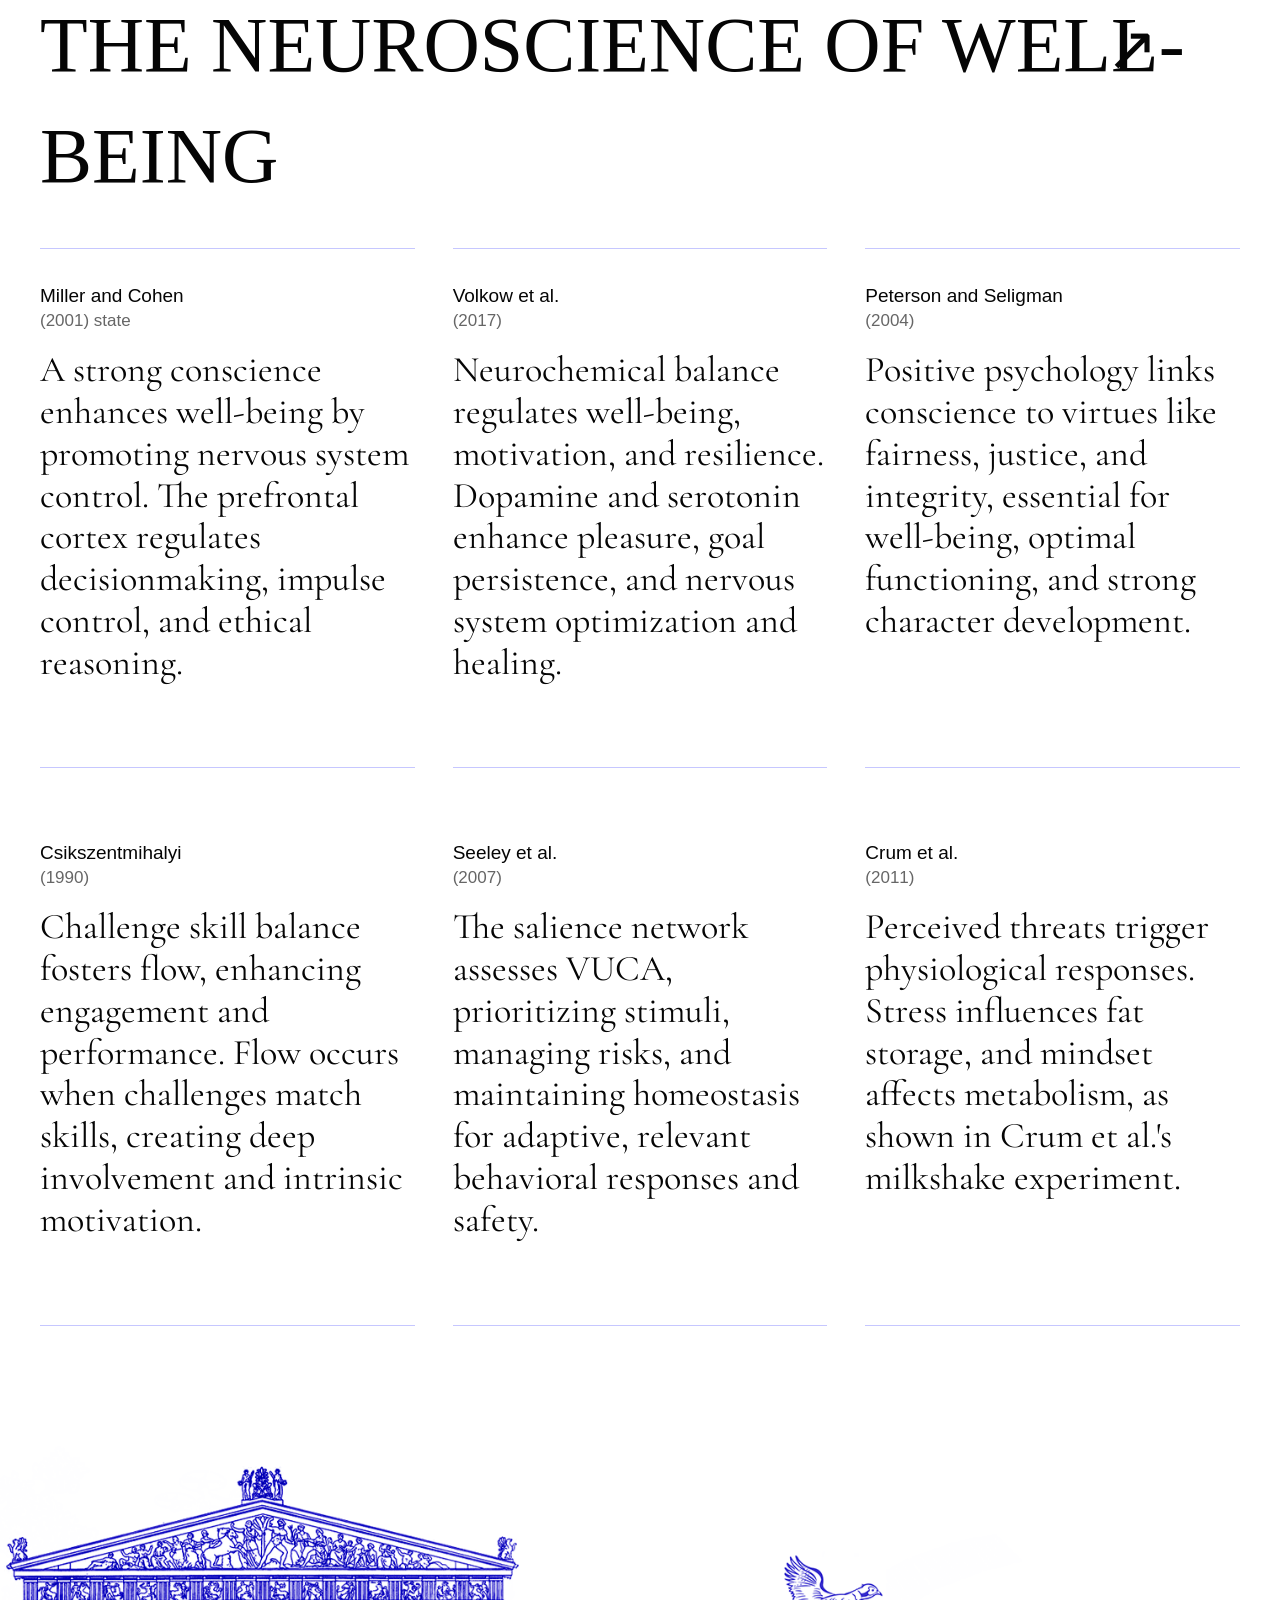
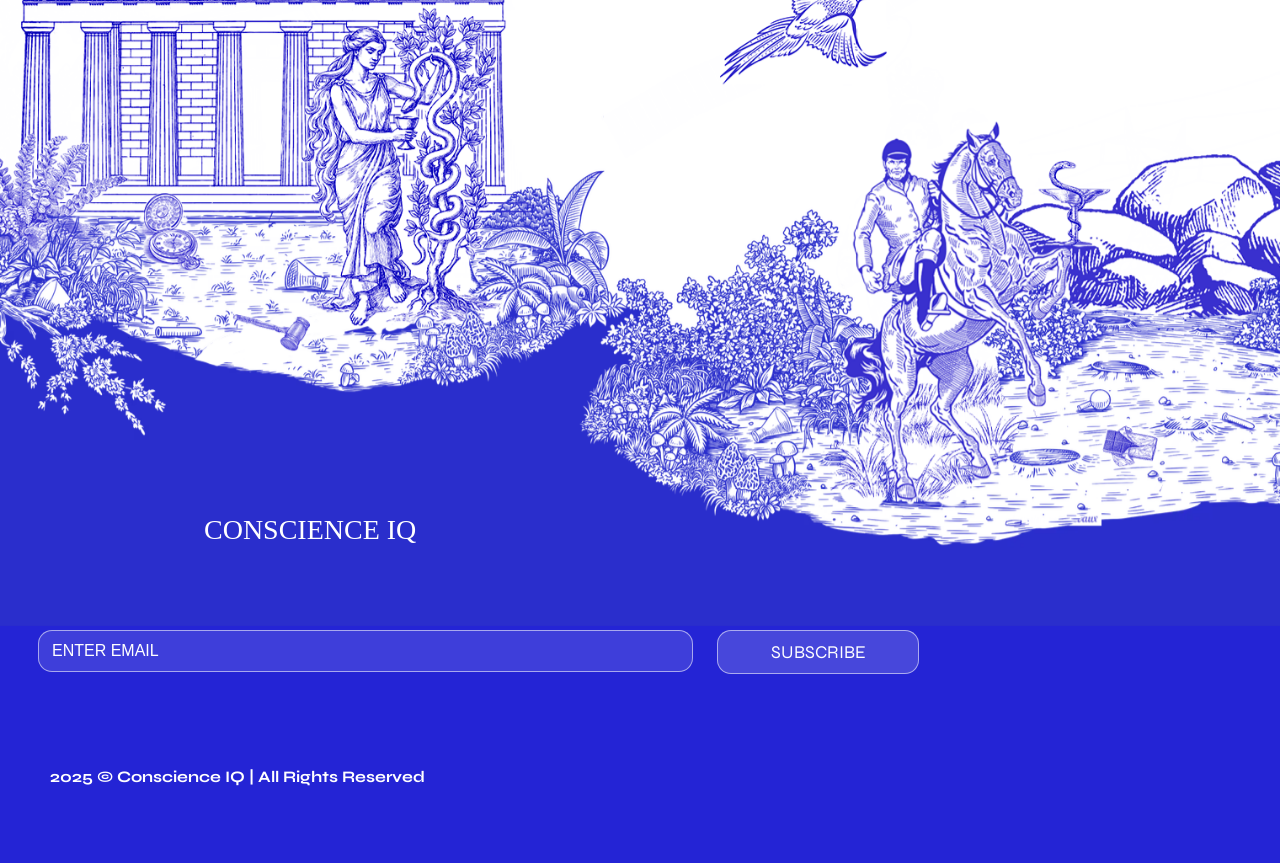
==== commit 631595d3: "Remove plane from home screen" ====
--- a/index.html
+++ b/index.html
@@ -57,7 +57,6 @@
 
       <section class="statement">
         <p>CIT introduces a scalable model for evaluating the ethical awareness and responsibility within any system be it individual, institutional, or algorithmic. It offers structured methods to assess fairness sensitivity, ethical reasoning, and alignment with human dignity and collective good. These tools are already being used to improve leadership culture, civic policy, and ethical governance and now hold increasing relevance in the age of artificial intelligence ethics.</p>
-        <img class="plane" src="Images/214303b180e9acf7f811251fec10bd12.png" alt="" />
       </section>
 
       <section class="roots-art">
--- a/styles.css
+++ b/styles.css
@@ -243,7 +243,6 @@
 }
 
 .scale,
-.statement img,
 .roots-art img,
 .simple-page .plane {
   mix-blend-mode: multiply;
@@ -390,14 +389,6 @@
   font-size: 40px !important;
   font-weight: 400 !important;
   line-height: 1.16;
-}
-
-.statement img {
-  display: block;
-  width: 760px;
-  max-width: 62vw;
-  margin: 118px 0 0 -24px;
-  transform-origin: 55% 50%;
 }
 
 .roots-art {
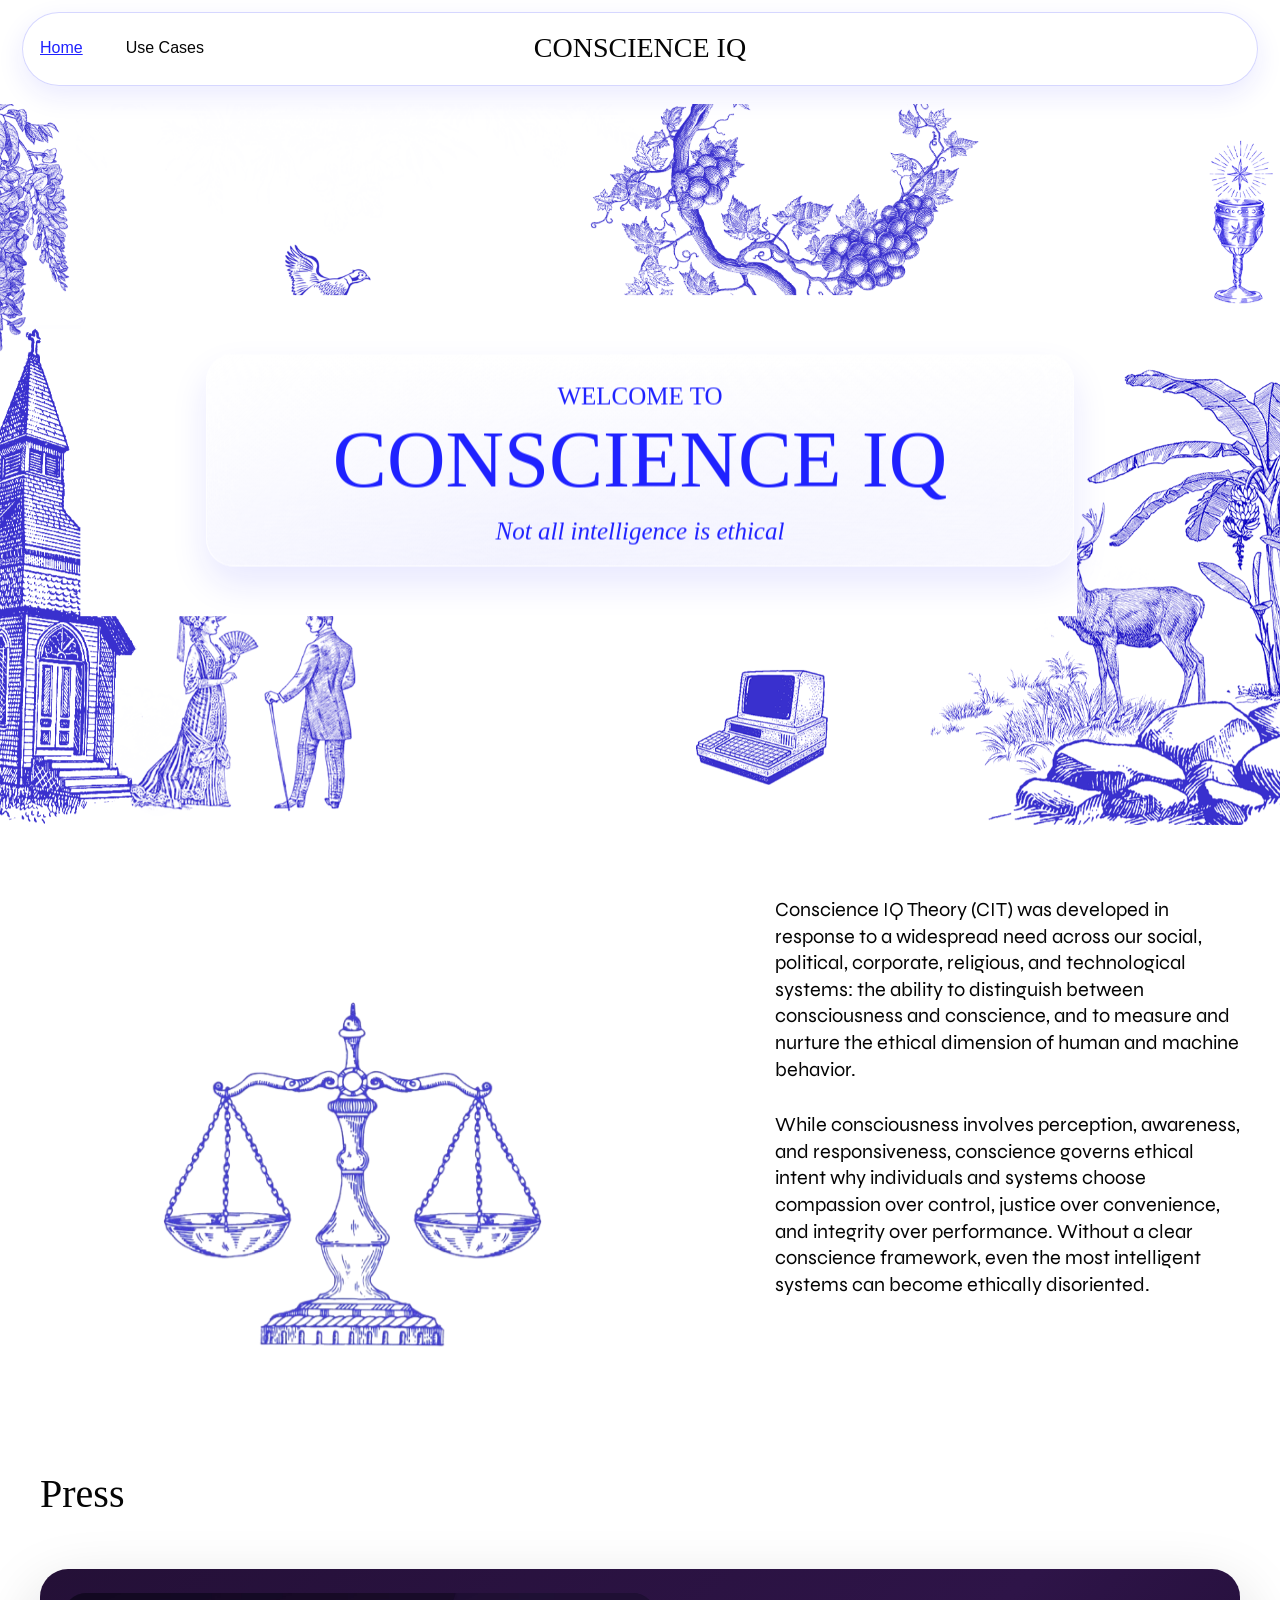
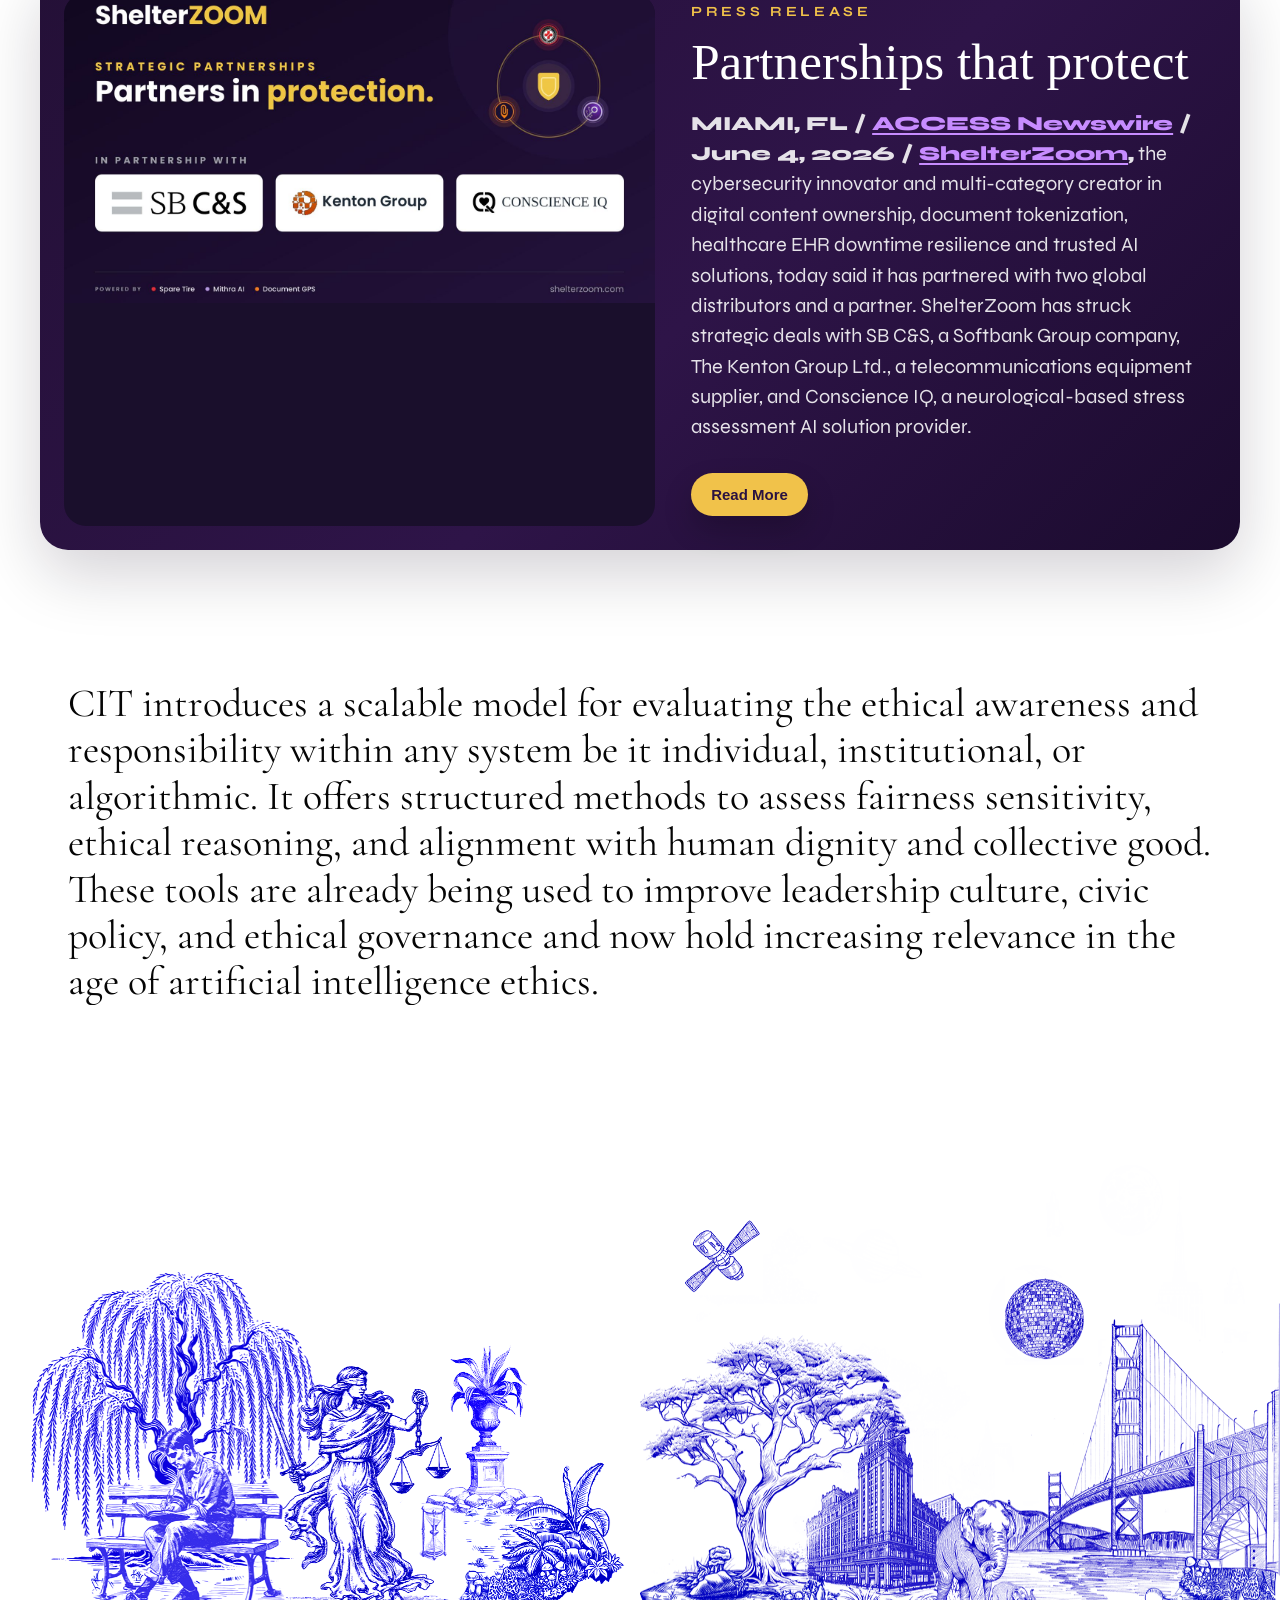
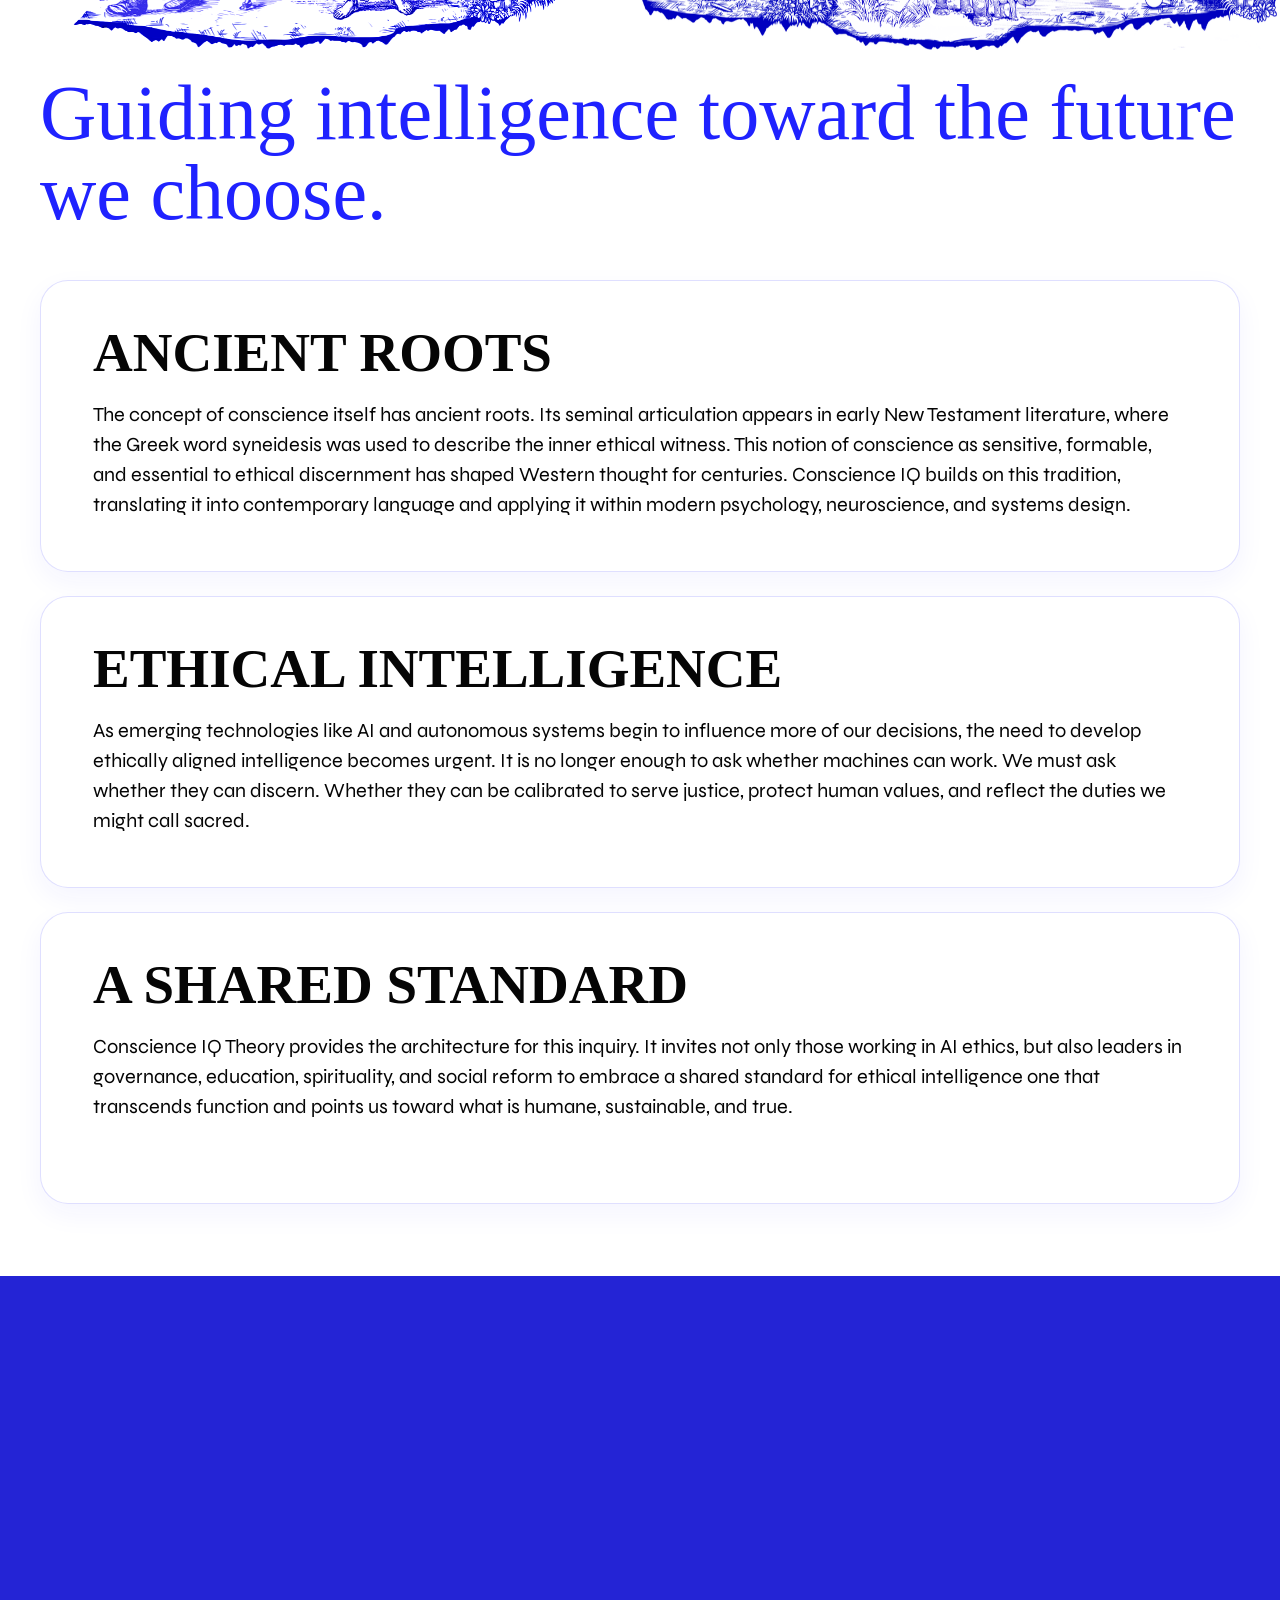
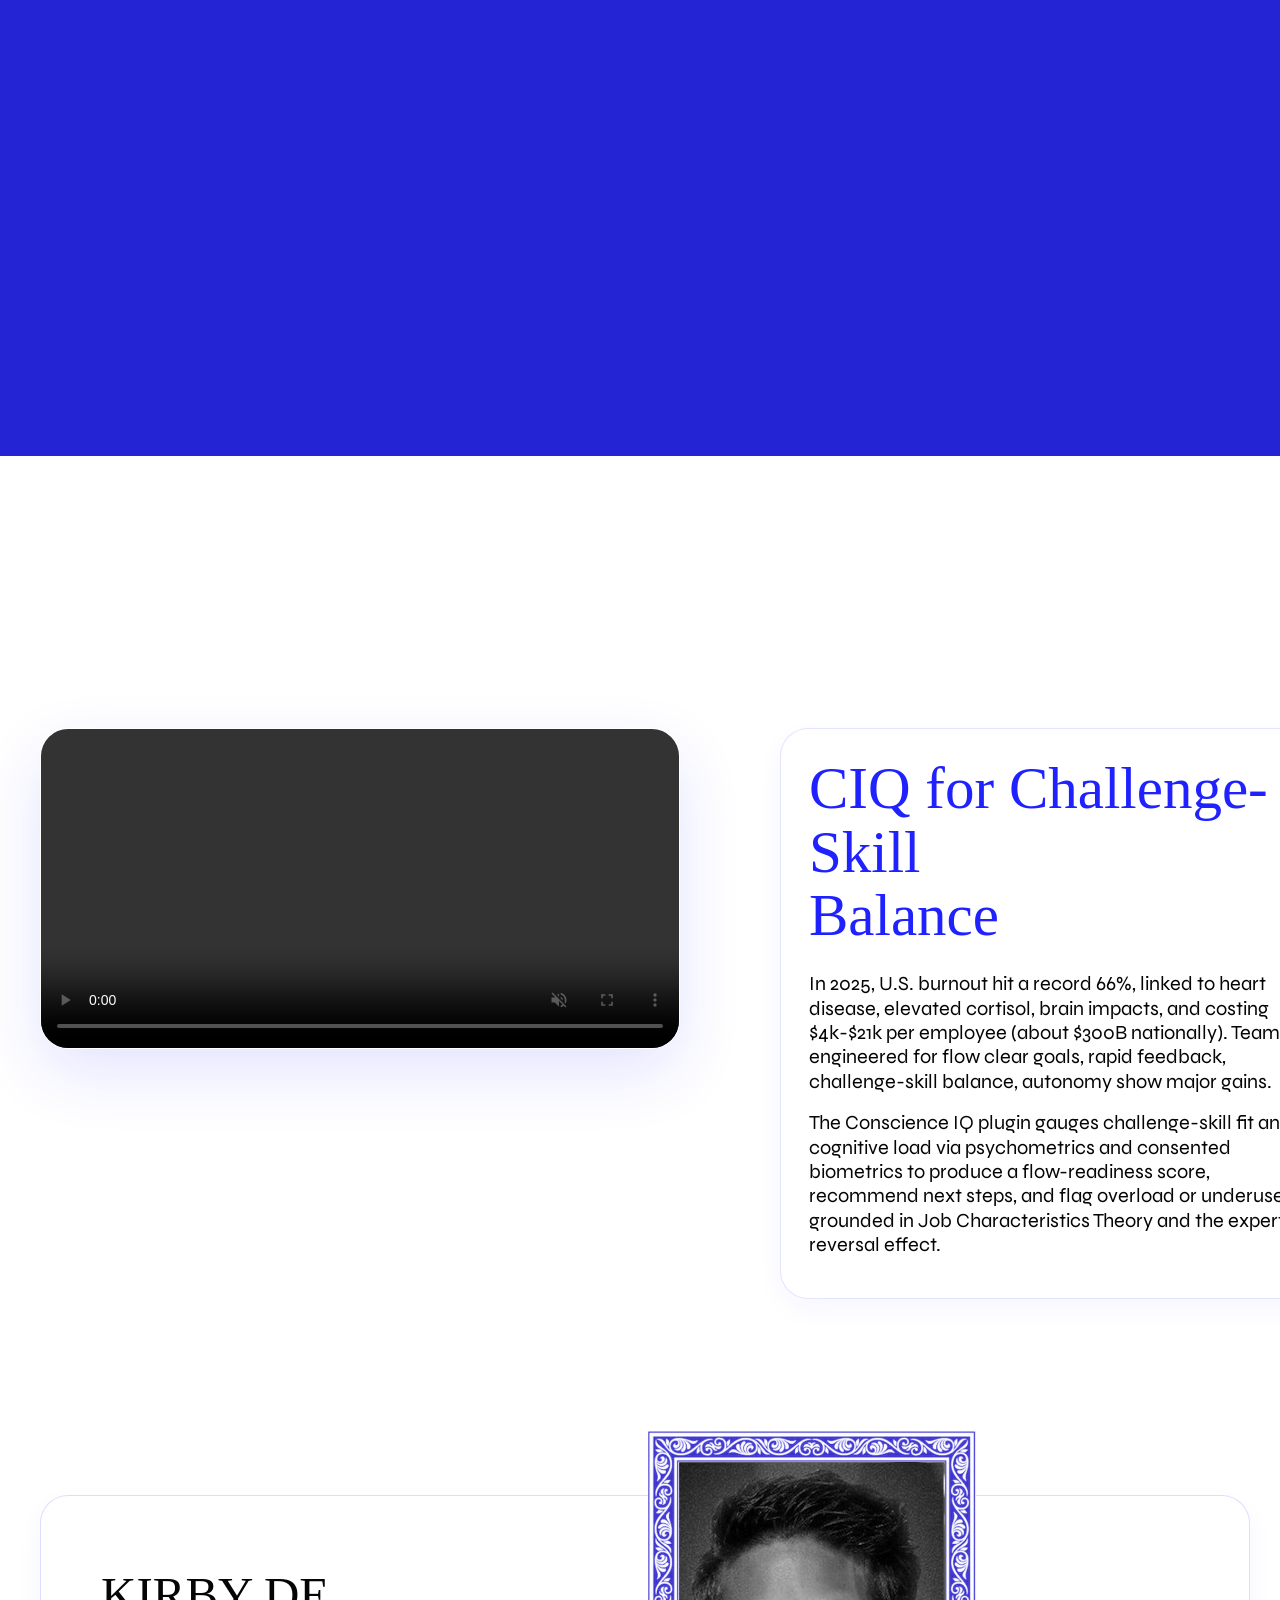
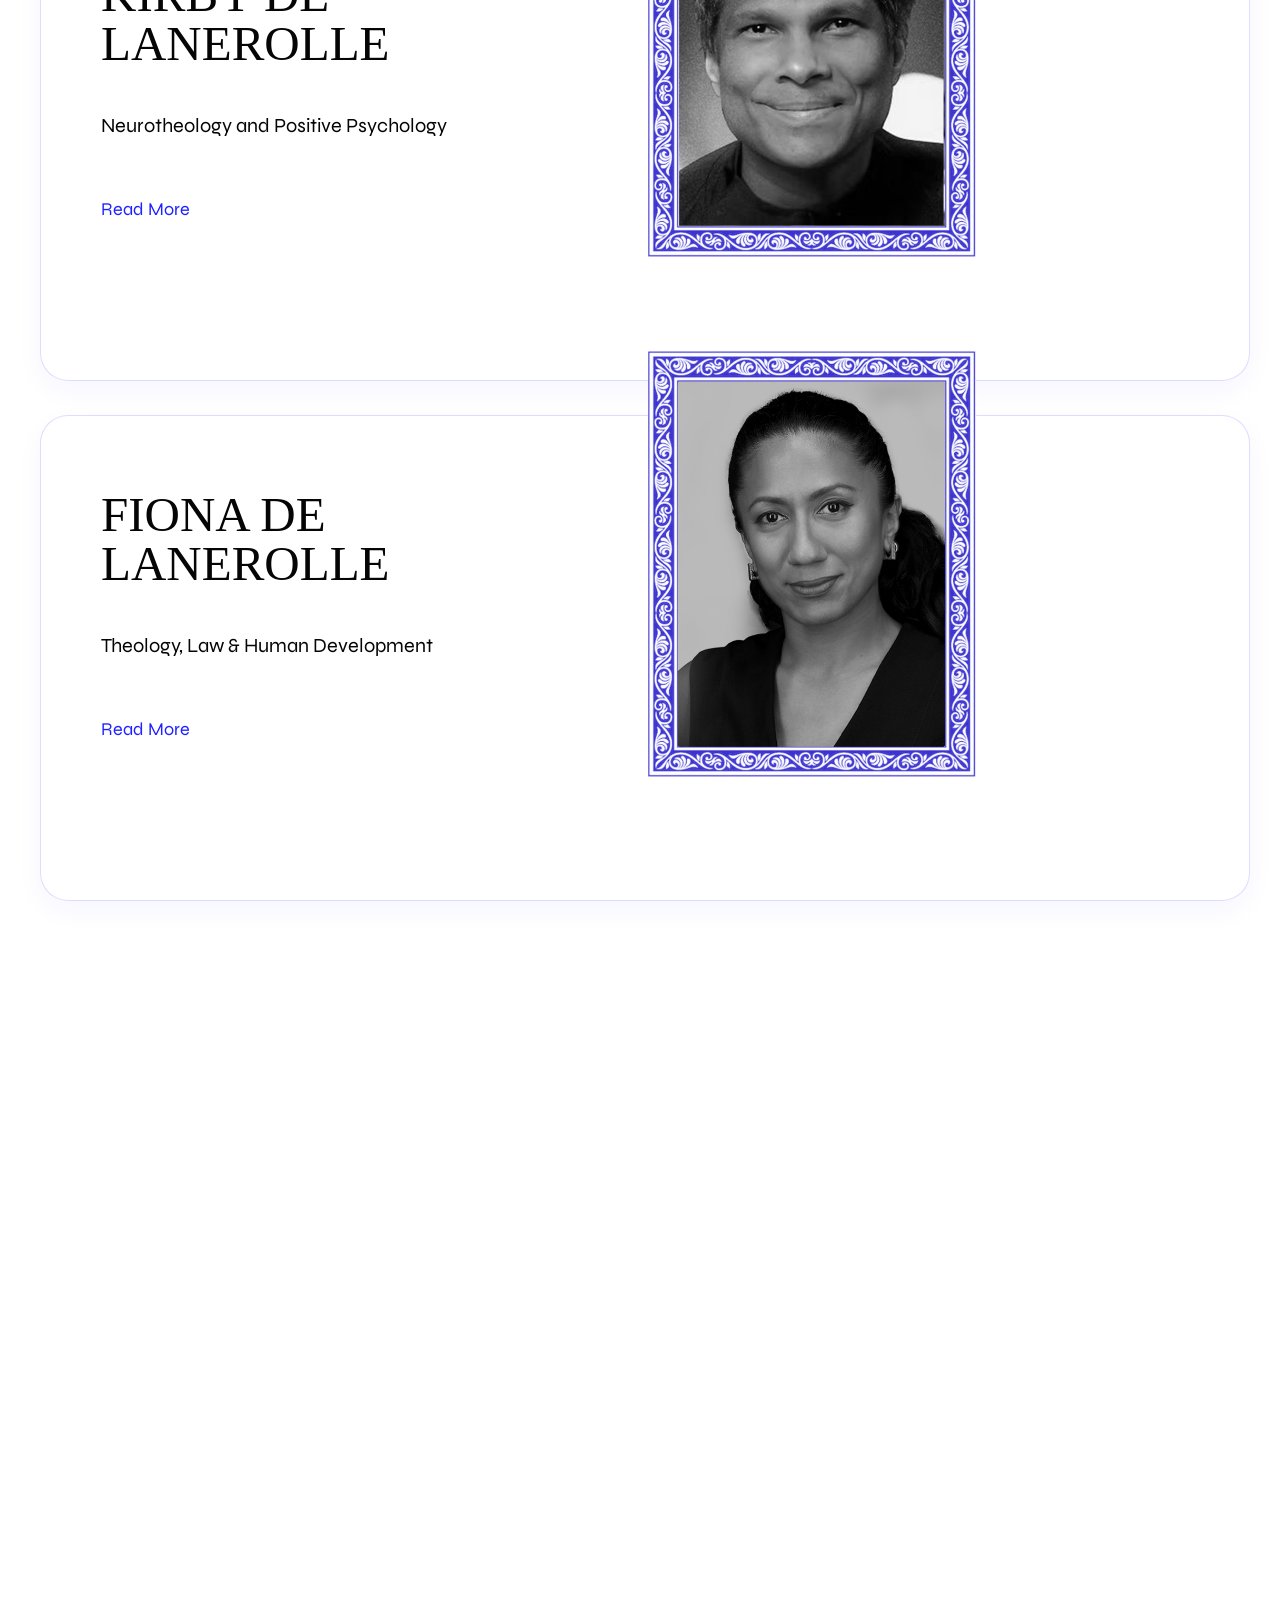
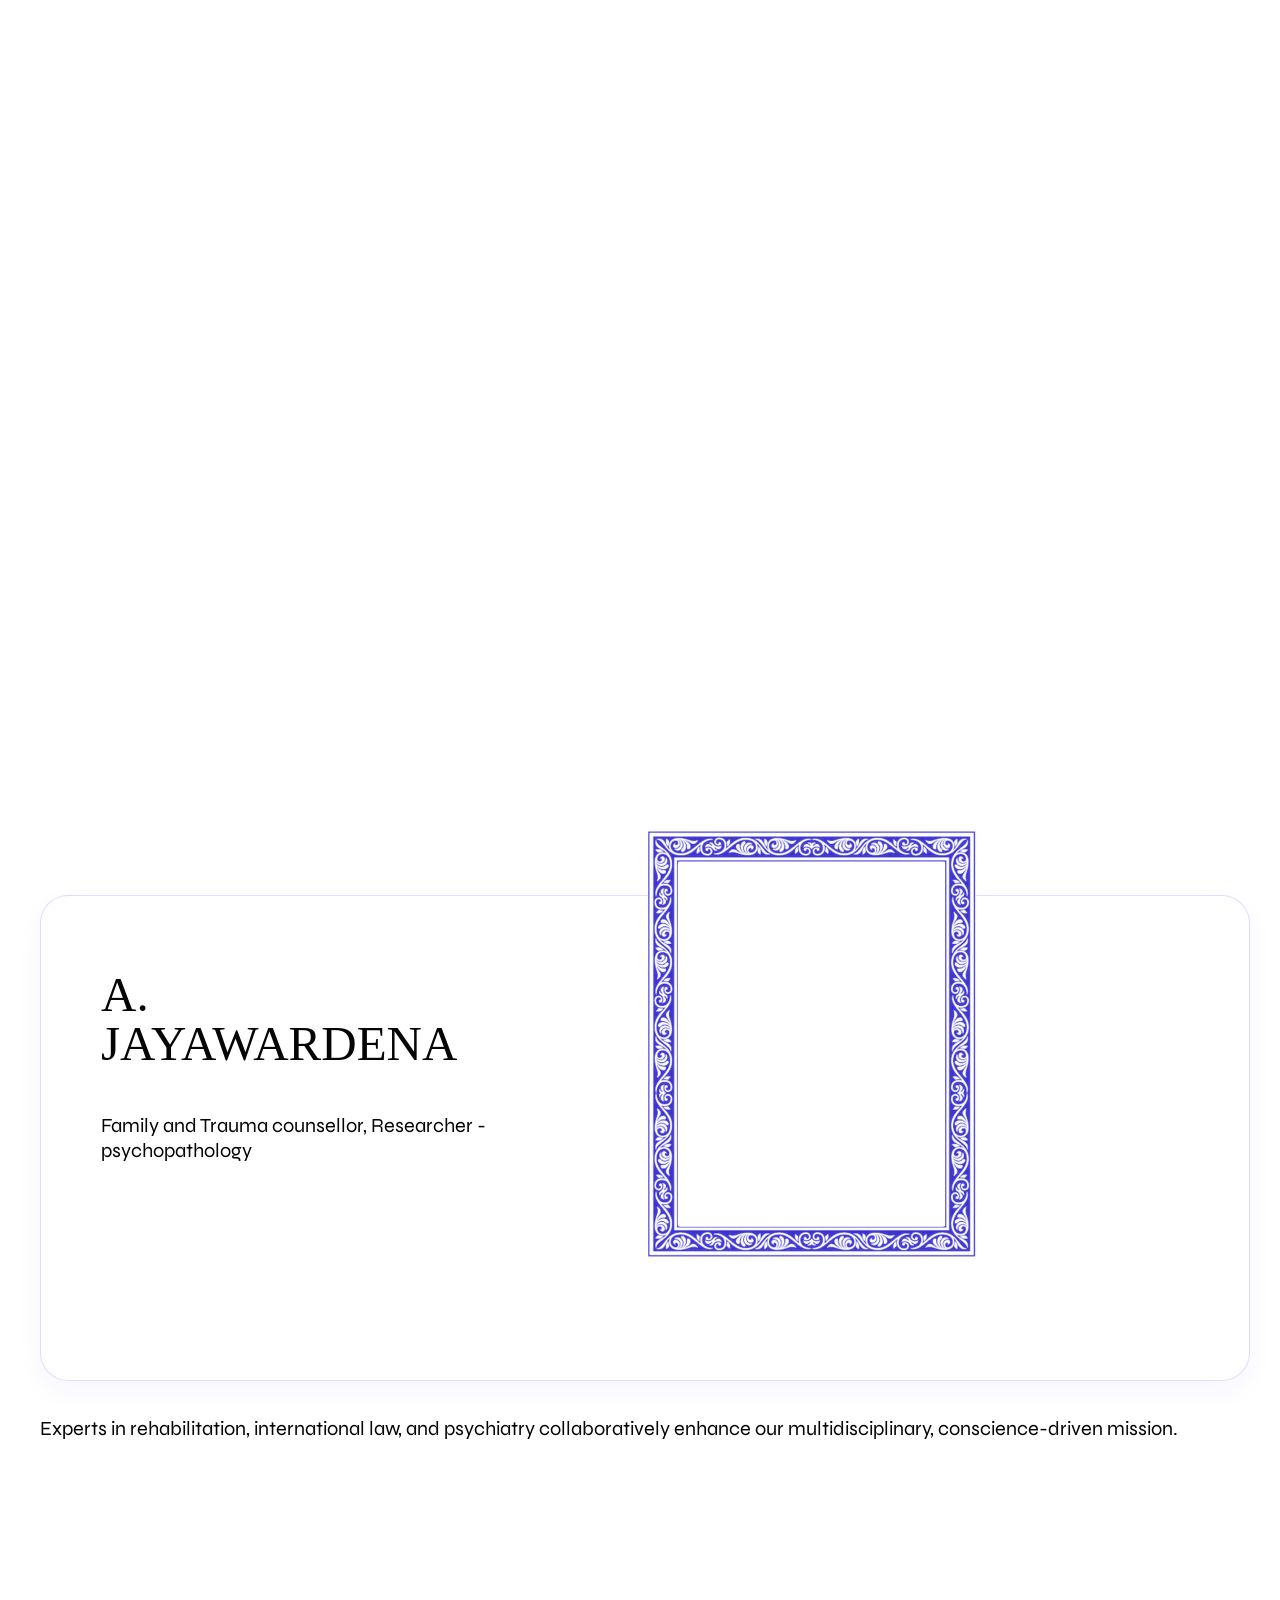
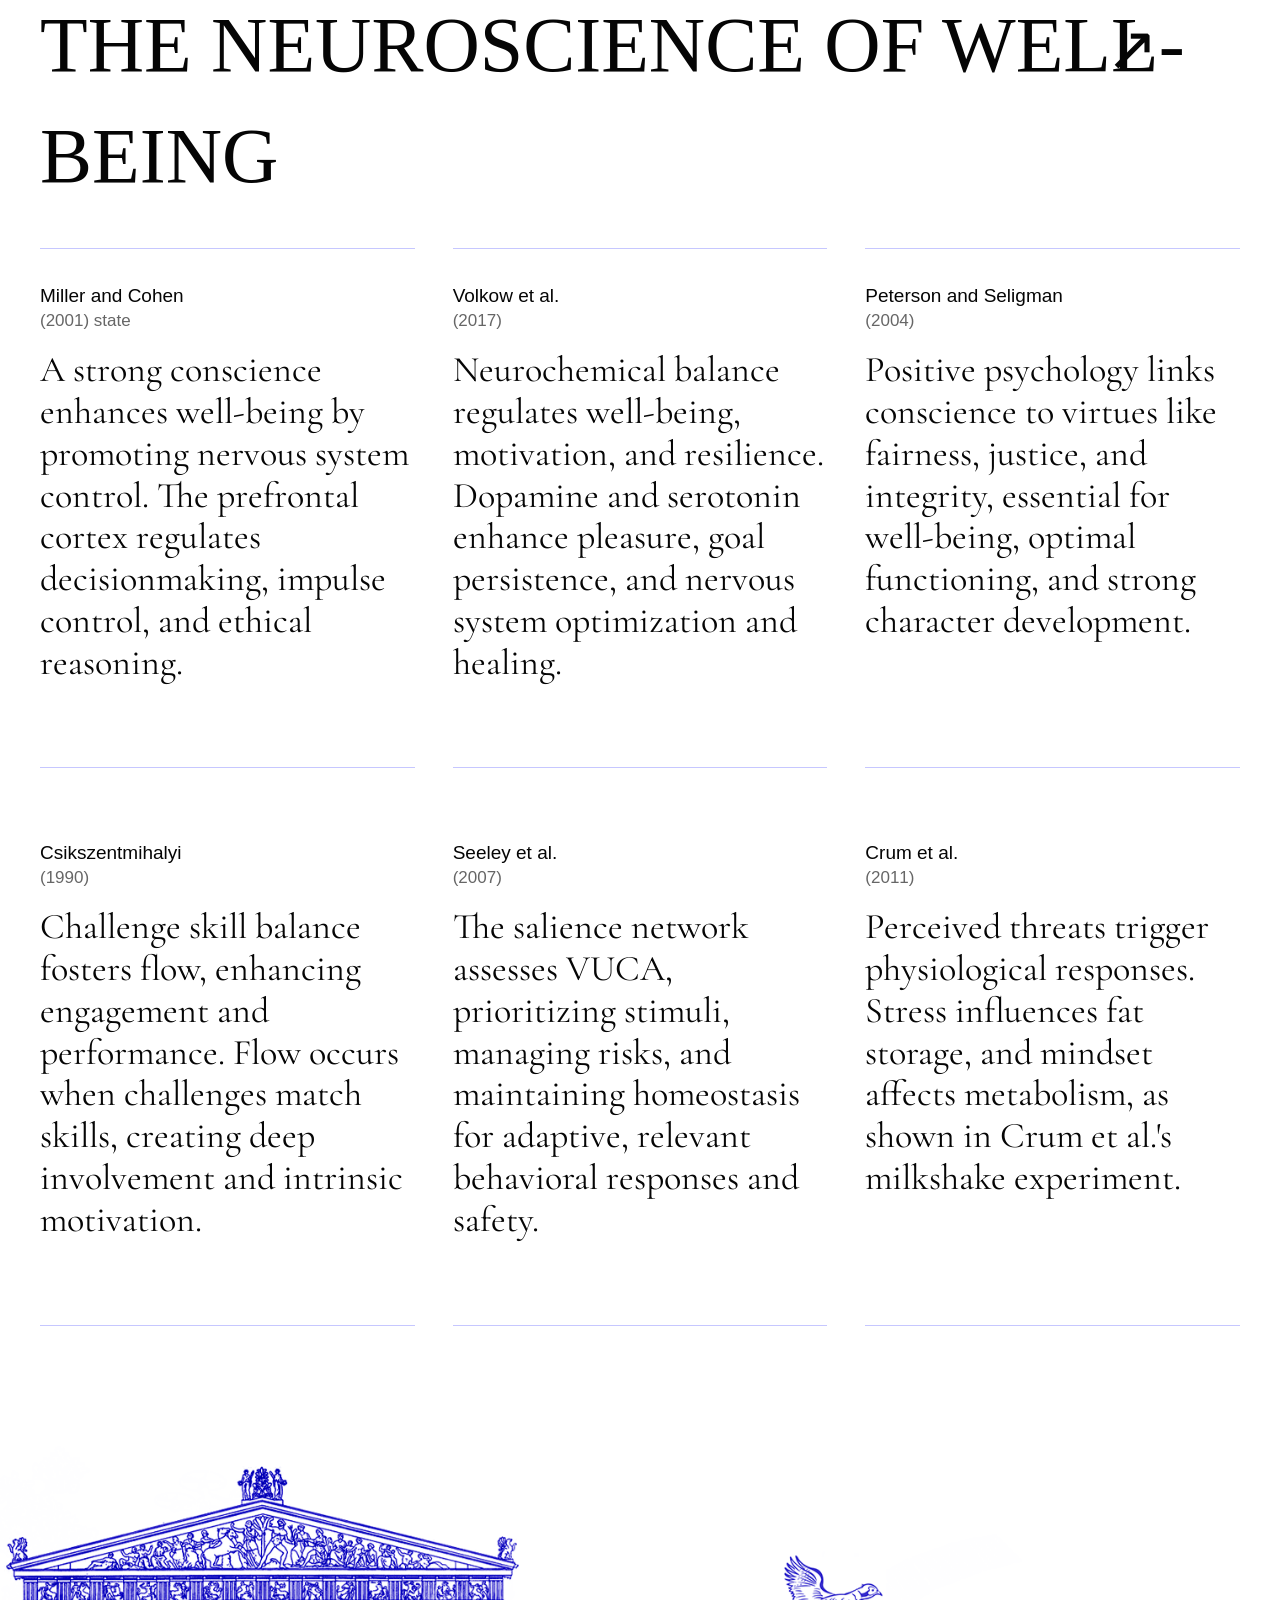
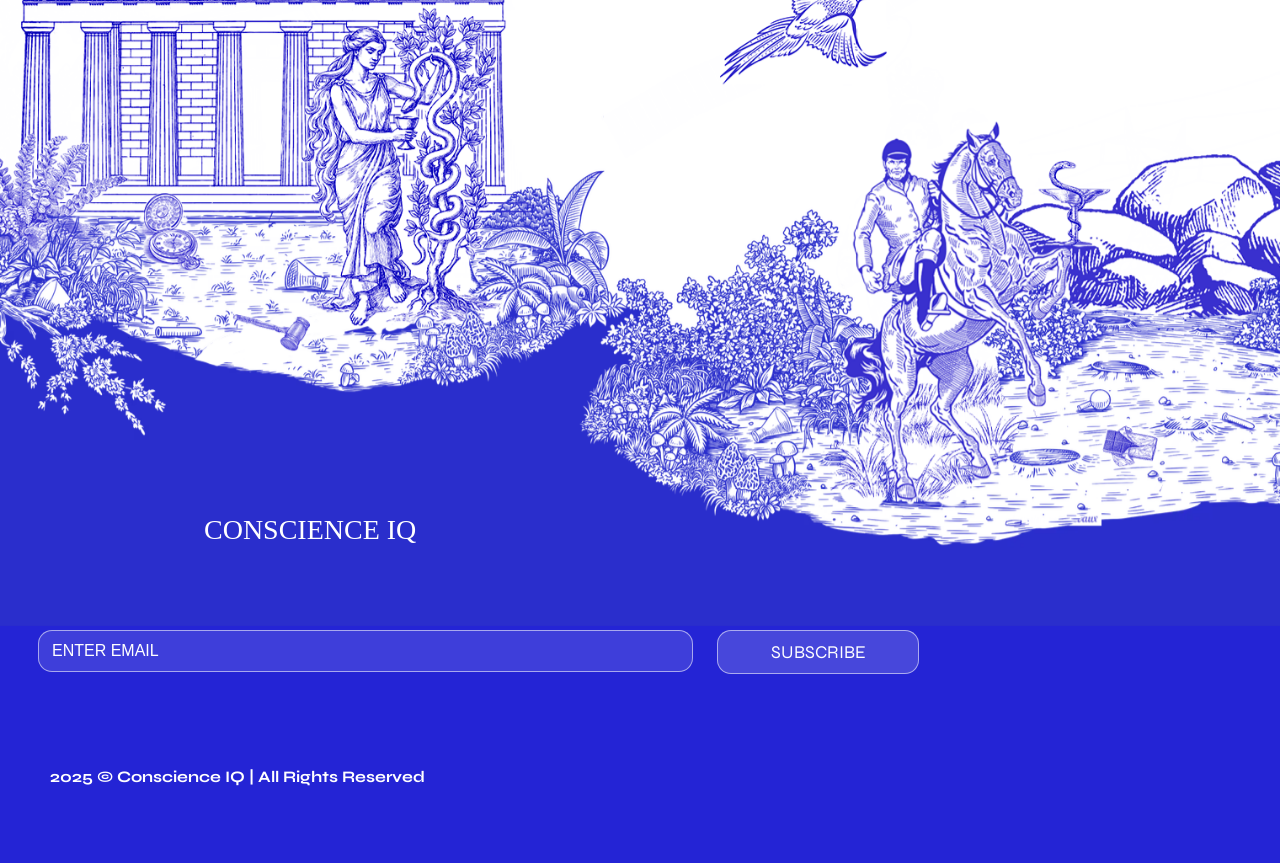
==== commit ffaee1e9: "Remove plane from hero artwork" ====
--- a/index.html
+++ b/index.html
@@ -18,13 +18,12 @@
 
     <main>
       <section class="hero" aria-label="Welcome">
-        <img src="Images/Front Page (4) (1).png" alt="" />
+        <img src="Images/Front Page no plane.png" alt="" />
         <div class="hero-title">
           <p class="hero-kicker">WELCOME TO</p>
           <h1>CONSCIENCE IQ</h1>
           <p class="hero-tagline">Not all intelligence is ethical</p>
         </div>
-        <img class="hero-plane" src="Images/214303b180e9acf7f811251fec10bd12.png" alt="" />
       </section>
 
       <section class="intro" id="theory">
